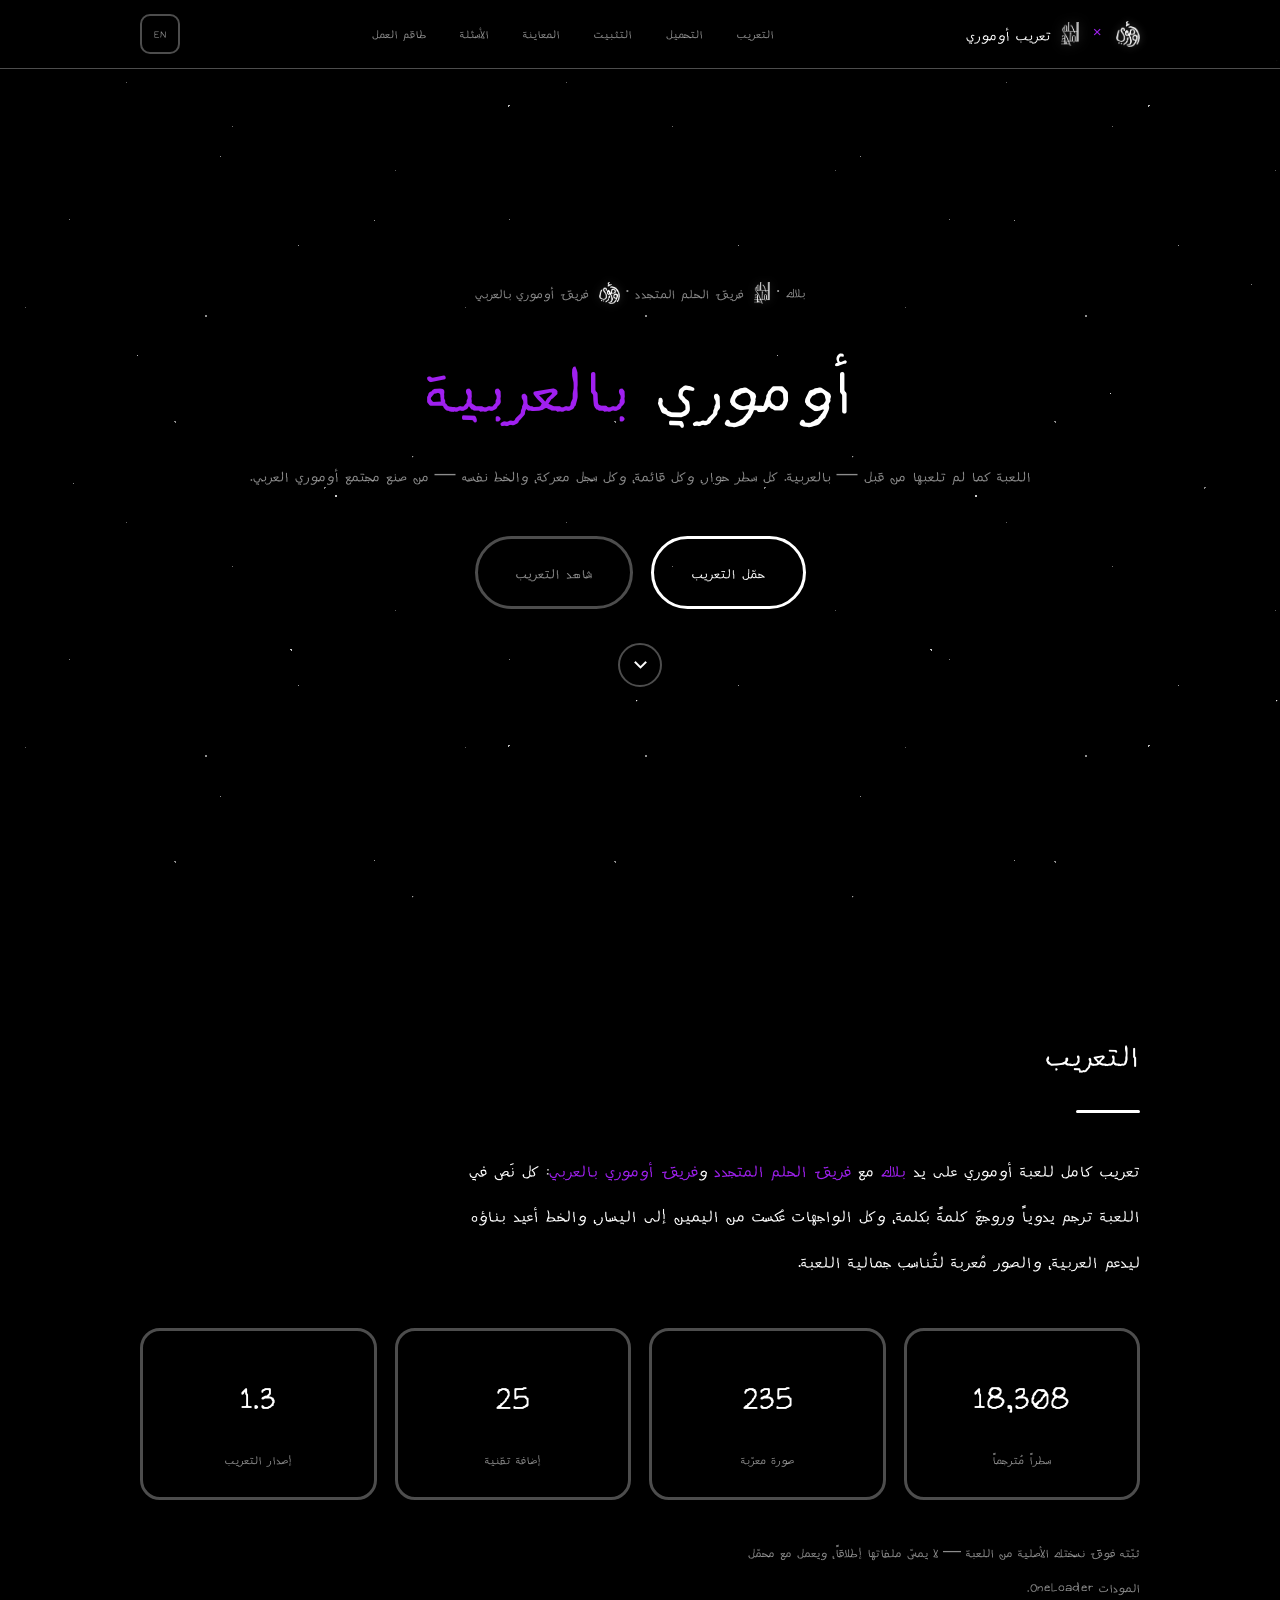
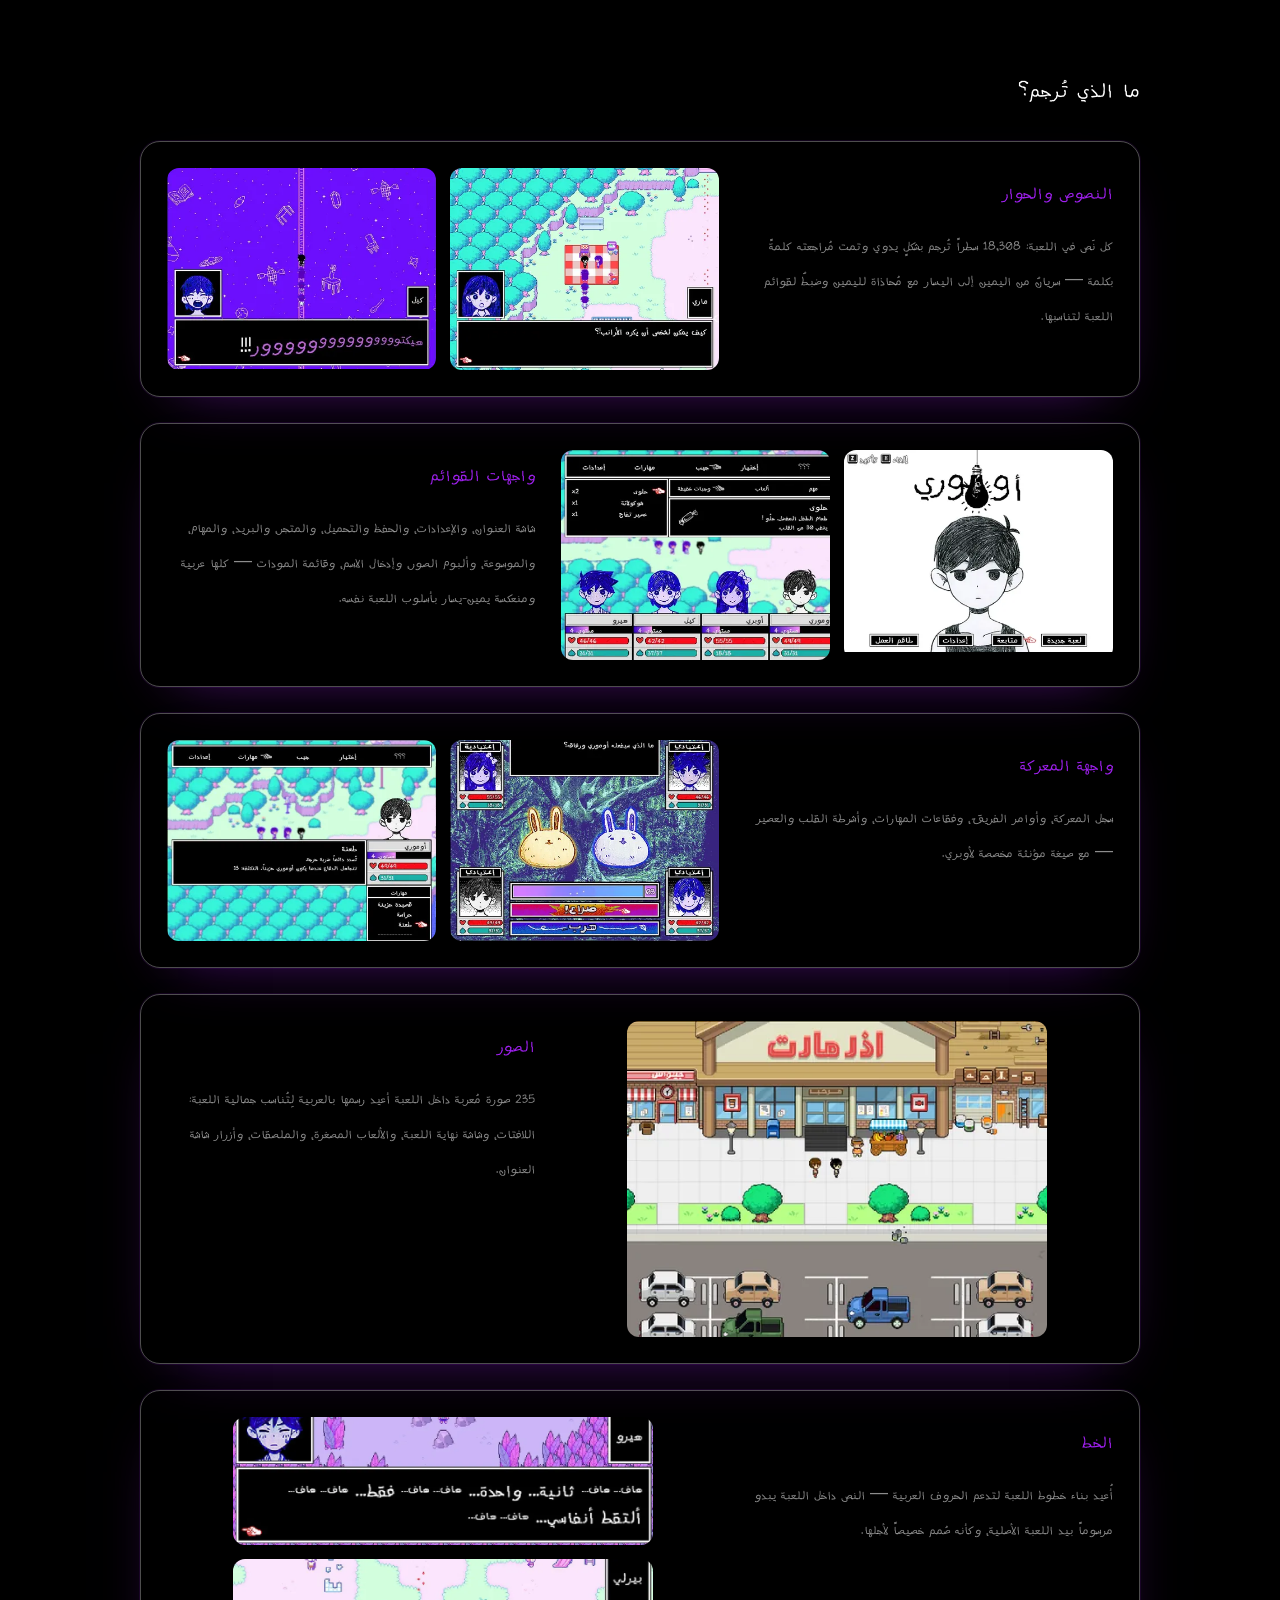
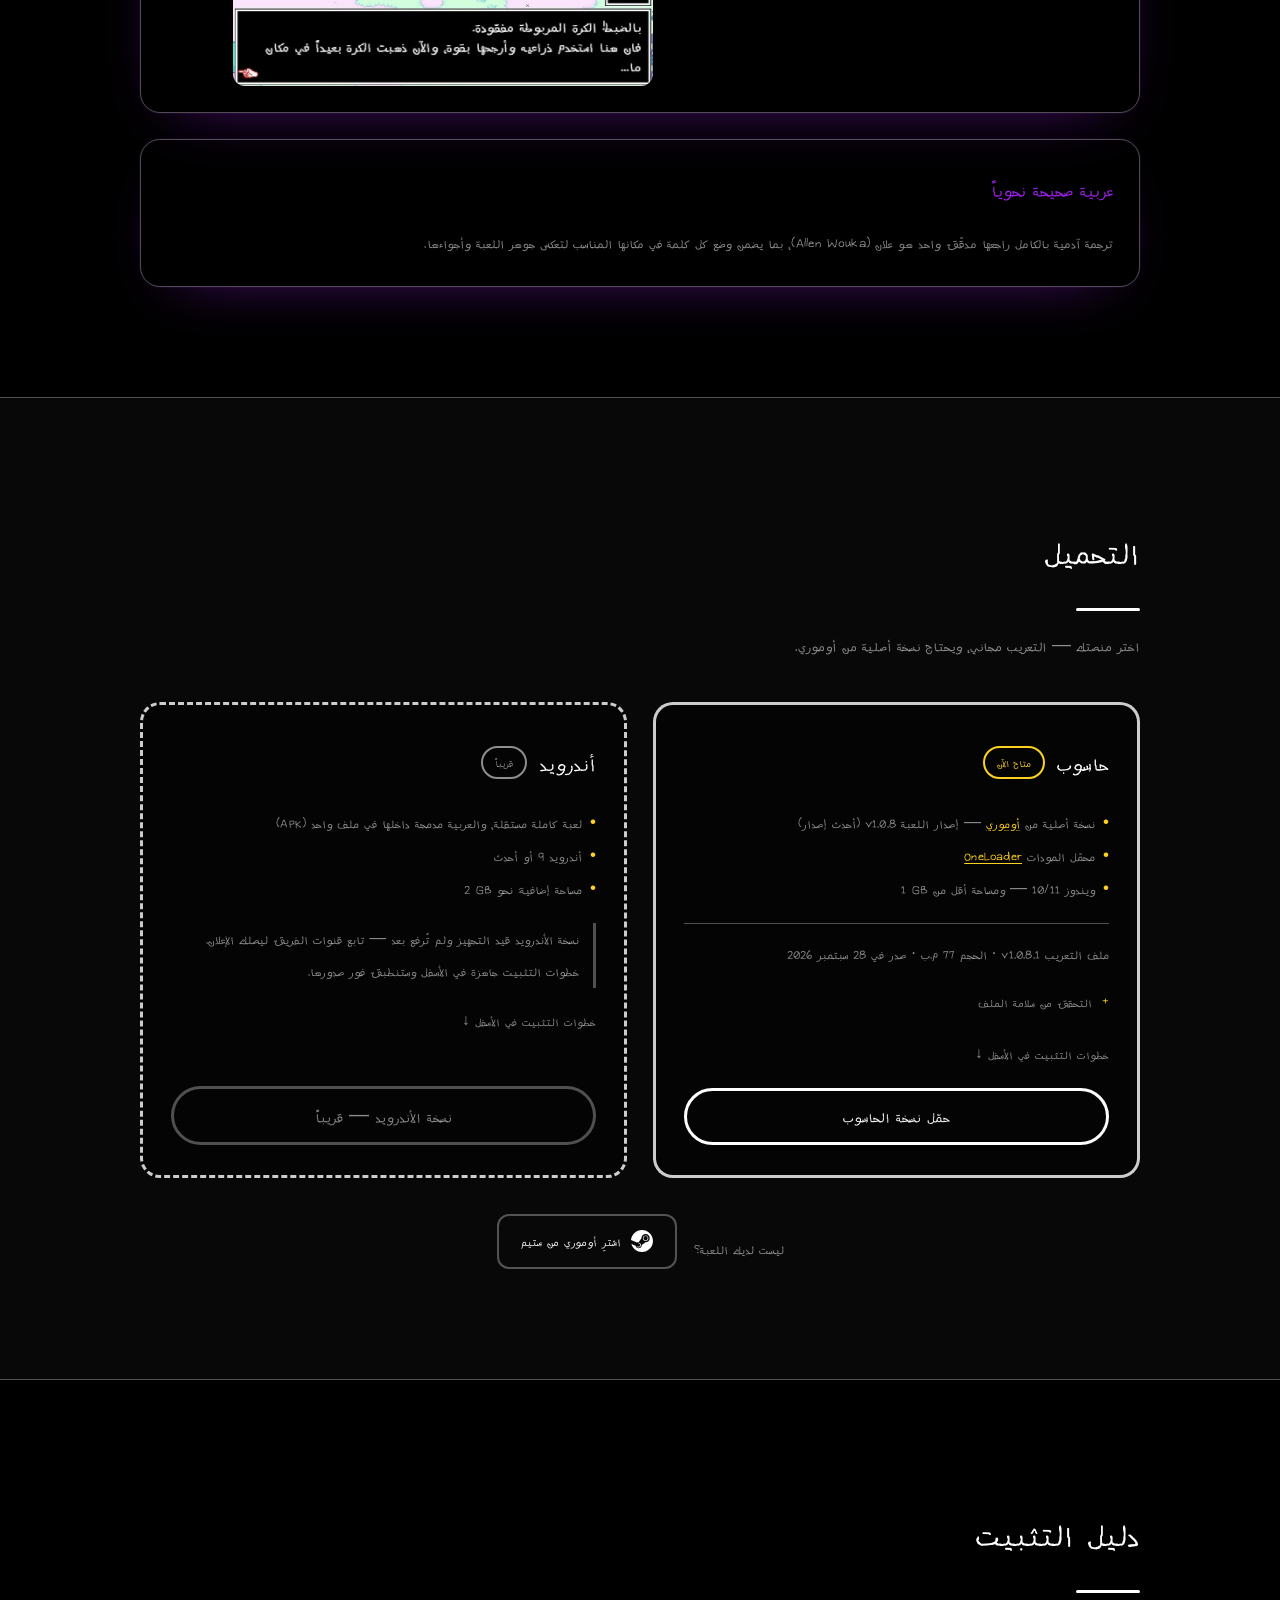
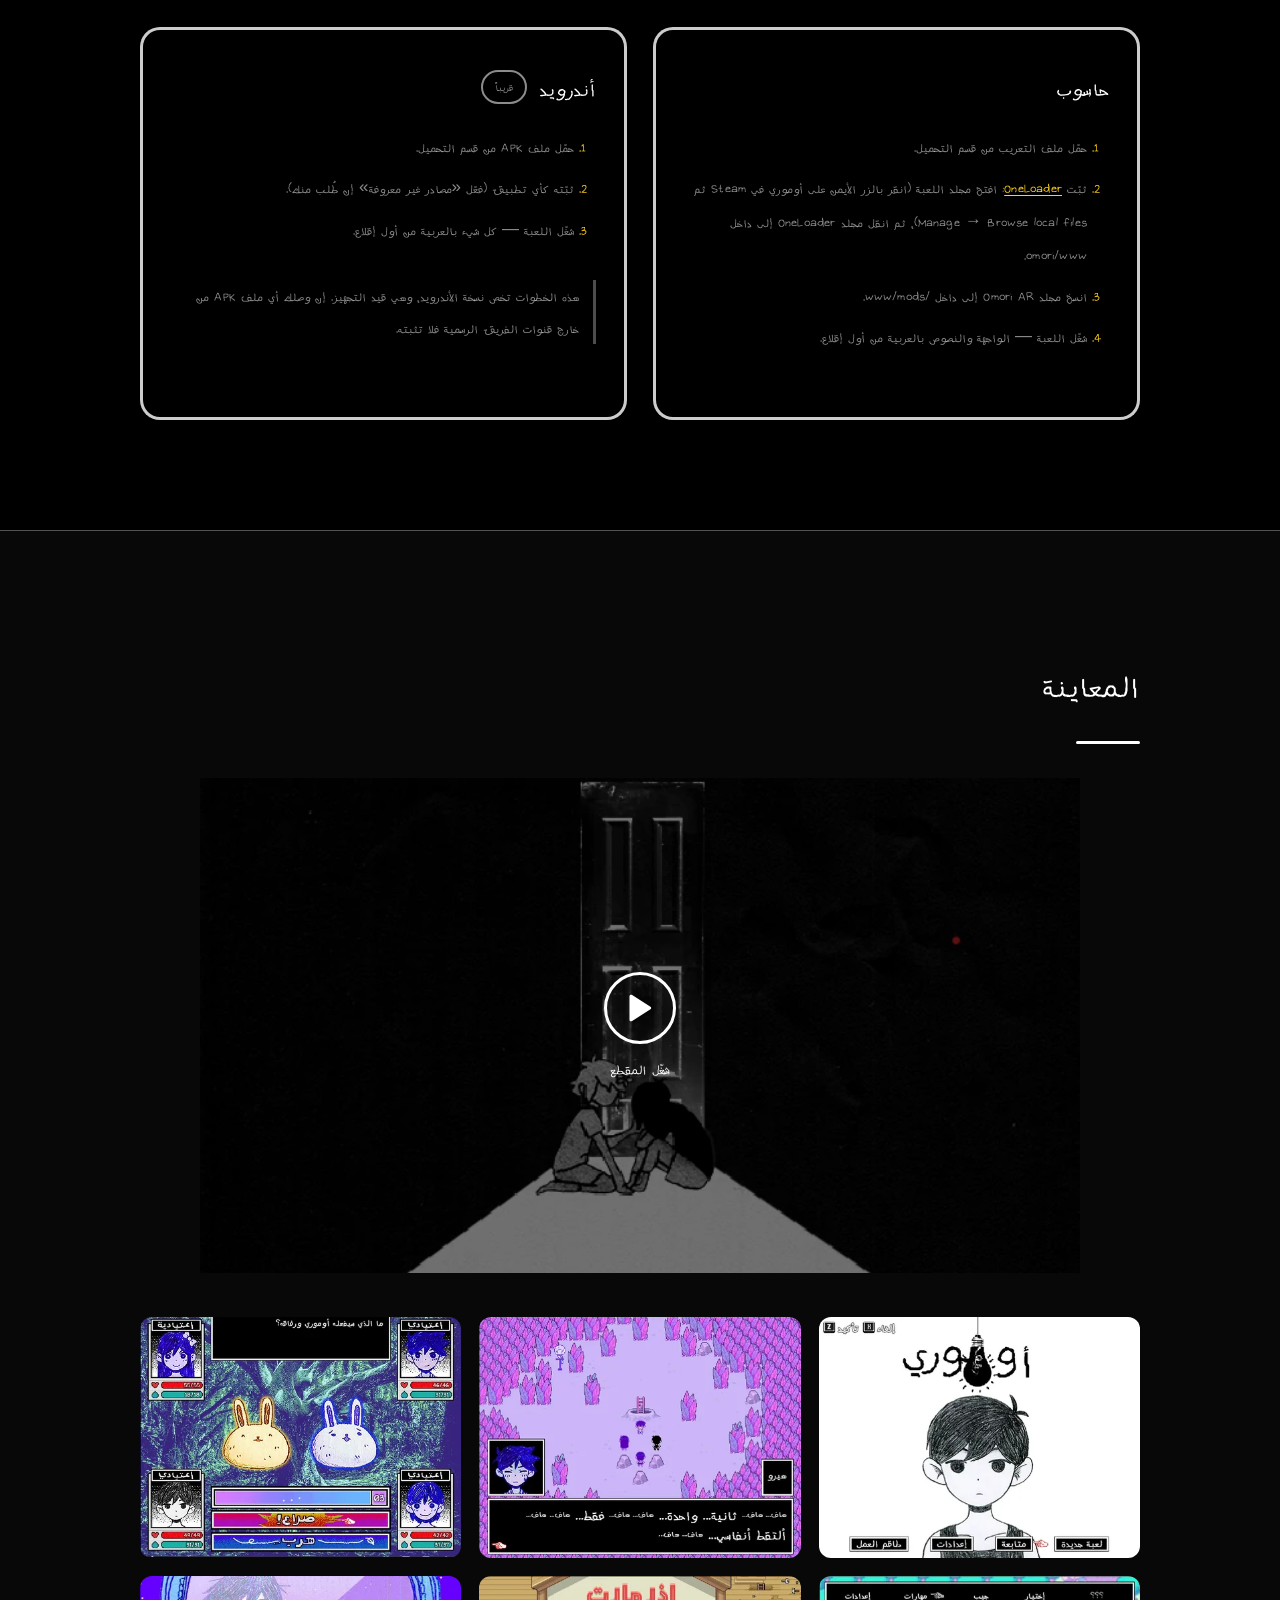
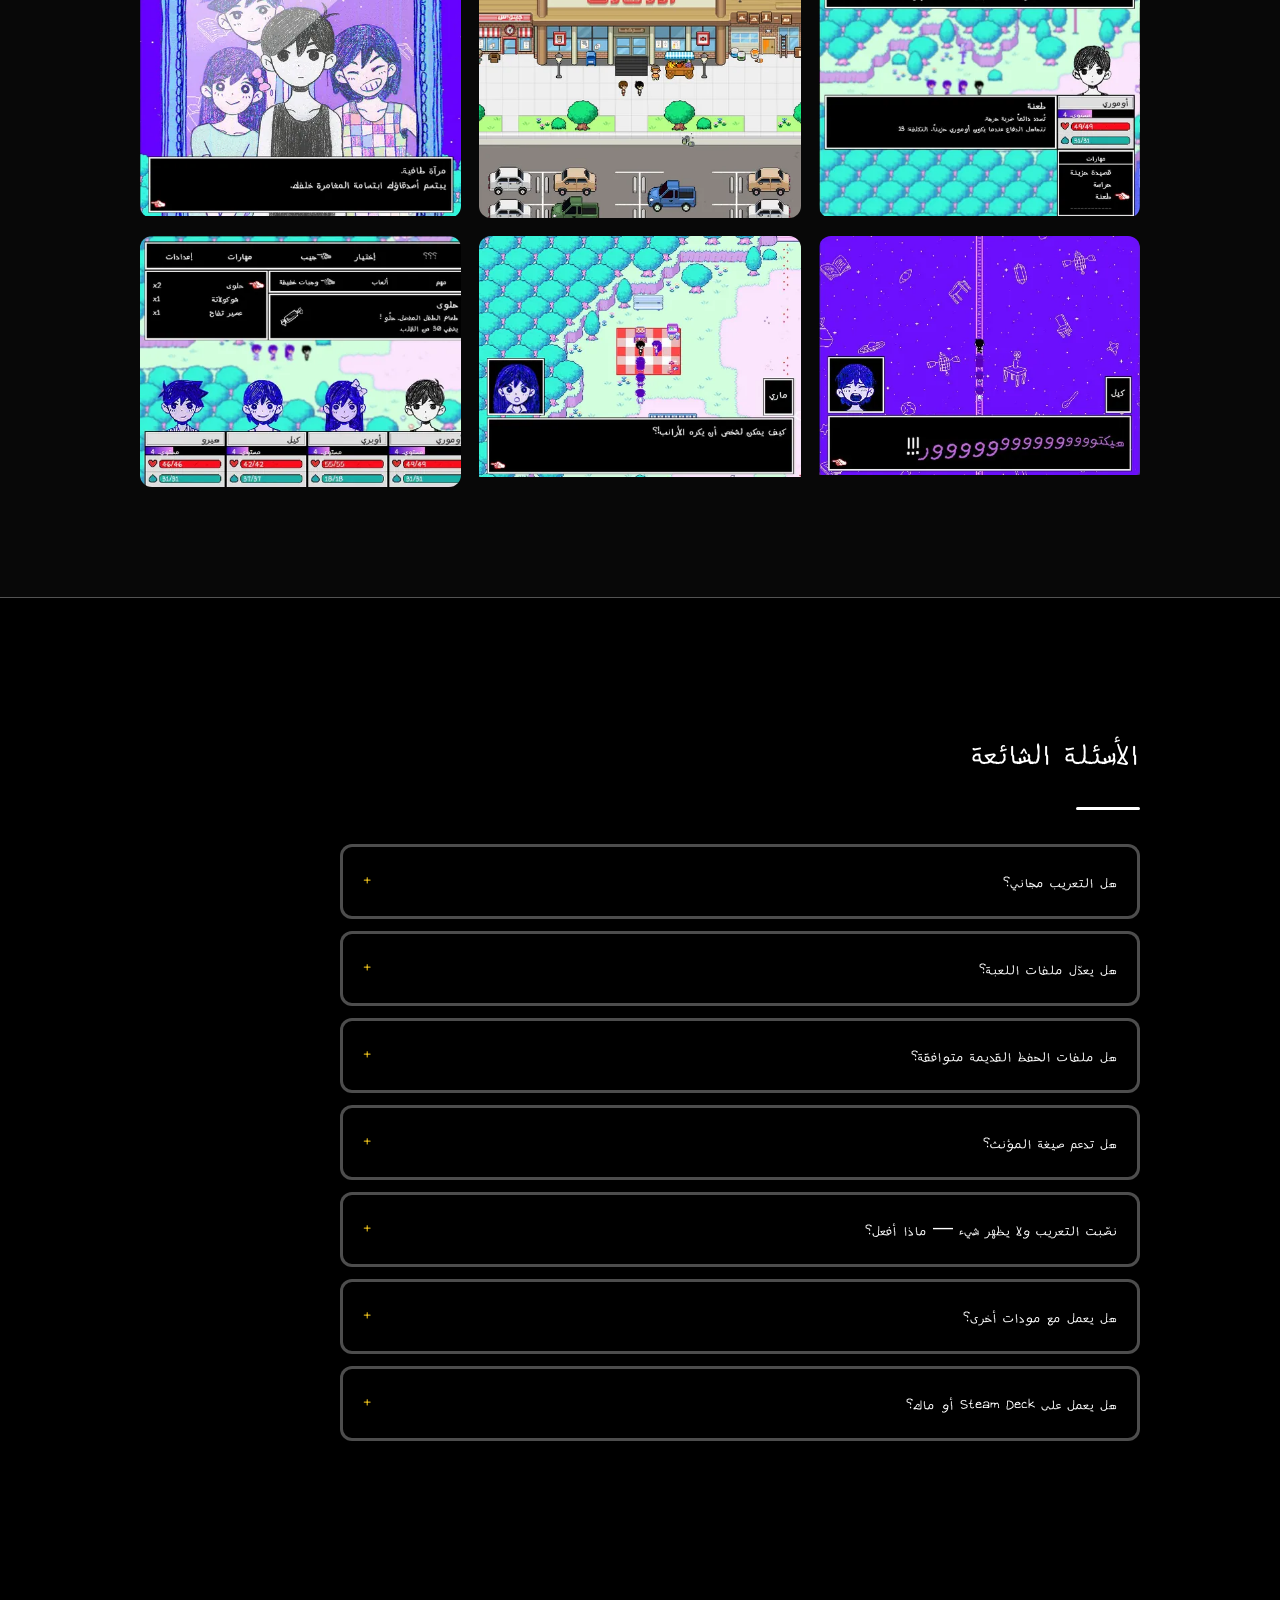
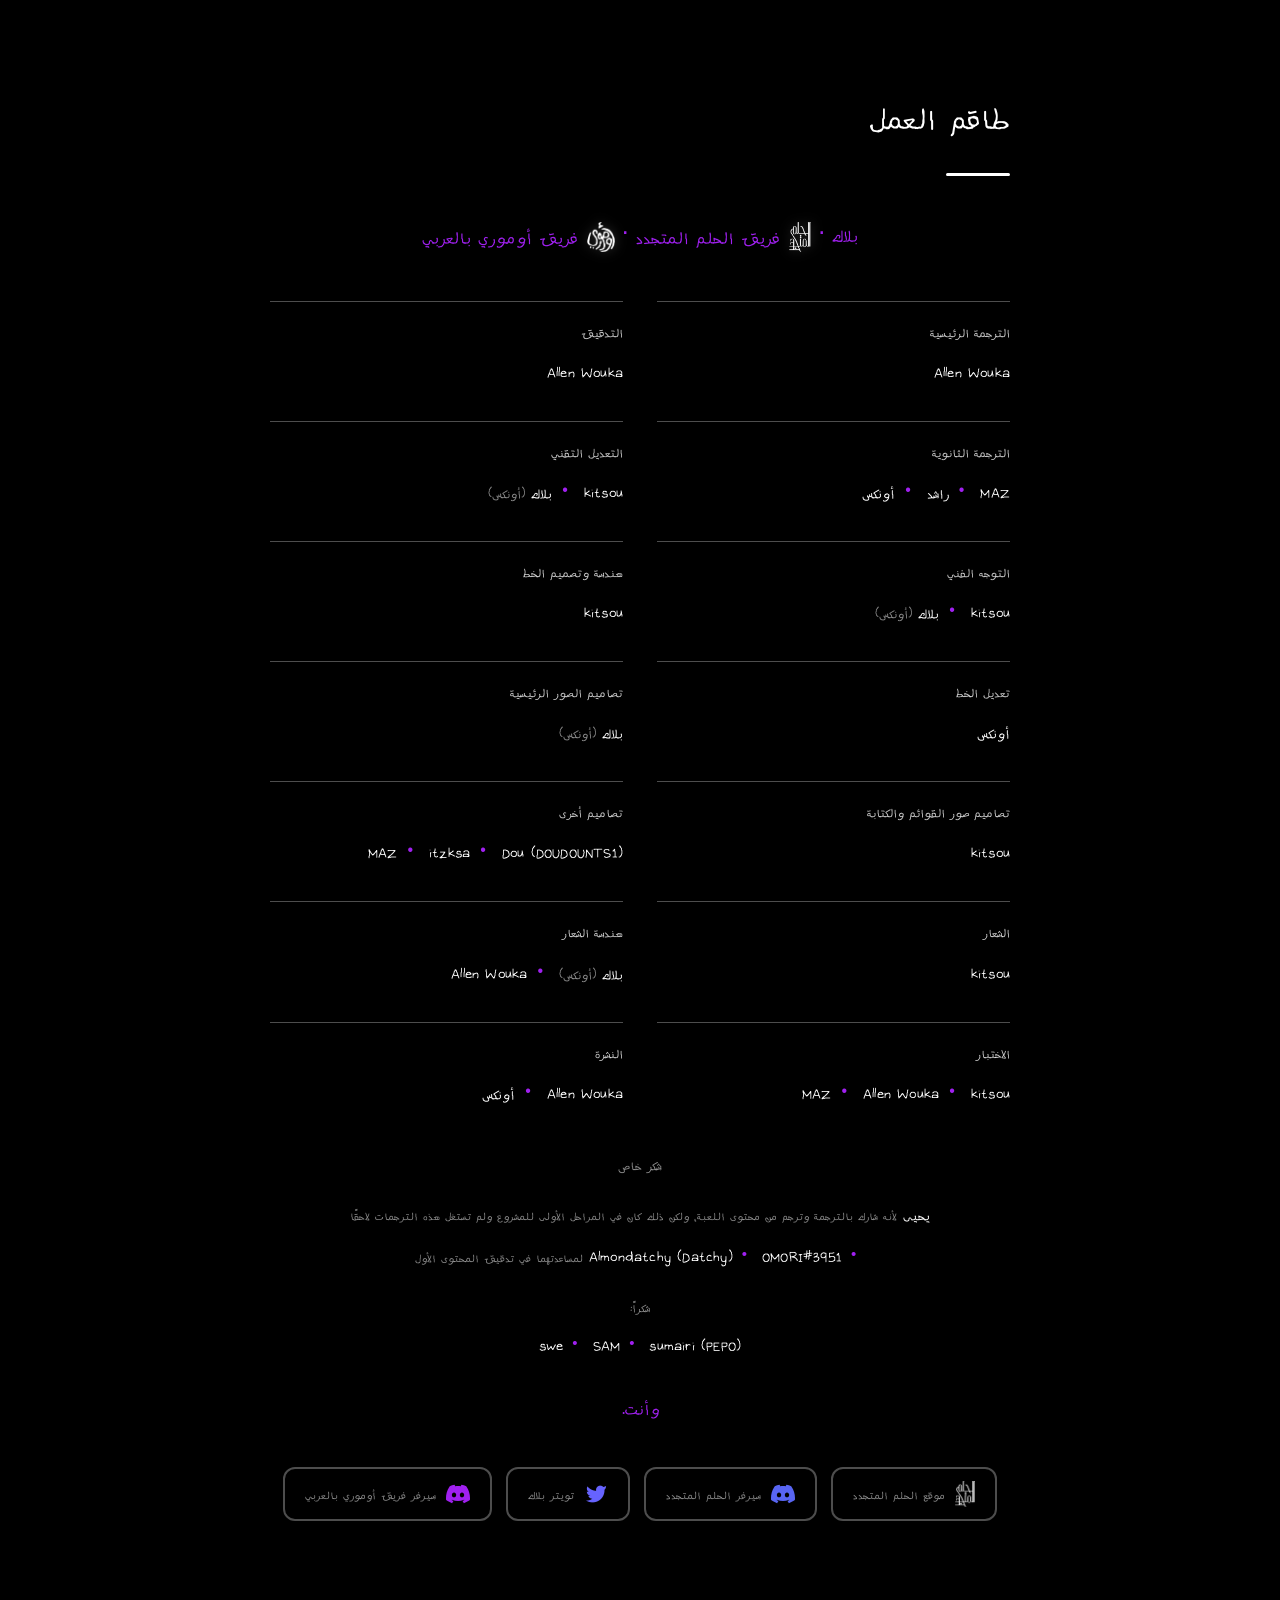
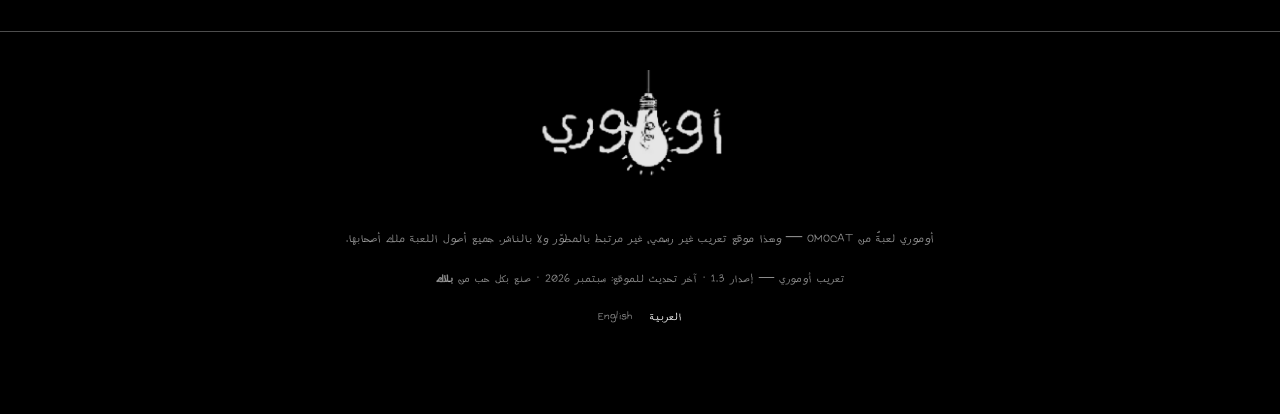
==== index.html @ e6ad6d79 "Add files via upload" ====
<!DOCTYPE html>
<html lang="ar" dir="rtl">
<head>
<meta charset="UTF-8">
<meta name="viewport" content="width=device-width, initial-scale=1">
<meta name="theme-color" content="#000000">
<title>تعريب أوموري — الترجمة العربية الكاملة</title>
<meta name="description" content="التعريب العربي الكامل للعبة أوموري — 18,308 سطر حوار، كل واجهات القوائم، و235 صورة معرّبة، بخط اللعبة نفسه. معلومات التحميل والتثبيت وطاقم العمل.">

<!-- the site is a mod: give crawlers the plain facts too -->
<script type="application/ld+json">
{
  "@context": "https://schema.org",
  "@type": "SoftwareApplication",
  "name": "تعريب أوموري",
  "alternateName": "OMORI Arabic Localization",
  "url": "https://ylblack.github.io/omoriAR-website/",
  "image": "https://ylblack.github.io/omoriAR-website/assets/img/og-image.png",
  "applicationCategory": "GameApplication",
  "operatingSystem": "Windows 10, Windows 11, Android 9+",
  "softwareVersion": "1.3",
  "inLanguage": "ar",
  "offers": { "@type": "Offer", "price": "0", "priceCurrency": "USD" },
  "author": { "@type": "Organization", "name": "فريق الحلم المتجدد" },
  "isBasedOn": {
    "@type": "VideoGame",
    "name": "OMORI",
    "author": { "@type": "Organization", "name": "OMOCAT" },
    "sameAs": "https://store.steampowered.com/app/1150690/OMORI/"
  }
}
</script>

<link rel="canonical" href="https://ylblack.github.io/omoriAR-website/">
<link rel="alternate" hreflang="ar" href="https://ylblack.github.io/omoriAR-website/">
<link rel="alternate" hreflang="en" href="https://ylblack.github.io/omoriAR-website/en/">
<link rel="alternate" hreflang="x-default" href="https://ylblack.github.io/omoriAR-website/">

<meta property="og:type" content="website">
<meta property="og:site_name" content="تعريب أوموري">
<meta property="og:url" content="https://ylblack.github.io/omoriAR-website/">
<meta property="og:locale" content="ar_AR">
<meta property="og:locale:alternate" content="en_US">
<meta property="og:title" content="تعريب أوموري — الترجمة العربية الكاملة">
<meta property="og:description" content="كل حوار اللعبة وقوائمها وصورها بالعربية، بخط أوموري نفسه. التعريب مجاني ويحتاج نسخة أصلية من اللعبة.">
<meta property="og:image" content="https://ylblack.github.io/omoriAR-website/assets/img/og-image.png">
<meta property="og:image:width" content="1200">
<meta property="og:image:height" content="630">
<meta property="og:image:alt" content="شعار فريق الحلم المتجدد وشعار أوموري بالعربية على خلفية سوداء">
<meta name="twitter:card" content="summary_large_image">
<meta name="twitter:site" content="@B_L_M3">
<meta name="twitter:title" content="تعريب أوموري — الترجمة العربية الكاملة">
<meta name="twitter:description" content="كل حوار اللعبة وقوائمها وصورها بالعربية، بخط أوموري نفسه.">
<meta name="twitter:image" content="https://ylblack.github.io/omoriAR-website/assets/img/og-image.png">

<link rel="icon" type="image/png" href="assets/img/favicon.png">
<link rel="apple-touch-icon" href="assets/img/twitter-96.png">
<link rel="preload" href="assets/fonts/OMORI_GAME2.ttf" as="font" type="font/ttf" crossorigin>
<link rel="stylesheet" href="css/main.css">
<!-- flipped before first paint, so scroll-reveal never hides the page when JS is unavailable -->
<script>document.documentElement.classList.add('js');</script>
</head>
<body>

<a class="skip-link" href="#main">تجاوز إلى المحتوى</a>

<header class="site-header">
  <div class="site-header__inner">
    <a class="brand" href="#hero" aria-label="تعريب أوموري — الصفحة الرئيسية">
      <span class="brand__collab">
        <img class="brand__title-logo" src="assets/img/omori-title-logo.png" alt="" width="24" height="26">
        <span class="brand__x latin">×</span>
        <img class="team-brand__logo" src="assets/img/etrdream-logo.png" alt="" width="22" height="30">
      </span>
      <span class="brand__name">تعريب أوموري</span>
    </a>
    <nav class="nav" id="site-nav" aria-label="التنقل الرئيسي">
      <a href="#about">التعريب</a>
      <a href="#download">التحميل</a>
      <a href="#install">التثبيت</a>
      <a href="#gallery">المعاينة</a>
      <a href="#faq">الأسئلة</a>
      <a href="#credits">طاقم العمل</a>
    </nav>
    <button class="menu-toggle" id="menu-toggle" aria-expanded="false" aria-controls="site-nav">
      <span class="menu-toggle__bar"></span>
      <span class="menu-toggle__bar"></span>
      <span class="menu-toggle__bar"></span>
      <span class="visually-hidden">القائمة</span>
    </button>
    <a class="lang-switch latin" href="en/index.html" lang="en" hreflang="en">
      <span aria-hidden="true">EN</span>
      <span class="visually-hidden">Switch to English</span>
    </a>
  </div>
  <div class="progress" id="progress" aria-hidden="true"><span class="progress__bar"></span></div>
</header>

<main id="main">

  <!-- ============ HERO ============ -->
  <section class="hero" id="hero">
    <div class="stars" aria-hidden="true">
      <div class="stars__layer" data-depth="0.35"></div>
      <div class="stars__layer" data-depth="0.65"></div>
    </div>
    <div class="hero__content reveal">
      <p class="hero__kicker">بلاك · <span class="team-brand"><img class="team-brand__logo team-brand__logo--sm" src="assets/img/etrdream-logo.png" alt="شعار فريق الحلم المتجدد" width="17" height="22" loading="lazy">فريق الحلم المتجدد</span> · <span class="team-brand"><img class="team-brand__logo team-brand__logo--sm" src="assets/img/omori-title-logo.png" alt="شعار فريق أوموري بالعربي" width="20" height="22" loading="lazy">فريق أوموري بالعربي</span></p>
      <h1 class="hero__title">أوموري <span class="hero__omori">بالعربية</span></h1>
      <p class="hero__sub">اللعبة كما لم تلعبها من قبل — بالعربية. كل سطر حوار، وكل قائمة، وكل سجل معركة، والخط نفسه — من صنع مجتمع أوموري العربي.</p>
      <div class="hero__actions">
        <a class="btn btn--primary" href="#download">حمّل التعريب</a>
        <a class="btn btn--ghost" href="#gallery">شاهد التعريب</a>
      </div>
      <a class="hero__scroll" href="#about" aria-label="انتقل إلى قسم التعريف">
        <span class="hero__scroll-arrow" aria-hidden="true"></span>
      </a>
    </div>
  </section>

  <!-- ============ ABOUT ============ -->
  <section class="section" id="about">
    <div class="container">
      <h2 class="section-title reveal">التعريب</h2>
      <div class="about reveal">
        <p class="about__lead">
          تعريب كامل للعبة أوموري على يد
          <strong>بلاك</strong> مع <strong>فريق الحلم المتجدد</strong> و<strong>فريق أوموري بالعربي</strong>:
          كل نَص في اللعبة ترجم يدوياً وروجعَ كلمةً بكلمة، وكل الواجهات عُكست من اليمين إلى اليسار،
          والخط أعيد بناؤه ليدعم العربية، والصور مُعربة لتُناسب جمالية اللعبة.
        </p>
        <ul class="stats" role="list">
          <li class="stat reveal">
            <span class="stat__num" data-count="18308" data-suffix="" data-sep=",">18,308</span>
            <span class="stat__label">سطراً مُترجماً</span>
          </li>
          <li class="stat reveal">
            <span class="stat__num" data-count="235">235</span>
            <span class="stat__label">صورة معرّبة</span>
          </li>
          <li class="stat reveal">
            <span class="stat__num" data-count="25">25</span>
            <span class="stat__label">إضافة تقنية</span>
          </li>
          <li class="stat reveal">
            <span class="stat__num" data-count="1.3" data-decimals="1">1.3</span>
            <span class="stat__label">إصدار التعريب</span>
          </li>
        </ul>
        <p class="about__note reveal">
          ثبّته فوق نسختك الأصلية من اللعبة — لا يمسّ ملفاتها إطلاقاً، ويعمل مع محمّل المودات&nbsp;<span class="latin">OneLoader</span>.
        </p>

        <h3 class="about__sub reveal" id="translated">ما الذي تُرجم؟</h3>

        <!-- illustrated features: each one is described and shown, like a real showcase -->
        <div class="feats">

          <article class="feat reveal">
            <div class="feat__text">
              <h4 class="feat__title">النصوص والحوار</h4>
              <p>كل نَص في اللعبة: 18,308 سطراً تُرجم بشكلٍ يدوي وتمت مُراجعته كلمةً بكلمة — سريانٌ من اليمين إلى اليسار مع مُحاذاة لليمين وضبطٌ لقوائم اللعبة لتناسبها.</p>
            </div>
            <div class="plate plate--pair">
              <figure class="shot">
                <img src="assets/img/screens/omori_08.webp" srcset="assets/img/screens/omori_08-480.webp 480w, assets/img/screens/omori_08.webp 960w" sizes="(max-width: 520px) 92vw, (max-width: 960px) 45vw, 300px" width="957" height="717" loading="lazy" decoding="async" alt="حوار عربي عن الأرانب: صورة ماري داخل صندوق الحوار وسطر «كيف يمكن لشخص أن يكره الأرانب؟»">
              </figure>
              <figure class="shot">
                <img src="assets/img/screens/kel_laugh.webp" srcset="assets/img/screens/kel_laugh-480.webp 480w, assets/img/screens/kel_laugh.webp 960w" sizes="(max-width: 520px) 92vw, (max-width: 960px) 45vw, 300px" width="960" height="717" loading="lazy" decoding="async" alt="حوار عربي في الفضاء الأسود: صورة كيل وهو يضحك داخل صندوق الحوار، وسطر «هيهيهيييييييييي!!» بحروف متصلة">
              </figure>
            </div>
          </article>

          <article class="feat feat--rev reveal">
            <div class="feat__text">
              <h4 class="feat__title">واجهات القوائم</h4>
              <p>شاشة العنوان، والإعدادات، والحفظ والتحميل، والمتجر، والبريد، والمهام، والموسوعة، وألبوم الصور، وإدخال الاسم، وقائمة المودات — كلها عربية ومنعكسة يمين-يسار بأسلوب اللعبة نفسه.</p>
            </div>
            <div class="plate plate--pair">
              <figure class="shot">
                <img src="assets/img/screens/omort_title.webp" srcset="assets/img/screens/omort_title-480.webp 480w, assets/img/screens/omort_title.webp 960w" sizes="(max-width: 520px) 92vw, (max-width: 960px) 45vw, 300px" width="960" height="720" loading="lazy" decoding="async" alt="شاشة عنوان أوموري بالعربية: شعار «أوموري» مرسوم بخط التعريب، وأزرار لعبة جديدة ومتابعة وإعدادات وطاقم العمل">
              </figure>
              <figure class="shot">
                <img src="assets/img/screens/screen10.webp" srcset="assets/img/screens/screen10-480.webp 480w, assets/img/screens/screen10.webp 960w" sizes="(max-width: 520px) 92vw, (max-width: 960px) 45vw, 300px" width="960" height="751" loading="lazy" decoding="async" alt="قائمة الحقيبة بالعربية: حلوى وهوكولاتة وعصير تفاح، مع وصف العنصر المحدد على اليسار">
              </figure>
            </div>
          </article>

          <article class="feat reveal">
            <div class="feat__text">
              <h4 class="feat__title">واجهة المعركة</h4>
              <p>سجل المعركة، وأوامر الفريق، وفقاعات المهارات، وأشرطة القلب والعصير — مع صيغة مؤنثة مخصصة لأوبري.</p>
            </div>
            <div class="plate plate--pair">
              <figure class="shot">
                <img src="assets/img/screens/screen3.webp" srcset="assets/img/screens/screen3-480.webp 480w, assets/img/screens/screen3.webp 960w" sizes="(max-width: 520px) 92vw, (max-width: 960px) 45vw, 300px" width="960" height="719" loading="lazy" decoding="async" alt="واجهة المعركة بالعربية: أشرطة القلب والعصير لأوبري وكيل، وشريط المهارات، وعدّاد الأعداء">
              </figure>
              <figure class="shot">
                <img src="assets/img/screens/screen4.webp" srcset="assets/img/screens/screen4-480.webp 480w, assets/img/screens/screen4.webp 960w" sizes="(max-width: 520px) 92vw, (max-width: 960px) 45vw, 300px" width="960" height="717" loading="lazy" decoding="async" alt="وصف مهارة في المعركة بالعربية: مهارة «طعنة» وتفصيل تكلفتها، مع لوحة أوموري وعدّاد القلب ٤٩/٤٩">
              </figure>
            </div>
          </article>

          <article class="feat feat--rev reveal">
            <div class="feat__text">
              <h4 class="feat__title">الصور</h4>
              <p>235 صورة مُعربة داخل اللعبة أعيد رسمها بالعربية لِتُناسب جمالية اللعبة: اللافتات، وشاشة نهاية اللعبة، والألعاب المصغرة، والملصقات، وأزرار شاشة العنوان.</p>
            </div>
            <div class="plate plate--pair">
              <figure class="shot">
                <img src="assets/img/screens/store_plaza.webp" srcset="assets/img/screens/store_plaza-480.webp 480w, assets/img/screens/store_plaza.webp 960w" sizes="(max-width: 520px) 92vw, (max-width: 960px) 45vw, 300px" width="957" height="720" loading="lazy" decoding="async" alt="ساحة المتجر بالعربية: لافتة «أذرهارت» فوق الواجهة وعربة الحلوى أمامها">
              </figure>
            </div>
          </article>

          <article class="feat reveal">
            <div class="feat__text">
              <h4 class="feat__title">الخط</h4>
              <p>أُعيد بناء خطوط اللعبة لتدعم الحروف العربية — النص داخل اللعبة يبدو مرسوماً بيد اللعبة الأصلية، وكأنه صُمم خصيصاً لأجلها.</p>
            </div>
            <div class="plate plate--wide">
              <figure class="shot">
                <img src="assets/img/screens/detail1.webp" sizes="(max-width: 520px) 92vw, (max-width: 960px) 45vw, 300px" width="960" height="293" loading="lazy" decoding="async" alt="تكبير على صندوق حوار عربي يُظهر اتصال الحروف والعلامات وحركات التشكيل بخط اللعبة">
              </figure>
              <figure class="shot">
                <img src="assets/img/screens/detail2.webp" sizes="(max-width: 520px) 92vw, (max-width: 960px) 45vw, 300px" width="960" height="291" loading="lazy" decoding="async" alt="تكبير على سطر حوار عربي من اللعبة يُظهر سُمك الخط وسطوره كما صُمّم أصلاً">
              </figure>
            </div>
          </article>

          <article class="feat feat--text reveal">
            <div class="feat__text">
              <h4 class="feat__title">عربية صحيحة نحوياً</h4>
              <p>ترجمة آدمية بالكامل راجعها مدقّق واحد هو علان <span class="latin">(Allen Wouka)</span>، بما يضمن وضع كل كلمة في مكانها المناسب لتعكس جوهر اللعبة وأجواءها.</p>
            </div>
          </article>

        </div>
      </div>
    </div>
  </section>

  <!-- ============ DOWNLOAD ============ -->
  <section class="section section--download section--alt" id="download">
    <div class="container">
      <h2 class="section-title reveal">التحميل</h2>
      <p class="download-note reveal">اختر منصتك — التعريب مجاني، ويحتاج نسخة أصلية من أوموري.</p>

      <div class="download-grid">
        <article class="dl reveal" id="dl-pc">
          <h3 class="dl__title">حاسوب <span class="dl__badge">متاح الآن</span></h3>
          <ul class="dl__reqs" role="list">
            <li>نسخة أصلية من <a class="steam-link" href="https://store.steampowered.com/app/1150690/OMORI/" target="_blank" rel="noopener">أوموري</a> — إصدار اللعبة <span class="latin">v1.0.8</span> (أحدث إصدار)</li>
            <li>محمّل المودات <a class="latin dl-link" href="https://github.com/rphsoftware/OneLoader/releases" target="_blank" rel="noopener">OneLoader</a></li>
            <li>ويندوز <span class="latin">10/11</span> — ومساحة أقل من <span class="latin">1&nbsp;GB</span></li>
          </ul>
          <p class="dl__meta">
            ملف التعريب <span class="latin" data-site="build">v1.0.8.1</span> ·
            الحجم <span data-site="size">77 م.ب</span> ·
            صدر في <span data-site="date">28 سبتمبر 2026</span>
          </p>
          <details class="dl__verify">
            <summary>التحقق من سلامة الملف</summary>
            <p class="dl__hash latin" data-site="sha">0aa8ffdda90793f43c9d9fb494b724bbaddcc1cd23f2ada778f5c392ab89d40d</p>
            <p>بعد التنزيل شغّل في مجلد الملف <span class="latin">certutil -hashfile Omori.AR.release.zip SHA256</span> وقارن الناتج بالبصمة أعلاه.</p>
          </details>
          <p class="dl__steps-hint">خطوات التثبيت في الأسفل ↓</p>
          <button class="btn btn--primary dl__btn" type="button" data-download="pc">حمّل نسخة الحاسوب</button>
        </article>

        <article class="dl dl--soon reveal" id="dl-android">
          <h3 class="dl__title">أندرويد <span class="dl__badge dl__badge--soon">قريباً</span></h3>
          <ul class="dl__reqs" role="list">
            <li>لعبة كاملة مستقلة، والعربية مدمجة داخلها في ملف واحد (<span class="latin">APK</span>)</li>
            <li>أندرويد <span class="latin">9</span> أو أحدث</li>
            <li>مساحة إضافية: نحو <span class="latin">2&nbsp;GB</span></li>
          </ul>
          <p class="dl__note" id="dl-android-note">نسخة الأندرويد قيد التجهيز ولم تُرفع بعد — تابع قنوات الفريق ليصلك الإعلان. خطوات التثبيت جاهزة في الأسفل وستنطبق فور صدورها.</p>
          <p class="dl__steps-hint">خطوات التثبيت في الأسفل ↓</p>
          <button class="btn btn--ghost dl__btn" type="button" data-download="android" aria-describedby="dl-android-note">نسخة الأندرويد — قريباً</button>
        </article>
      </div>

      <p class="dl-msg reveal" id="dl-msg" role="status" aria-live="polite" tabindex="-1" hidden></p>

      <p class="steam-cta reveal">
        ليست لديك اللعبة؟
        <a class="steam-cta__btn" href="https://store.steampowered.com/app/1150690/OMORI/" target="_blank" rel="noopener">
          <img src="assets/img/steam.svg" alt="" width="22" height="22">
          اشترِ أوموري من ستيم
        </a>
      </p>
    </div>
  </section>

  <!-- ============ INSTALL ============ -->
  <section class="section" id="install">
    <div class="container">
      <h2 class="section-title reveal">دليل التثبيت</h2>
      <div class="download-grid">
        <article class="dl reveal">
          <h3 class="dl__title">حاسوب</h3>
          <ol class="dl__steps">
            <li>حمّل ملف التعريب من قسم التحميل.</li>
            <li>ثبّت <a class="latin dl-link" href="https://github.com/rphsoftware/OneLoader/releases" target="_blank" rel="noopener">OneLoader</a>: افتح مجلد اللعبة (انقر بالزر الأيمن على أوموري في <span class="latin">Steam</span> ثم <span class="latin">Manage → Browse local files</span>)، ثم انقل مجلد <span class="latin">OneLoader</span> إلى داخل <span class="latin">omori/www</span>.</li>
            <li>انسخ مجلد <span class="latin">Omori AR</span> إلى داخل <span class="latin">www/mods/</span>.</li>
            <li>شغّل اللعبة — الواجهة والنصوص بالعربية من أول إقلاع.</li>
          </ol>
        </article>
        <article class="dl reveal">
          <h3 class="dl__title">أندرويد <span class="dl__badge dl__badge--soon">قريباً</span></h3>
          <ol class="dl__steps">
            <li>حمّل ملف <span class="latin">APK</span> من قسم التحميل.</li>
            <li>ثبّته كأي تطبيق (فعّل «مصادر غير معروفة» إن طُلب منك).</li>
            <li>شغّل اللعبة — كل شيء بالعربية من أول إقلاع.</li>
          </ol>
          <p class="dl__note">هذه الخطوات تخص نسخة الأندرويد، وهي قيد التجهيز. إن وصلك أي ملف <span class="latin">APK</span> من خارج قنوات الفريق الرسمية فلا تثبته.</p>
        </article>
      </div>
    </div>
  </section>

  <!-- ============ GALLERY ============ -->
  <section class="section section--alt" id="gallery">
    <div class="container">
      <h2 class="section-title reveal">المعاينة</h2>

      <div class="video-frame reveal">
        <video id="trailer" preload="none" playsinline poster="assets/img/video-poster.webp">
          <source src="assets/video/jan-2023-trailer.mp4" type="video/mp4">
          متصفحك لا يدعم تشغيل الفيديو.
        </video>
        <button class="video-cover" id="video-cover" type="button" aria-label="شغّل المقطع">
          <span class="video-cover__icon" aria-hidden="true">
            <svg viewBox="0 0 24 24" width="34" height="34" fill="currentColor" focusable="false"><path d="M6 3.6v16.8c0 .8.9 1.3 1.6.9l13.2-8.4a1 1 0 0 0 0-1.7L7.6 2.7C6.9 2.3 6 2.8 6 3.6z"/></svg>
          </span>
          <span class="video-cover__label">شغّل المقطع</span>
        </button>
        <button class="video-ctrl" id="video-ctrl" type="button" aria-label="إيقاف مؤقت" hidden>
          <span class="video-ctrl__icon" id="video-ctrl-icon" aria-hidden="true"></span>
        </button>
      </div>

      <div class="plates" id="gallery-grid">
        <figure class="shot shot--grid" data-tags="menus">
          <button class="shot__open" type="button" data-lightbox>
            <img src="assets/img/screens/omort_title-480.webp" srcset="assets/img/screens/omort_title-480.webp 480w, assets/img/screens/omort_title.webp 960w" sizes="(max-width: 620px) 92vw, (max-width: 960px) 45vw, 300px" width="480" height="360" loading="lazy" decoding="async" alt="شاشة عنوان أوموري بالعربية: شعار «أوموري» مرسوم بخط التعريب، وأزرار لعبة جديدة ومتابعة وإعدادات وطاقم العمل">
            <span class="visually-hidden">عرض شاشة العنوان بحجم أكبر</span>
          </button>
        </figure>
        <figure class="shot shot--grid" data-tags="dialogue">
          <button class="shot__open" type="button" data-lightbox>
            <img src="assets/img/screens/screen2-480.webp" srcset="assets/img/screens/screen2-480.webp 480w, assets/img/screens/screen2.webp 960w" sizes="(max-width: 620px) 92vw, (max-width: 960px) 45vw, 300px" width="480" height="360" loading="lazy" decoding="async" alt="حوار في أوموري بالعربية: هيرو يلهث في الفضاء الأسود وسطر «ألتقط أنفاسي… هاف» بعلامات ترقيم مطابقة للأصل">
            <span class="visually-hidden">عرض لقطة هيرو بحجم أكبر</span>
          </button>
        </figure>
        <figure class="shot shot--grid" data-tags="battle">
          <button class="shot__open" type="button" data-lightbox>
            <img src="assets/img/screens/screen3-480.webp" srcset="assets/img/screens/screen3-480.webp 480w, assets/img/screens/screen3.webp 960w" sizes="(max-width: 620px) 92vw, (max-width: 960px) 45vw, 300px" width="480" height="359" loading="lazy" decoding="async" alt="واجهة المعركة بالعربية: أشرطة القلب والعصير لأوبري وكيل، وشريط المهارات، وعدّاد الأعداء">
            <span class="visually-hidden">عرض لقطة المعركة بحجم أكبر</span>
          </button>
        </figure>
        <figure class="shot shot--grid" data-tags="battle">
          <button class="shot__open" type="button" data-lightbox>
            <img src="assets/img/screens/screen4-480.webp" srcset="assets/img/screens/screen4-480.webp 480w, assets/img/screens/screen4.webp 960w" sizes="(max-width: 620px) 92vw, (max-width: 960px) 45vw, 300px" width="480" height="358" loading="lazy" decoding="async" alt="وصف مهارة في المعركة بالعربية: مهارة «طعنة» وتفصيل تكلفتها، مع لوحة أوموري وعدّاد القلب ٤٩/٤٩">
            <span class="visually-hidden">عرض وصف المهارة بحجم أكبر</span>
          </button>
        </figure>
        <figure class="shot shot--grid" data-tags="images">
          <button class="shot__open" type="button" data-lightbox>
            <img src="assets/img/screens/store_plaza-480.webp" srcset="assets/img/screens/store_plaza-480.webp 480w, assets/img/screens/store_plaza.webp 960w" sizes="(max-width: 620px) 92vw, (max-width: 960px) 45vw, 300px" width="480" height="361" loading="lazy" decoding="async" alt="ساحة المتجر بالعربية: لافتة «أذرهارت» فوق الواجهة وعربة الحلوى وعربات الساحة">
            <span class="visually-hidden">عرض ساحة المتجر بحجم أكبر</span>
          </button>
        </figure>
        <figure class="shot shot--grid" data-tags="dialogue">
          <button class="shot__open" type="button" data-lightbox>
            <img src="assets/img/screens/screen6-480.webp" srcset="assets/img/screens/screen6-480.webp 480w, assets/img/screens/screen6.webp 960w" sizes="(max-width: 620px) 92vw, (max-width: 960px) 45vw, 300px" width="480" height="359" loading="lazy" decoding="async" alt="حوار جماعي بالعربية مع صور الشخصيات: كيل وأوبري وهيرو">
            <span class="visually-hidden">عرض الحوار الجماعي بحجم أكبر</span>
          </button>
        </figure>
        <figure class="shot shot--grid" data-tags="dialogue">
          <button class="shot__open" type="button" data-lightbox>
            <img src="assets/img/screens/kel_laugh-480.webp" srcset="assets/img/screens/kel_laugh-480.webp 480w, assets/img/screens/kel_laugh.webp 960w" sizes="(max-width: 620px) 92vw, (max-width: 960px) 45vw, 300px" width="480" height="358" loading="lazy" decoding="async" alt="حوار عربي في الفضاء الأسود: صورة كيل وهو يضحك داخل صندوق الحوار، وسطر «هيهيهيييييييييي!!» بحروف متصلة">
            <span class="visually-hidden">عرض مشهد كيل بحجم أكبر</span>
          </button>
        </figure>
        <figure class="shot shot--grid" data-tags="dialogue">
          <button class="shot__open" type="button" data-lightbox>
            <img src="assets/img/screens/screen9-480.webp" srcset="assets/img/screens/screen9-480.webp 480w, assets/img/screens/screen9.webp 960w" sizes="(max-width: 620px) 92vw, (max-width: 960px) 45vw, 300px" width="480" height="360" loading="lazy" decoding="async" alt="مشهد عربي فيه صورة ماري داخل صندوق الحوار وسطر حوار أسفل الشاشة">
            <span class="visually-hidden">عرض لقطة ماري بحجم أكبر</span>
          </button>
        </figure>
        <figure class="shot shot--grid" data-tags="menus">
          <button class="shot__open" type="button" data-lightbox>
            <img src="assets/img/screens/screen10-480.webp" srcset="assets/img/screens/screen10-480.webp 480w, assets/img/screens/screen10.webp 960w" sizes="(max-width: 620px) 92vw, (max-width: 960px) 45vw, 300px" width="480" height="375" loading="lazy" decoding="async" alt="قائمة الحقيبة بالعربية: حلوى وهوكولاتة وعصير تفاح، مع وصف العنصر المحدد">
            <span class="visually-hidden">عرض قائمة الحقيبة بحجم أكبر</span>
          </button>
        </figure>
      </div>

      <!-- Adding screenshots: run tools/optimize-screens.py, then add a <figure> here
           (or list the file in EXTRA_SCREENS at the top of js/main.js). -->
    </div>
  </section>

  <!-- ============ FAQ ============ -->
  <section class="section" id="faq">
    <div class="container">
      <h2 class="section-title reveal">الأسئلة الشائعة</h2>
      <div class="faq reveal">
        <details class="faq__item">
          <summary>هل التعريب مجاني؟</summary>
          <p>نعم — مثل كل تعريبات المعجبين. تحتاج فقط نسخة أصلية من أوموري.</p>
        </details>
        <details class="faq__item">
          <summary>هل يعدّل ملفات اللعبة؟</summary>
          <p>لا — يُثبَّت كمودّ جانبي فوق نسختك، ولإزالته احذف مجلد <span class="latin">Omori AR</span> فقط، وستعود اللعبة كما كانت تماماً.</p>
        </details>
        <details class="faq__item">
          <summary>هل ملفات الحفظ القديمة متوافقة؟</summary>
          <p>نعم — لكن اسم الشخصية التي سمّيتها بنفسك سيظهر بالإنجليزية، لأنه محفوظ داخل ملف الحفظ نفسه. أما في لعبة جديدة فيظهر الاسم بالعربية كما هو متوقّع.</p>
        </details>
        <details class="faq__item">
          <summary>هل تدعم صيغة المؤنث؟</summary>
          <p>نعم — لسجل المعركة وحالات المشاعر نسخةٌ مؤنثة، وتظهر حتى عندما تقود أوبري المجموعة.</p>
        </details>
        <details class="faq__item">
          <summary>نصّبت التعريب ولا يظهر شيء — ماذا أفعل؟</summary>
          <p>تأكّد أولاً أن مجلد <span class="latin">Omori AR</span> داخل <span class="latin">www/mods/</span>، وأن <span class="latin">OneLoader</span> مثبّت كما في خطوات التثبيت أعلاه، ثم أغلق اللعبة تماماً وأعد فتحها. فإن لم يظهر شيء، شغّل اللعبة من <span class="latin">Steam</span> مباشرة، وعطّل أي مودّ آخر مؤقتاً لاستبعاد التعارض.</p>
        </details>
        <details class="faq__item">
          <summary>هل يعمل مع مودات أخرى؟</summary>
          <p>غالباً نعم — التعريب قائم على <span class="latin">OneLoader</span> ولا يستبدل ملفات اللعبة، لكن المودات التي تعدّل الحوار أو الخط نفسه قد تتعارض في بعض الشاشات.</p>
        </details>
        <details class="faq__item">
          <summary>هل يعمل على Steam Deck أو ماك؟</summary>
          <p>تعريب الحاسوب مخصّص لويندوز. على <span class="latin">Steam Deck</span> يمكن تجربته عبر <span class="latin">Proton</span> باتّباع الخطوات نفسها داخل مجلد اللعبة، لكنه غير مدعوم رسمياً.</p>
        </details>
      </div>
    </div>
  </section>

  <!-- ============ CREDITS ============ -->
  <section class="section section--credits" id="credits">
    <div class="container container--narrow">
      <h2 class="section-title reveal">طاقم العمل</h2>

      <p class="cr-teams reveal">
          بلاك ·
          <span class="team-brand">
            <img class="team-brand__logo" src="assets/img/etrdream-logo.png" alt="شعار فريق الحلم المتجدد" width="22" height="30" loading="lazy">
            فريق الحلم المتجدد
          </span> ·
          <span class="team-brand">
            <img class="team-brand__logo" src="assets/img/omori-title-logo.png" alt="شعار فريق أوموري بالعربي" width="30" height="30" loading="lazy">
            فريق أوموري بالعربي
          </span>
        </p>

      <div class="creds reveal">
        <div class="creds__group">
          <h3 class="creds__role">الترجمة الرئيسية</h3>
          <ul class="creds__names" role="list">
            <li><span class="latin">Allen Wouka</span></li>
          </ul>
        </div>
        <div class="creds__group">
          <h3 class="creds__role">التدقيق</h3>
          <ul class="creds__names" role="list">
            <li><span class="latin">Allen Wouka</span></li>
          </ul>
        </div>
        <div class="creds__group">
          <h3 class="creds__role">الترجمة الثانوية</h3>
          <ul class="creds__names" role="list">
            <li><span class="latin">MAZ</span></li>
            <li>راشد</li>
            <li>أونكس</li>
          </ul>
        </div>
        <div class="creds__group">
          <h3 class="creds__role">التعديل التقني</h3>
          <ul class="creds__names" role="list">
            <li><span class="latin">kitsou</span></li>
            <li>بلاك <span class="cred-alias">(أونكس)</span></li>
          </ul>
        </div>
        <div class="creds__group">
          <h3 class="creds__role">التوجه الفني</h3>
          <ul class="creds__names" role="list">
            <li><span class="latin">kitsou</span></li>
            <li>بلاك <span class="cred-alias">(أونكس)</span></li>
          </ul>
        </div>
        <div class="creds__group">
          <h3 class="creds__role">هندسة وتصميم الخط</h3>
          <ul class="creds__names" role="list">
            <li><span class="latin">kitsou</span></li>
          </ul>
        </div>
        <div class="creds__group">
          <h3 class="creds__role">تعديل الخط</h3>
          <ul class="creds__names" role="list">
            <li>أونكس</li>
          </ul>
        </div>
        <div class="creds__group">
          <h3 class="creds__role">تصاميم الصور الرئيسية</h3>
          <ul class="creds__names" role="list">
            <li>بلاك <span class="cred-alias">(أونكس)</span></li>
          </ul>
        </div>
        <div class="creds__group">
          <h3 class="creds__role">تصاميم صور القوائم والكتابة</h3>
          <ul class="creds__names" role="list">
            <li><span class="latin">kitsou</span></li>
          </ul>
        </div>
        <div class="creds__group">
          <h3 class="creds__role">تصاميم أخرى</h3>
          <ul class="creds__names" role="list">
            <li><span class="latin">Dou (DOUDOUNTS1)</span></li>
            <li><span class="latin">itzksa</span></li>
            <li><span class="latin">MAZ</span></li>
          </ul>
        </div>
        <div class="creds__group">
          <h3 class="creds__role">الشعار</h3>
          <ul class="creds__names" role="list">
            <li><span class="latin">kitsou</span></li>
          </ul>
        </div>
        <div class="creds__group">
          <h3 class="creds__role">هندسة الشعار</h3>
          <ul class="creds__names" role="list">
            <li>بلاك <span class="cred-alias">(أونكس)</span></li>
            <li><span class="latin">Allen Wouka</span></li>
          </ul>
        </div>
        <div class="creds__group">
          <h3 class="creds__role">الاختبار</h3>
          <ul class="creds__names" role="list">
            <li><span class="latin">kitsou</span></li>
            <li><span class="latin">Allen Wouka</span></li>
            <li><span class="latin">MAZ</span></li>
          </ul>
        </div>
        <div class="creds__group">
          <h3 class="creds__role">النشرة</h3>
          <ul class="creds__names" role="list">
            <li><span class="latin">Allen Wouka</span></li>
            <li>أونكس</li>
          </ul>
        </div>
      </div>

      <div class="thanks reveal">
        <h3 class="thanks__title">شكر خاص</h3>
        <ul class="thanks__list" role="list">
          <li>يحيى <small class="thanks__note">لأنه شارك بالترجمة وترجم من محتوى اللعبة، ولكن ذلك كان في المراحل الأولى للمشروع ولم تستغل هذه الترجمات لاحقًا</small></li>
          <li><span class="latin">OMORI#3951</span></li>
          <li><span class="latin">Almondatchy (Datchy)</span> <small class="thanks__note">لمساعدتهما في تدقيق المحتوى الأول</small></li>
          <li class="thanks__lead">شكراً:</li>
          <li><span class="latin">sumairi (PEPO)</span></li>
          <li><span class="latin">SAM</span></li>
          <li><span class="latin">swe</span></li>
        </ul>
        <p class="thanks__you">وأنت.</p>
      </div>

      <div class="community reveal">
        <a class="community__link" href="https://etrdream.com/" target="_blank" rel="noopener">
          <img src="assets/img/etrdream-logo.png" alt="" width="22" height="30" loading="lazy">
          <span>موقع الحلم المتجدد</span>
        </a>
        <a class="community__link" href="https://discord.gg/EsHku5wJed" target="_blank" rel="noopener">
          <img src="assets/img/discord.svg" alt="" width="26" height="26" loading="lazy">
          <span>سيرفر الحلم المتجدد</span>
        </a>
        <a class="community__link" href="https://x.com/B_L_M3" target="_blank" rel="noopener">
          <img src="assets/img/twitter-96.png" alt="" width="26" height="26" loading="lazy">
          <span>تويتر بلاك</span>
        </a>
        <a class="community__link" href="https://discord.gg/Z29SEsXAfU" target="_blank" rel="noopener">
          <img src="assets/img/discord-purple.svg" alt="" width="26" height="26" loading="lazy">
          <span>سيرفر فريق أوموري بالعربي</span>
        </a>
      </div>
    </div>
  </section>

</main>

<footer class="site-footer">
  <div class="container">
    <span class="site-footer__markwrap">
      <img class="site-footer__mark" src="assets/img/omori-ar-wordmark-clean.png" alt="أوموري بالعربي" width="947" height="473" loading="lazy">
    </span>
    <p>أوموري لعبةٌ من <span class="latin">OMOCAT</span> — وهذا موقع تعريب غير رسمي، غير مرتبط بالمطوّر ولا بالناشر. جميع أصول اللعبة ملك أصحابها.</p>
    <p class="site-footer__small">
      <span class="site-footer__line">تعريب أوموري — إصدار <span class="latin" data-site="version">1.3</span></span>
      <span class="site-footer__line">آخر تحديث للموقع: <span data-site="updated">سبتمبر 2026</span></span>
      <span class="site-footer__line">صنع بكل حب من <strong>بلاك</strong></span>
    </p>
    <p class="site-footer__langs">
      <a href="index.html" hreflang="ar" aria-current="true">العربية</a>
      <a class="latin" href="en/index.html" hreflang="en" lang="en">English</a>
    </p>
  </div>
</footer>

<button class="to-top" id="to-top" type="button" hidden>
  <span aria-hidden="true">↑</span>
  <span class="visually-hidden">العودة إلى أعلى الصفحة</span>
</button>

<script src="js/main.js" defer></script>
</body>
</html>
---- css/main.css ----
/* =========================================================
   تعريب أوموري — main.css
   Design tokens derived from the game's actual UI:
   - pure black #000 canvas (in-game window background)
   - white rounded-outline boxes (dialog/menus, 3px border)
   - emotion colors: ANGRY #ff003c, SAD #1f6dff, HAPPY #ffd11f
   - OMORI_GAME2.ttf — the localization's real Arabic font
   - the mod's real RTL hand cursor (cursor_menu.png)

   Typography rule: OMORI GAME carries the whole site — headings,
   buttons, credits and long-form reading text alike.
   Never letter-space Arabic: it breaks cursive joining.
   ========================================================= */

:root {
  --black: #000;
  --white: #fff;
  --dim: rgba(255, 255, 255, .55);      /* body-dim text — 6.2:1 on black */
  --faint: rgba(255, 255, 255, .3);     /* hairlines and decorative edges only */
  --line: rgba(255, 255, 255, .8);

  --angry: #ff003c;
  --sad: #1f6dff;
  --happy: #ffd11f;
  --omori: #a020f0; /* the 100% purple from the game's completion screen */

  --border: 3px;
  --radius: 12px;
  --radius-lg: 20px;

  --font: "OMORI GAME", "OMORI_GAME2", "Segoe UI", Tahoma, sans-serif;
  --font-body: "OMORI GAME", "OMORI_GAME2", "Segoe UI", Tahoma, sans-serif;

  --max-w: 1080px;
  --gutter: clamp(18px, 4vw, 40px);
  --header-h: 64px;
}

/* ---------- base ---------- */

* { box-sizing: border-box; }

@font-face {
  font-family: "OMORI GAME";
  src: url("../assets/fonts/OMORI_GAME2.ttf") format("truetype");
  font-display: swap;
}

html { scroll-behavior: smooth; }

body {
  margin: 0;
  background: var(--black);
  color: var(--white);
  font-family: var(--font-body);
  font-size: 19px;
  line-height: 1.95;
  overflow-x: hidden;
}

/* one typeface everywhere: the game's own font carries the whole site,
   Arabic and Latin alike */
:is(body, h1, h2, h3, h4, .hero__kicker, .btn, .nav a, .stat__num, .about__lead, .cr-teams,
    .creds__names, .thanks__title, .thanks__you, .dl__title, .dl__badge,
    .faq__item summary, .lang-switch, .lightbox__cap, .video-cover__label,
    .community__link, .steam-cta__btn, .brand__name, .lightbox__counter) {
  font-family: var(--font);
}

.faq__item p, .about__note, .thanks__note, .cred-alias, .dl__reqs li, .dl__steps li,
.dl__meta, .dl__note, .dl__verify p, .download-note,
.site-footer p, .section--download .download-note, .feat__note {
  font-family: var(--font);
}

/* LTR runs inside Arabic text: isolated, never letter-spaced in Arabic contexts */
.latin {
  direction: ltr;
  unicode-bidi: isolate;
  font-family: var(--font);
  letter-spacing: .2px;
}

::selection { background: var(--happy); color: var(--black); }

body.is-locked { overflow: hidden; }

.visually-hidden {
  position: absolute;
  width: 1px; height: 1px;
  margin: -1px; padding: 0;
  overflow: hidden;
  clip: rect(0 0 0 0);
  white-space: nowrap;
  border: 0;
}

.skip-link {
  /* fixed + logical offset: hidden off the inline-start edge without ever
     widening the document (a physical right:-9999px leaks scroll in LTR) */
  position: fixed;
  inset-inline-start: -9999px;
  top: 8px;
  background: var(--white);
  color: var(--black);
  padding: 8px 18px;
  border-radius: var(--radius);
  z-index: 100;
}
.skip-link:focus { inset-inline-start: 8px; }

/* the game's real hand cursor on anything clickable */
a, button, summary,
.btn, .video-cover, .shot__open {
  cursor: url("../assets/img/cursor_menu.png") 6 7, pointer;
}
/* the header strip keeps the normal mouse arrow */
.site-header a,
.site-header button {
  cursor: default;
}

/* ---------- star layers (title-screen night sky) ---------- */

/* stars live inside the hero only — the title-screen moment */
.stars {
  position: absolute;
  inset: 0;
  z-index: 0;
  pointer-events: none;
  overflow: hidden;
  border-radius: inherit;
}
.stars__layer {
  position: absolute;
  inset: -80px;
  background-image:
    radial-gradient(1.5px 1.5px at 12% 22%, rgba(255,255,255,.9) 50%, transparent 51%),
    radial-gradient(1px 1px at 34% 68%, rgba(255,255,255,.7) 50%, transparent 51%),
    radial-gradient(2px 2px at 58% 14%, rgba(255,255,255,.8) 50%, transparent 51%),
    radial-gradient(1px 1px at 71% 47%, rgba(255,255,255,.6) 50%, transparent 51%),
    radial-gradient(1.5px 1.5px at 86% 74%, rgba(255,255,255,.85) 50%, transparent 51%),
    radial-gradient(1px 1px at 24% 88%, rgba(255,255,255,.5) 50%, transparent 51%),
    radial-gradient(1px 1px at 47% 37%, rgba(255,255,255,.55) 50%, transparent 51%),
    radial-gradient(2px 2px at 92% 29%, rgba(255,255,255,.75) 50%, transparent 51%),
    radial-gradient(1px 1px at 8% 57%, rgba(255,255,255,.5) 50%, transparent 51%),
    radial-gradient(1.5px 1.5px at 65% 90%, rgba(255,255,255,.8) 50%, transparent 51%);
  background-size: 640px 640px;
  animation: twinkle 4.2s ease-in-out infinite alternate;
}
.stars__layer[data-depth="0.65"] {
  background-size: 440px 440px;
  animation-delay: -2.1s;
  opacity: .7;
}
@keyframes twinkle {
  from { opacity: .45; }
  to   { opacity: 1; }
}

/* ---------- header ---------- */

.site-header {
  position: fixed;
  top: 0; right: 0; left: 0;
  z-index: 50;
  background: rgba(0, 0, 0, .82);
  backdrop-filter: blur(4px);
  border-bottom: 1px solid var(--faint);
}
.site-header__inner {
  max-width: var(--max-w);
  margin-inline: auto;
  padding: 12px var(--gutter);
  display: flex;
  align-items: center;
  justify-content: space-between;
  gap: 16px;
}

.brand {
  display: inline-flex;
  align-items: center;
  gap: 10px;
  text-decoration: none;
  color: var(--white);
  white-space: nowrap;
}
.brand__name { font-size: 21px; }

/* header brand lockup: [OMORI logo] × [eternal-dream logo] */
.brand__collab {
  display: inline-flex;
  align-items: center;
  gap: 8px;
}
.brand__title-logo {
  height: 26px;
  width: auto;
  opacity: .95;
  filter: drop-shadow(0 0 5px rgba(255, 255, 255, .25));
}
.brand .team-brand__logo { height: 24px; }
.brand__x {
  color: var(--omori);
  margin: 0 6px;
  font-size: .8em;
}

.lang-switch {
  display: inline-flex;
  align-items: center;
  justify-content: center;
  border: 2px solid var(--faint);
  border-radius: 10px;
  padding: 3px 12px;
  font-size: 15px;
  color: var(--dim);
  text-decoration: none;
  transition: border-color .15s, color .15s;
}
.lang-switch:hover { border-color: var(--white); color: var(--white); }

.nav {
  display: flex;
  gap: clamp(12px, 2.4vw, 30px);
  /* centered between the brand and the language switch */
  margin-inline: auto;
}
.nav a {
  color: var(--dim);
  text-decoration: none;
  font-size: 17px;
  padding: 4px 2px;
  border-bottom: var(--border) solid transparent;
  transition: color .15s, border-color .15s;
}
.nav a:hover { color: var(--white); }
.nav a.is-active,
.nav a[aria-current="true"] {
  color: var(--white);
  border-bottom-color: var(--happy);
}

.menu-toggle {
  display: none;
  background: none;
  border: var(--border) solid var(--line);
  border-radius: var(--radius);
  padding: 8px 10px;
  flex-direction: column;
  gap: 5px;
  /* the bars stay centred, so the X animation still lines up */
  align-items: center;
  justify-content: center;
}
.menu-toggle__bar {
  display: block;
  width: 22px;
  height: 2px;
  background: var(--white);
  transition: transform .2s, opacity .2s;
}
.menu-toggle[aria-expanded="true"] .menu-toggle__bar:nth-child(1) { transform: translateY(7px) rotate(45deg); }
.menu-toggle[aria-expanded="true"] .menu-toggle__bar:nth-child(2) { opacity: 0; }
.menu-toggle[aria-expanded="true"] .menu-toggle__bar:nth-child(3) { transform: translateY(-7px) rotate(-45deg); }

/* reading progress — sits on the header's bottom edge */
.progress {
  position: absolute;
  inset-inline: 0;
  bottom: -1px;
  height: 2px;
  overflow: hidden;
}
.progress__bar {
  display: block;
  height: 100%;
  background: var(--omori); /* progress in OMORI purple, like the completion screen */
  transform: scaleX(0);
}
[dir="rtl"] .progress__bar { transform-origin: right; }
[dir="ltr"] .progress__bar { transform-origin: left; }

/* ---------- layout ---------- */

main { position: relative; z-index: 1; }

.section {
  padding: clamp(56px, 9vw, 110px) 0;
  position: relative;
  scroll-margin-top: calc(var(--header-h) + 12px);
}
.section--alt {
  background: rgba(255, 255, 255, .03);
  border-block: 1px solid var(--faint);
}

.container {
  max-width: var(--max-w);
  margin-inline: auto;
  padding-inline: var(--gutter);
}
.container--narrow { max-width: 820px; }

.section-title {
  font-size: clamp(28px, 4.6vw, 44px);
  font-weight: normal;
  margin: 0 0 34px;
}
/* the game underlines key words with a hand-drawn white stroke —
   the stroke sits under the title, growing from the reading start */
.section-title::after {
  content: "";
  display: block;
  width: 64px;
  height: var(--border);
  background: var(--white);
  border-radius: 2px;
  margin-top: 14px;
}
[dir="rtl"] .section-title::after { transform-origin: right; }
[dir="ltr"] .section-title::after { transform-origin: left; }

/* ---------- buttons — the game's white rounded outline box ---------- */

.btn {
  display: inline-block;
  padding: 14px 38px;
  border: var(--border) solid var(--white);
  border-radius: 999px;
  background: transparent;
  color: var(--white);
  font-family: var(--font);
  font-size: 20px;
  text-decoration: none;
  text-align: center;
  transition: background .15s, color .15s, transform .15s;
}
.btn:hover {
  background: var(--white);
  color: var(--black);
  transform: translateY(-2px);
}
.btn:active { transform: translateY(0); }
.btn--ghost { border-color: var(--faint); color: var(--dim); }
.btn--ghost:hover {
  background: transparent;
  border-color: var(--white);
  color: var(--white);
}
.btn:focus-visible,
a:focus-visible,
button:focus-visible,
summary:focus-visible {
  outline: 3px solid var(--happy);
  outline-offset: 3px;
}

/* ---------- hero ---------- */

.hero {
  position: relative;
  min-height: 100svh;
  display: grid;
  place-items: center;
  text-align: center;
  padding: 120px var(--gutter) 60px;
}
.hero__content { position: relative; z-index: 1; max-width: 820px; }

.hero__kicker {
  color: var(--dim);
  font-size: clamp(15px, 2vw, 19px);
  margin: 0 0 10px;
}

.hero__title {
  font-size: clamp(44px, 9vw, 96px);
  font-weight: normal;
  margin: 0;
  line-height: 1.25;
  animation: hero-in 1s ease-out both;
}
/* Arabic: colour only. Letter-spacing would tear the cursive apart. */
.hero__omori { color: var(--omori); }

.hero__sub {
  color: var(--dim);
  font-size: clamp(17px, 2.3vw, 21px);
  margin: 14px 0 40px;
}

.hero__actions {
  display: flex;
  gap: 18px;
  justify-content: center;
  flex-wrap: wrap;
}

.hero__scroll {
  display: grid;
  place-items: center;
  width: 44px;
  height: 44px;
  margin: 34px auto 0;
  border: 2px solid var(--faint);
  border-radius: 50%;
  transition: border-color .2s;
}
.hero__scroll:hover { border-color: var(--white); }
.hero__scroll-arrow {
  width: 9px;
  height: 9px;
  border-right: 2px solid var(--white);
  border-bottom: 2px solid var(--white);
  rotate: 45deg;
  translate: 0 -3px;
  animation: nudge 2.4s ease-in-out infinite;
}
@keyframes nudge {
  0%, 100% { translate: 0 -3px; }
  50%      { translate: 0 2px; }
}

@keyframes hero-in {
  from { opacity: 0; transform: translateY(14px); }
  to   { opacity: 1; transform: none; }
}

/* ---------- about / stats ---------- */

.about__lead {
  font-size: clamp(20px, 2.4vw, 24px);
  max-width: 70ch;
  margin: 0 0 44px;
  line-height: 1.9;
}
.about__lead strong { color: var(--omori); font-weight: normal; }

.stats {
  list-style: none;
  display: grid;
  grid-template-columns: repeat(4, 1fr);
  gap: 18px;
  padding: 0;
  margin: 0 0 34px;
}
.stat {
  border: var(--border) solid var(--faint);
  border-radius: var(--radius-lg);
  padding: 20px 12px;
  text-align: center;
  transition: border-color .2s;
}
.stat:hover { border-color: var(--white); }
.stat__num {
  display: block;
  font-size: clamp(30px, 4.4vw, 46px);
  color: var(--white);
  font-variant-numeric: tabular-nums;
}
.stat__label { color: var(--dim); font-size: 16.5px; font-family: var(--font-body); }

.about__note { color: var(--dim); max-width: 62ch; font-size: 18px; }

.about__sub {
  font-weight: normal;
  font-size: clamp(22px, 3.4vw, 30px);
  margin: 54px 0 24px;
  color: var(--white);
}

/* ---------- illustrated feature blocks ---------- */

.feats {
  display: grid;
  gap: 26px;
}
/* every showcase card gets a quiet outline and a soft purple halo so the blocks
   read apart on the black page */
.feat {
  display: grid;
  grid-template-columns: minmax(0, 4fr) minmax(0, 6fr);
  gap: 26px;
  align-items: start;
  border: 1px solid var(--faint);
  border-radius: var(--radius-lg);
  padding: clamp(18px, 2.4vw, 26px);
  box-shadow: 0 0 0 1px rgba(160, 32, 240, .10), 0 22px 62px -38px rgba(160, 32, 240, .60);
  transition: border-color .25s ease, box-shadow .25s ease;
}
.feat:hover {
  border-color: rgba(160, 32, 240, .55);
  box-shadow: 0 0 0 1px rgba(160, 32, 240, .26), 0 24px 74px -32px rgba(160, 32, 240, .85);
}
/* every other block flips sides so the page has a rhythm — the screenshots keep
   the wider column on both sides, so the flip mirrors the block instead of
   shrinking the pictures */
.feat--rev { grid-template-columns: minmax(0, 6fr) minmax(0, 4fr); }
.feat--rev .feat__text { order: 2; }
/* a block with no screenshots */
.feat--text { grid-template-columns: 1fr; }

.feat__title {
  margin: 0 0 12px;
  font-weight: normal;
  font-size: 24px;
  color: var(--omori);
}
.feat__text p {
  margin: 0 0 14px;
  color: var(--dim);
  font-size: 18px;
}
.feat__text p:last-child { margin-bottom: 0; }
.feat__note {
  border-inline-start: 3px solid var(--happy);
  padding-inline-start: 14px;
  font-size: 16.5px;
}

/* a group of screenshots inside a feature block: two per row is the most we show */
.plate {
  display: grid;
  gap: 14px;
  grid-template-columns: repeat(2, minmax(0, 1fr));
}
/* a lone screenshot takes the whole row instead of leaving half of it empty, but
   it keeps a comfortable size instead of stretching across the plate */
.plate > .shot:only-child {
  grid-column: 1 / -1;
  width: min(100%, 420px);
  justify-self: center;
}
/* the font close-ups are very wide, very short strips: across the whole column
   they read as banners, so they are capped and centred instead */
.plate--wide {
  grid-template-columns: minmax(0, 1fr);
  justify-items: center;
}
.plate--wide .shot { width: min(100%, 420px); }

.shot {
  margin: 0;
  overflow: hidden;
  border-radius: var(--radius);
  /* screenshots ease in as they scroll into view. The hidden state is applied by
     the script itself (.is-pending), so if scripting is off the pictures simply
     show — nothing can ever get stuck invisible. */
  transition: opacity .55s ease, transform .55s ease;
}
.shot.is-pending { opacity: 0; transform: translateY(12px); }
.shot img {
  display: block;
  width: 100%;
  height: auto;
}


/* ---------- download ---------- */

.section--download .download-note {
  color: var(--dim);
  margin: -18px 0 38px;
}

.download-grid {
  display: grid;
  grid-template-columns: 1fr 1fr;
  gap: 26px;
}

.dl {
  border: var(--border) solid var(--line);
  border-radius: var(--radius-lg);
  padding: 30px 28px;
  background: rgba(0, 0, 0, .5);
  display: flex;
  flex-direction: column;
}
.dl--soon { border-style: dashed; }
.dl__title {
  margin: 0 0 16px;
  font-weight: normal;
  font-size: 28px;
  display: flex;
  align-items: center;
  gap: 12px;
  flex-wrap: wrap;
}
.dl__badge {
  font-size: 14px;
  border: 2px solid var(--happy);
  color: var(--happy);
  border-radius: 999px;
  padding: 1px 12px;
}
.dl__badge--soon { border-color: var(--dim); color: var(--dim); }
.dl__reqs {
  list-style: none;
  padding: 0;
  margin: 0 0 18px;
  color: var(--dim);
  font-size: 17px;
}
.dl__reqs li::before {
  content: "•";
  color: var(--happy);
  margin-inline-end: 8px;
}
.dl__steps {
  margin: 0 0 26px;
  padding-inline-start: 22px;
  color: var(--dim);
  font-size: 17px;
}
.dl__steps li { margin-bottom: 8px; }
.dl__steps li::marker { color: var(--happy); }
.dl__btn { margin-top: auto; }
.dl__steps-hint { color: var(--dim); font-size: 15.5px; margin: 0 0 18px; }

.dl__meta {
  color: var(--dim);
  font-size: 16.5px;
  margin: 0 0 14px;
  padding-top: 14px;
  border-top: 1px solid var(--faint);
}
.dl__note {
  color: var(--dim);
  font-size: 16.5px;
  margin: 0 0 18px;
  border-inline-start: 3px solid var(--faint);
  padding-inline-start: 14px;
}
.dl__verify { margin: 0 0 18px; }
.dl__verify summary {
  color: var(--dim);
  font-size: 16px;
  font-family: var(--font);
  list-style: none;
  display: flex;
  align-items: center;
  gap: 10px;
}
.dl__verify summary::-webkit-details-marker { display: none; }
.dl__verify summary::before {
  content: "+";
  color: var(--happy);
  font-size: 19px;
}
.dl__verify[open] summary::before { content: "−"; }
.dl__verify p { color: var(--dim); font-size: 15.5px; margin: 10px 0 0; }
.dl__hash {
  font-size: 12.5px;
  word-break: break-all;
  color: var(--dim);
  background: rgba(255, 255, 255, .05);
  border-radius: 8px;
  padding: 8px 10px;
}

.dl-msg {
  margin: 26px 0 0;
  padding: 14px 20px;
  border: var(--border) dashed var(--happy);
  border-radius: var(--radius);
  color: var(--happy);
}
.dl-msg[hidden] { display: none; }

/* ---------- gallery / video ---------- */

.video-frame {
  position: relative;
  max-width: 880px;
  margin: 0 auto 44px;
  border: 0;
  border-radius: 0;
  overflow: hidden;
  background: var(--black);
  aspect-ratio: 16 / 9;
}
.video-frame video {
  width: 100%;
  height: 100%;
  display: block;
  object-fit: cover;
}

.video-cover {
  position: absolute;
  inset: 0;
  width: 100%;
  border: 0;
  background: rgba(0, 0, 0, .55);
  color: var(--white);
  font-family: var(--font);
  display: flex;
  flex-direction: column;
  align-items: center;
  justify-content: center;
  gap: 14px;
  transition: background .2s;
}
.video-cover:hover { background: rgba(0, 0, 0, .35); }
.video-cover[hidden] { display: none; }

/* the play glyph is an inline SVG, so it never mirrors in RTL */
.video-cover__icon {
  display: grid;
  place-items: center;
  width: 72px;
  height: 72px;
  border: 3px solid var(--white);
  border-radius: 50%;
  padding-inline-start: 5px;
}
.video-cover__icon svg { display: block; }
.video-cover__label { font-size: 19px; }

/* pause/play control shown while the video runs */
.video-ctrl {
  position: absolute;
  bottom: 14px;
  inset-inline-start: 14px;
  width: 46px;
  height: 46px;
  border: 2px solid var(--white);
  border-radius: 12px;
  background: rgba(0, 0, 0, .6);
  color: var(--white);
  display: grid;
  place-items: center;
  transition: background .15s;
}
.video-ctrl:hover { background: rgba(0, 0, 0, .85); }
.video-ctrl[hidden] { display: none; }
.video-ctrl__icon { display: grid; place-items: center; }

/* ---------- gallery: screenshot grid ---------- */

/* the same grid serves both the gallery and the feature plates —
   two images per row is the maximum we show */
.plates {
  display: grid;
  grid-template-columns: repeat(3, minmax(0, 1fr));
  gap: 18px;
}
.plates .shot { display: flex; flex-direction: column; }
.shot--grid[hidden] { display: none; }

.shot__open {
  display: block;
  width: 100%;
  padding: 0;
  border: 0;
  background: none;
  overflow: hidden;
}
.shot__open img { transition: transform .35s ease; }
.shot__open:hover img { transform: scale(1.04); }

/* ---------- FAQ (native details, no JS needed) ---------- */

.faq { max-width: 800px; }
.faq__item {
  border: var(--border) solid var(--faint);
  border-radius: var(--radius);
  background: rgba(0, 0, 0, .35);
  margin-bottom: 12px;
  transition: border-color .2s;
}
.faq__item:hover { border-color: var(--line); }
.faq__item[open] { border-color: var(--white); }
.faq__item summary {
  list-style: none;
  display: flex;
  align-items: center;
  justify-content: space-between;
  gap: 18px;
  padding: 15px 20px;
  font-size: 20px;
}
.faq__item summary::-webkit-details-marker { display: none; }
.faq__item summary::after {
  content: "+";
  color: var(--happy);
  font-size: 24px;
  line-height: 1;
}
.faq__item[open] summary::after { content: "−"; }
.faq__item p {
  margin: 0;
  padding: 0 20px 18px;
  color: var(--dim);
  font-size: 18px;
}

/* ---------- credits — mirrors the game's own credits screen ---------- */

.cr-teams {
  text-align: center;
  font-size: clamp(19px, 3vw, 25px);
  color: var(--omori);
  margin: 0 0 40px;
}

/* a team name with its logo inline */
.team-brand {
  display: inline-flex;
  align-items: center;
  gap: 10px;
  vertical-align: middle;
}
.team-brand__logo {
  height: 30px;
  width: auto;
  object-fit: contain;
  filter: drop-shadow(0 0 6px rgba(255, 255, 255, .25));
}
/* smaller variant for the hero kicker line */
.team-brand__logo--sm {
  height: 22px;
  vertical-align: -6px;
  filter: drop-shadow(0 0 4px rgba(255, 255, 255, .2));
}
/* OneLoader / Steam links inside requirement and step lists */
.dl-link {
  color: var(--happy);
  text-decoration: underline;
  text-underline-offset: 3px;
}
.dl-link:hover { color: #fff; }

/* roles as groups: free-flowing columns, no enclosing box — each role is
   a dim label over its names, separated by purple • dots like the game's
   credits roll */
.creds {
  display: grid;
  grid-template-columns: repeat(auto-fit, minmax(230px, 1fr));
  gap: 30px 34px;
}
.creds__group {
  border-top: 1px solid var(--faint);
  padding-top: 12px;
  transition: border-color .2s;
}
.creds__group:hover { border-color: var(--dim); }
.creds .creds__role { /* beats the :is() heading-font rule (0,1,1) */
  margin: 0 0 4px;
  font-weight: normal;
  font-size: 18px;
  color: var(--line);
  font-family: var(--font-body);
}
.creds__names {
  list-style: none;
  padding: 0;
  margin: 0;
  font-size: 20px;
  line-height: 1.9;
}
/* names keep together on one line — "بلاك (أونكس)" never splits across lines */
.creds__names li { display: inline; white-space: nowrap; }
.creds__names li + li::before {
  content: "•";
  color: var(--omori);
  margin: 0 10px;
  font-size: .8em;
  vertical-align: 2px;
}
.cred-alias { color: var(--dim); font-size: .88em; }

/* special thanks — a flowing roll call separated by •, long notes stay
   readable inline in small body type */
.thanks { margin: 34px 0 0; text-align: center; }
.thanks__title {
  margin: 0 0 10px;
  font-weight: normal;
  font-size: 19px;
  color: var(--dim);
}
.thanks__list {
  list-style: none;
  padding: 0;
  margin: 0 auto;
  max-width: 72ch;
  font-size: 20px;   /* same tier as the credit names above */
  line-height: 2.1;
}
.thanks__list li { display: inline; }
/* a Latin name such as "sumairi (PEPO)" stays whole — the note beside it still wraps */
.thanks__list li > .latin { white-space: nowrap; }
/* "thanks:" reads as a label on its own line, never as one of the names —
   two classes so it beats the `.thanks__list li { display: inline }` above */
.thanks__list .thanks__lead {
  display: block;
  margin-top: 12px;
  color: var(--dim);
  font-size: .85em;
}
/* no • touches the label, on either side of it */
.thanks__list .thanks__lead::before,
.thanks__list .thanks__lead + li::before { content: none; }
.thanks__list li + li::before {
  content: "•";
  color: var(--omori);
  margin: 0 9px;
  font-size: .75em;
  vertical-align: 2px;
}
.thanks__note {
  color: var(--dim);
  font-size: 15.5px;
}
.thanks__you { margin: 18px 0 0; font-size: 24px; color: var(--omori); }

/* ---------- community links (under "special thanks") ---------- */

.community {
  display: flex;
  flex-wrap: wrap;
  justify-content: center;
  gap: 14px;
  margin-top: 36px;
}
.community__link {
  display: inline-flex;
  align-items: center;
  gap: 10px;
  padding: 10px 20px;
  border: 2px solid var(--faint);
  border-radius: var(--radius);
  color: var(--dim);
  text-decoration: none;
  font-size: 15.5px;
  transition: border-color .2s, color .2s, transform .2s;
}
.community__link:hover {
  border-color: var(--omori);
  color: var(--white);
  transform: translateY(-2px);
}
.community__link img {
  height: 24px;
  width: auto;
  display: block;
}
.community__link img[src*="etrdream"] { height: 26px; }

/* ---------- Steam CTA (under the download cards) ---------- */

.steam-cta {
  text-align: center;
  margin: 36px 0 0;
  color: var(--dim);
  font-size: 17px;
}
.steam-cta__btn {
  display: inline-flex;
  align-items: center;
  gap: 10px;
  margin-inline-start: 12px;
  padding: 10px 22px;
  border: 2px solid var(--faint);
  border-radius: var(--radius);
  color: var(--white);
  text-decoration: none;
  font-size: 16px;
  transition: border-color .2s, transform .2s, box-shadow .2s;
}
.steam-cta__btn:hover {
  border-color: var(--white);
  transform: translateY(-2px);
  box-shadow: 0 6px 18px rgba(255, 255, 255, .08);
}
.steam-cta__btn img { display: block; }

/* inline steam link on the OMORI word in requirements */
.steam-link {
  color: var(--happy);
  text-decoration: underline;
  text-underline-offset: 3px;
  text-decoration-color: rgba(255, 209, 31, .4);
}
.steam-link:hover { color: var(--white); text-decoration-color: currentColor; }

/* ---------- footer ---------- */

.site-footer {
  position: relative;
  z-index: 1;
  border-top: 1px solid var(--faint);
  /* the last line clears the floating "back to top" button */
  padding: 38px var(--gutter) 76px;
  text-align: center;
  color: var(--dim);
  font-size: 16.5px;
}
.site-footer p { margin: 8px 0; }
/* the footer wordmark is shown exactly as it is — no glow, no rays */
.site-footer__markwrap {
  display: inline-block;
  line-height: 0;
  margin-bottom: 16px;
}
.site-footer__mark {
  display: block;
  width: clamp(170px, 20vw, 230px);
  height: auto;
  opacity: .9;
}
.site-footer__small { font-size: 15.5px; }
.site-footer__line + .site-footer__line::before {
  content: " · ";
  color: var(--faint);
}
.site-footer__langs {
  display: flex;
  gap: 18px;
  justify-content: center;
  margin-top: 18px;
  font-size: 15.5px;
}
.site-footer__langs a { color: var(--dim); text-decoration: none; }
.site-footer__langs a:hover,
.site-footer__langs a[aria-current="true"] { color: var(--white); }

/* ---------- back to top ---------- */

.to-top {
  position: fixed;
  inset-inline-start: 22px;
  bottom: 22px;
  z-index: 60;
  width: 48px;
  height: 48px;
  border: 2px solid var(--white);
  border-radius: 14px;
  background: rgba(0, 0, 0, .75);
  color: var(--white);
  font-size: 20px;
  display: grid;
  place-items: center;
  transition: background .18s, transform .18s;
}
.to-top:hover { background: var(--white); color: var(--black); transform: translateY(-2px); }
.to-top[hidden] { display: none; }

/* ---------- game-feel animations (all subtle, all optional) ---------- */

/* hero title: a slow blink like the title screen's OMORI */
@keyframes omori-blink {
  0%, 88%, 100% { opacity: 1; }
  90%, 94% { opacity: .35; }
}
.hero__title { animation: hero-in 1s ease-out both, omori-blink 7s ease-in-out 2.5s infinite; }

/* the primary download button breathes very slightly */
@keyframes btn-breathe {
  0%, 100% { box-shadow: 0 0 0 0 rgba(255, 255, 255, 0); }
  50% { box-shadow: 0 0 18px 2px rgba(255, 255, 255, .18); }
}
.btn--primary { animation: btn-breathe 3.2s ease-in-out infinite; }
.btn--primary:hover { animation: none; }

/* section titles: the white stroke slides in */
section .section-title::after { animation: stroke-in .8s ease both; }
@keyframes stroke-in {
  from { transform: scaleX(0); }
  to { transform: scaleX(1); }
}

/* screenshots breathe a little on hover */
.shot { transition: border-color .2s, box-shadow .25s ease; }
.shot:hover { box-shadow: 0 10px 26px rgba(0, 0, 0, .55); }

/* ---------- lightbox ---------- */

.lightbox {
  position: fixed;
  inset: 0;
  z-index: 90;
  background: rgba(0, 0, 0, .94);
  display: none;
  padding: clamp(52px, 8vh, 80px) clamp(16px, 6vw, 96px);
}
.lightbox.is-open { display: grid; place-items: center; }
.lightbox__frame {
  margin: 0;
  display: grid;
  gap: 14px;
  justify-items: center;
  max-height: 100%;
}
.lightbox__img {
  max-width: min(1200px, 92vw);
  max-height: 72vh;
  width: auto;
  height: auto;
  border: var(--border) solid var(--line);
  border-radius: var(--radius-lg);
  background: var(--black);
}
.lightbox__cap {
  color: var(--white);
  font-size: 19px;
  text-align: center;
  margin: 0;
}
.lightbox__counter {
  position: fixed;
  bottom: 18px;
  inset-inline: 0;
  margin: 0;
  text-align: center;
  color: var(--dim);
  font-size: 15px;
}
.lightbox__close,
.lightbox__nav {
  position: fixed;
  border: 2px solid var(--white);
  border-radius: 14px;
  background: rgba(0, 0, 0, .6);
  color: var(--white);
  display: grid;
  place-items: center;
  transition: background .15s, transform .15s;
}
.lightbox__close:hover,
.lightbox__nav:hover { background: rgba(255, 255, 255, .16); }
.lightbox__close {
  top: 16px;
  inset-inline-start: 16px;
  width: 46px;
  height: 46px;
}
.lightbox__nav {
  top: 50%;
  translate: 0 -50%;
  width: 52px;
  height: 52px;
}
.lightbox__nav--prev { inset-inline-start: 14px; }
.lightbox__nav--next { inset-inline-end: 14px; }
.lightbox__nav[hidden] { display: none; }
/* in RTL the arrows flip so "previous" still points towards the reading start */
[dir="rtl"] .lightbox__nav svg { transform: scaleX(-1); }
.lightbox__close svg { display: block; }

/* ---------- reveal on scroll (only when JS is available) ---------- */

.js .reveal {
  opacity: 0;
  transform: translateY(16px);
  transition: opacity .6s ease, transform .6s ease;
}
.js .reveal.is-in {
  opacity: 1;
  transform: none;
}

/* ---------- responsive ---------- */

@media (max-width: 960px) {
  .stats { grid-template-columns: repeat(2, 1fr); }
  .plates { grid-template-columns: repeat(2, minmax(0, 1fr)); }
  .feat { grid-template-columns: 1fr; }
  .feat--rev .feat__text { order: 0; }
}

@media (max-width: 760px) {
  .nav {
    position: fixed;
    top: var(--header-h);
    right: 0; left: 0;
    flex-direction: column;
    gap: 0;
    background: #000;
    border-bottom: 1px solid var(--faint);
    padding: 8px var(--gutter) 16px;
    display: none;
    margin-inline: 0;
  }
  .nav.is-open { display: flex; }
  .nav a {
    padding: 12px 4px;
    border-bottom: none;
    font-size: 19px;
  }
  /* phones: both header controls get a comfortable 44px touch target */
  .menu-toggle { display: flex; min-width: 44px; min-height: 44px; }
  .lang-switch { position: relative; z-index: 60; min-height: 44px; }

  .download-grid { grid-template-columns: 1fr; }

  .creds { grid-template-columns: 1fr; }
  .thanks__list { font-size: 18px; }
}

@media (max-width: 520px) {
  .stats { grid-template-columns: repeat(2, 1fr); gap: 12px; }
  .hero__actions .btn { width: 100%; }
  .plates { grid-template-columns: 1fr; }
  .plate { grid-template-columns: 1fr; }
  .brand__name { display: none; }
  .feat { padding: 18px 16px; }
  .lightbox { padding: 56px 12px; }
  .lightbox__nav { width: 44px; height: 44px; }
  .to-top { inset-inline-start: 14px; bottom: 14px; }
}

/* ---------- reduced motion ---------- */

@media (prefers-reduced-motion: reduce) {
  html { scroll-behavior: auto; }
  .stars__layer { animation: none; opacity: .6; }
  .hero__title, .btn--primary, .hero__scroll-arrow { animation: none; }
  .js .reveal { opacity: 1; transform: none; transition: none; }
  .shot.is-pending { opacity: 1; transform: none; transition: none; }
  .btn:hover, .stat:hover, .community__link:hover, .to-top:hover { transform: none; }
  .shot__open:hover img { transform: none; }
  * { transition-duration: .01ms !important; animation-duration: .01ms !important; }
}
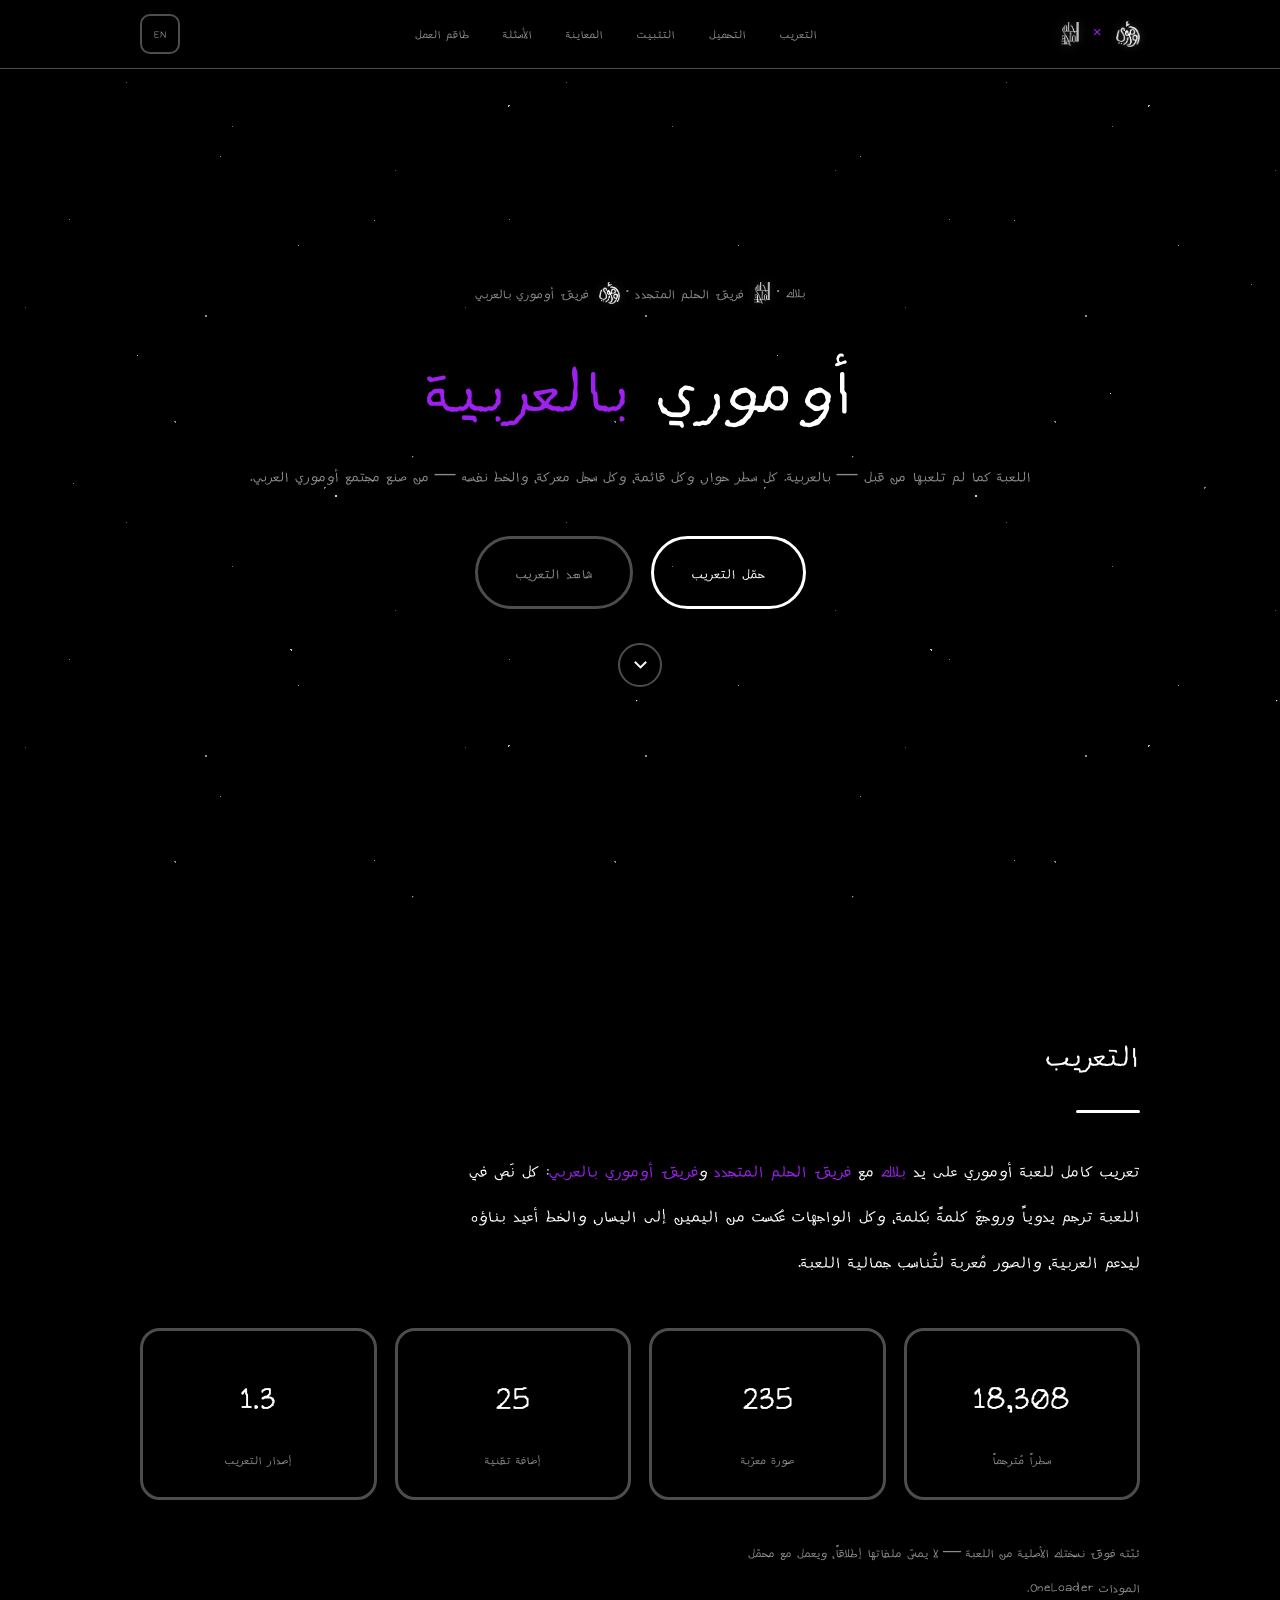
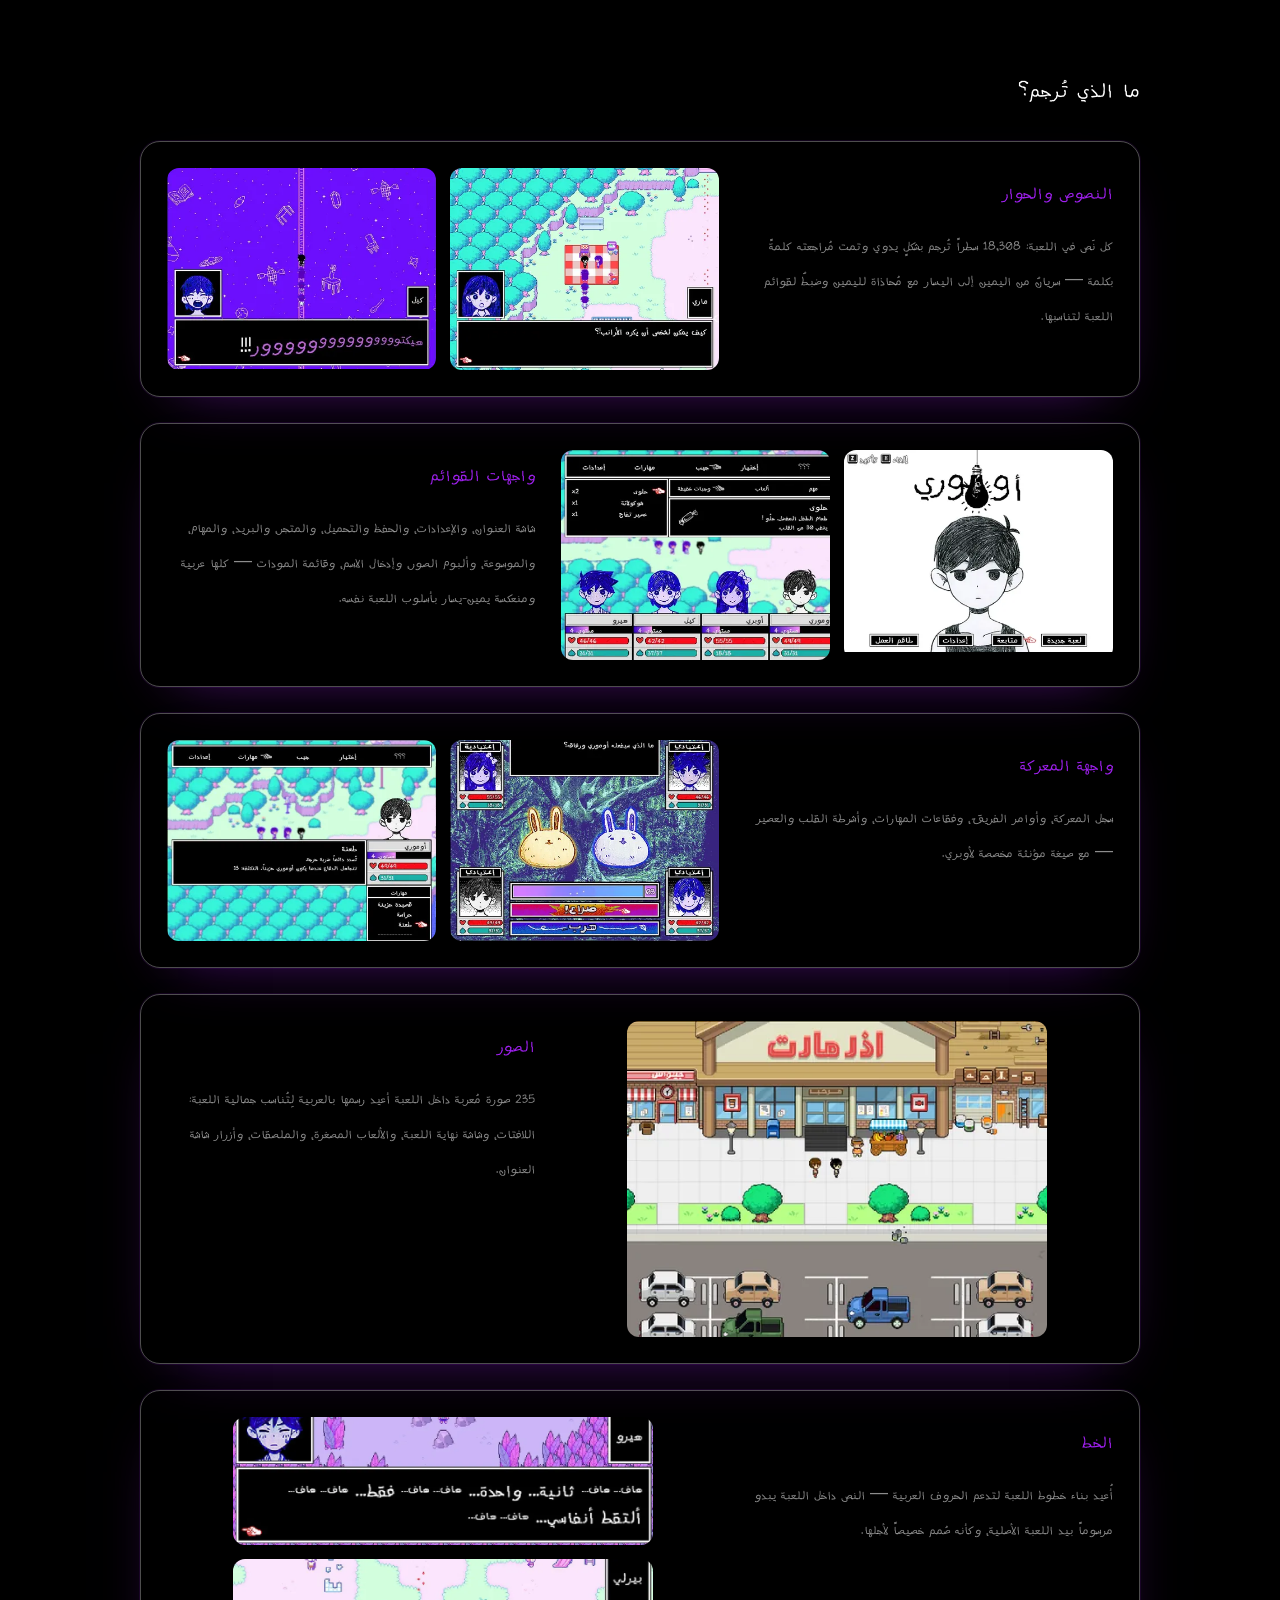
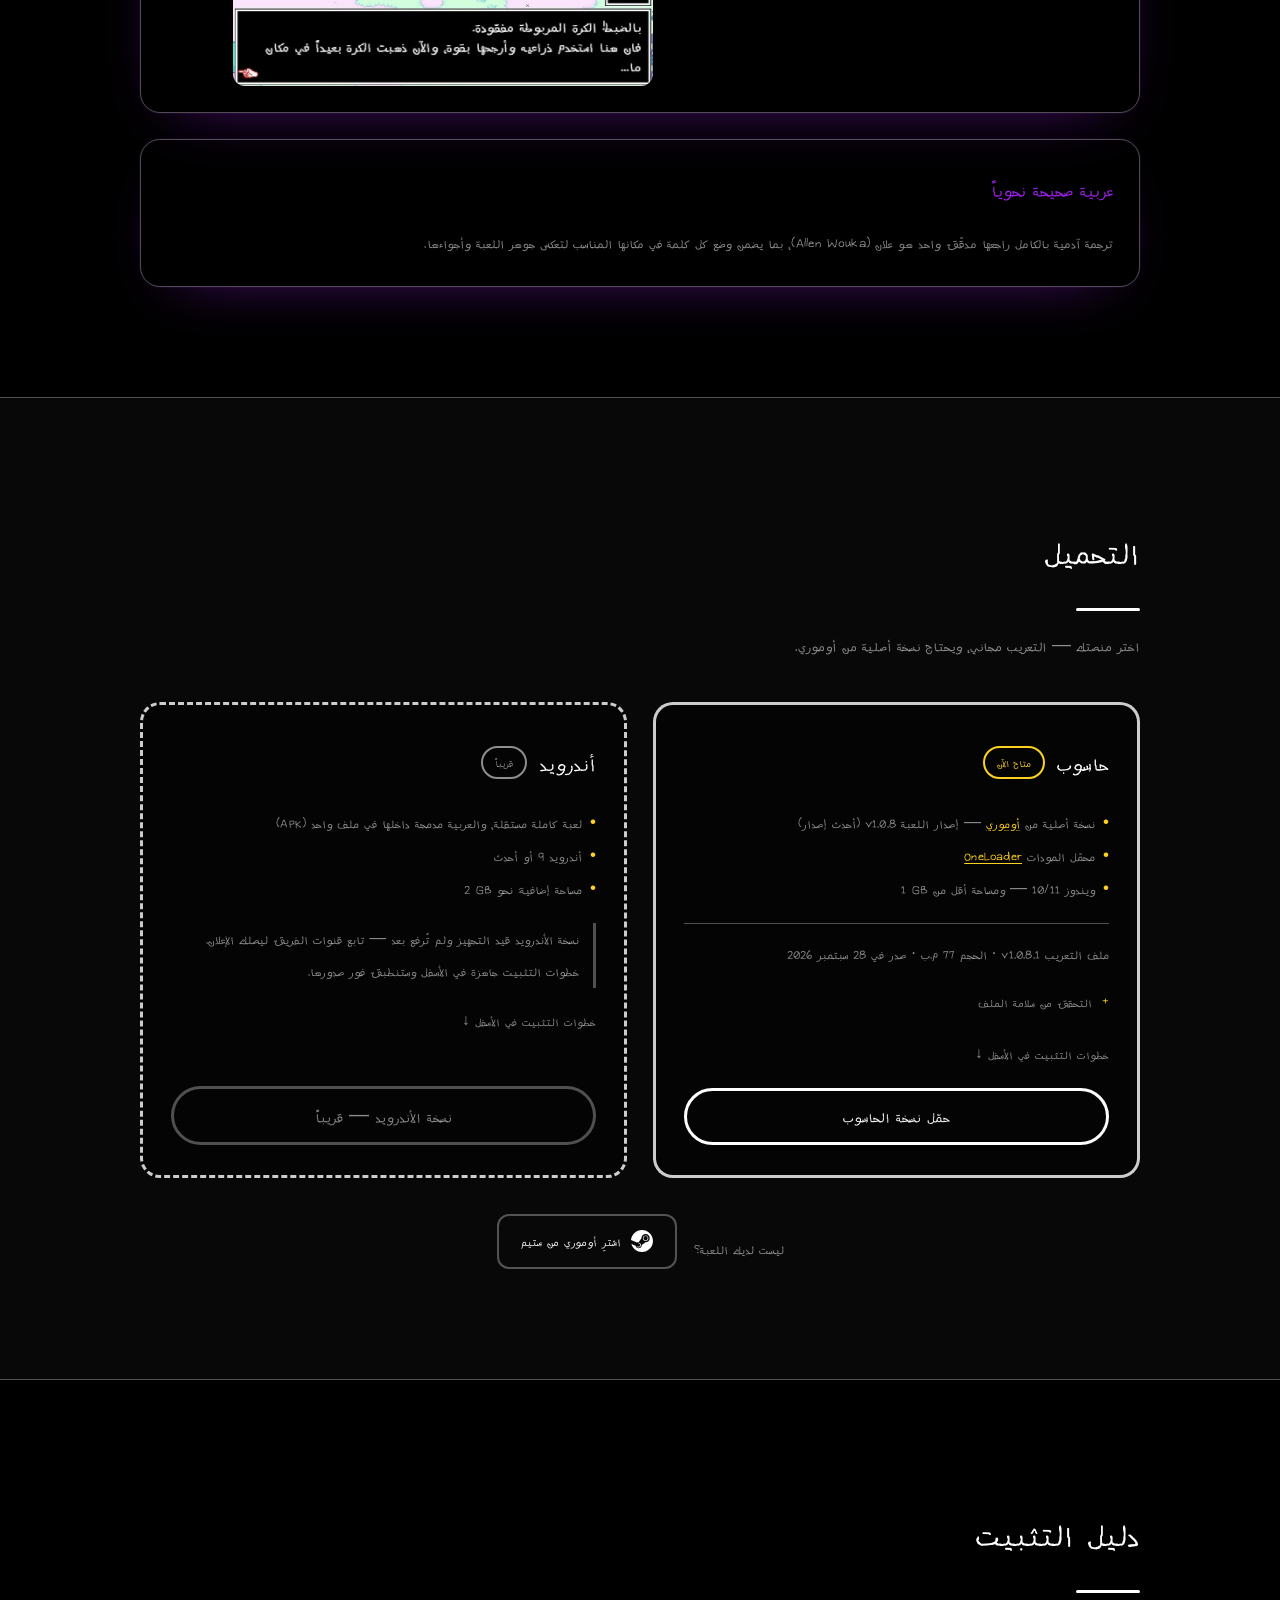
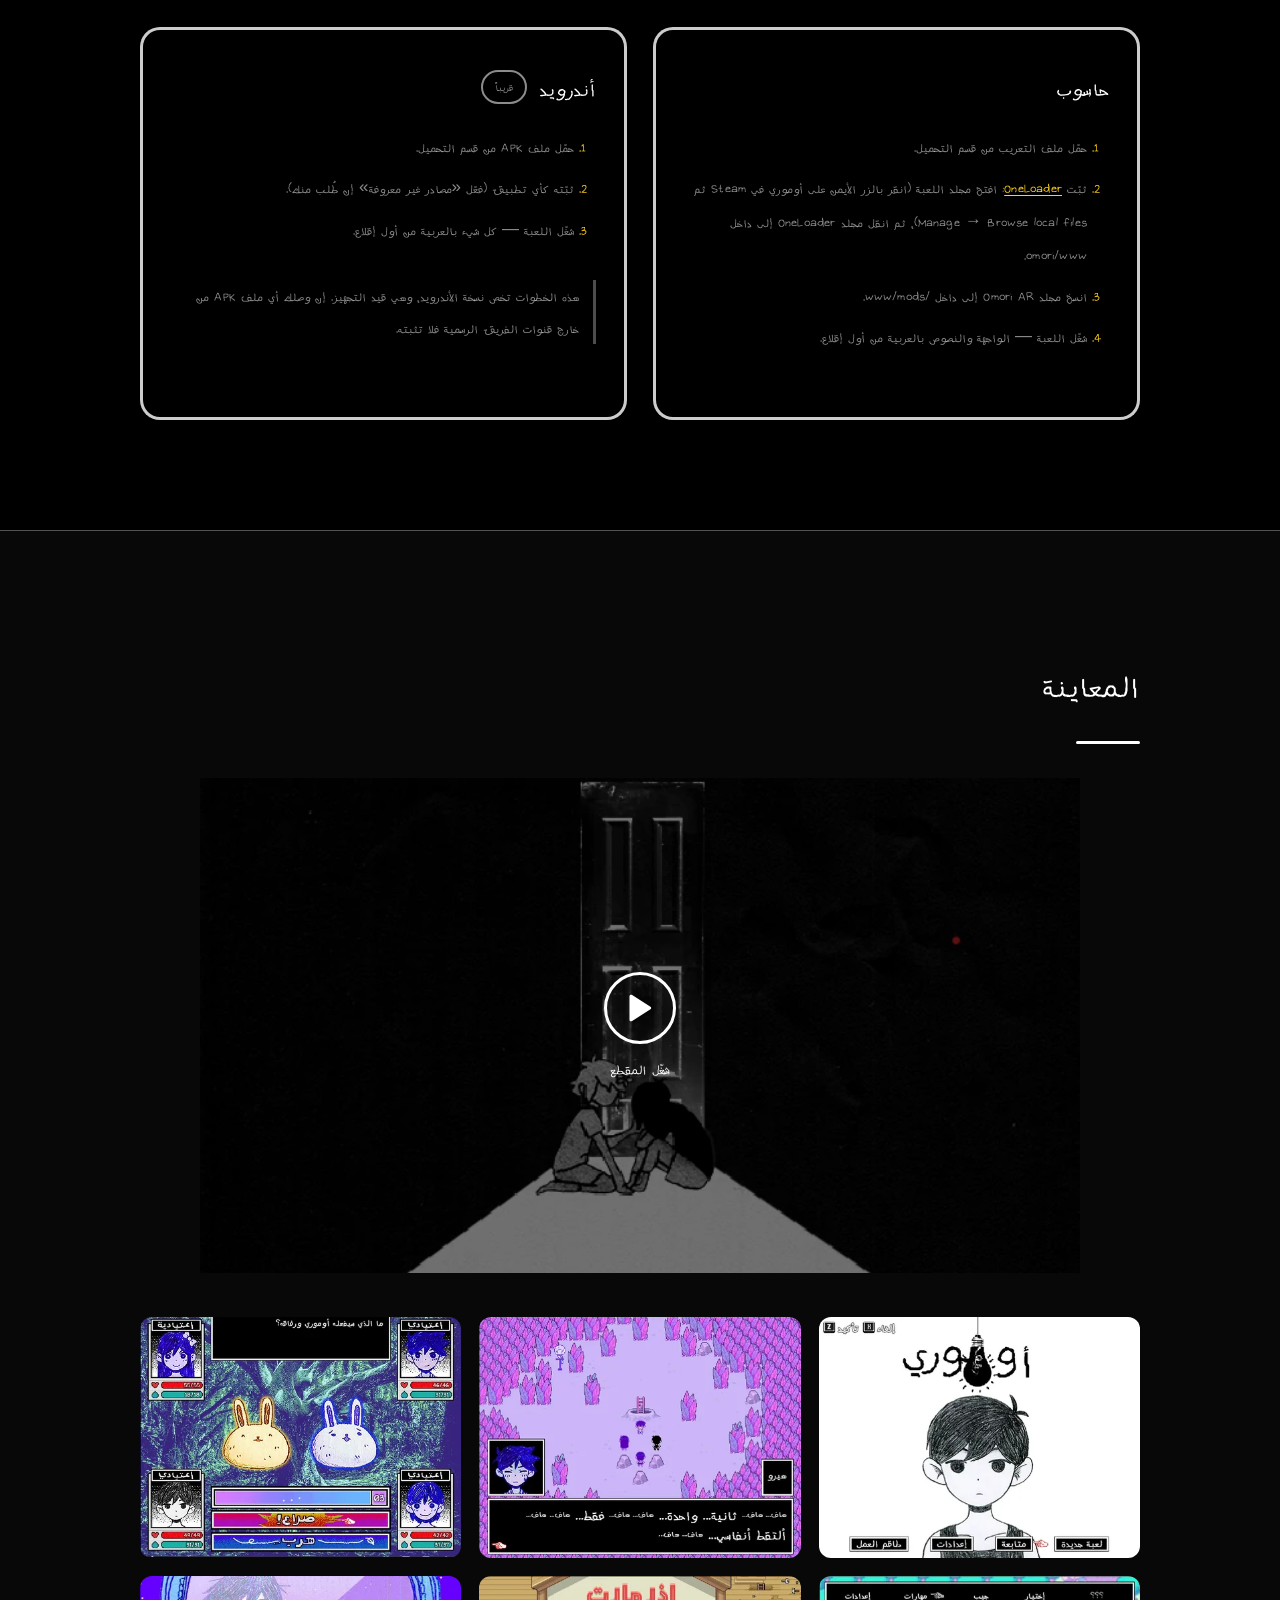
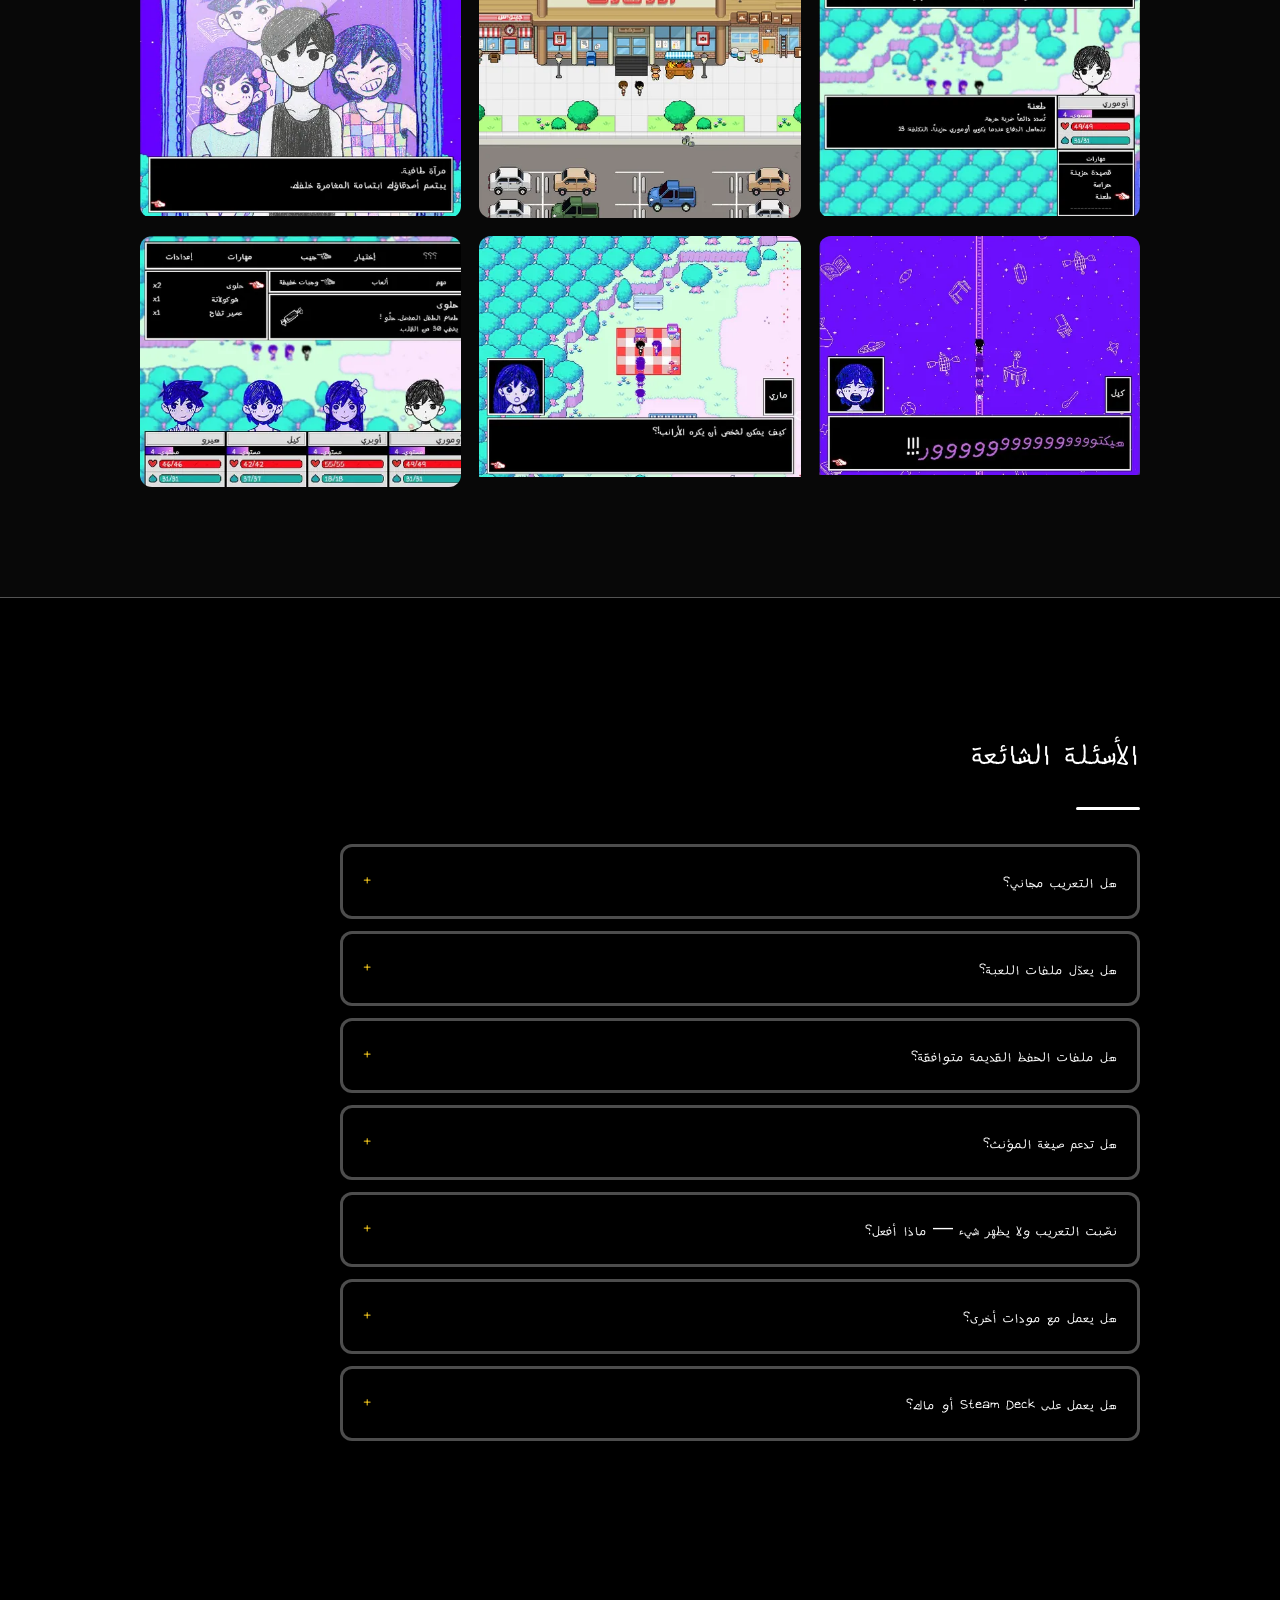
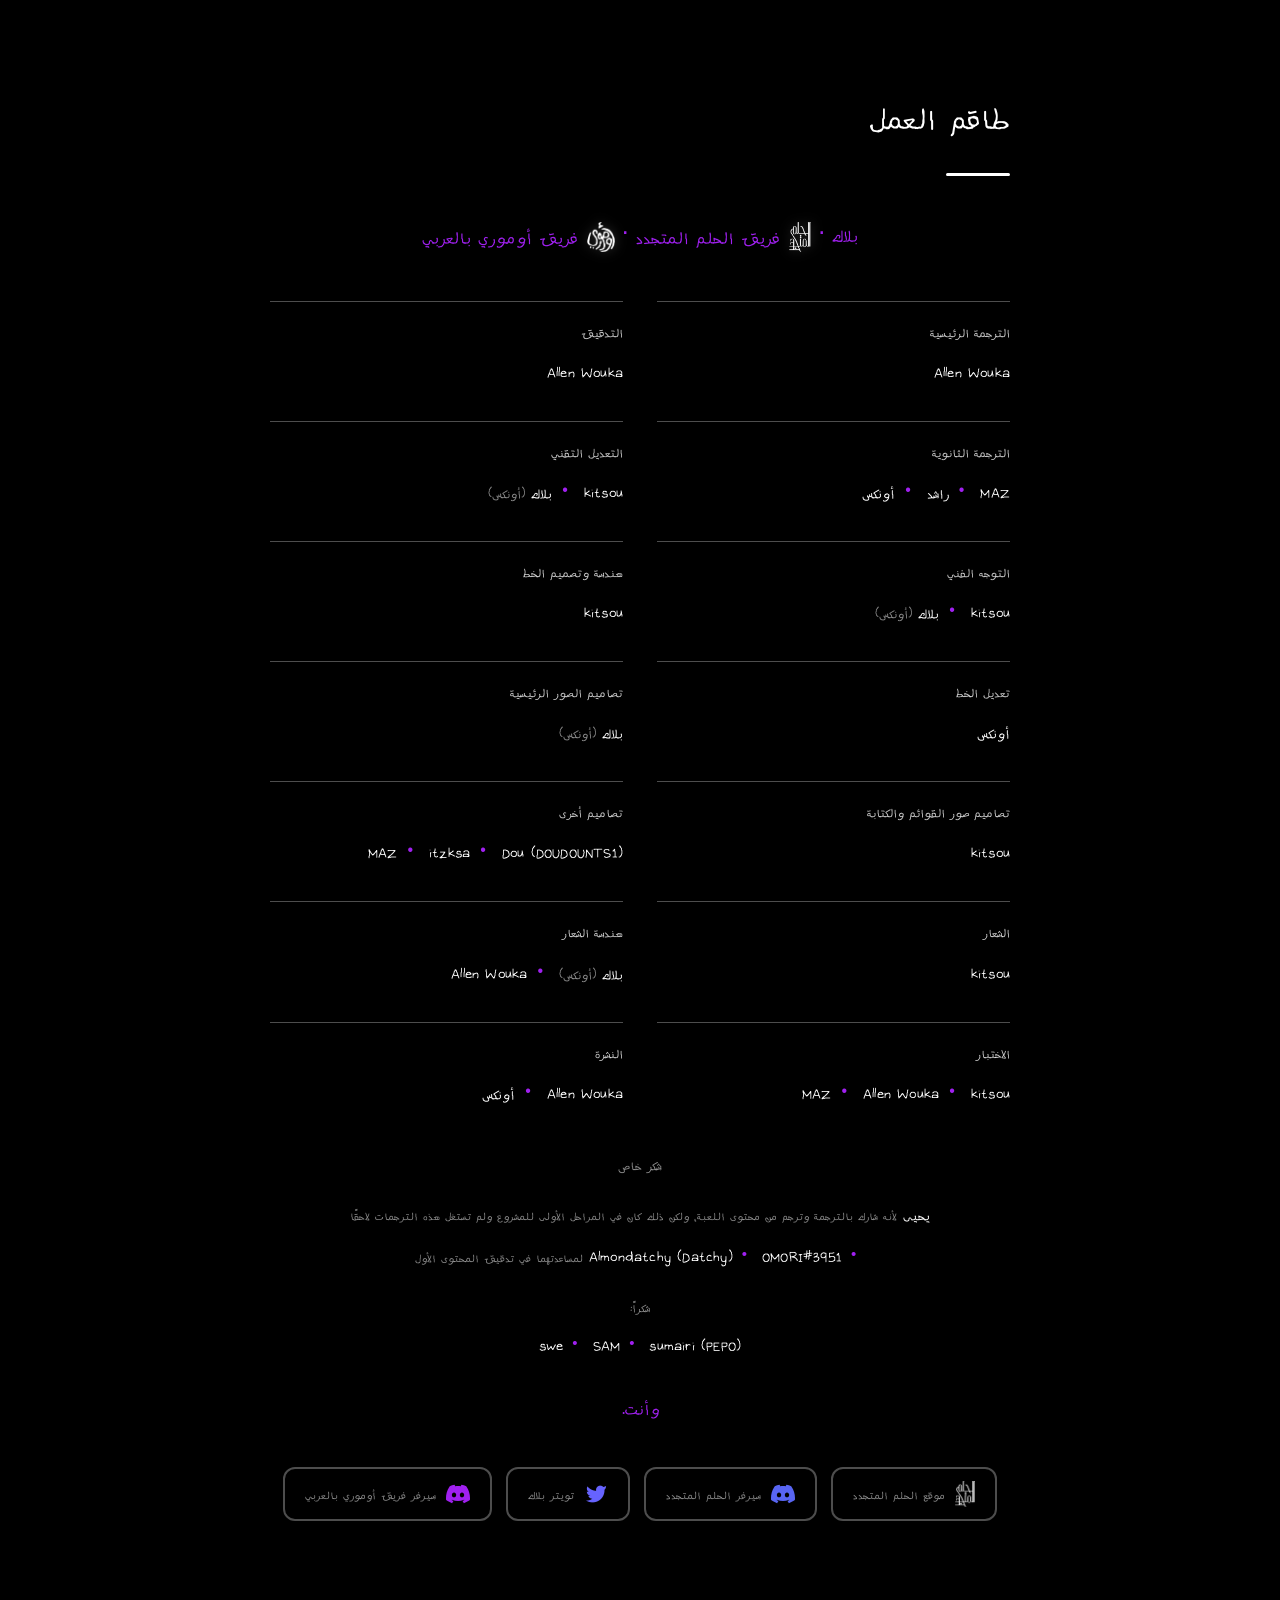
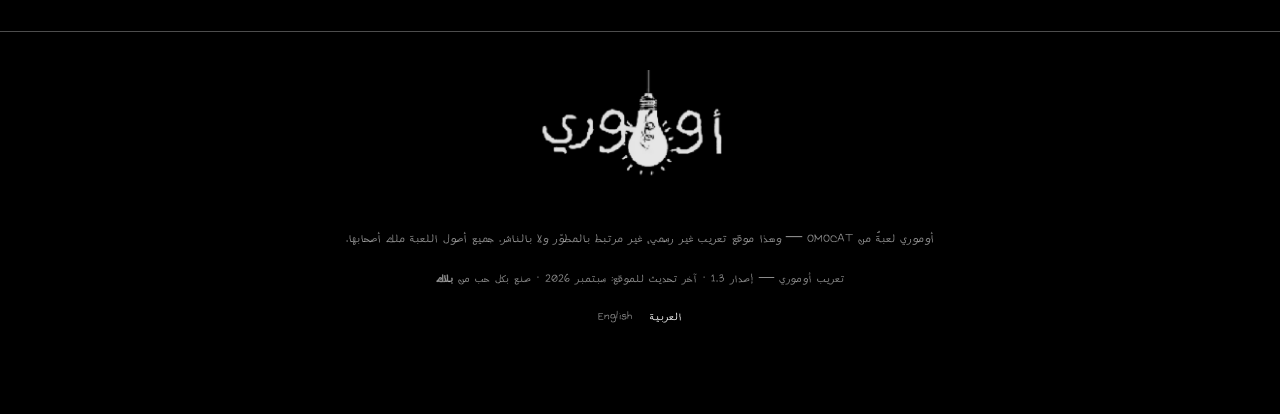
==== commit 8b2fa221: "Remove brand name from index.html Removed the brand name from the header section." ====
--- a/index.html
+++ b/index.html
@@ -72,7 +72,7 @@
         <span class="brand__x latin">×</span>
         <img class="team-brand__logo" src="assets/img/etrdream-logo.png" alt="" width="22" height="30">
       </span>
-      <span class="brand__name">تعريب أوموري</span>
+      <span class="brand__name"></span>
     </a>
     <nav class="nav" id="site-nav" aria-label="التنقل الرئيسي">
       <a href="#about">التعريب</a>
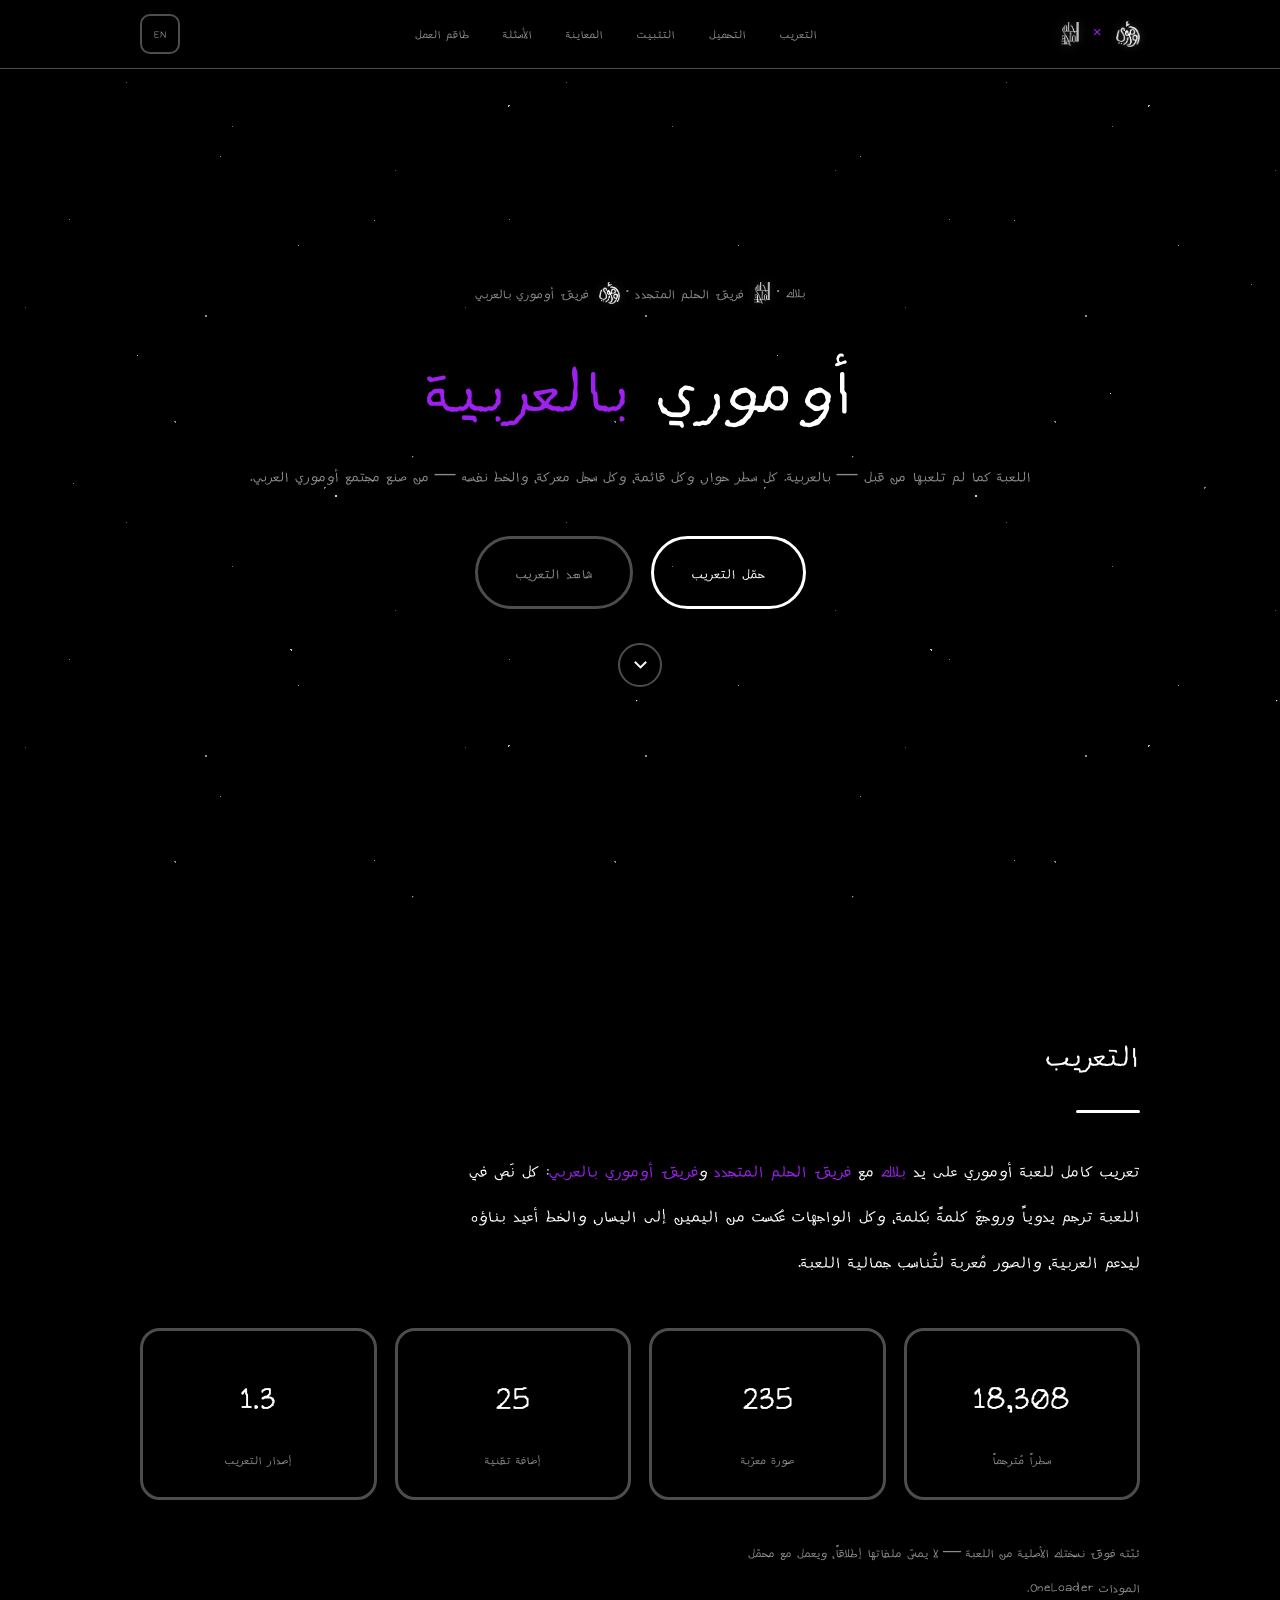
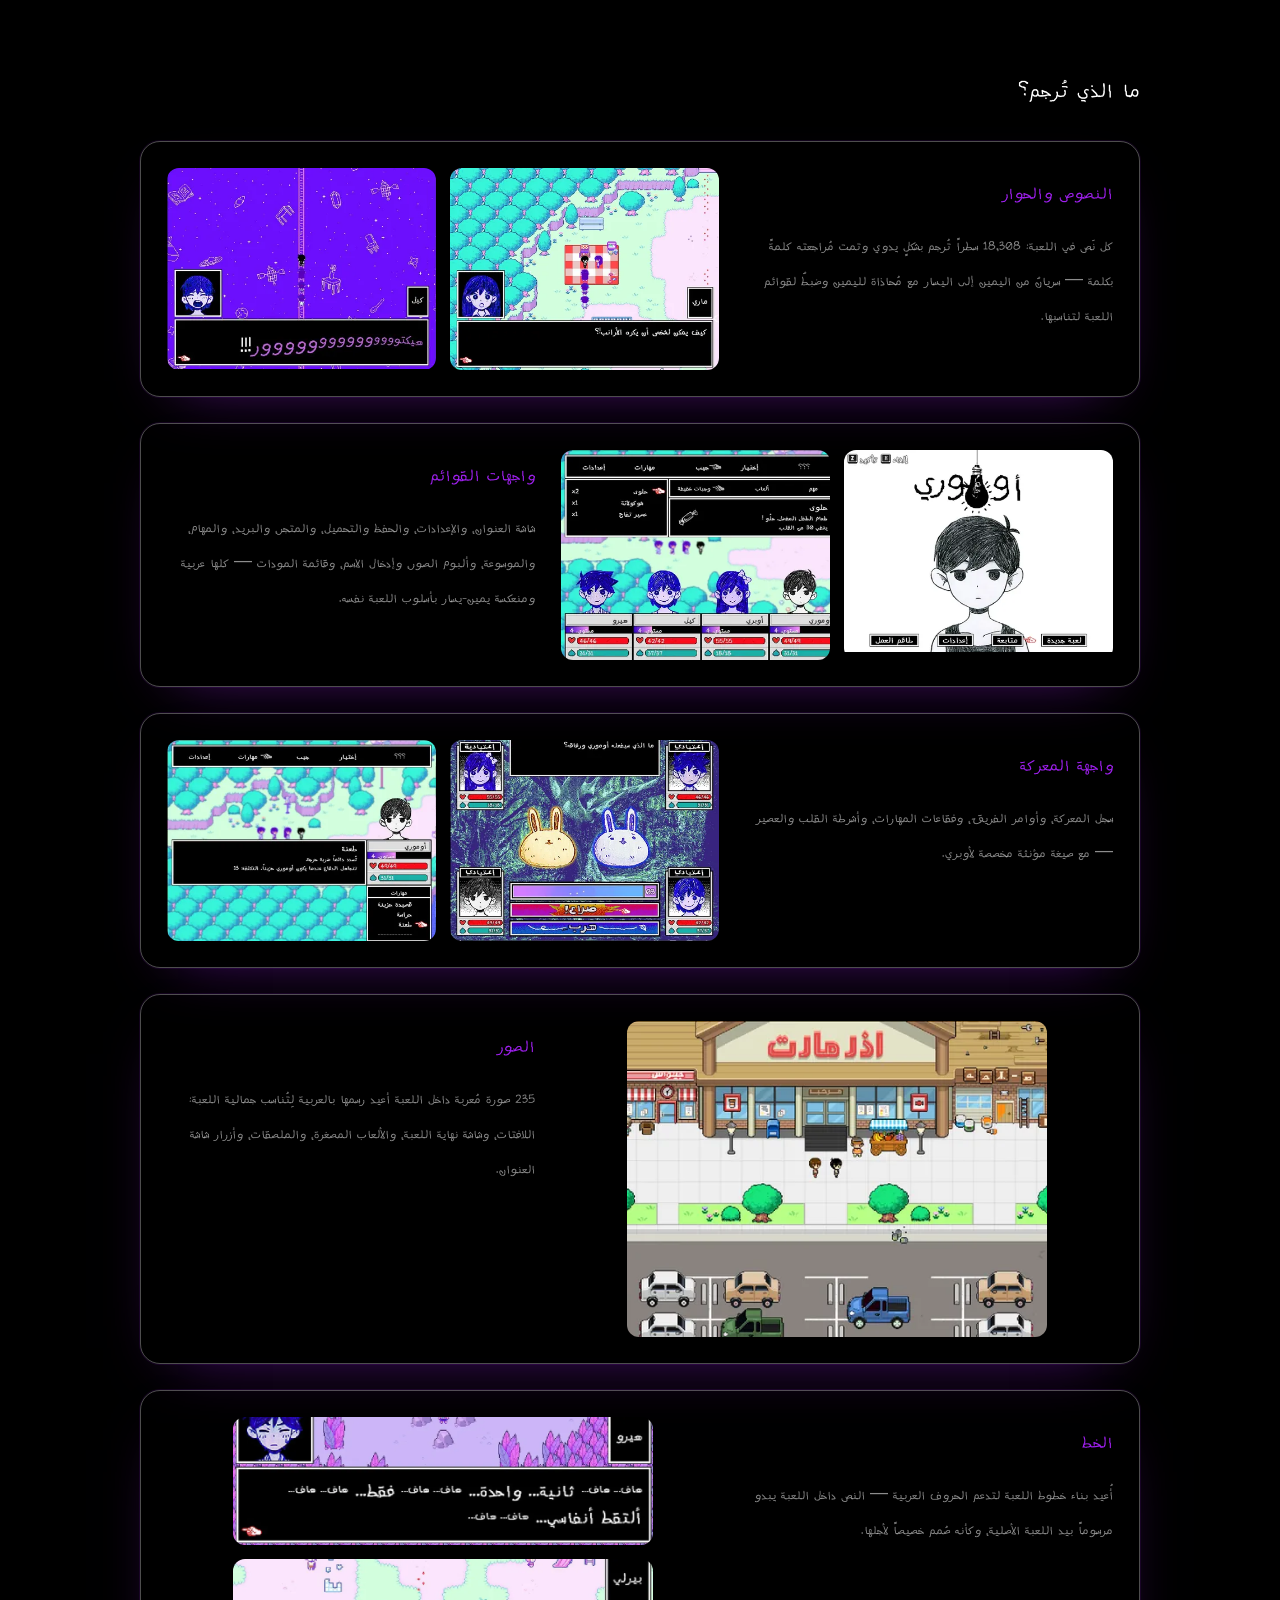
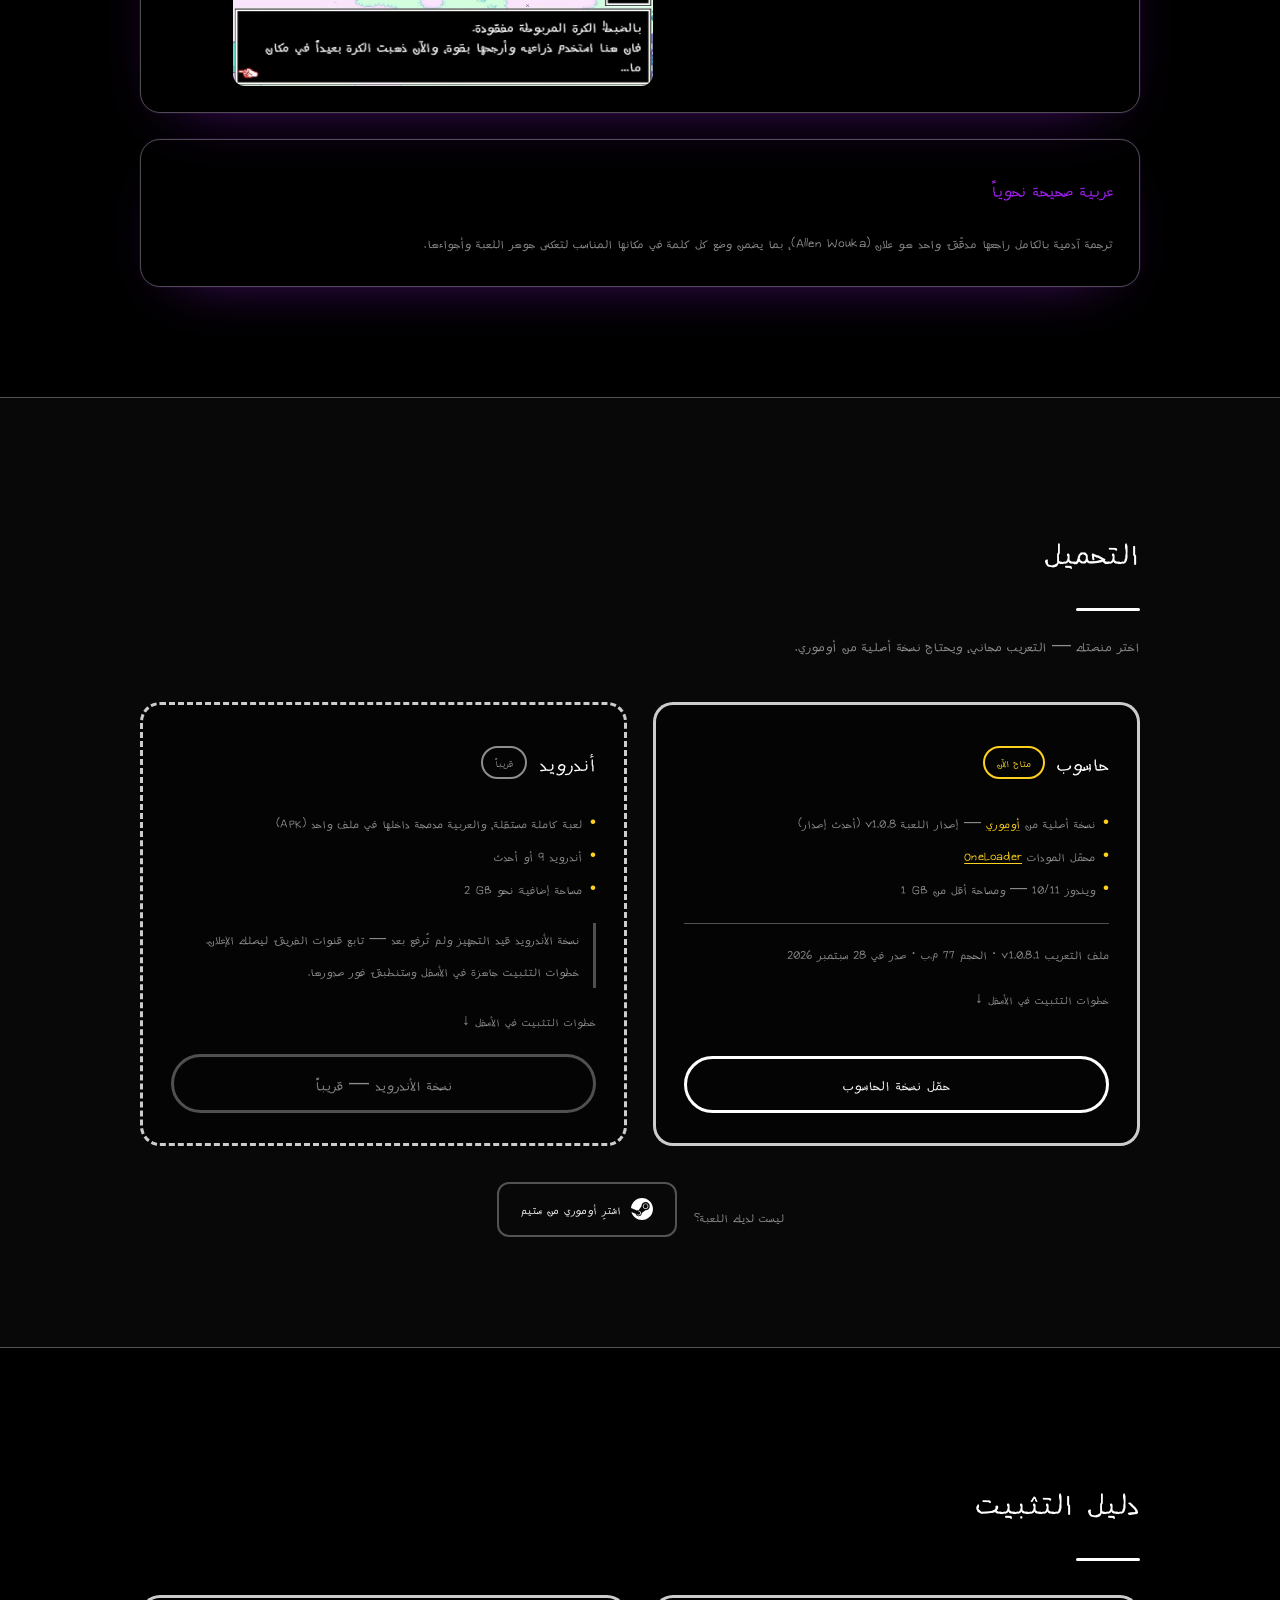
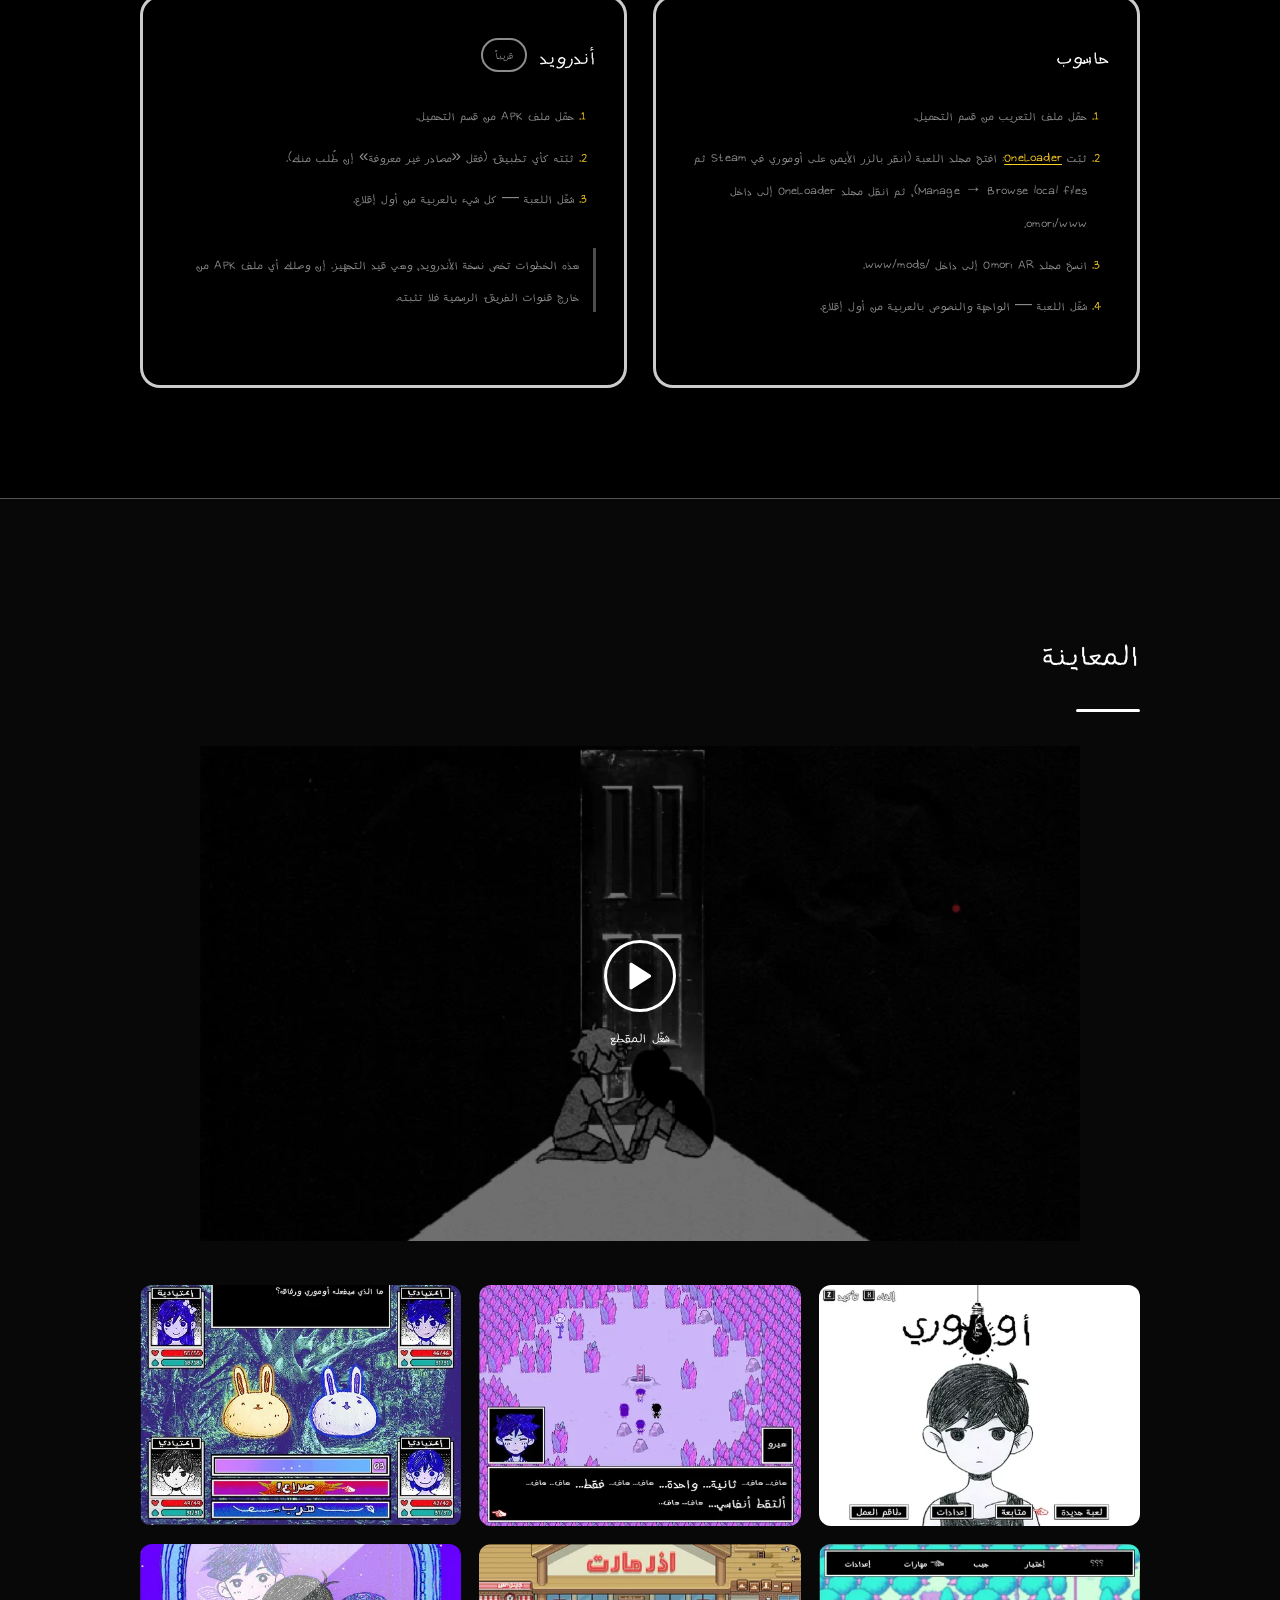
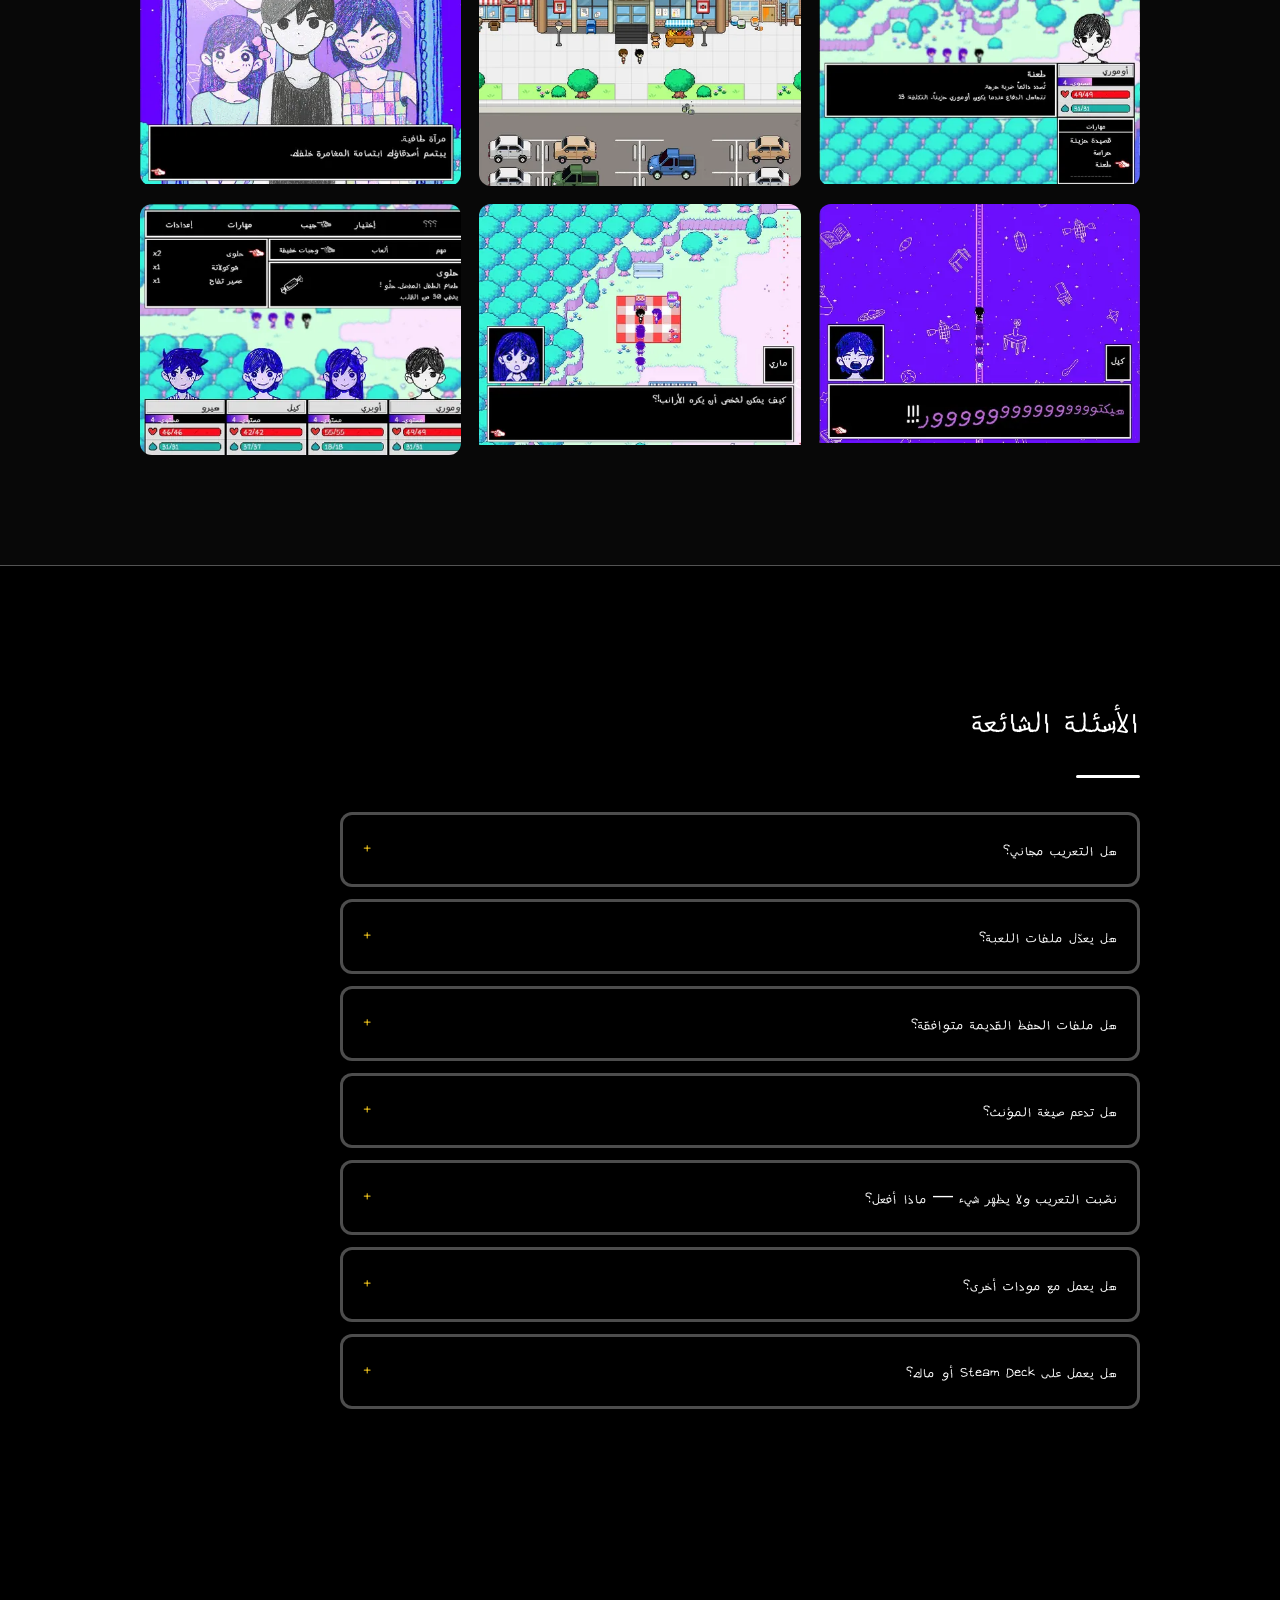
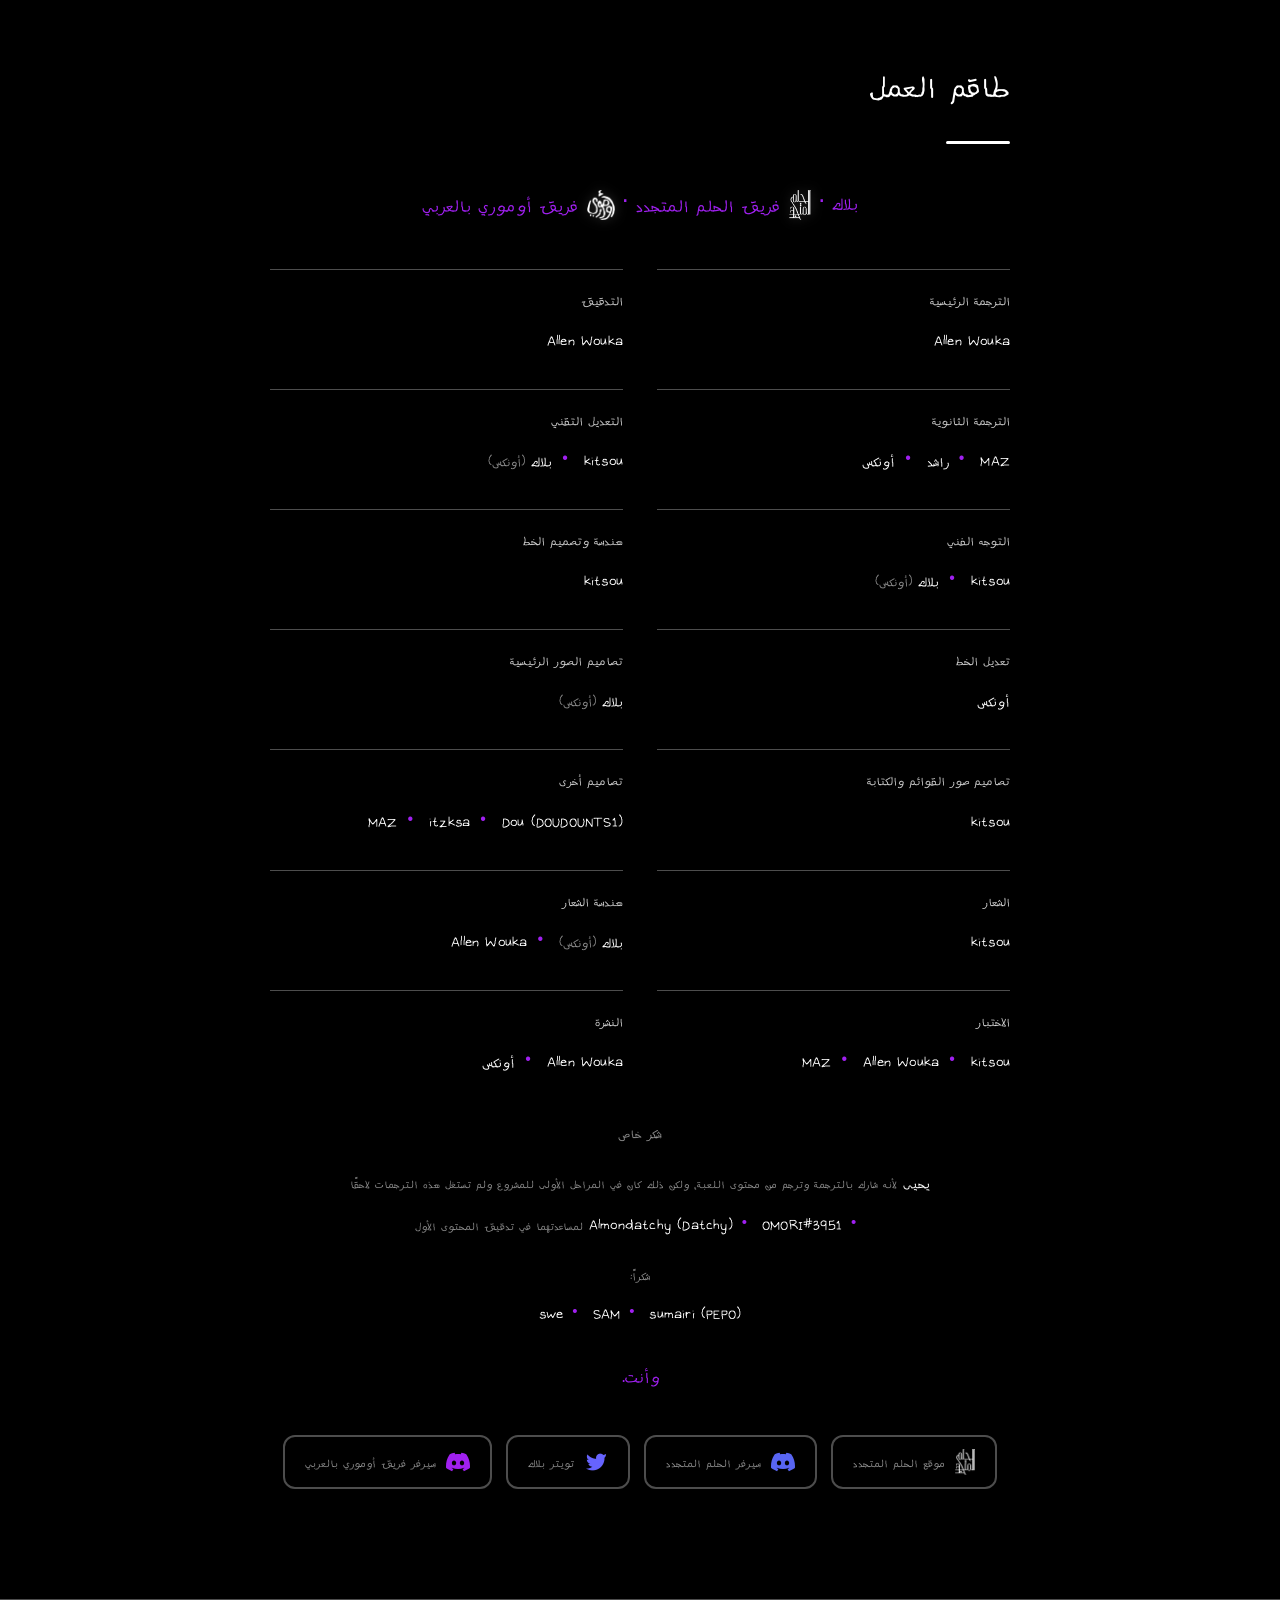
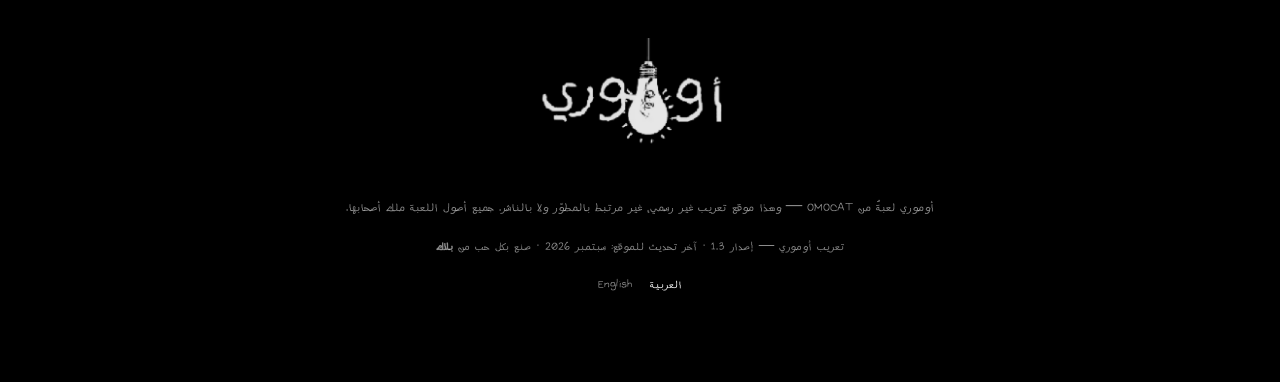
==== commit f0f61891: "Remove file verification details section Removed file integrity verification details from the HTML." ====
--- a/index.html
+++ b/index.html
@@ -259,11 +259,6 @@
             الحجم <span data-site="size">77 م.ب</span> ·
             صدر في <span data-site="date">28 سبتمبر 2026</span>
           </p>
-          <details class="dl__verify">
-            <summary>التحقق من سلامة الملف</summary>
-            <p class="dl__hash latin" data-site="sha">0aa8ffdda90793f43c9d9fb494b724bbaddcc1cd23f2ada778f5c392ab89d40d</p>
-            <p>بعد التنزيل شغّل في مجلد الملف <span class="latin">certutil -hashfile Omori.AR.release.zip SHA256</span> وقارن الناتج بالبصمة أعلاه.</p>
-          </details>
           <p class="dl__steps-hint">خطوات التثبيت في الأسفل ↓</p>
           <button class="btn btn--primary dl__btn" type="button" data-download="pc">حمّل نسخة الحاسوب</button>
         </article>
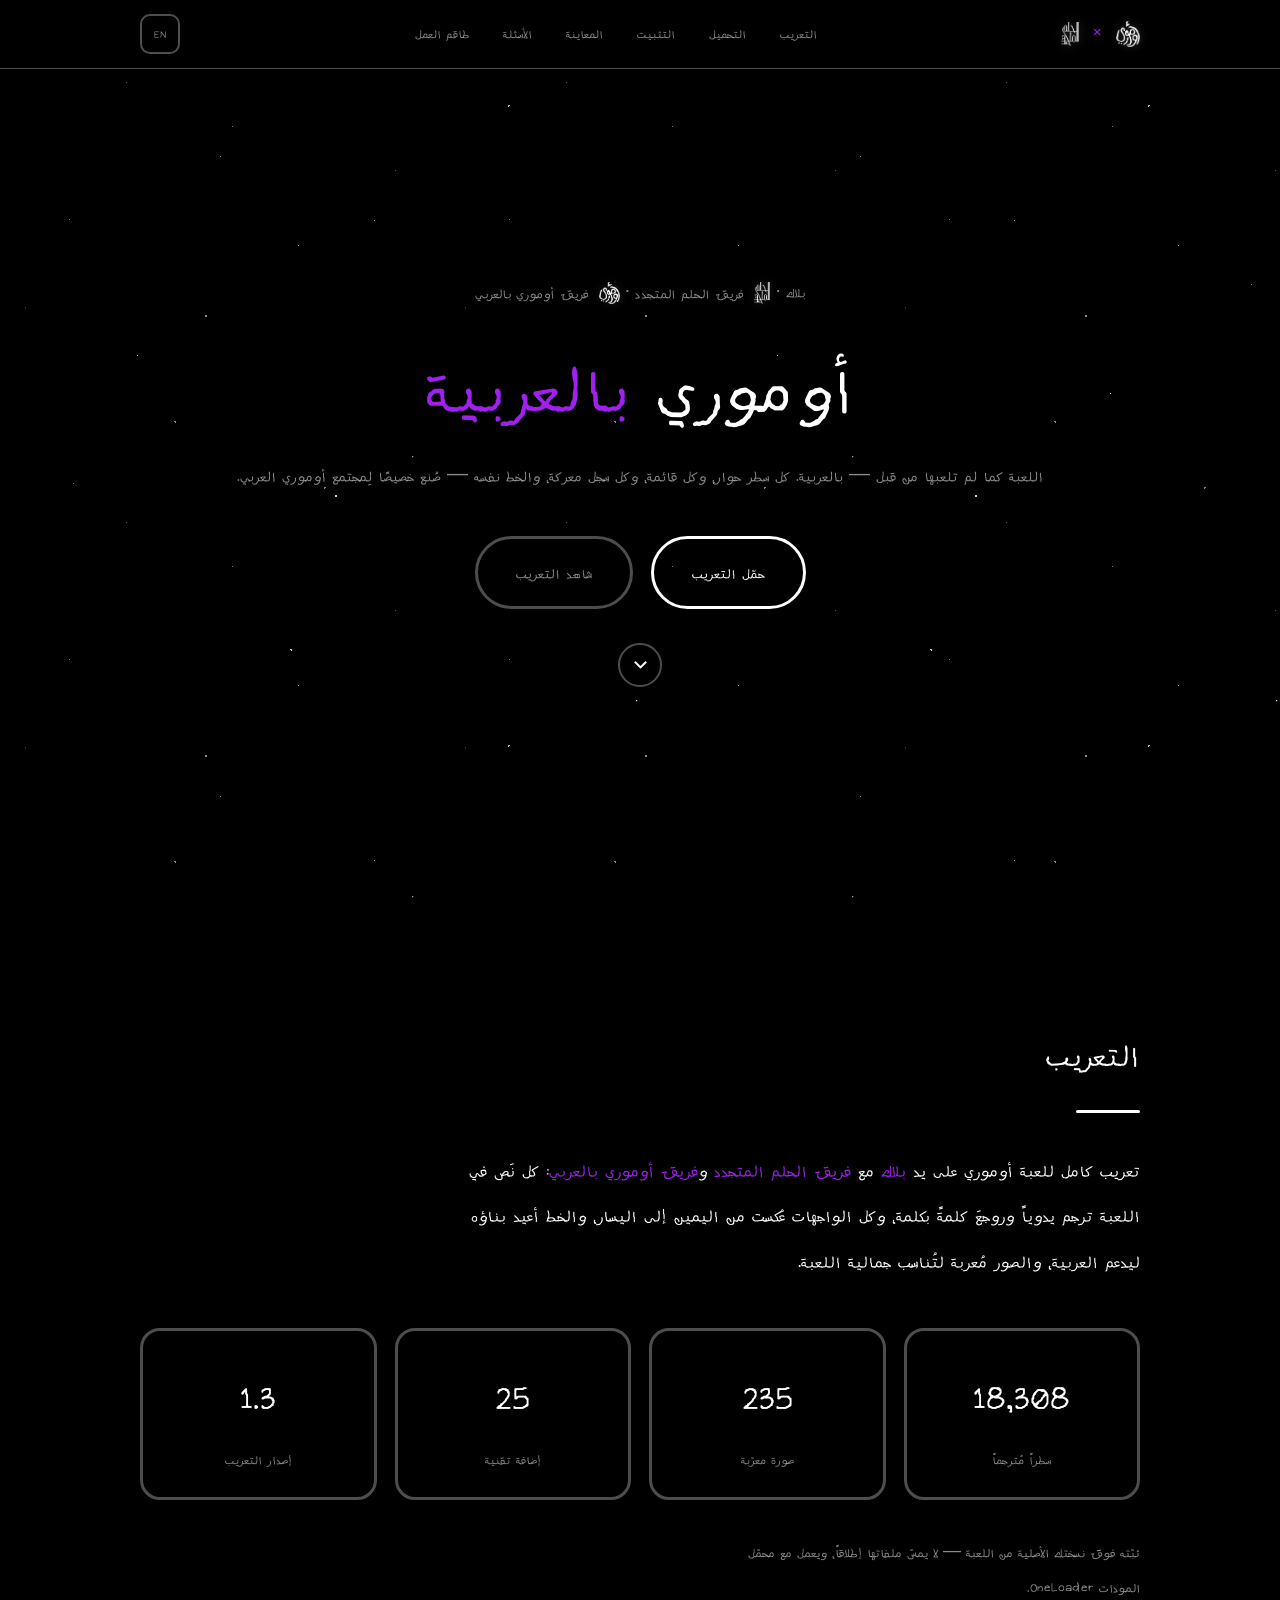
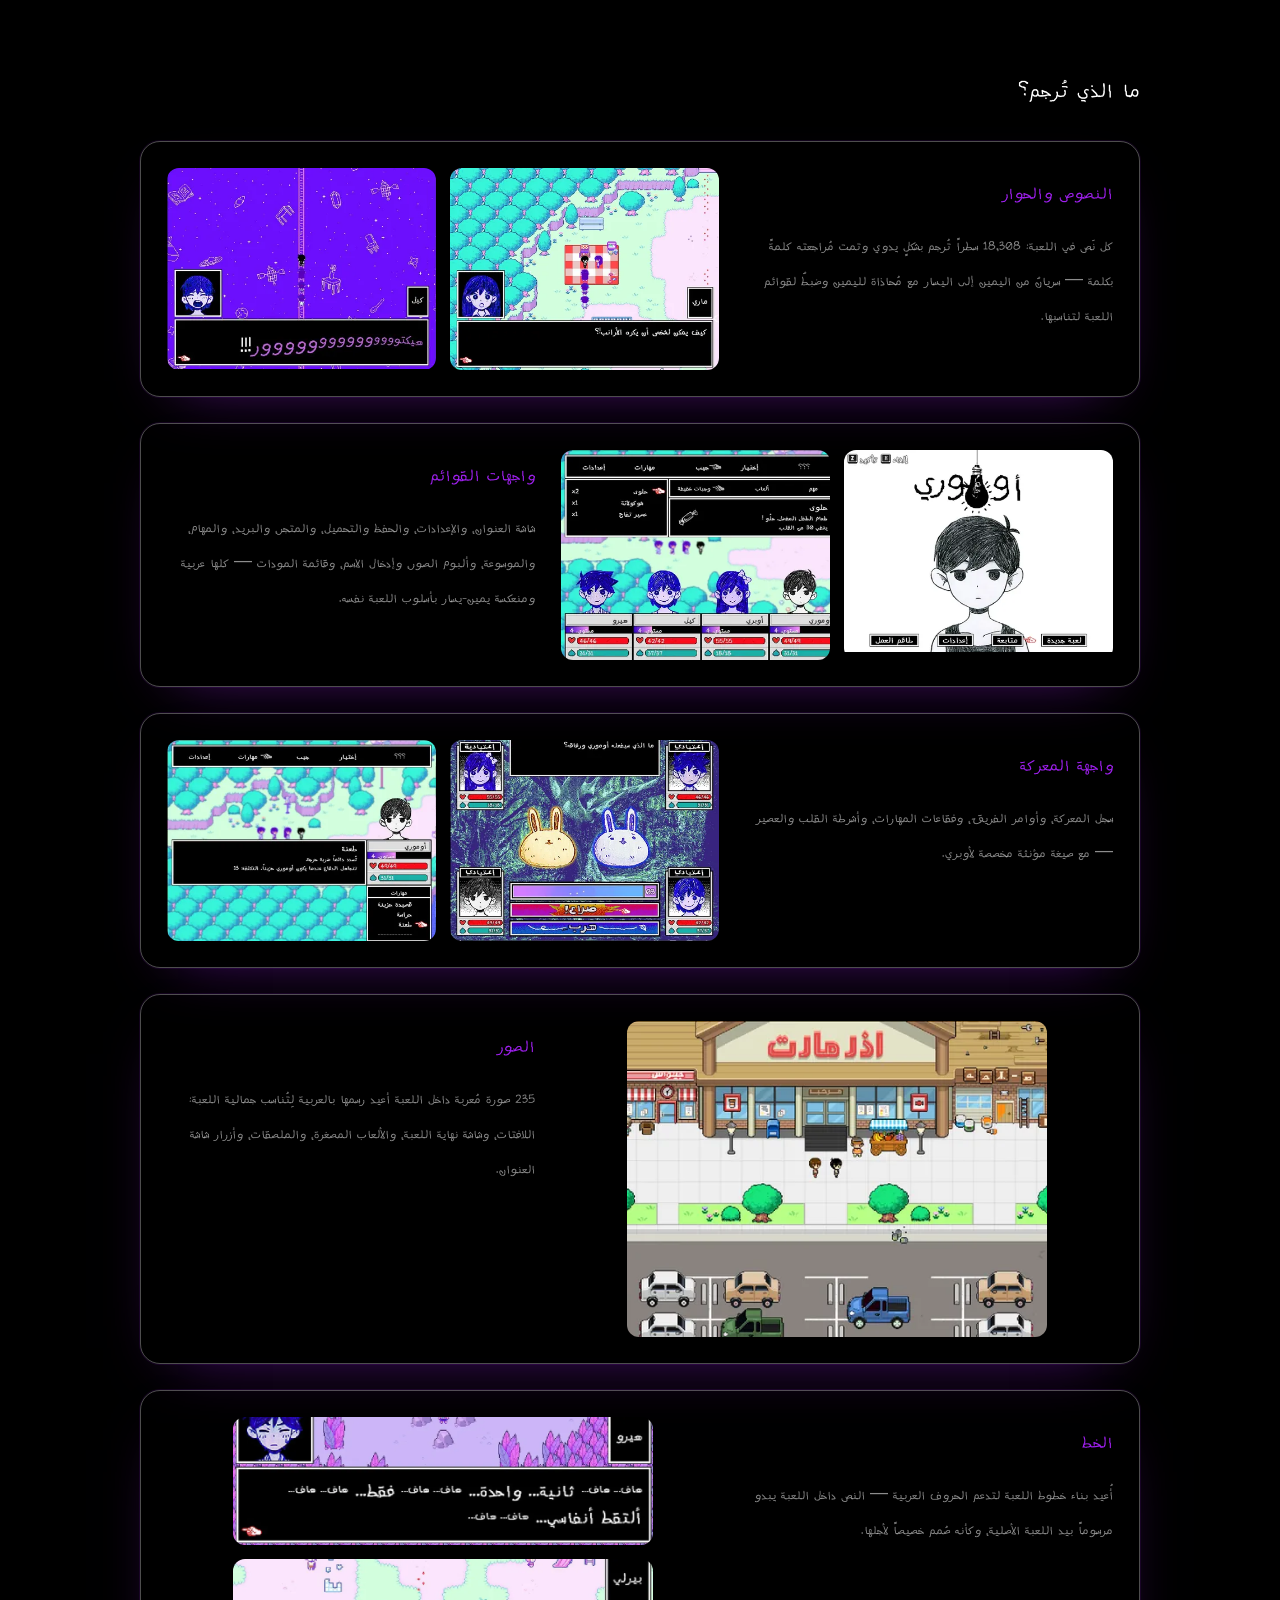
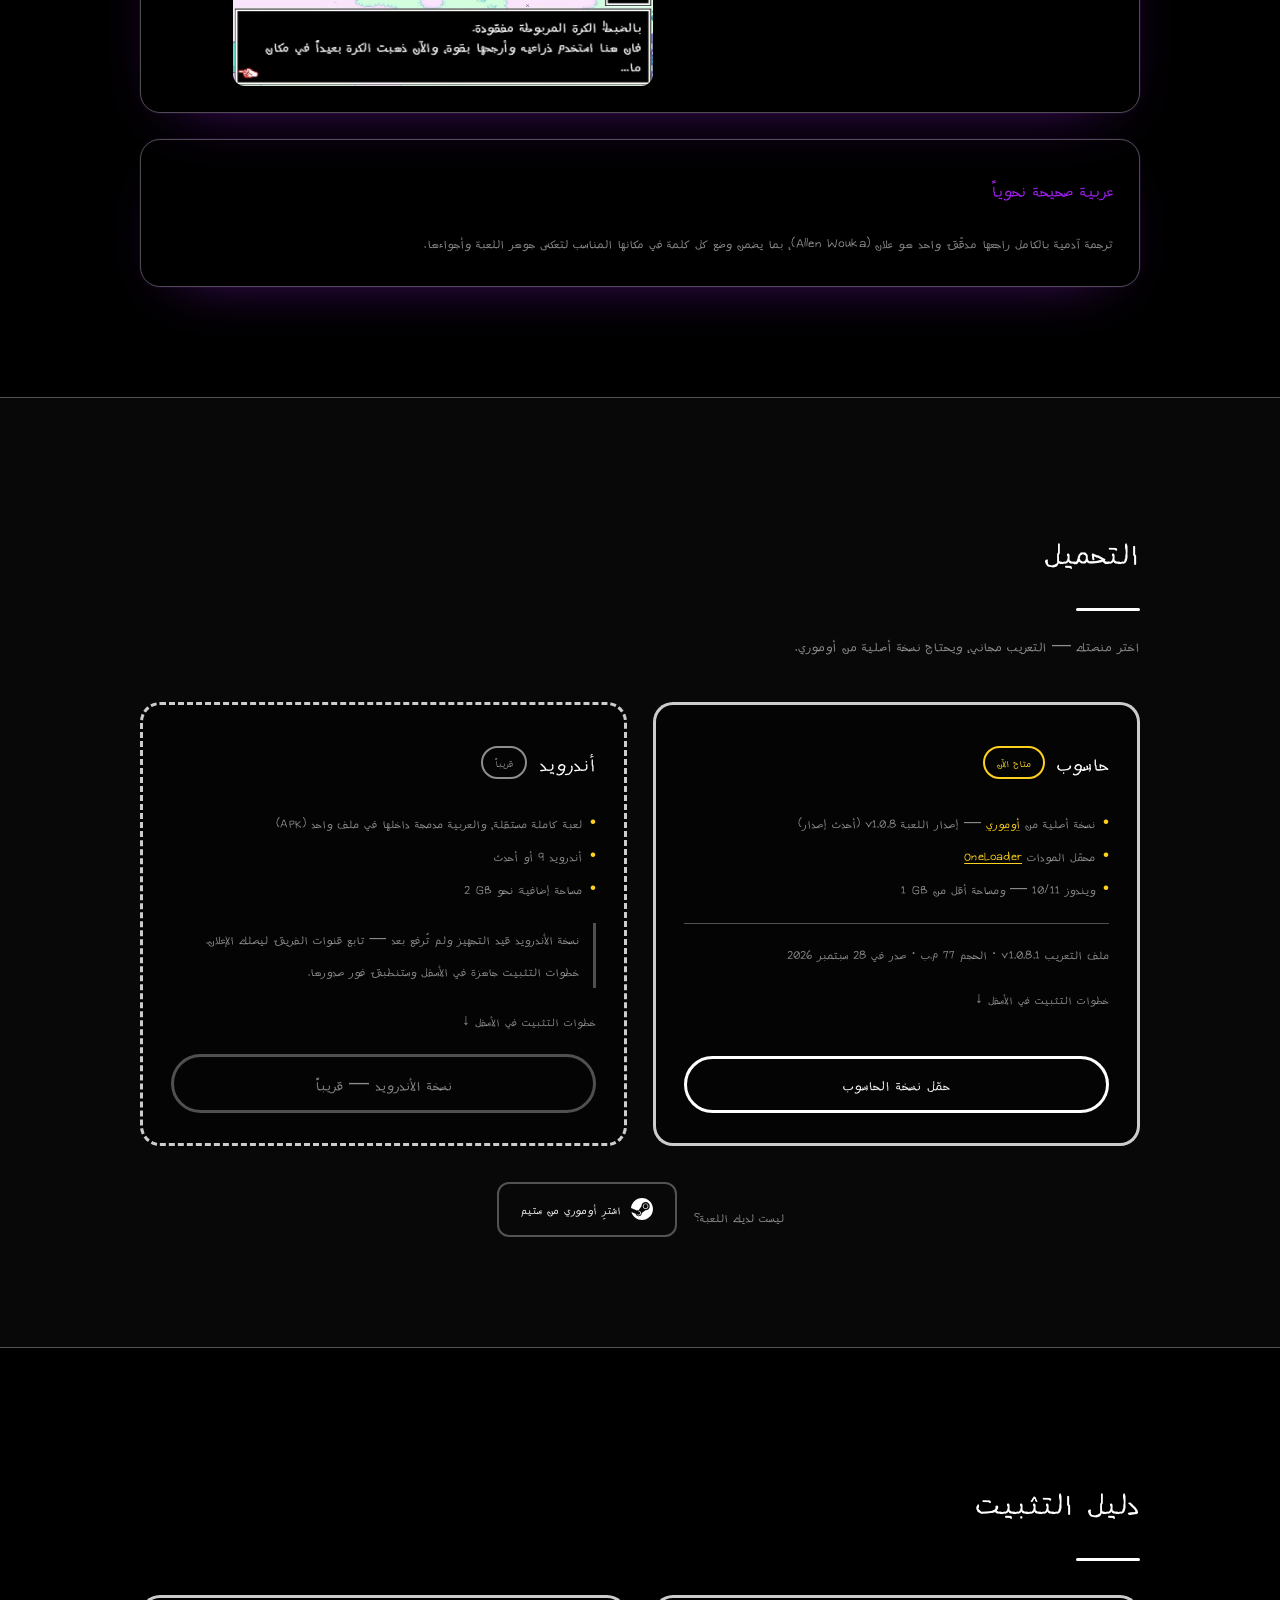
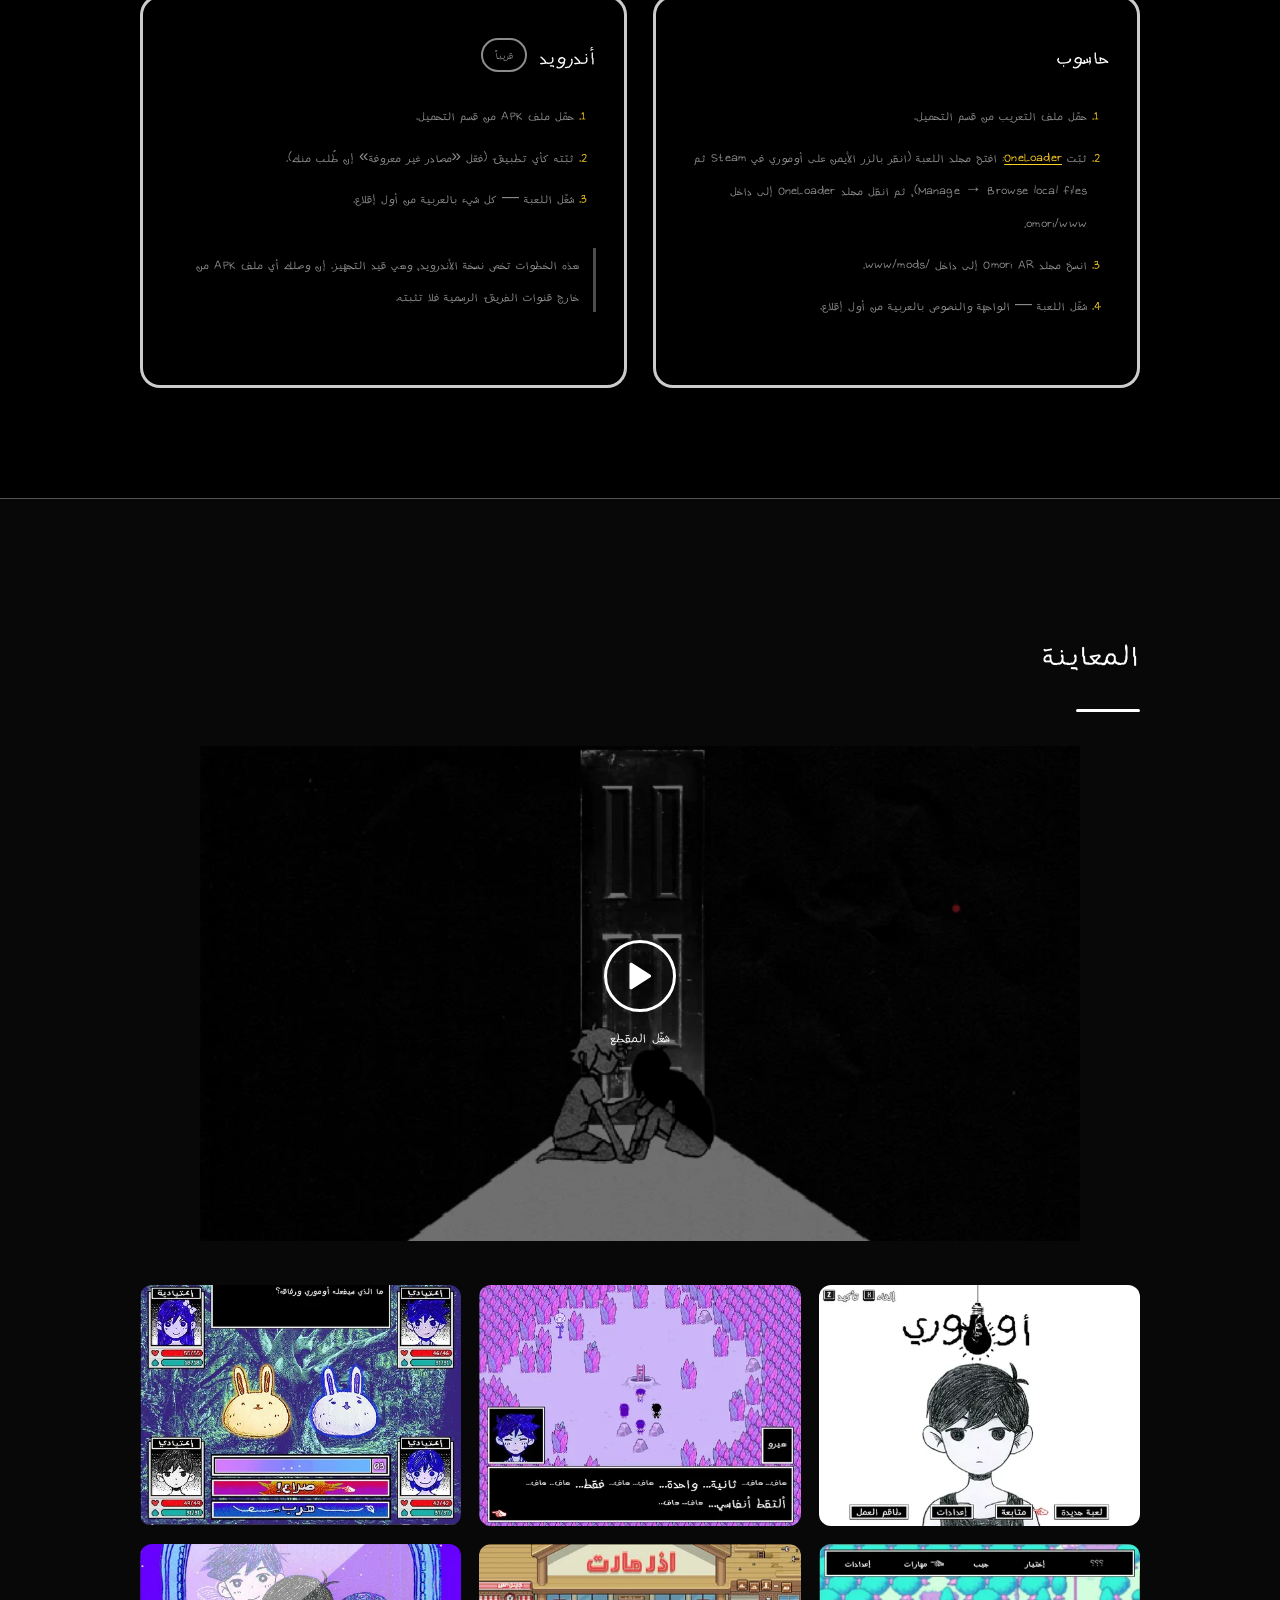
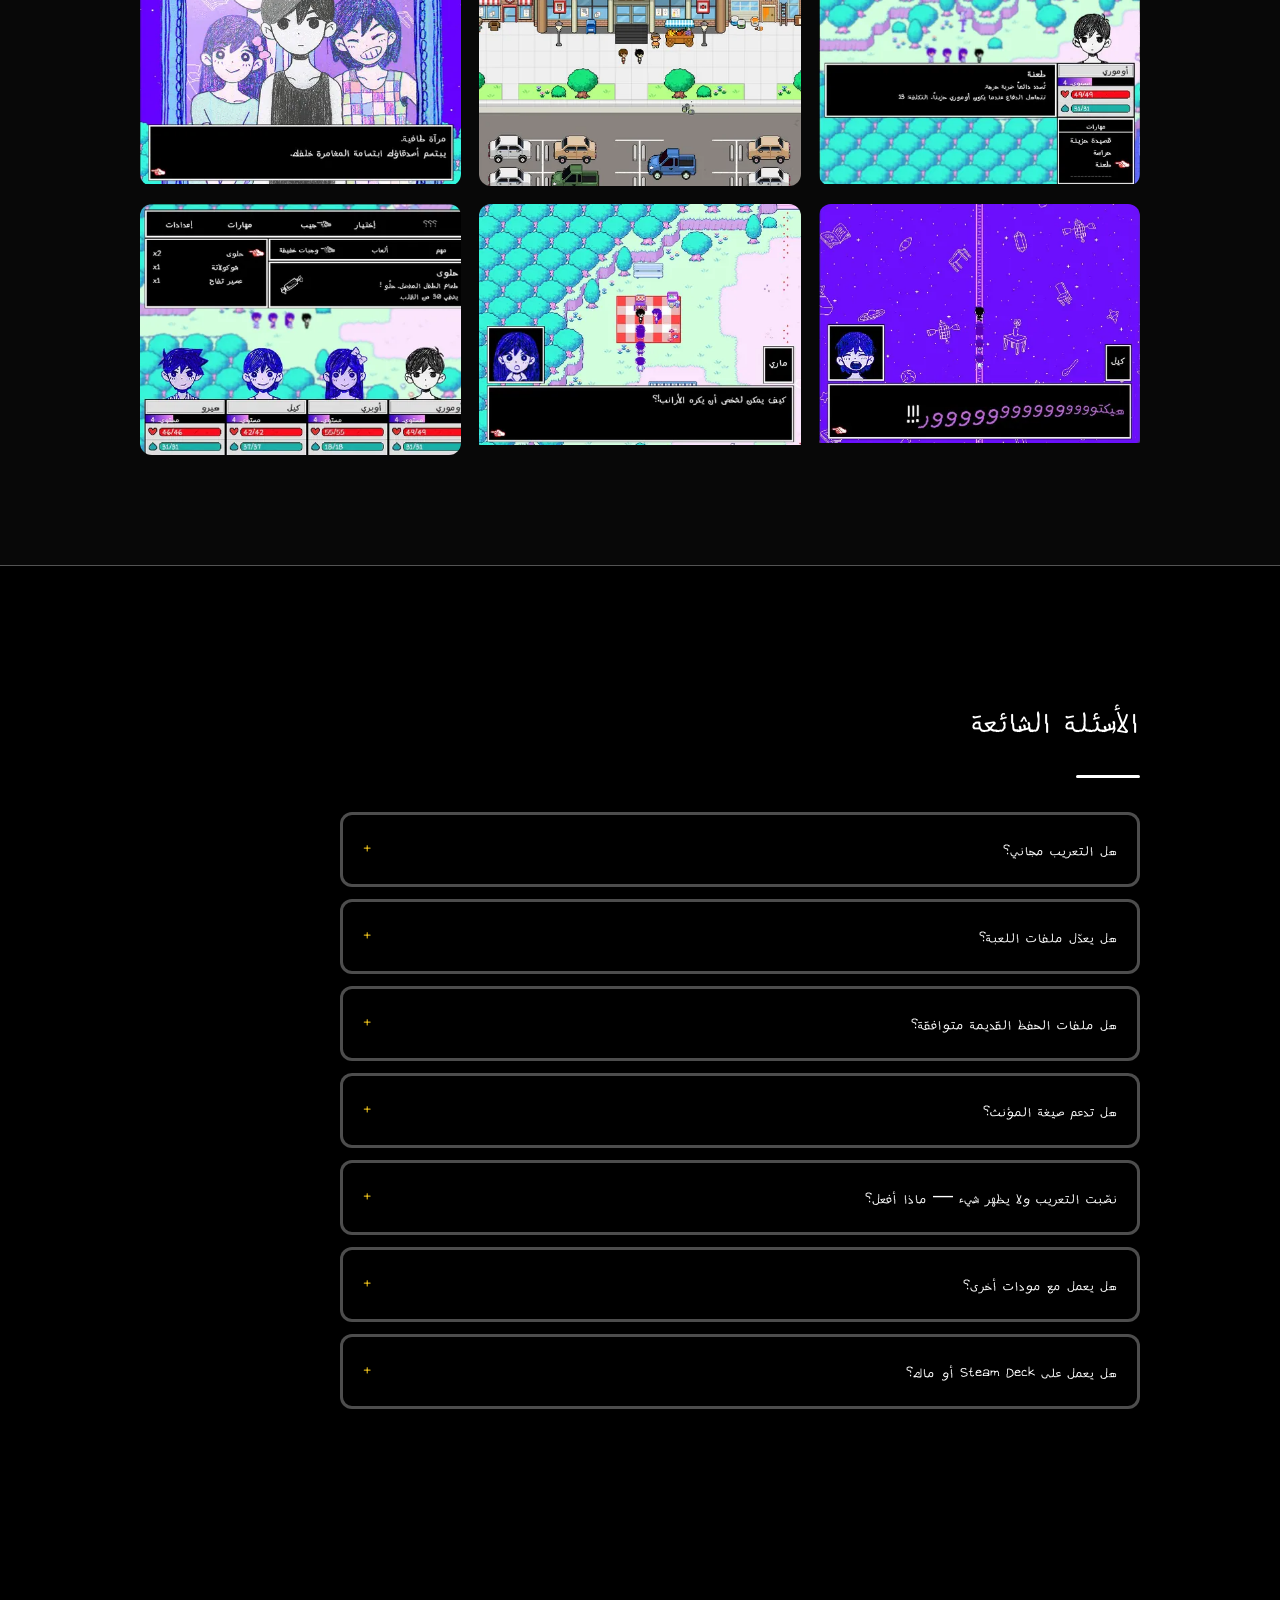
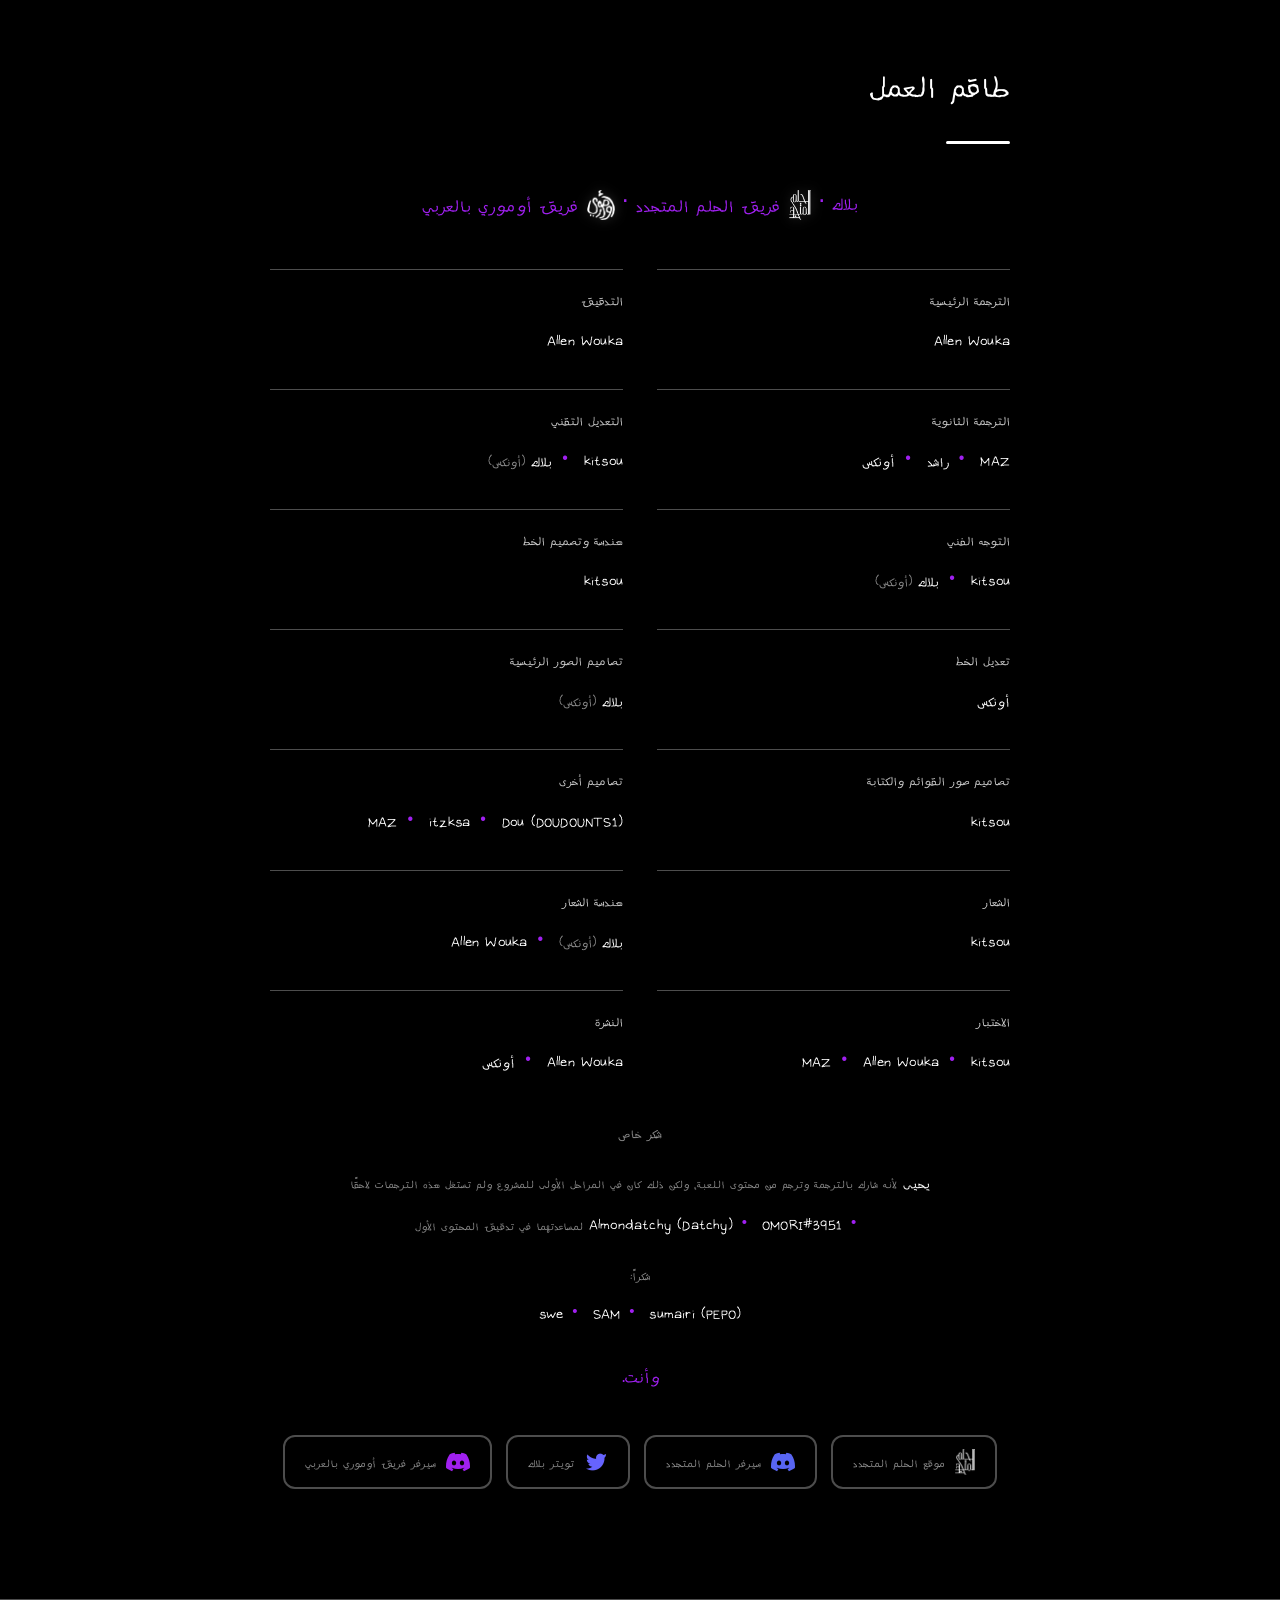
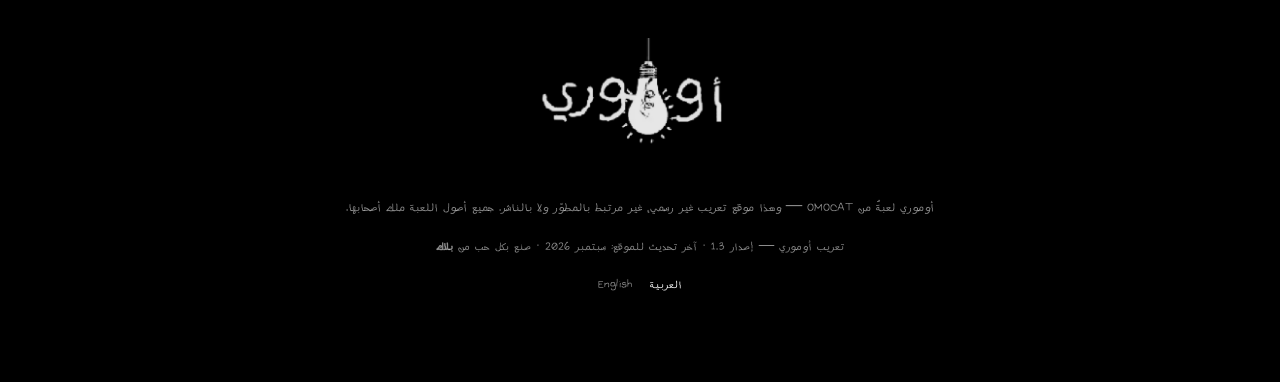
==== commit 93af60dd: "text edited" ====
--- a/index.html
+++ b/index.html
@@ -107,7 +107,7 @@
     <div class="hero__content reveal">
       <p class="hero__kicker">بلاك · <span class="team-brand"><img class="team-brand__logo team-brand__logo--sm" src="assets/img/etrdream-logo.png" alt="شعار فريق الحلم المتجدد" width="17" height="22" loading="lazy">فريق الحلم المتجدد</span> · <span class="team-brand"><img class="team-brand__logo team-brand__logo--sm" src="assets/img/omori-title-logo.png" alt="شعار فريق أوموري بالعربي" width="20" height="22" loading="lazy">فريق أوموري بالعربي</span></p>
       <h1 class="hero__title">أوموري <span class="hero__omori">بالعربية</span></h1>
-      <p class="hero__sub">اللعبة كما لم تلعبها من قبل — بالعربية. كل سطر حوار، وكل قائمة، وكل سجل معركة، والخط نفسه — من صنع مجتمع أوموري العربي.</p>
+      <p class="hero__sub">اللعبة كما لم تلعبها من قبل — بالعربية. كل سطر حوار، وكل قائمة، وكل سجل معركة، والخط نفسه — صُنع خصيصًا لِمجتمع أوموري العربي.</p>
       <div class="hero__actions">
         <a class="btn btn--primary" href="#download">حمّل التعريب</a>
         <a class="btn btn--ghost" href="#gallery">شاهد التعريب</a>
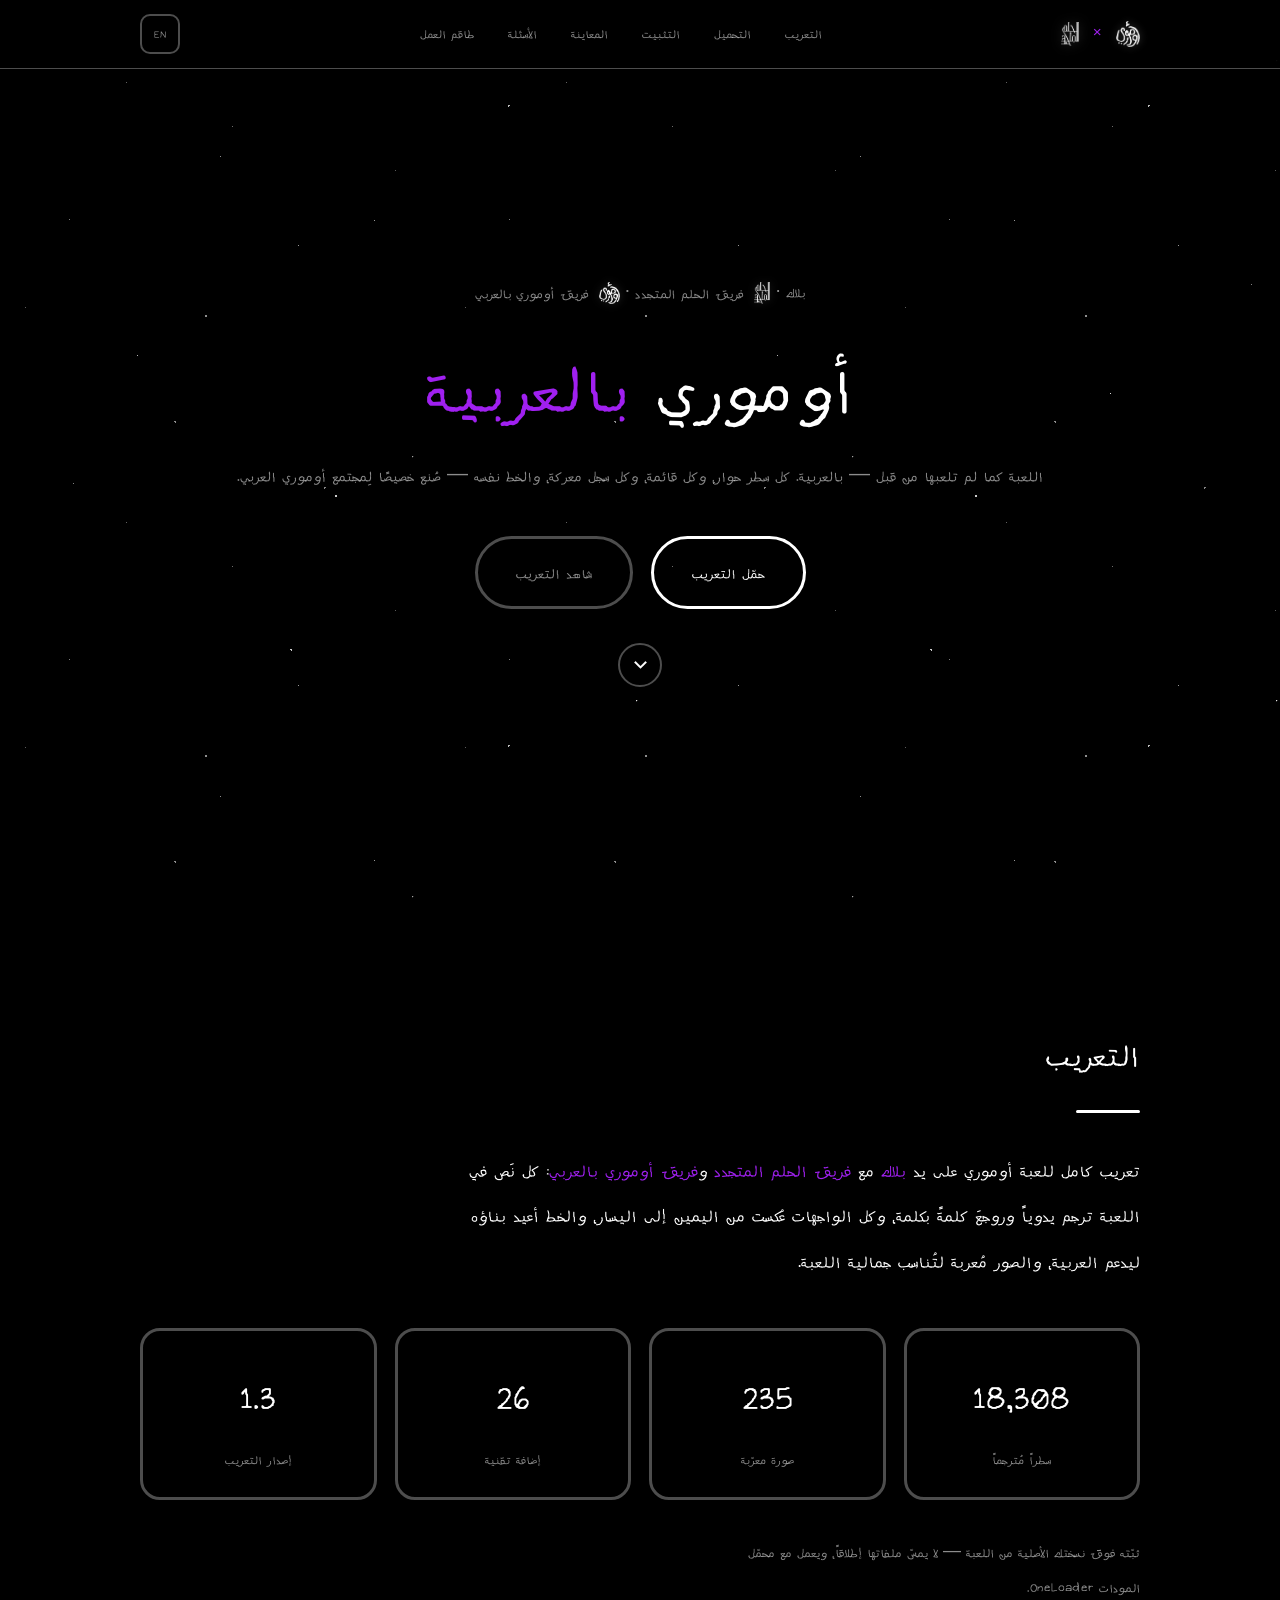
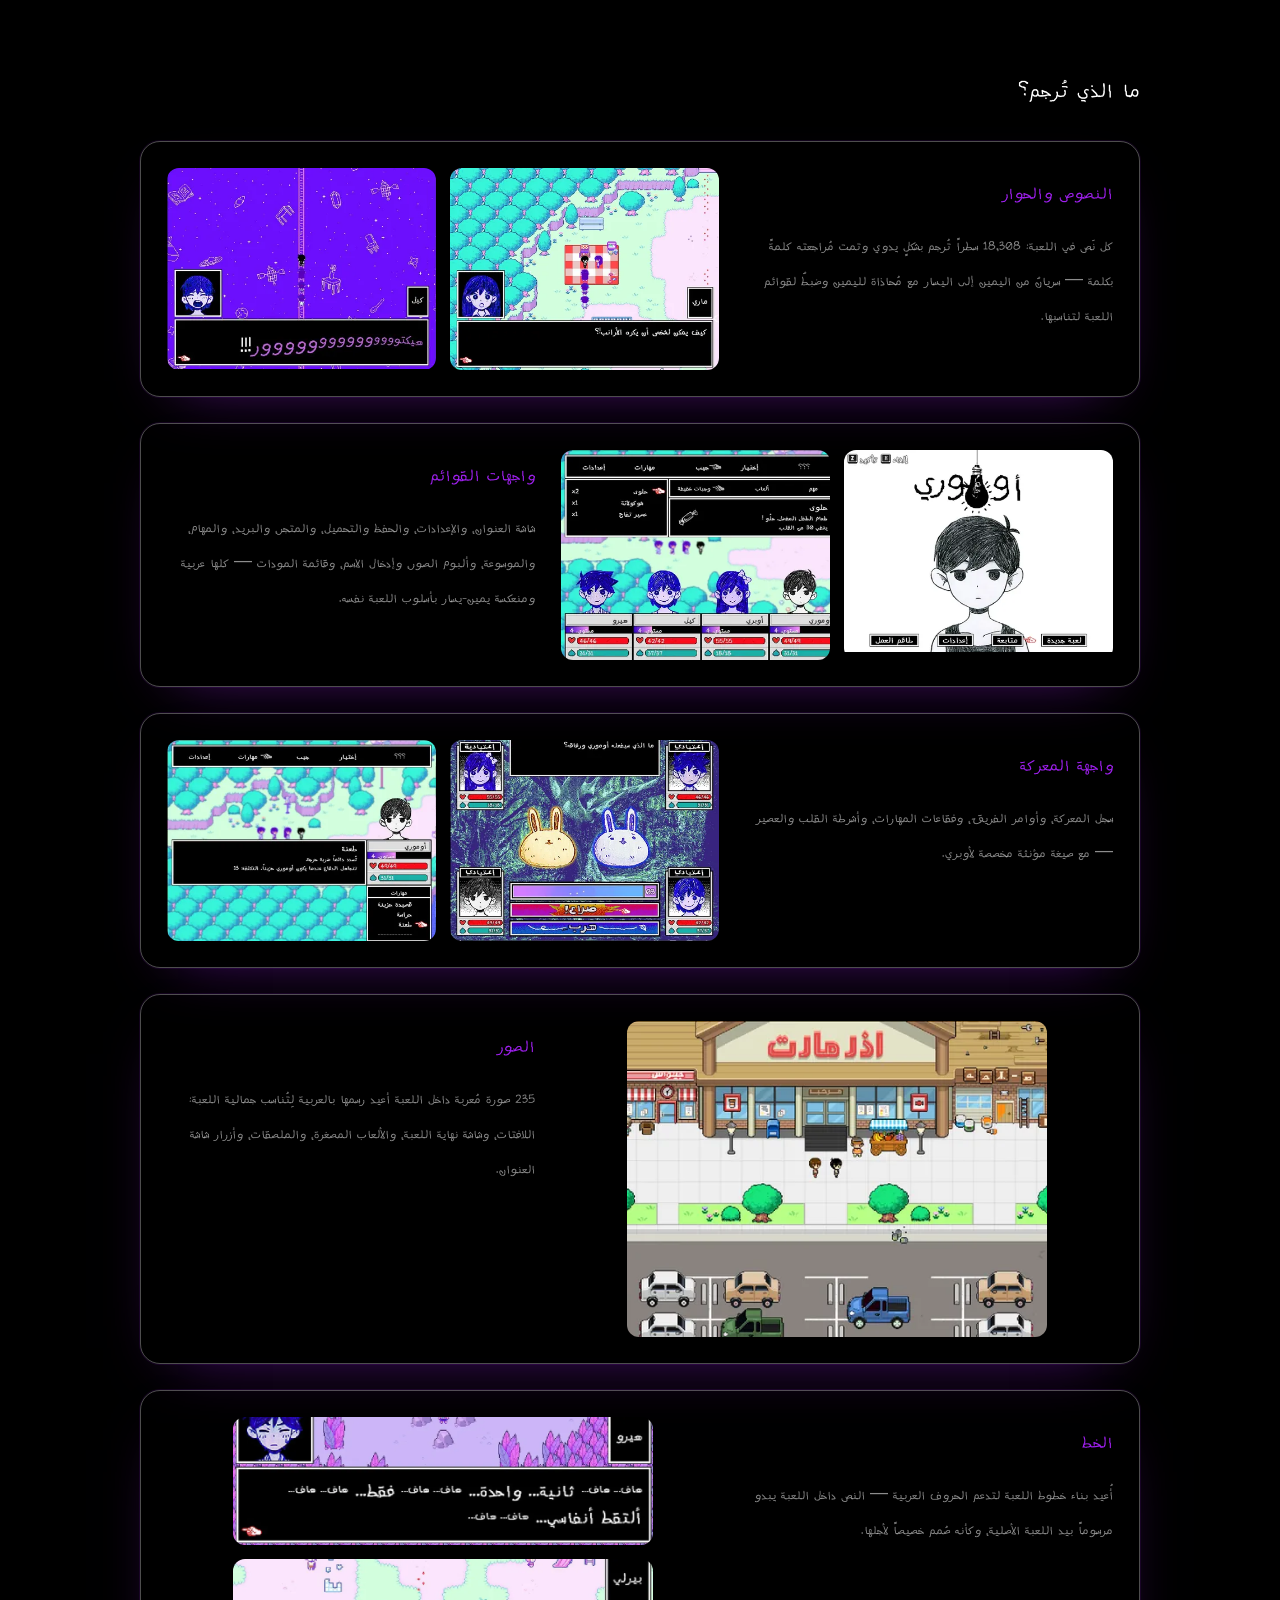
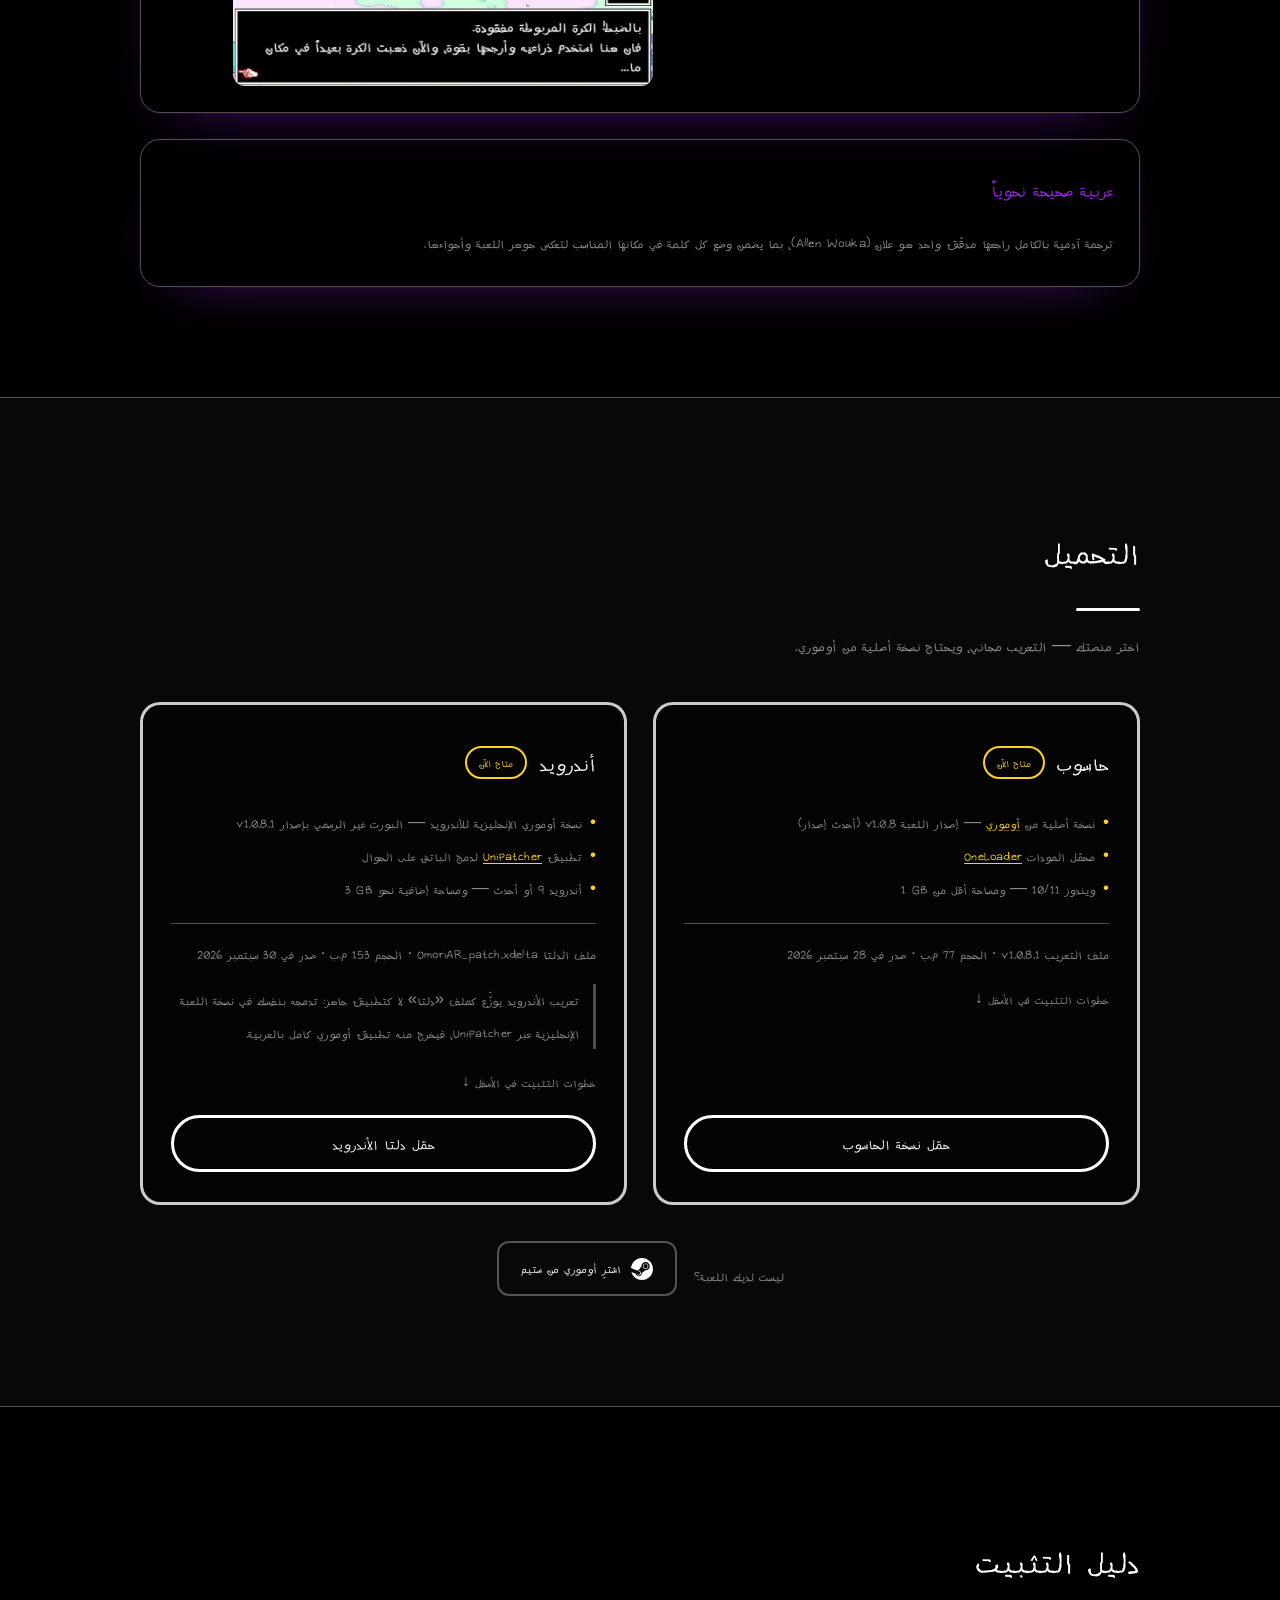
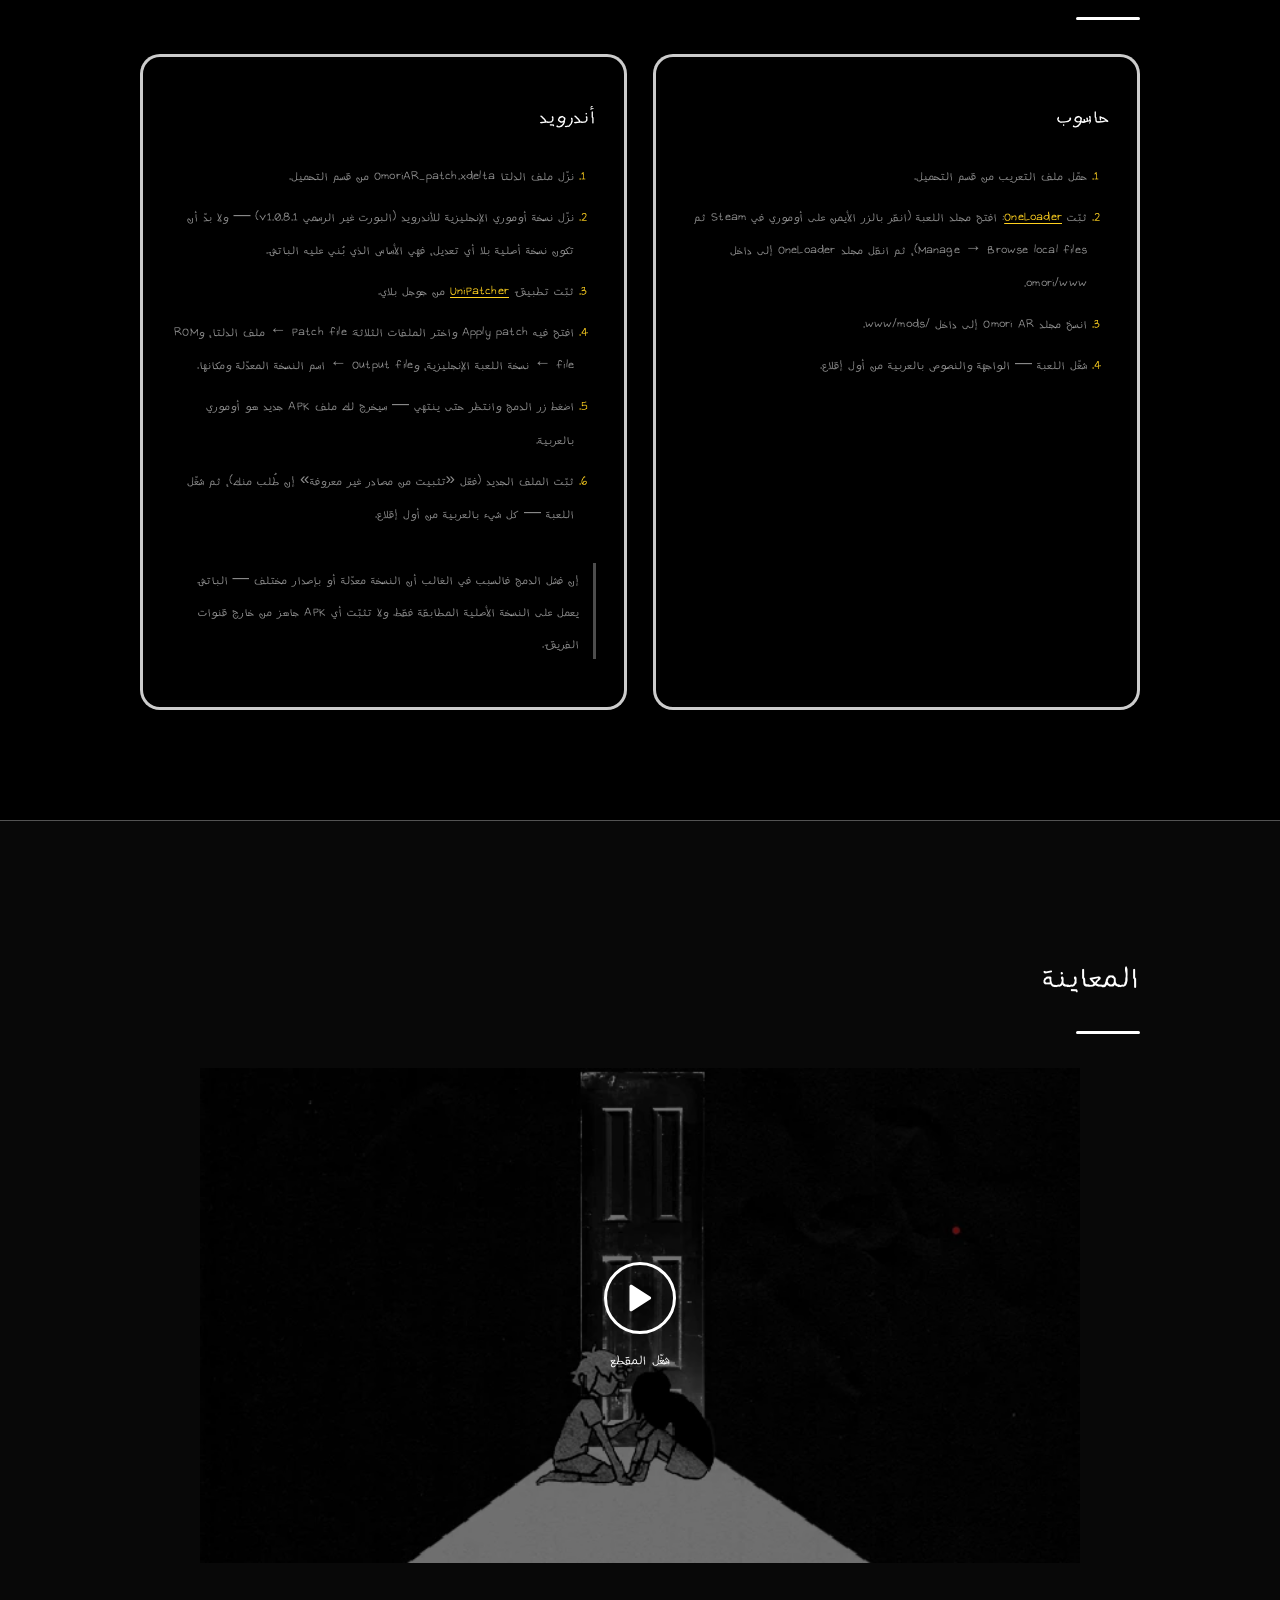
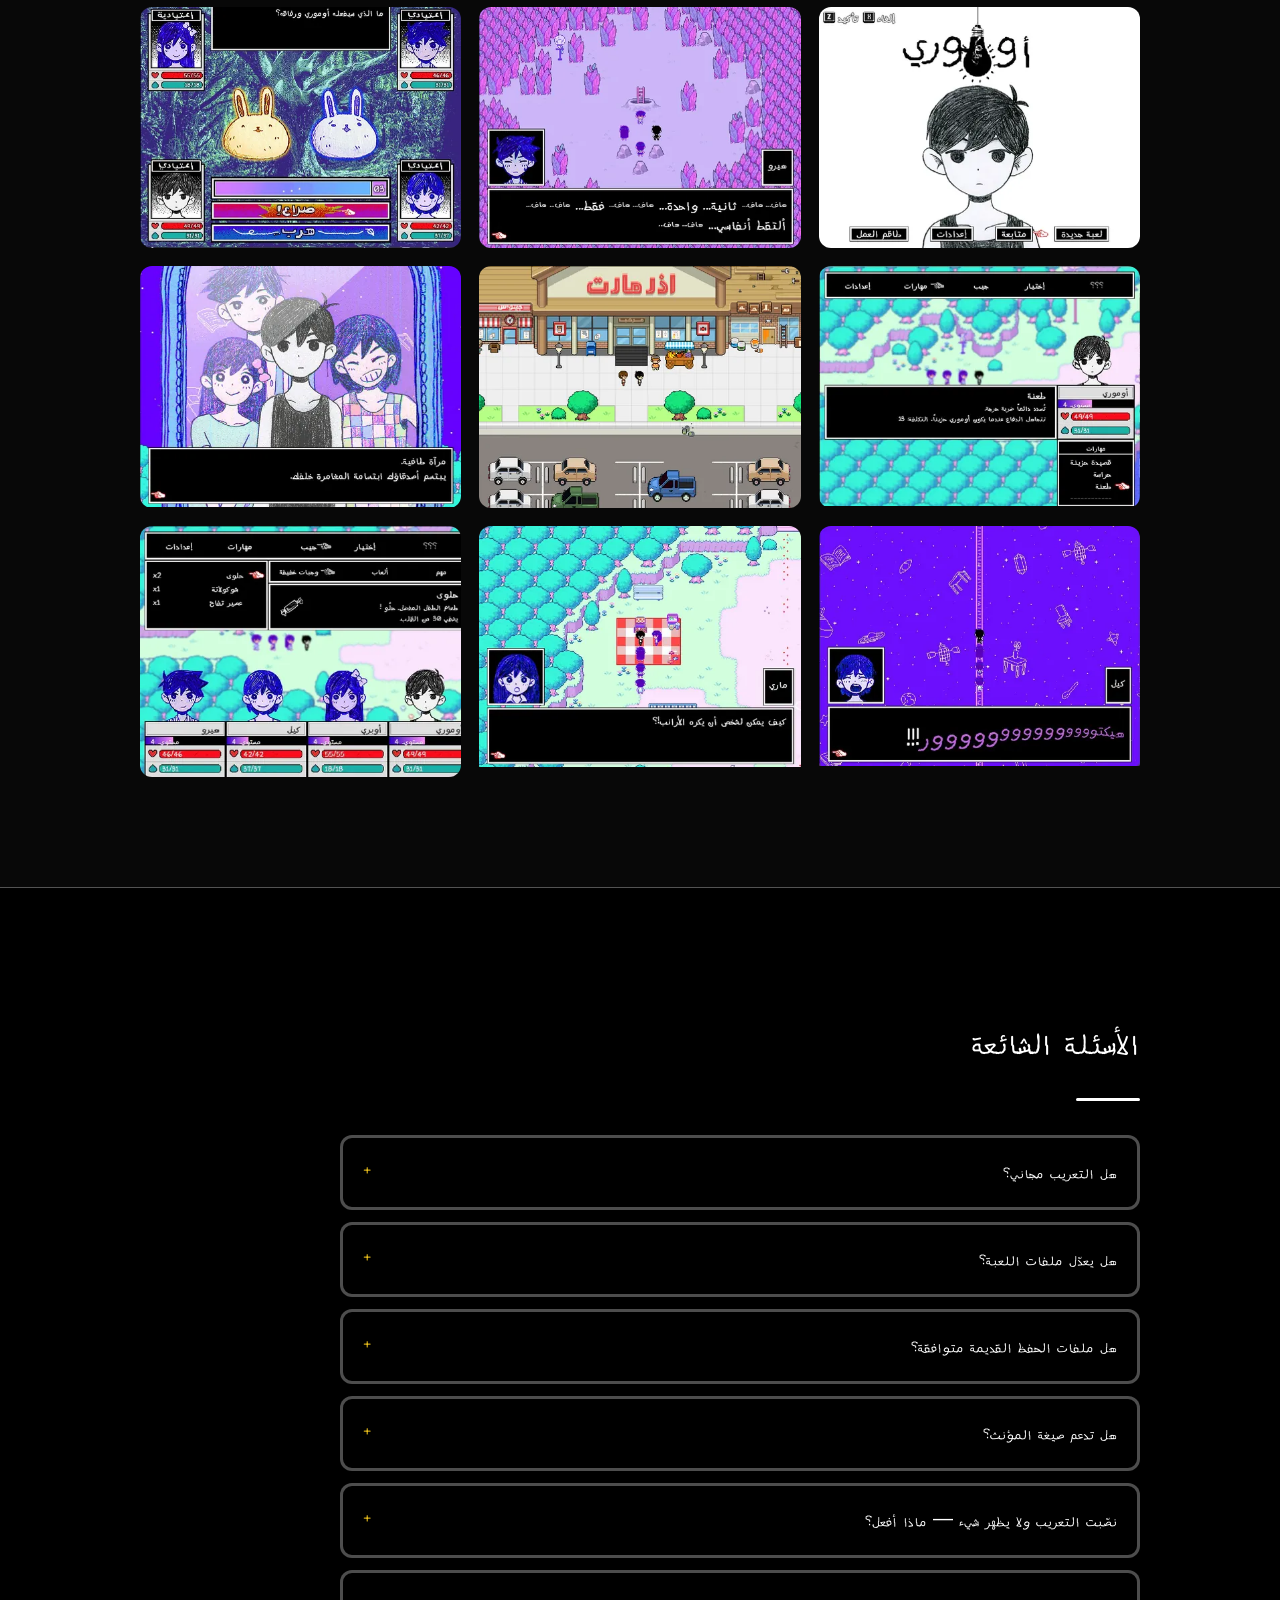
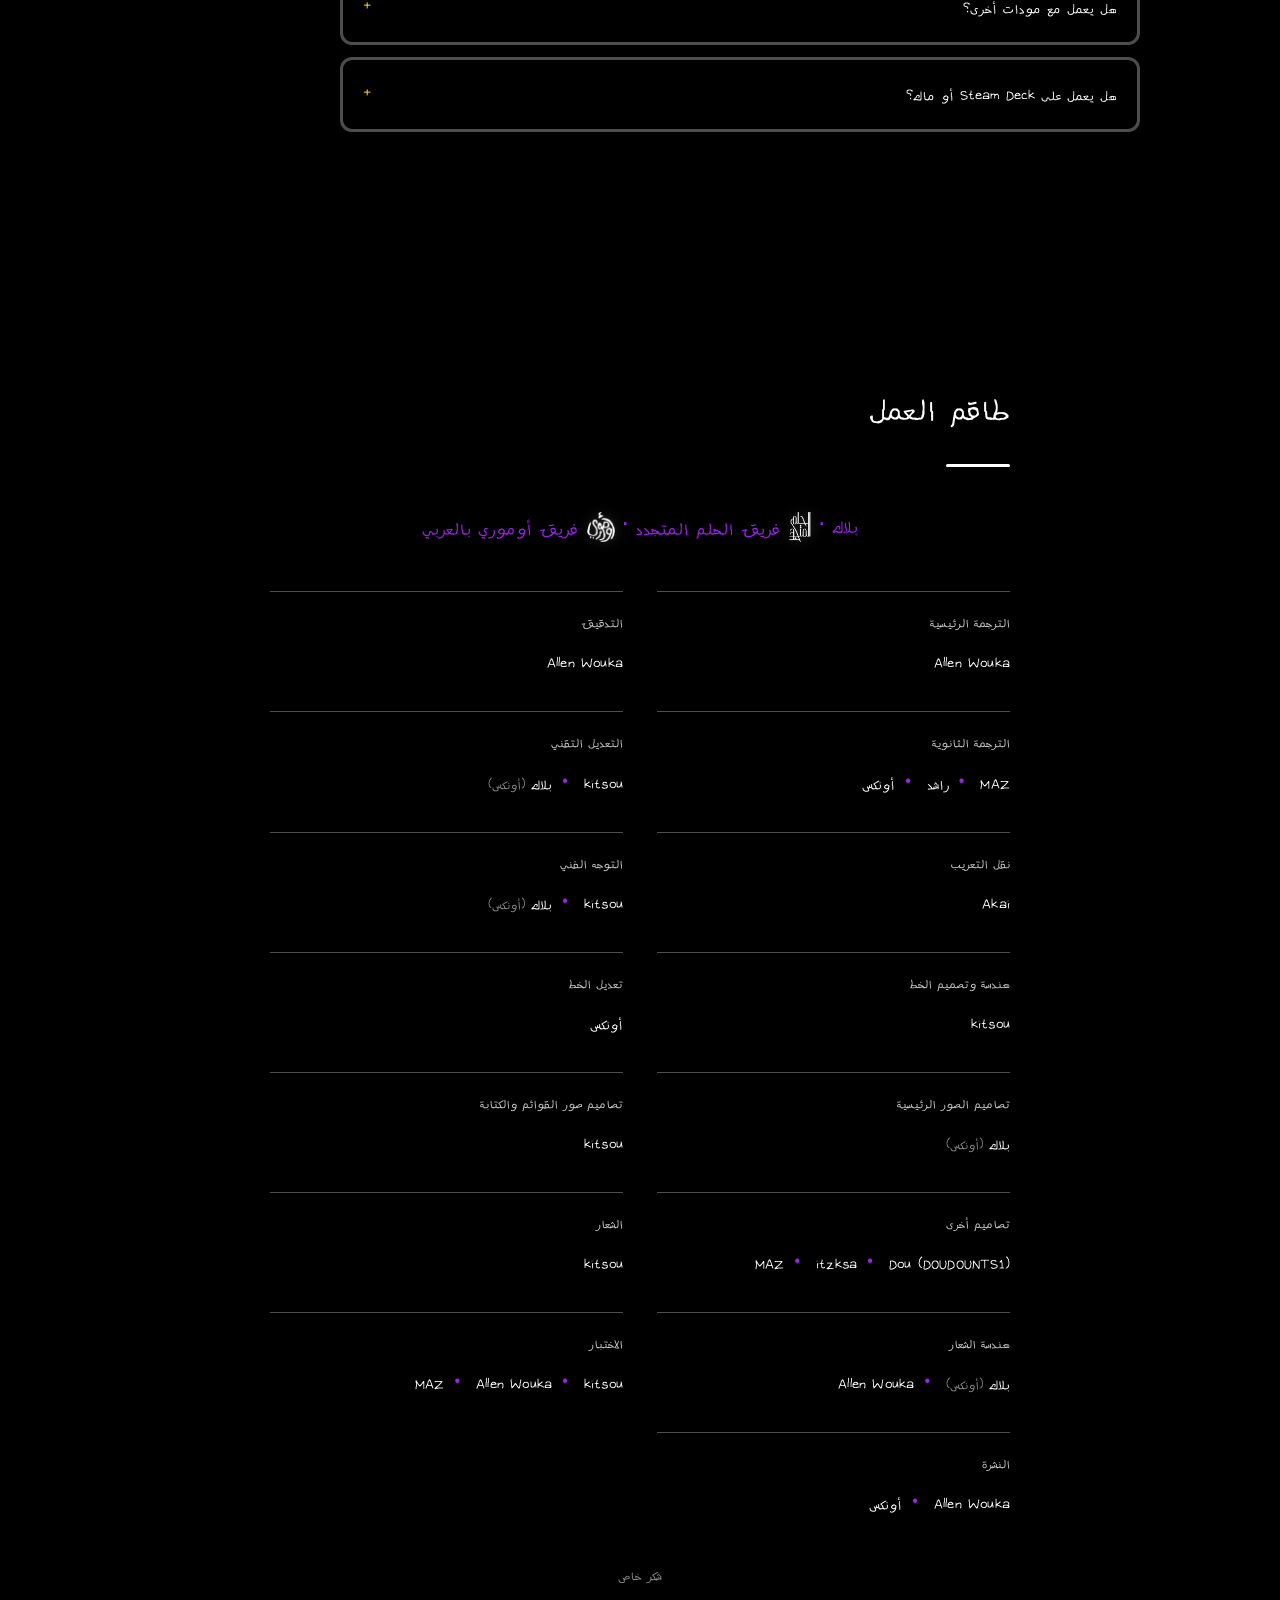
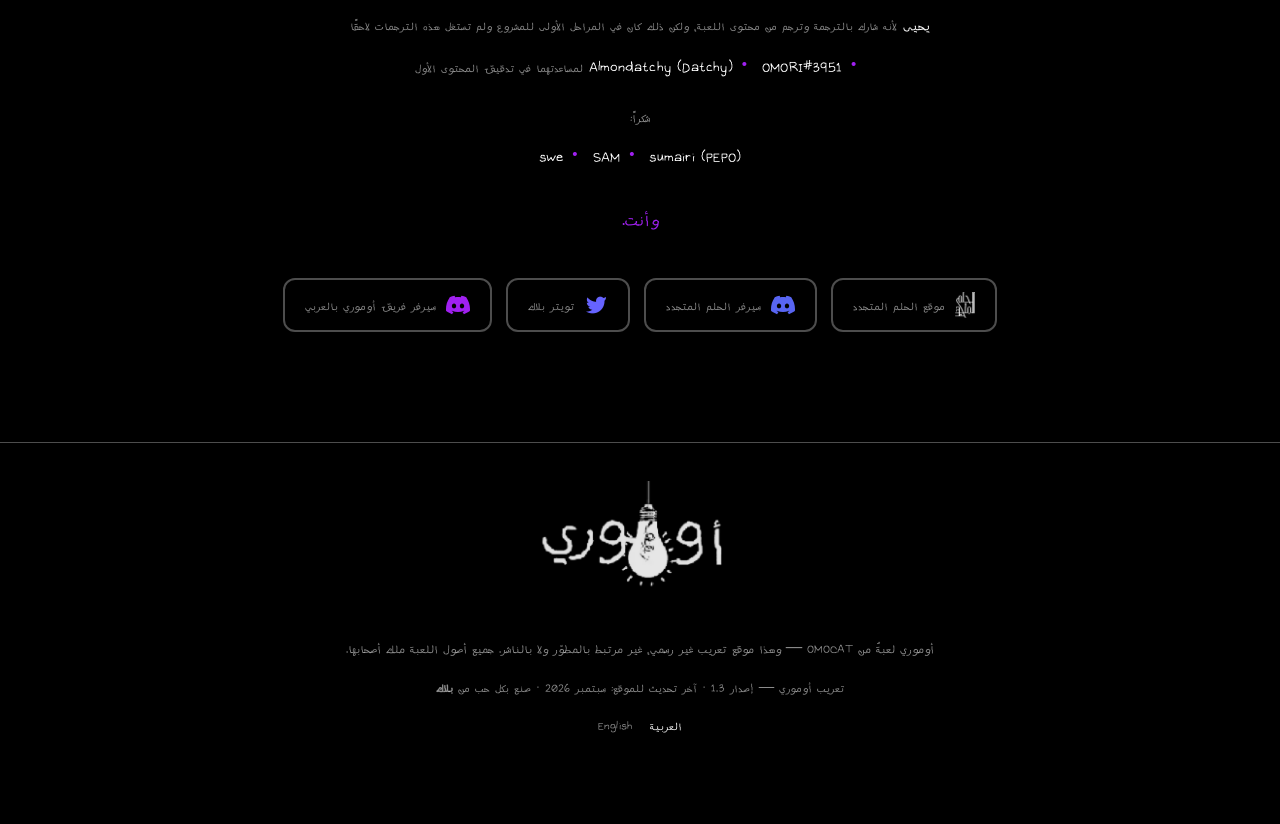
==== commit bae198b7: "Add files via upload" ====
--- a/index.html
+++ b/index.html
@@ -72,7 +72,6 @@
         <span class="brand__x latin">×</span>
         <img class="team-brand__logo" src="assets/img/etrdream-logo.png" alt="" width="22" height="30">
       </span>
-      <span class="brand__name"></span>
     </a>
     <nav class="nav" id="site-nav" aria-label="التنقل الرئيسي">
       <a href="#about">التعريب</a>
@@ -139,7 +138,7 @@
             <span class="stat__label">صورة معرّبة</span>
           </li>
           <li class="stat reveal">
-            <span class="stat__num" data-count="25">25</span>
+            <span class="stat__num" data-count="26">26</span>
             <span class="stat__label">إضافة تقنية</span>
           </li>
           <li class="stat reveal">
@@ -256,23 +255,28 @@
           </ul>
           <p class="dl__meta">
             ملف التعريب <span class="latin" data-site="build">v1.0.8.1</span> ·
-            الحجم <span data-site="size">77 م.ب</span> ·
-            صدر في <span data-site="date">28 سبتمبر 2026</span>
+            الحجم <span data-site="size-pc">77 م.ب</span> ·
+            صدر في <span data-site="date-pc">28 سبتمبر 2026</span>
           </p>
           <p class="dl__steps-hint">خطوات التثبيت في الأسفل ↓</p>
           <button class="btn btn--primary dl__btn" type="button" data-download="pc">حمّل نسخة الحاسوب</button>
         </article>
 
-        <article class="dl dl--soon reveal" id="dl-android">
-          <h3 class="dl__title">أندرويد <span class="dl__badge dl__badge--soon">قريباً</span></h3>
+        <article class="dl reveal" id="dl-android">
+          <h3 class="dl__title">أندرويد <span class="dl__badge">متاح الآن</span></h3>
           <ul class="dl__reqs" role="list">
-            <li>لعبة كاملة مستقلة، والعربية مدمجة داخلها في ملف واحد (<span class="latin">APK</span>)</li>
-            <li>أندرويد <span class="latin">9</span> أو أحدث</li>
-            <li>مساحة إضافية: نحو <span class="latin">2&nbsp;GB</span></li>
-          </ul>
-          <p class="dl__note" id="dl-android-note">نسخة الأندرويد قيد التجهيز ولم تُرفع بعد — تابع قنوات الفريق ليصلك الإعلان. خطوات التثبيت جاهزة في الأسفل وستنطبق فور صدورها.</p>
+            <li>نسخة أوموري الإنجليزية للأندرويد — البورت غير الرسمي بإصدار <span class="latin">v1.0.8.1</span></li>
+            <li>تطبيق <a class="latin dl-link" href="https://play.google.com/store/apps/details?id=org.emunix.unipatcher" target="_blank" rel="noopener">UniPatcher</a> لدمج الباتش على الجوال</li>
+            <li>أندرويد <span class="latin">9</span> أو أحدث — ومساحة إضافية نحو <span class="latin">3&nbsp;GB</span></li>
+          </ul>
+          <p class="dl__meta">
+            ملف الدلتا <span class="latin">OmoriAR_patch.xdelta</span> ·
+            الحجم <span data-site="size-android">153 م.ب</span> ·
+            صدر في <span data-site="date-android">30 سبتمبر 2026</span>
+          </p>
+          <p class="dl__note" id="dl-android-note">تعريب الأندرويد يوزَّع كملف «دلتا» لا كتطبيق جاهز: تدمجه بنفسك في نسخة اللعبة الإنجليزية عبر <span class="latin">UniPatcher</span>، فيخرج منه تطبيق أوموري كامل بالعربية.</p>
           <p class="dl__steps-hint">خطوات التثبيت في الأسفل ↓</p>
-          <button class="btn btn--ghost dl__btn" type="button" data-download="android" aria-describedby="dl-android-note">نسخة الأندرويد — قريباً</button>
+          <button class="btn btn--primary dl__btn" type="button" data-download="android" aria-describedby="dl-android-note">حمّل دلتا الأندرويد</button>
         </article>
       </div>
 
@@ -303,13 +307,16 @@
           </ol>
         </article>
         <article class="dl reveal">
-          <h3 class="dl__title">أندرويد <span class="dl__badge dl__badge--soon">قريباً</span></h3>
+          <h3 class="dl__title">أندرويد</h3>
           <ol class="dl__steps">
-            <li>حمّل ملف <span class="latin">APK</span> من قسم التحميل.</li>
-            <li>ثبّته كأي تطبيق (فعّل «مصادر غير معروفة» إن طُلب منك).</li>
-            <li>شغّل اللعبة — كل شيء بالعربية من أول إقلاع.</li>
+            <li>نزّل ملف الدلتا <span class="latin">OmoriAR_patch.xdelta</span> من قسم التحميل.</li>
+            <li>نزّل نسخة أوموري الإنجليزية للأندرويد (البورت غير الرسمي <span class="latin">v1.0.8.1</span>) — ولا بدّ أن تكون نسخة أصلية بلا أي تعديل، فهي الأساس الذي بُني عليه الباتش.</li>
+            <li>ثبّت تطبيق <a class="latin dl-link" href="https://play.google.com/store/apps/details?id=org.emunix.unipatcher" target="_blank" rel="noopener">UniPatcher</a> من جوجل بلاي.</li>
+            <li>افتح فيه <span class="latin">Apply patch</span> واختر الملفات الثلاثة: <span class="latin">Patch file</span> ← ملف الدلتا، و<span class="latin">ROM file</span> ← نسخة اللعبة الإنجليزية، و<span class="latin">Output file</span> ← اسم النسخة المعدّلة ومكانها.</li>
+            <li>اضغط زر الدمج وانتظر حتى ينتهي — سيخرج لك ملف <span class="latin">APK</span> جديد هو أوموري بالعربية.</li>
+            <li>ثبّت الملف الجديد (فعّل «تثبيت من مصادر غير معروفة» إن طُلب منك)، ثم شغّل اللعبة — كل شيء بالعربية من أول إقلاع.</li>
           </ol>
-          <p class="dl__note">هذه الخطوات تخص نسخة الأندرويد، وهي قيد التجهيز. إن وصلك أي ملف <span class="latin">APK</span> من خارج قنوات الفريق الرسمية فلا تثبته.</p>
+          <p class="dl__note">إن فشل الدمج فالسبب في الغالب أن النسخة معدّلة أو بإصدار مختلف — الباتش يعمل على النسخة الأصلية المطابقة فقط. ولا تثبّت أي <span class="latin">APK</span> جاهز من خارج قنوات الفريق.</p>
         </article>
       </div>
     </div>
@@ -481,6 +488,12 @@
           </ul>
         </div>
         <div class="creds__group">
+          <h3 class="creds__role">نقل التعريب</h3>
+          <ul class="creds__names" role="list">
+            <li><span class="latin">Akai</span></li>
+          </ul>
+        </div>
+        <div class="creds__group">
           <h3 class="creds__role">التوجه الفني</h3>
           <ul class="creds__names" role="list">
             <li><span class="latin">kitsou</span></li>
--- a/css/main.css
+++ b/css/main.css
@@ -63,13 +63,13 @@
 :is(body, h1, h2, h3, h4, .hero__kicker, .btn, .nav a, .stat__num, .about__lead, .cr-teams,
     .creds__names, .thanks__title, .thanks__you, .dl__title, .dl__badge,
     .faq__item summary, .lang-switch, .lightbox__cap, .video-cover__label,
-    .community__link, .steam-cta__btn, .brand__name, .lightbox__counter) {
+    .community__link, .steam-cta__btn, .lightbox__counter) {
   font-family: var(--font);
 }
 
 .faq__item p, .about__note, .thanks__note, .cred-alias, .dl__reqs li, .dl__steps li,
-.dl__meta, .dl__note, .dl__verify p, .download-note,
-.site-footer p, .section--download .download-note, .feat__note {
+.dl__meta, .dl__note, .download-note,
+.site-footer p, .section--download .download-note {
   font-family: var(--font);
 }
 
@@ -186,7 +186,6 @@
   color: var(--white);
   white-space: nowrap;
 }
-.brand__name { font-size: 21px; }
 
 /* header brand lockup: [OMORI logo] × [eternal-dream logo] */
 .brand__collab {
@@ -514,11 +513,6 @@
   font-size: 18px;
 }
 .feat__text p:last-child { margin-bottom: 0; }
-.feat__note {
-  border-inline-start: 3px solid var(--happy);
-  padding-inline-start: 14px;
-  font-size: 16.5px;
-}
 
 /* a group of screenshots inside a feature block: two per row is the most we show */
 .plate {
@@ -579,7 +573,6 @@
   display: flex;
   flex-direction: column;
 }
-.dl--soon { border-style: dashed; }
 .dl__title {
   margin: 0 0 16px;
   font-weight: normal;
@@ -596,7 +589,6 @@
   border-radius: 999px;
   padding: 1px 12px;
 }
-.dl__badge--soon { border-color: var(--dim); color: var(--dim); }
 .dl__reqs {
   list-style: none;
   padding: 0;
@@ -634,33 +626,6 @@
   border-inline-start: 3px solid var(--faint);
   padding-inline-start: 14px;
 }
-.dl__verify { margin: 0 0 18px; }
-.dl__verify summary {
-  color: var(--dim);
-  font-size: 16px;
-  font-family: var(--font);
-  list-style: none;
-  display: flex;
-  align-items: center;
-  gap: 10px;
-}
-.dl__verify summary::-webkit-details-marker { display: none; }
-.dl__verify summary::before {
-  content: "+";
-  color: var(--happy);
-  font-size: 19px;
-}
-.dl__verify[open] summary::before { content: "−"; }
-.dl__verify p { color: var(--dim); font-size: 15.5px; margin: 10px 0 0; }
-.dl__hash {
-  font-size: 12.5px;
-  word-break: break-all;
-  color: var(--dim);
-  background: rgba(255, 255, 255, .05);
-  border-radius: 8px;
-  padding: 8px 10px;
-}
-
 .dl-msg {
   margin: 26px 0 0;
   padding: 14px 20px;
@@ -1206,7 +1171,6 @@
   .hero__actions .btn { width: 100%; }
   .plates { grid-template-columns: 1fr; }
   .plate { grid-template-columns: 1fr; }
-  .brand__name { display: none; }
   .feat { padding: 18px 16px; }
   .lightbox { padding: 56px 12px; }
   .lightbox__nav { width: 44px; height: 44px; }
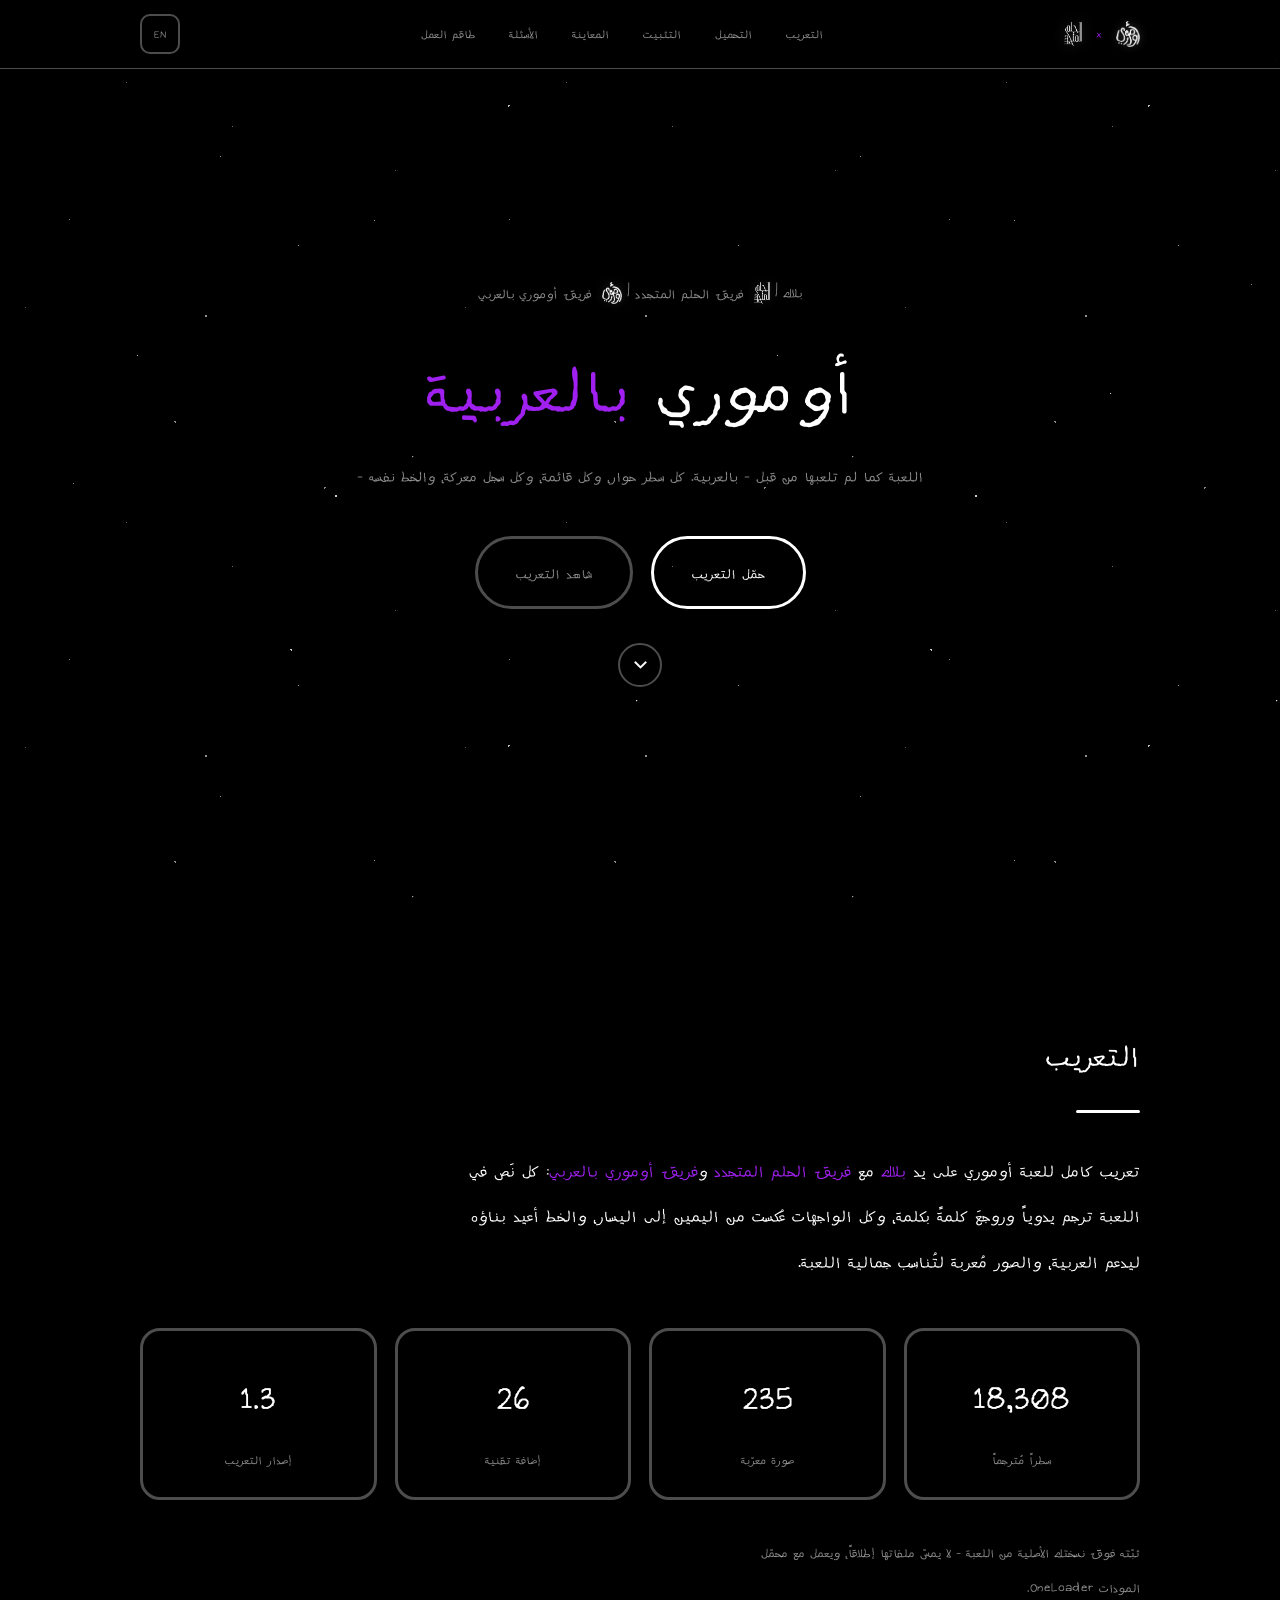
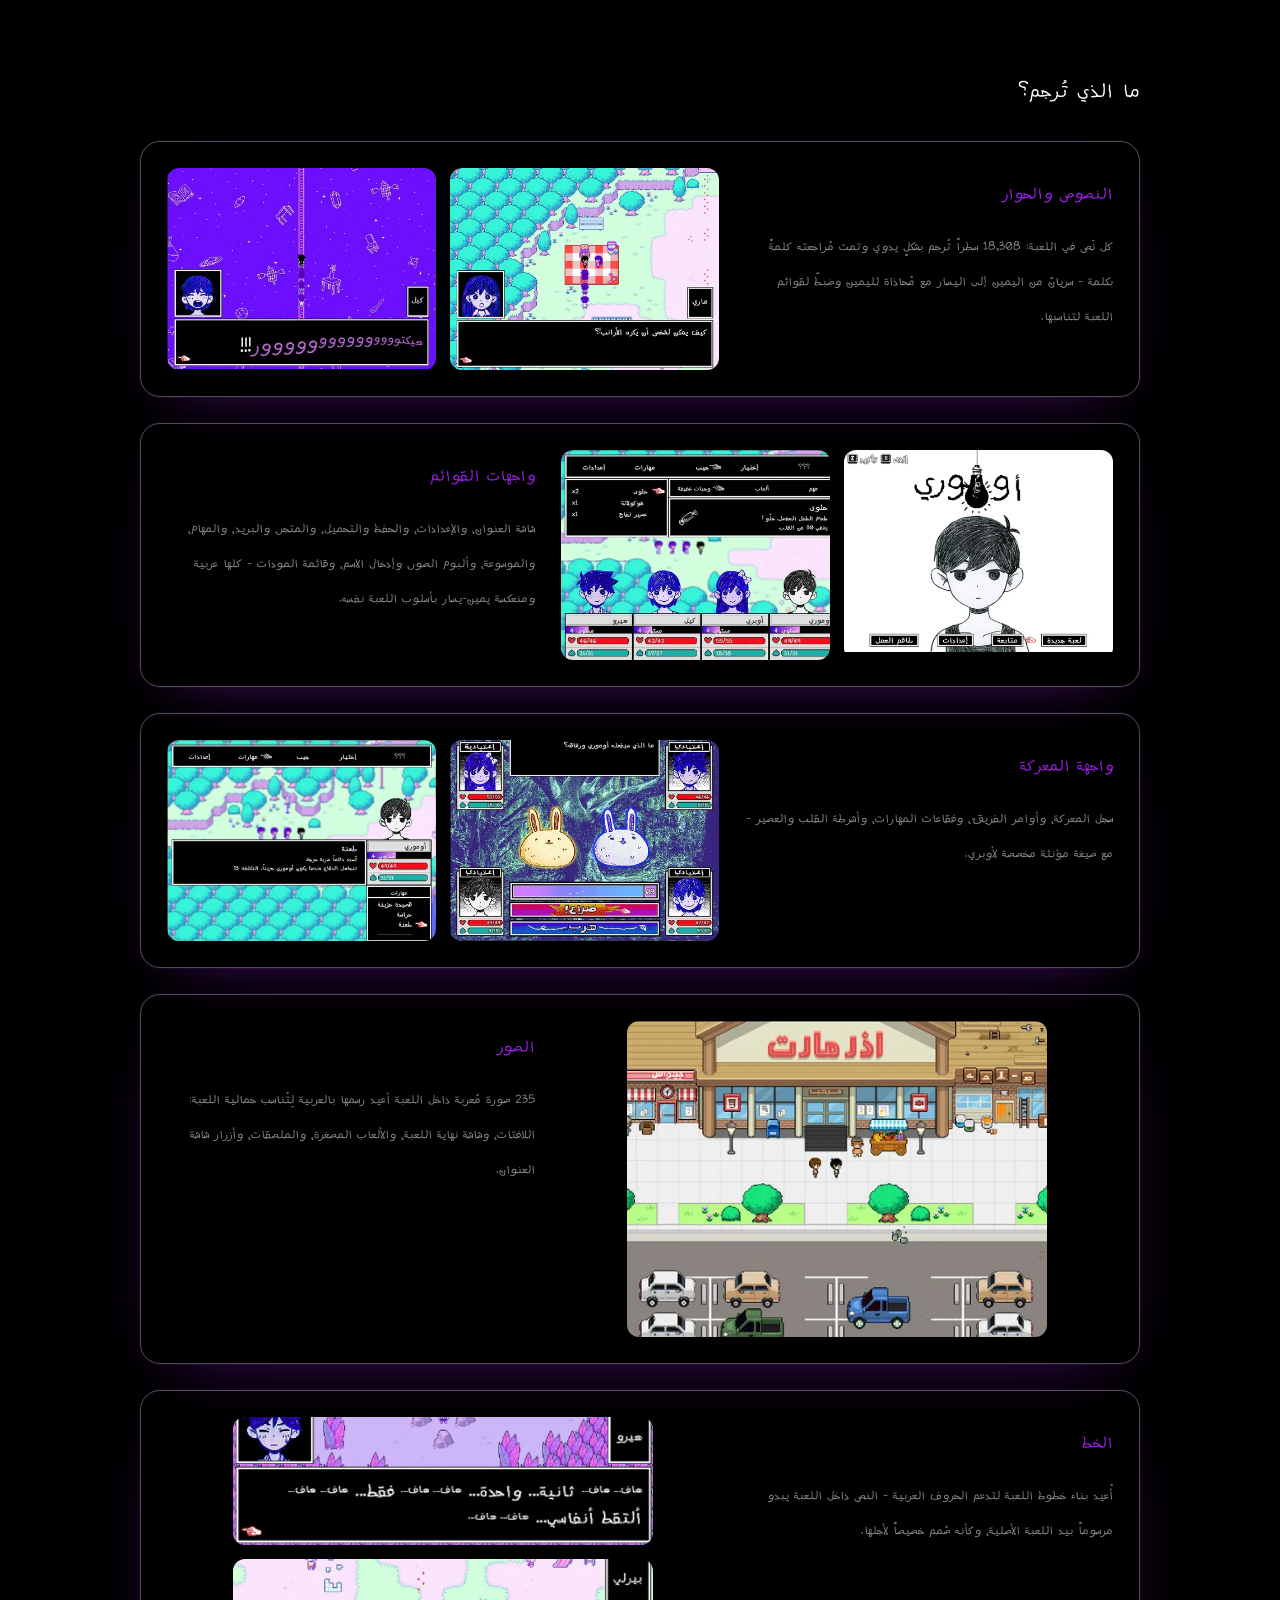
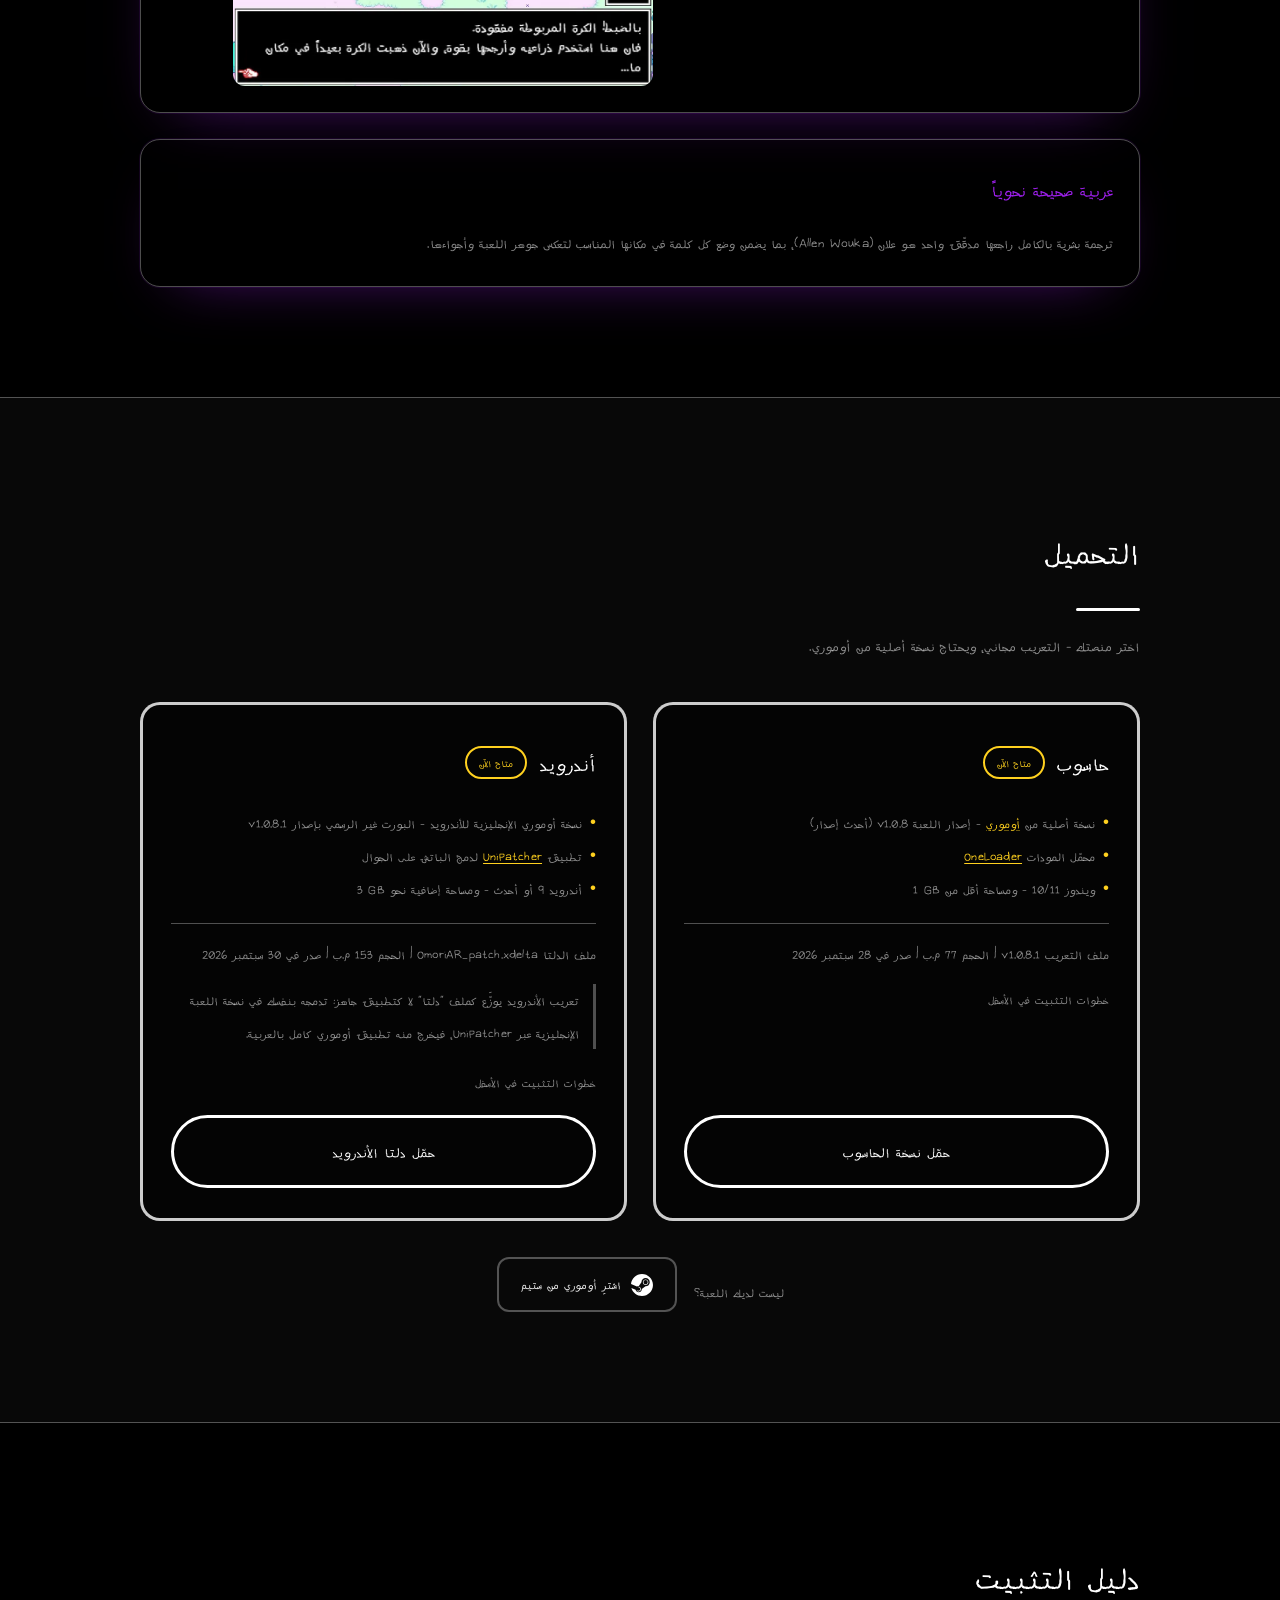
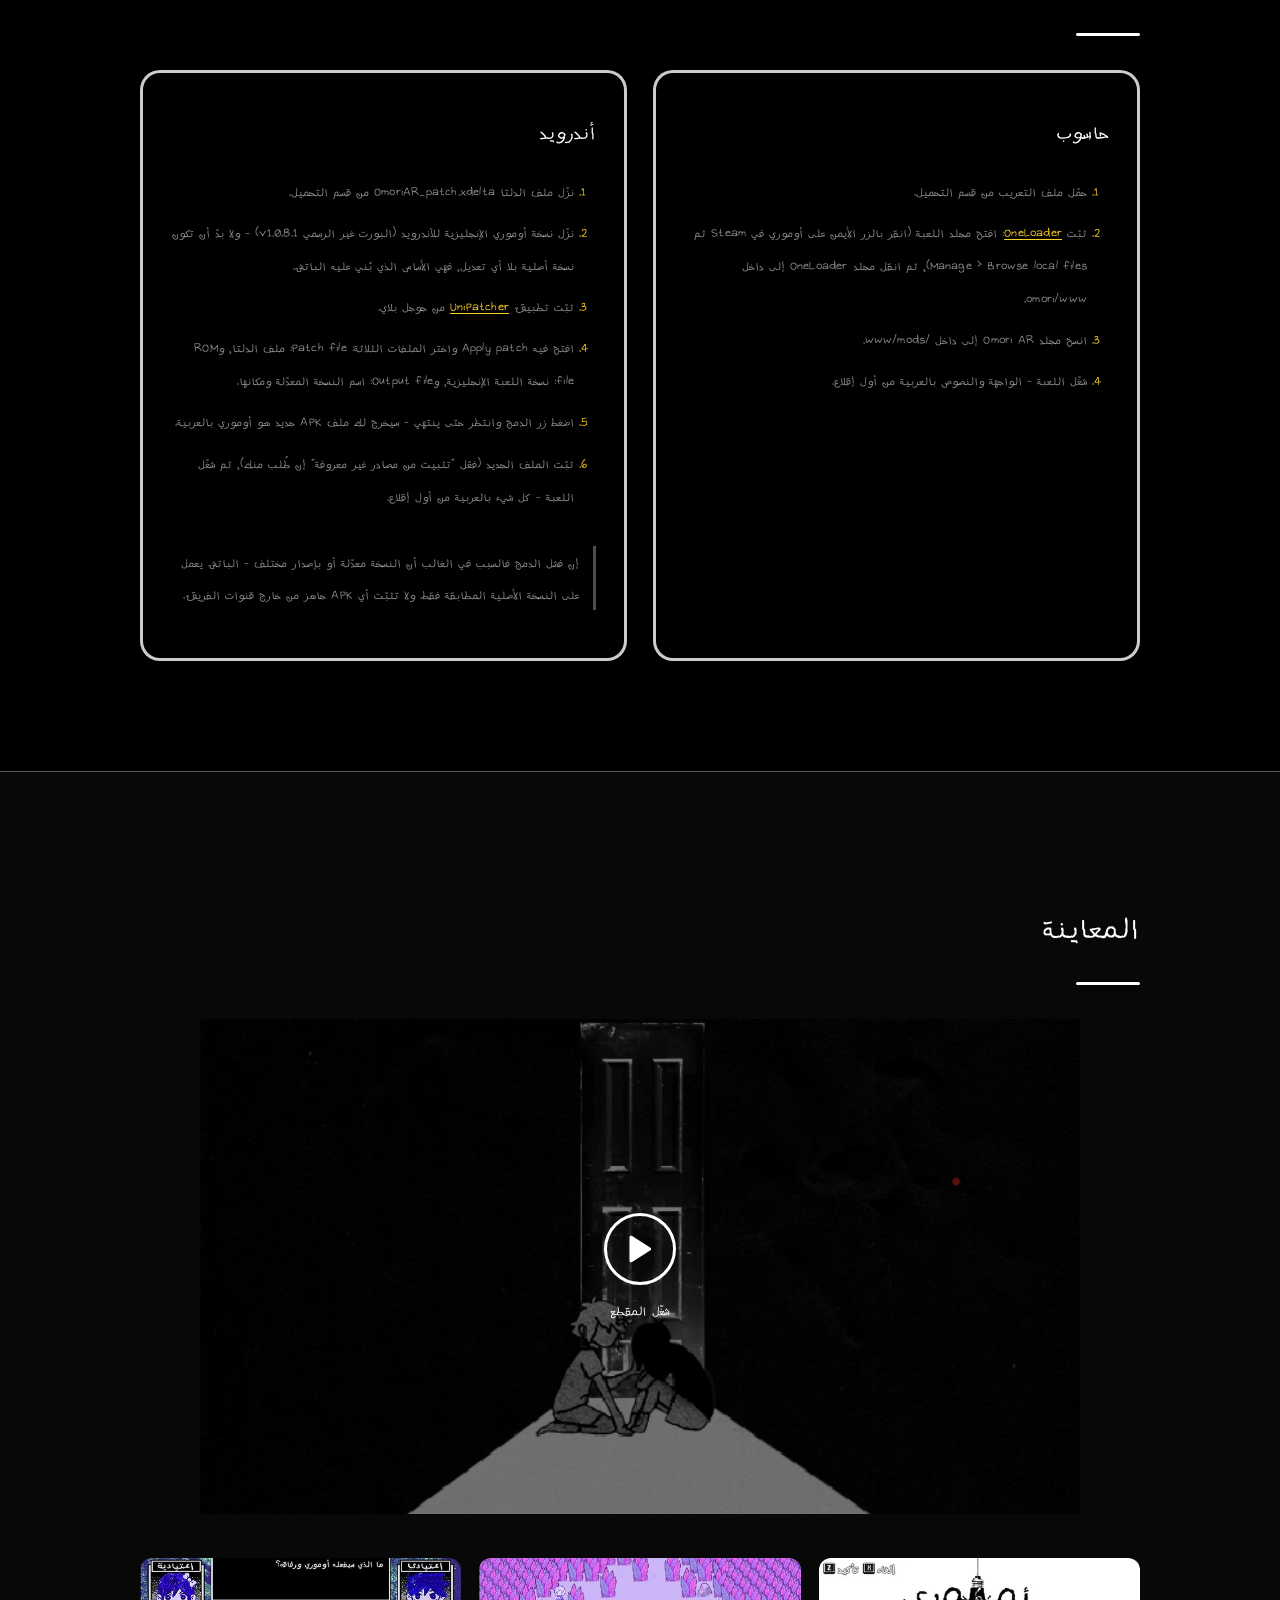
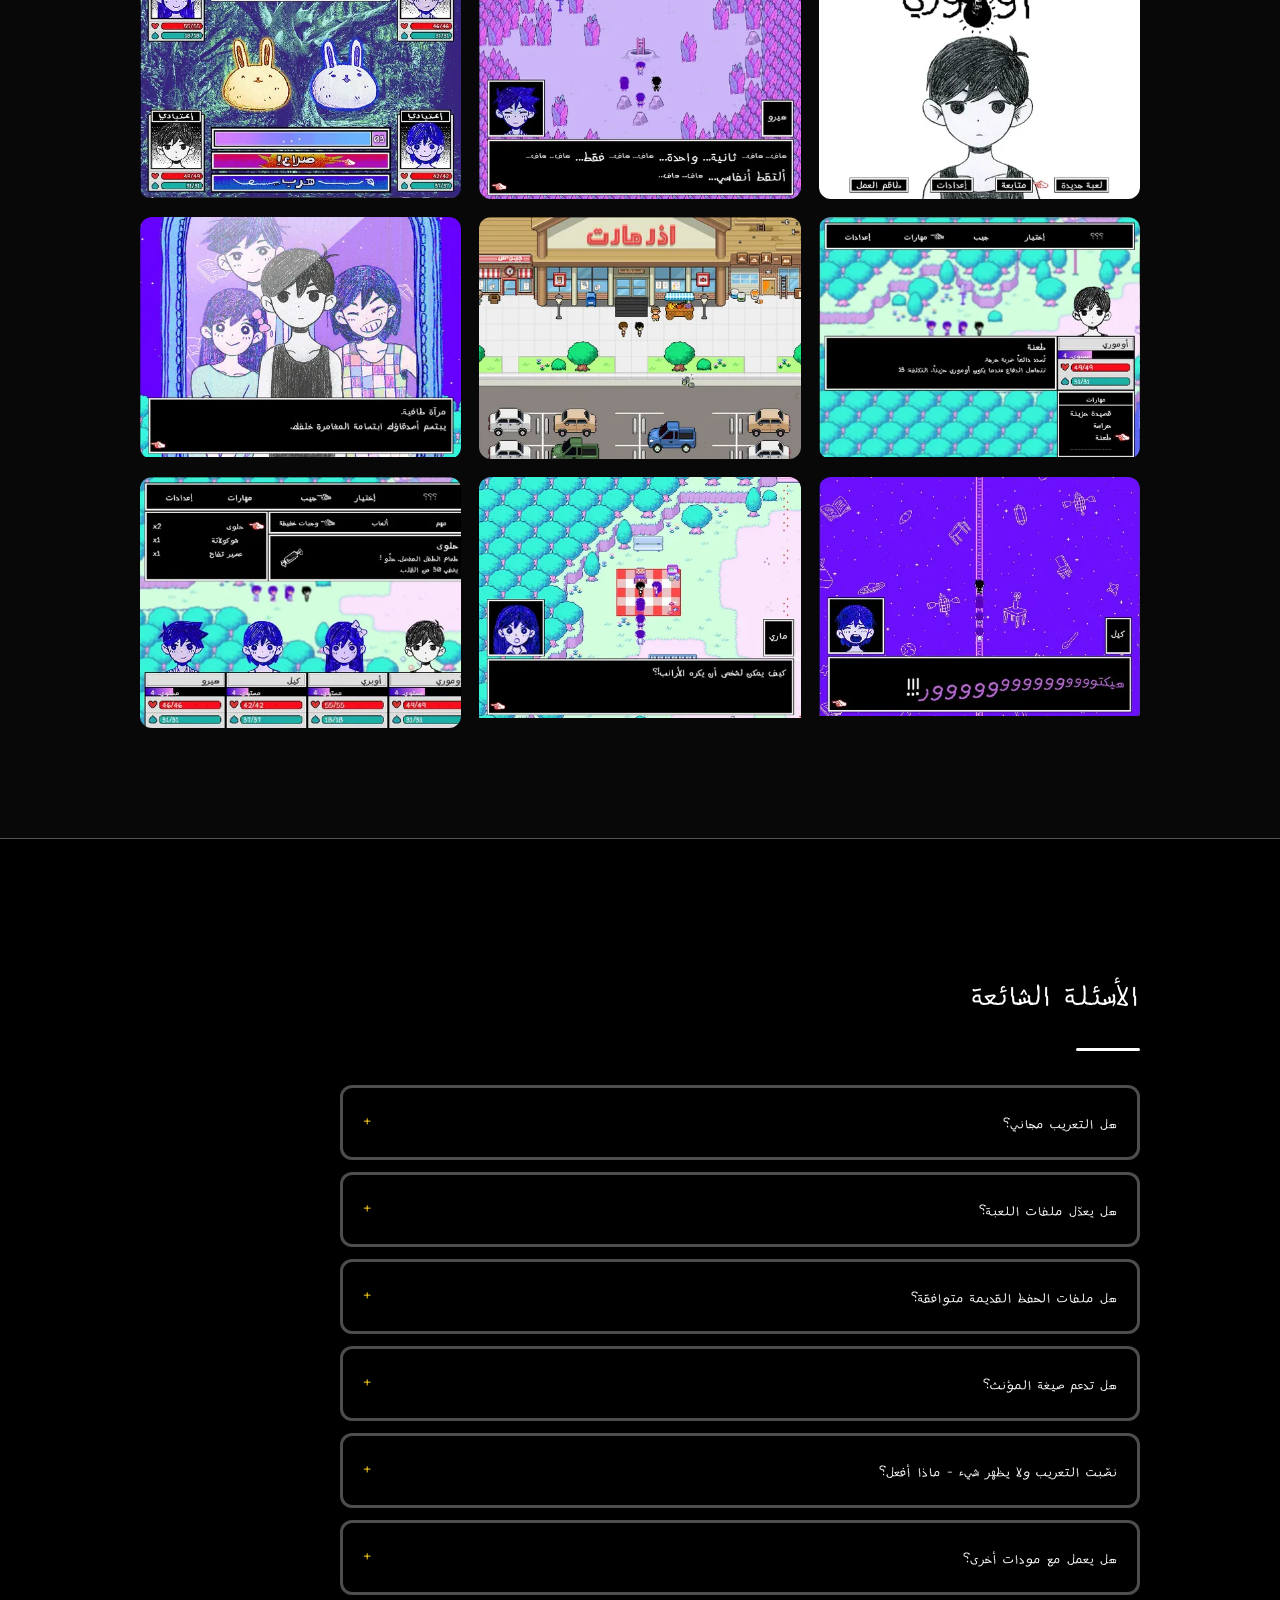
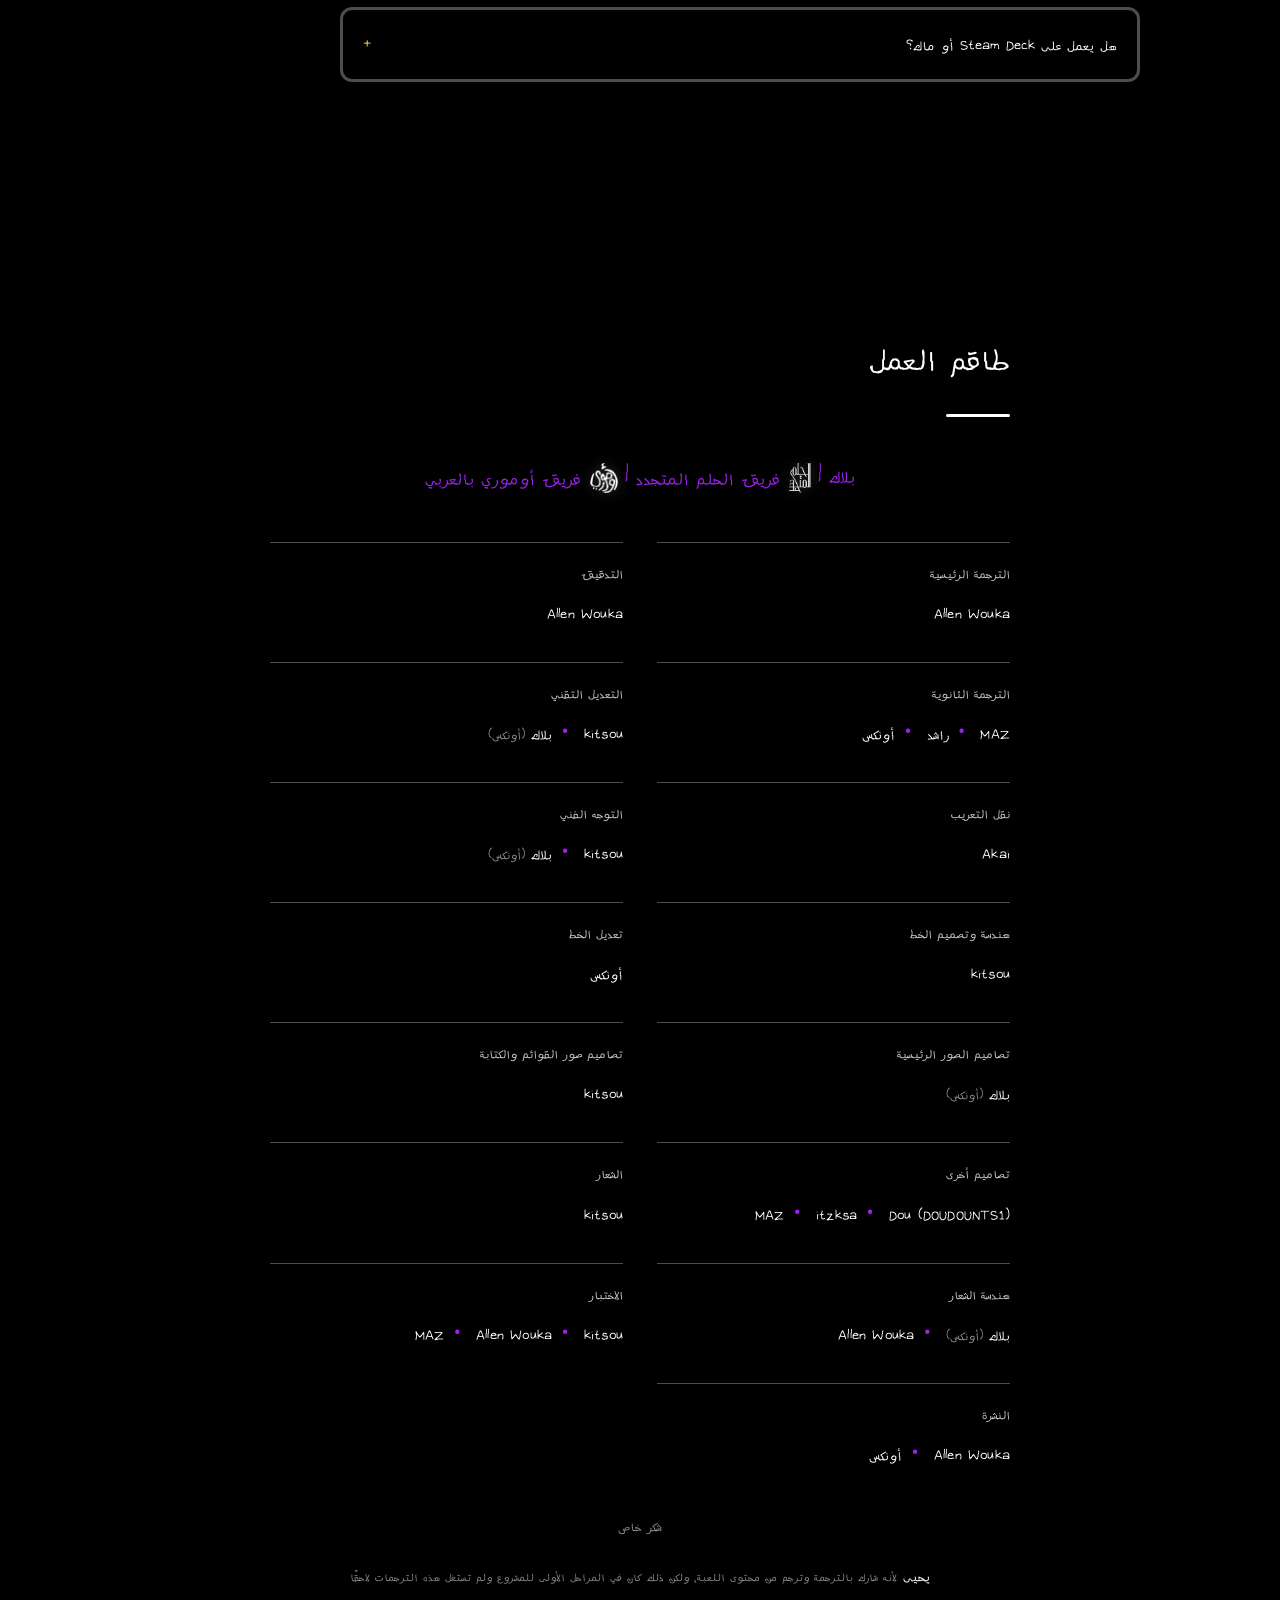
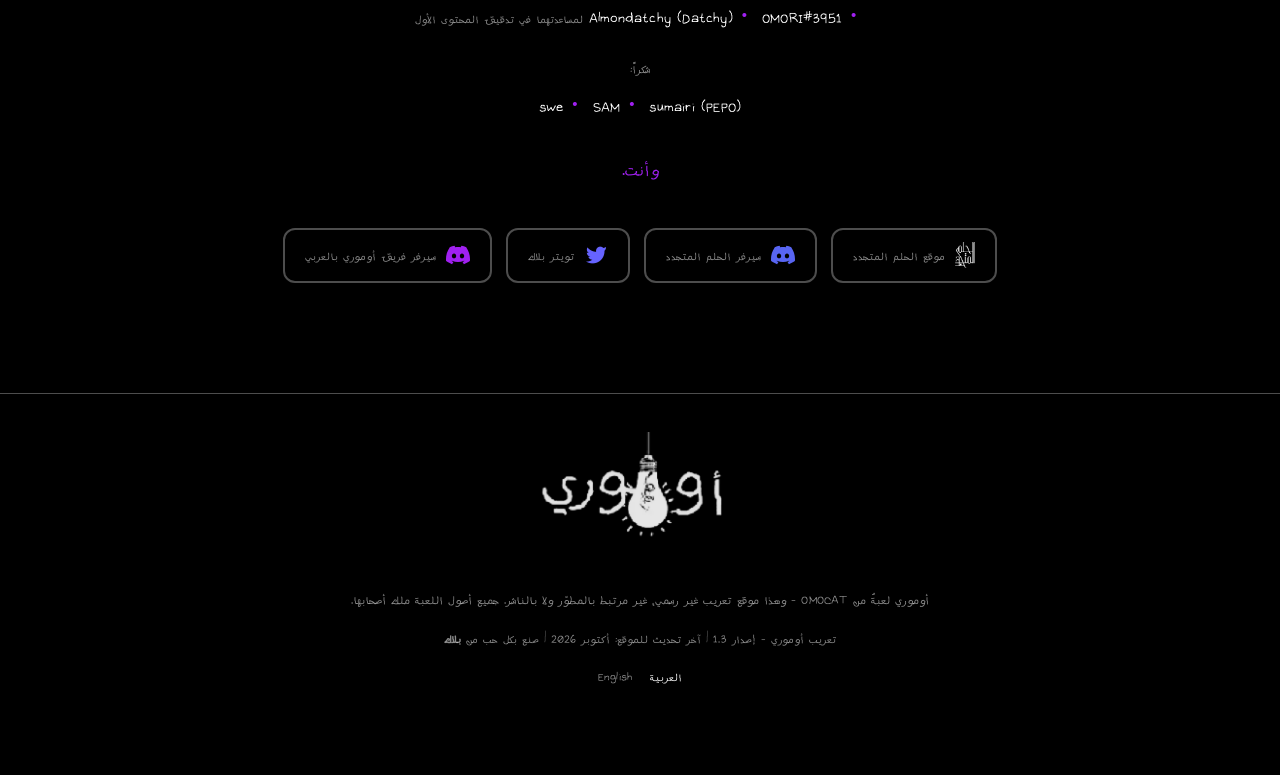
==== commit f7df5351: "Add files via upload" ====
--- a/index.html
+++ b/index.html
@@ -11,39 +11,88 @@
 <script type="application/ld+json">
 {
   "@context": "https://schema.org",
-  "@type": "SoftwareApplication",
-  "name": "تعريب أوموري",
-  "alternateName": "OMORI Arabic Localization",
-  "url": "https://ylblack.github.io/omoriAR-website/",
-  "image": "https://ylblack.github.io/omoriAR-website/assets/img/og-image.png",
-  "applicationCategory": "GameApplication",
-  "operatingSystem": "Windows 10, Windows 11, Android 9+",
-  "softwareVersion": "1.3",
-  "inLanguage": "ar",
-  "offers": { "@type": "Offer", "price": "0", "priceCurrency": "USD" },
-  "author": { "@type": "Organization", "name": "فريق الحلم المتجدد" },
-  "isBasedOn": {
-    "@type": "VideoGame",
-    "name": "OMORI",
-    "author": { "@type": "Organization", "name": "OMOCAT" },
-    "sameAs": "https://store.steampowered.com/app/1150690/OMORI/"
-  }
+  "@graph": [
+    {
+      "@type": "SoftwareApplication",
+      "@id": "https://omoriar.netlify.app/#windows",
+      "url": "https://omoriar.netlify.app/",
+      "name": "تعريب أوموري",
+      "alternateName": "OMORI Arabic Localization",
+      "image": "https://omoriar.netlify.app/assets/img/og-image.png",
+      "applicationCategory": "GameApplication",
+      "softwareVersion": "1.3",
+      "inLanguage": "ar",
+      "offers": {
+        "@type": "Offer",
+        "price": "0",
+        "priceCurrency": "USD"
+      },
+      "author": {
+        "@type": "Organization",
+        "name": "فريق الحلم المتجدد"
+      },
+      "isBasedOn": {
+        "@type": "VideoGame",
+        "name": "OMORI",
+        "author": {
+          "@type": "Organization",
+          "name": "OMOCAT"
+        },
+        "sameAs": "https://store.steampowered.com/app/1150690/OMORI/"
+      },
+      "operatingSystem": "Windows 10, Windows 11",
+      "downloadUrl": "https://github.com/YLBlack/omoriAR-website/releases/download/v1.0.8.1/Omori.AR.release.zip",
+      "fileSize": "77MB"
+    },
+    {
+      "@type": "SoftwareApplication",
+      "@id": "https://omoriar.netlify.app/#android",
+      "url": "https://omoriar.netlify.app/",
+      "name": "تعريب أوموري",
+      "alternateName": "OMORI Arabic Localization",
+      "image": "https://omoriar.netlify.app/assets/img/og-image.png",
+      "applicationCategory": "GameApplication",
+      "softwareVersion": "1.3",
+      "inLanguage": "ar",
+      "offers": {
+        "@type": "Offer",
+        "price": "0",
+        "priceCurrency": "USD"
+      },
+      "author": {
+        "@type": "Organization",
+        "name": "فريق الحلم المتجدد"
+      },
+      "isBasedOn": {
+        "@type": "VideoGame",
+        "name": "OMORI",
+        "author": {
+          "@type": "Organization",
+          "name": "OMOCAT"
+        },
+        "sameAs": "https://store.steampowered.com/app/1150690/OMORI/"
+      },
+      "operatingSystem": "Android 9+",
+      "downloadUrl": "https://github.com/YLBlack/omoriAR-website/releases/download/v1.0.8.1/OmoriAR_patch.xdelta",
+      "fileSize": "153MB"
+    }
+  ]
 }
 </script>
 
-<link rel="canonical" href="https://ylblack.github.io/omoriAR-website/">
-<link rel="alternate" hreflang="ar" href="https://ylblack.github.io/omoriAR-website/">
-<link rel="alternate" hreflang="en" href="https://ylblack.github.io/omoriAR-website/en/">
-<link rel="alternate" hreflang="x-default" href="https://ylblack.github.io/omoriAR-website/">
+<link rel="canonical" href="https://omoriar.netlify.app/">
+<link rel="alternate" hreflang="ar" href="https://omoriar.netlify.app/">
+<link rel="alternate" hreflang="en" href="https://omoriar.netlify.app/en/">
+<link rel="alternate" hreflang="x-default" href="https://omoriar.netlify.app/">
 
 <meta property="og:type" content="website">
 <meta property="og:site_name" content="تعريب أوموري">
-<meta property="og:url" content="https://ylblack.github.io/omoriAR-website/">
+<meta property="og:url" content="https://omoriar.netlify.app/">
 <meta property="og:locale" content="ar_AR">
 <meta property="og:locale:alternate" content="en_US">
 <meta property="og:title" content="تعريب أوموري — الترجمة العربية الكاملة">
 <meta property="og:description" content="كل حوار اللعبة وقوائمها وصورها بالعربية، بخط أوموري نفسه. التعريب مجاني ويحتاج نسخة أصلية من اللعبة.">
-<meta property="og:image" content="https://ylblack.github.io/omoriAR-website/assets/img/og-image.png">
+<meta property="og:image" content="https://omoriar.netlify.app/assets/img/og-image.png">
 <meta property="og:image:width" content="1200">
 <meta property="og:image:height" content="630">
 <meta property="og:image:alt" content="شعار فريق الحلم المتجدد وشعار أوموري بالعربية على خلفية سوداء">
@@ -51,11 +100,11 @@
 <meta name="twitter:site" content="@B_L_M3">
 <meta name="twitter:title" content="تعريب أوموري — الترجمة العربية الكاملة">
 <meta name="twitter:description" content="كل حوار اللعبة وقوائمها وصورها بالعربية، بخط أوموري نفسه.">
-<meta name="twitter:image" content="https://ylblack.github.io/omoriAR-website/assets/img/og-image.png">
+<meta name="twitter:image" content="https://omoriar.netlify.app/assets/img/og-image.png">
 
 <link rel="icon" type="image/png" href="assets/img/favicon.png">
-<link rel="apple-touch-icon" href="assets/img/twitter-96.png">
-<link rel="preload" href="assets/fonts/OMORI_GAME2.ttf" as="font" type="font/ttf" crossorigin>
+<link rel="apple-touch-icon" href="assets/img/apple-touch-icon.png">
+<link rel="preload" href="assets/fonts/OMORI_GAME2.woff2" as="font" type="font/woff2" crossorigin>
 <link rel="stylesheet" href="css/main.css">
 <!-- flipped before first paint, so scroll-reveal never hides the page when JS is unavailable -->
 <script>document.documentElement.classList.add('js');</script>
@@ -66,10 +115,10 @@
 
 <header class="site-header">
   <div class="site-header__inner">
-    <a class="brand" href="#hero" aria-label="تعريب أوموري — الصفحة الرئيسية">
+    <a class="brand" href="#hero" aria-label="تعريب أوموري – الصفحة الرئيسية">
       <span class="brand__collab">
         <img class="brand__title-logo" src="assets/img/omori-title-logo.png" alt="" width="24" height="26">
-        <span class="brand__x latin">×</span>
+        <span class="brand__x latin">x</span>
         <img class="team-brand__logo" src="assets/img/etrdream-logo.png" alt="" width="22" height="30">
       </span>
     </a>
@@ -87,7 +136,7 @@
       <span class="menu-toggle__bar"></span>
       <span class="visually-hidden">القائمة</span>
     </button>
-    <a class="lang-switch latin" href="en/index.html" lang="en" hreflang="en">
+    <a class="lang-switch latin" href="en/" lang="en" hreflang="en">
       <span aria-hidden="true">EN</span>
       <span class="visually-hidden">Switch to English</span>
     </a>
@@ -102,11 +151,12 @@
     <div class="stars" aria-hidden="true">
       <div class="stars__layer" data-depth="0.35"></div>
       <div class="stars__layer" data-depth="0.65"></div>
+      <span class="stars__spark" style="top:24%;inset-inline-start:18%;animation-delay:2s;animation-duration:11s"></span><span class="stars__spark" style="top:16%;inset-inline-start:71%;animation-delay:6s;animation-duration:14s"></span><span class="stars__spark" style="top:58%;inset-inline-start:44%;animation-delay:9s;animation-duration:12s"></span>
     </div>
     <div class="hero__content reveal">
-      <p class="hero__kicker">بلاك · <span class="team-brand"><img class="team-brand__logo team-brand__logo--sm" src="assets/img/etrdream-logo.png" alt="شعار فريق الحلم المتجدد" width="17" height="22" loading="lazy">فريق الحلم المتجدد</span> · <span class="team-brand"><img class="team-brand__logo team-brand__logo--sm" src="assets/img/omori-title-logo.png" alt="شعار فريق أوموري بالعربي" width="20" height="22" loading="lazy">فريق أوموري بالعربي</span></p>
+      <p class="hero__kicker">بلاك | <span class="team-brand"><img class="team-brand__logo team-brand__logo--sm" src="assets/img/etrdream-logo.png" alt="شعار فريق الحلم المتجدد" width="17" height="22" loading="lazy">فريق الحلم المتجدد</span> | <span class="team-brand"><img class="team-brand__logo team-brand__logo--sm" src="assets/img/omori-title-logo.png" alt="شعار فريق أوموري بالعربي" width="20" height="22" loading="lazy">فريق أوموري بالعربي</span></p>
       <h1 class="hero__title">أوموري <span class="hero__omori">بالعربية</span></h1>
-      <p class="hero__sub">اللعبة كما لم تلعبها من قبل — بالعربية. كل سطر حوار، وكل قائمة، وكل سجل معركة، والخط نفسه — صُنع خصيصًا لِمجتمع أوموري العربي.</p>
+      <p class="hero__sub">اللعبة كما لم تلعبها من قبل – بالعربية. كل سطر حوار، وكل قائمة، وكل سجل معركة، والخط نفسه – صُنع خصيصًا لِمجتمع أوموري العربي.</p>
       <div class="hero__actions">
         <a class="btn btn--primary" href="#download">حمّل التعريب</a>
         <a class="btn btn--ghost" href="#gallery">شاهد التعريب</a>
@@ -147,7 +197,7 @@
           </li>
         </ul>
         <p class="about__note reveal">
-          ثبّته فوق نسختك الأصلية من اللعبة — لا يمسّ ملفاتها إطلاقاً، ويعمل مع محمّل المودات&nbsp;<span class="latin">OneLoader</span>.
+          ثبّته فوق نسختك الأصلية من اللعبة – لا يمسّ ملفاتها إطلاقاً، ويعمل مع محمّل المودات&nbsp;<span class="latin">OneLoader</span>.
         </p>
 
         <h3 class="about__sub reveal" id="translated">ما الذي تُرجم؟</h3>
@@ -158,14 +208,14 @@
           <article class="feat reveal">
             <div class="feat__text">
               <h4 class="feat__title">النصوص والحوار</h4>
-              <p>كل نَص في اللعبة: 18,308 سطراً تُرجم بشكلٍ يدوي وتمت مُراجعته كلمةً بكلمة — سريانٌ من اليمين إلى اليسار مع مُحاذاة لليمين وضبطٌ لقوائم اللعبة لتناسبها.</p>
+              <p>كل نَص في اللعبة: 18,308 سطراً تُرجم بشكلٍ يدوي وتمت مُراجعته كلمةً بكلمة – سريانٌ من اليمين إلى اليسار مع مُحاذاة لليمين وضبطٌ لقوائم اللعبة لتناسبها.</p>
             </div>
             <div class="plate plate--pair">
               <figure class="shot">
-                <img src="assets/img/screens/omori_08.webp" srcset="assets/img/screens/omori_08-480.webp 480w, assets/img/screens/omori_08.webp 960w" sizes="(max-width: 520px) 92vw, (max-width: 960px) 45vw, 300px" width="957" height="717" loading="lazy" decoding="async" alt="حوار عربي عن الأرانب: صورة ماري داخل صندوق الحوار وسطر «كيف يمكن لشخص أن يكره الأرانب؟»">
-              </figure>
-              <figure class="shot">
-                <img src="assets/img/screens/kel_laugh.webp" srcset="assets/img/screens/kel_laugh-480.webp 480w, assets/img/screens/kel_laugh.webp 960w" sizes="(max-width: 520px) 92vw, (max-width: 960px) 45vw, 300px" width="960" height="717" loading="lazy" decoding="async" alt="حوار عربي في الفضاء الأسود: صورة كيل وهو يضحك داخل صندوق الحوار، وسطر «هيهيهيييييييييي!!» بحروف متصلة">
+                <img src="assets/img/screens/omori_08.webp" srcset="assets/img/screens/omori_08-480.webp 480w, assets/img/screens/omori_08.webp 960w" sizes="(max-width: 520px) 92vw, (max-width: 960px) 45vw, 300px" width="957" height="717" loading="lazy" decoding="async" alt="حوار عربي عن الأرانب: صورة ماري داخل صندوق الحوار وسطر “كيف يمكن لشخص أن يكره الأرانب؟”">
+              </figure>
+              <figure class="shot">
+                <img src="assets/img/screens/kel_laugh.webp" srcset="assets/img/screens/kel_laugh-480.webp 480w, assets/img/screens/kel_laugh.webp 960w" sizes="(max-width: 520px) 92vw, (max-width: 960px) 45vw, 300px" width="960" height="717" loading="lazy" decoding="async" alt="حوار عربي في الفضاء الأسود: صورة كيل وهو يضحك داخل صندوق الحوار، وسطر “هيهيهيييييييييي!!” بحروف متصلة">
               </figure>
             </div>
           </article>
@@ -173,11 +223,11 @@
           <article class="feat feat--rev reveal">
             <div class="feat__text">
               <h4 class="feat__title">واجهات القوائم</h4>
-              <p>شاشة العنوان، والإعدادات، والحفظ والتحميل، والمتجر، والبريد، والمهام، والموسوعة، وألبوم الصور، وإدخال الاسم، وقائمة المودات — كلها عربية ومنعكسة يمين-يسار بأسلوب اللعبة نفسه.</p>
+              <p>شاشة العنوان، والإعدادات، والحفظ والتحميل، والمتجر، والبريد، والمهام، والموسوعة، وألبوم الصور، وإدخال الاسم، وقائمة المودات – كلها عربية ومنعكسة يمين-يسار بأسلوب اللعبة نفسه.</p>
             </div>
             <div class="plate plate--pair">
               <figure class="shot">
-                <img src="assets/img/screens/omort_title.webp" srcset="assets/img/screens/omort_title-480.webp 480w, assets/img/screens/omort_title.webp 960w" sizes="(max-width: 520px) 92vw, (max-width: 960px) 45vw, 300px" width="960" height="720" loading="lazy" decoding="async" alt="شاشة عنوان أوموري بالعربية: شعار «أوموري» مرسوم بخط التعريب، وأزرار لعبة جديدة ومتابعة وإعدادات وطاقم العمل">
+                <img src="assets/img/screens/omort_title.webp" srcset="assets/img/screens/omort_title-480.webp 480w, assets/img/screens/omort_title.webp 960w" sizes="(max-width: 520px) 92vw, (max-width: 960px) 45vw, 300px" width="960" height="720" loading="lazy" decoding="async" alt="شاشة عنوان أوموري بالعربية: شعار “أوموري” مرسوم بخط التعريب، وأزرار لعبة جديدة ومتابعة وإعدادات وطاقم العمل">
               </figure>
               <figure class="shot">
                 <img src="assets/img/screens/screen10.webp" srcset="assets/img/screens/screen10-480.webp 480w, assets/img/screens/screen10.webp 960w" sizes="(max-width: 520px) 92vw, (max-width: 960px) 45vw, 300px" width="960" height="751" loading="lazy" decoding="async" alt="قائمة الحقيبة بالعربية: حلوى وهوكولاتة وعصير تفاح، مع وصف العنصر المحدد على اليسار">
@@ -188,14 +238,14 @@
           <article class="feat reveal">
             <div class="feat__text">
               <h4 class="feat__title">واجهة المعركة</h4>
-              <p>سجل المعركة، وأوامر الفريق، وفقاعات المهارات، وأشرطة القلب والعصير — مع صيغة مؤنثة مخصصة لأوبري.</p>
+              <p>سجل المعركة، وأوامر الفريق، وفقاعات المهارات، وأشرطة القلب والعصير – مع صيغة مؤنثة مخصصة لأوبري.</p>
             </div>
             <div class="plate plate--pair">
               <figure class="shot">
                 <img src="assets/img/screens/screen3.webp" srcset="assets/img/screens/screen3-480.webp 480w, assets/img/screens/screen3.webp 960w" sizes="(max-width: 520px) 92vw, (max-width: 960px) 45vw, 300px" width="960" height="719" loading="lazy" decoding="async" alt="واجهة المعركة بالعربية: أشرطة القلب والعصير لأوبري وكيل، وشريط المهارات، وعدّاد الأعداء">
               </figure>
               <figure class="shot">
-                <img src="assets/img/screens/screen4.webp" srcset="assets/img/screens/screen4-480.webp 480w, assets/img/screens/screen4.webp 960w" sizes="(max-width: 520px) 92vw, (max-width: 960px) 45vw, 300px" width="960" height="717" loading="lazy" decoding="async" alt="وصف مهارة في المعركة بالعربية: مهارة «طعنة» وتفصيل تكلفتها، مع لوحة أوموري وعدّاد القلب ٤٩/٤٩">
+                <img src="assets/img/screens/screen4.webp" srcset="assets/img/screens/screen4-480.webp 480w, assets/img/screens/screen4.webp 960w" sizes="(max-width: 520px) 92vw, (max-width: 960px) 45vw, 300px" width="960" height="717" loading="lazy" decoding="async" alt="وصف مهارة في المعركة بالعربية: مهارة “طعنة” وتفصيل تكلفتها، مع لوحة أوموري وعدّاد القلب ٤٩/٤٩">
               </figure>
             </div>
           </article>
@@ -207,7 +257,7 @@
             </div>
             <div class="plate plate--pair">
               <figure class="shot">
-                <img src="assets/img/screens/store_plaza.webp" srcset="assets/img/screens/store_plaza-480.webp 480w, assets/img/screens/store_plaza.webp 960w" sizes="(max-width: 520px) 92vw, (max-width: 960px) 45vw, 300px" width="957" height="720" loading="lazy" decoding="async" alt="ساحة المتجر بالعربية: لافتة «أذرهارت» فوق الواجهة وعربة الحلوى أمامها">
+                <img src="assets/img/screens/store_plaza.webp" srcset="assets/img/screens/store_plaza-480.webp 480w, assets/img/screens/store_plaza.webp 960w" sizes="(max-width: 520px) 92vw, (max-width: 960px) 45vw, 300px" width="957" height="720" loading="lazy" decoding="async" alt="ساحة المتجر بالعربية: لافتة “أذرهارت” فوق الواجهة وعربة الحلوى أمامها">
               </figure>
             </div>
           </article>
@@ -215,7 +265,7 @@
           <article class="feat reveal">
             <div class="feat__text">
               <h4 class="feat__title">الخط</h4>
-              <p>أُعيد بناء خطوط اللعبة لتدعم الحروف العربية — النص داخل اللعبة يبدو مرسوماً بيد اللعبة الأصلية، وكأنه صُمم خصيصاً لأجلها.</p>
+              <p>أُعيد بناء خطوط اللعبة لتدعم الحروف العربية – النص داخل اللعبة يبدو مرسوماً بيد اللعبة الأصلية، وكأنه صُمم خصيصاً لأجلها.</p>
             </div>
             <div class="plate plate--wide">
               <figure class="shot">
@@ -230,7 +280,7 @@
           <article class="feat feat--text reveal">
             <div class="feat__text">
               <h4 class="feat__title">عربية صحيحة نحوياً</h4>
-              <p>ترجمة آدمية بالكامل راجعها مدقّق واحد هو علان <span class="latin">(Allen Wouka)</span>، بما يضمن وضع كل كلمة في مكانها المناسب لتعكس جوهر اللعبة وأجواءها.</p>
+              <p>ترجمة بشرية بالكامل راجعها مدقّق واحد هو علان <span class="latin">(Allen Wouka)</span>، بما يضمن وضع كل كلمة في مكانها المناسب لتعكس جوهر اللعبة وأجواءها.</p>
             </div>
           </article>
 
@@ -243,40 +293,40 @@
   <section class="section section--download section--alt" id="download">
     <div class="container">
       <h2 class="section-title reveal">التحميل</h2>
-      <p class="download-note reveal">اختر منصتك — التعريب مجاني، ويحتاج نسخة أصلية من أوموري.</p>
+      <p class="download-note reveal">اختر منصتك – التعريب مجاني، ويحتاج نسخة أصلية من أوموري.</p>
 
       <div class="download-grid">
         <article class="dl reveal" id="dl-pc">
           <h3 class="dl__title">حاسوب <span class="dl__badge">متاح الآن</span></h3>
           <ul class="dl__reqs" role="list">
-            <li>نسخة أصلية من <a class="steam-link" href="https://store.steampowered.com/app/1150690/OMORI/" target="_blank" rel="noopener">أوموري</a> — إصدار اللعبة <span class="latin">v1.0.8</span> (أحدث إصدار)</li>
+            <li>نسخة أصلية من <a class="steam-link" href="https://store.steampowered.com/app/1150690/OMORI/" target="_blank" rel="noopener">أوموري</a> – إصدار اللعبة <span class="latin">v1.0.8</span> (أحدث إصدار)</li>
             <li>محمّل المودات <a class="latin dl-link" href="https://github.com/rphsoftware/OneLoader/releases" target="_blank" rel="noopener">OneLoader</a></li>
-            <li>ويندوز <span class="latin">10/11</span> — ومساحة أقل من <span class="latin">1&nbsp;GB</span></li>
+            <li>ويندوز <span class="latin">10/11</span> – ومساحة أقل من <span class="latin">1&nbsp;GB</span></li>
           </ul>
           <p class="dl__meta">
-            ملف التعريب <span class="latin" data-site="build">v1.0.8.1</span> ·
-            الحجم <span data-site="size-pc">77 م.ب</span> ·
+            ملف التعريب <span class="latin" data-site="build">v1.0.8.1</span> |
+            الحجم <span data-site="size-pc">77 م.ب</span> |
             صدر في <span data-site="date-pc">28 سبتمبر 2026</span>
           </p>
-          <p class="dl__steps-hint">خطوات التثبيت في الأسفل ↓</p>
-          <button class="btn btn--primary dl__btn" type="button" data-download="pc">حمّل نسخة الحاسوب</button>
+          <p class="dl__steps-hint">خطوات التثبيت في الأسفل</p>
+          <a class="btn btn--primary dl__btn" href="https://github.com/YLBlack/omoriAR-website/releases/download/v1.0.8.1/Omori.AR.release.zip" target="_blank" rel="noopener" data-download="pc">حمّل نسخة الحاسوب</a>
         </article>
 
         <article class="dl reveal" id="dl-android">
           <h3 class="dl__title">أندرويد <span class="dl__badge">متاح الآن</span></h3>
           <ul class="dl__reqs" role="list">
-            <li>نسخة أوموري الإنجليزية للأندرويد — البورت غير الرسمي بإصدار <span class="latin">v1.0.8.1</span></li>
+            <li>نسخة أوموري الإنجليزية للأندرويد – البورت غير الرسمي بإصدار <span class="latin">v1.0.8.1</span></li>
             <li>تطبيق <a class="latin dl-link" href="https://play.google.com/store/apps/details?id=org.emunix.unipatcher" target="_blank" rel="noopener">UniPatcher</a> لدمج الباتش على الجوال</li>
-            <li>أندرويد <span class="latin">9</span> أو أحدث — ومساحة إضافية نحو <span class="latin">3&nbsp;GB</span></li>
+            <li>أندرويد <span class="latin">9</span> أو أحدث – ومساحة إضافية نحو <span class="latin">3&nbsp;GB</span></li>
           </ul>
           <p class="dl__meta">
-            ملف الدلتا <span class="latin">OmoriAR_patch.xdelta</span> ·
-            الحجم <span data-site="size-android">153 م.ب</span> ·
+            ملف الدلتا <span class="latin">OmoriAR_patch.xdelta</span> |
+            الحجم <span data-site="size-android">153 م.ب</span> |
             صدر في <span data-site="date-android">30 سبتمبر 2026</span>
           </p>
-          <p class="dl__note" id="dl-android-note">تعريب الأندرويد يوزَّع كملف «دلتا» لا كتطبيق جاهز: تدمجه بنفسك في نسخة اللعبة الإنجليزية عبر <span class="latin">UniPatcher</span>، فيخرج منه تطبيق أوموري كامل بالعربية.</p>
-          <p class="dl__steps-hint">خطوات التثبيت في الأسفل ↓</p>
-          <button class="btn btn--primary dl__btn" type="button" data-download="android" aria-describedby="dl-android-note">حمّل دلتا الأندرويد</button>
+          <p class="dl__note" id="dl-android-note">تعريب الأندرويد يوزَّع كملف “دلتا” لا كتطبيق جاهز: تدمجه بنفسك في نسخة اللعبة الإنجليزية عبر <span class="latin">UniPatcher</span>، فيخرج منه تطبيق أوموري كامل بالعربية.</p>
+          <p class="dl__steps-hint">خطوات التثبيت في الأسفل</p>
+          <a class="btn btn--primary dl__btn" href="https://github.com/YLBlack/omoriAR-website/releases/download/v1.0.8.1/OmoriAR_patch.xdelta" target="_blank" rel="noopener" data-download="android" aria-describedby="dl-android-note">حمّل دلتا الأندرويد</a>
         </article>
       </div>
 
@@ -301,22 +351,22 @@
           <h3 class="dl__title">حاسوب</h3>
           <ol class="dl__steps">
             <li>حمّل ملف التعريب من قسم التحميل.</li>
-            <li>ثبّت <a class="latin dl-link" href="https://github.com/rphsoftware/OneLoader/releases" target="_blank" rel="noopener">OneLoader</a>: افتح مجلد اللعبة (انقر بالزر الأيمن على أوموري في <span class="latin">Steam</span> ثم <span class="latin">Manage → Browse local files</span>)، ثم انقل مجلد <span class="latin">OneLoader</span> إلى داخل <span class="latin">omori/www</span>.</li>
+            <li>ثبّت <a class="latin dl-link" href="https://github.com/rphsoftware/OneLoader/releases" target="_blank" rel="noopener">OneLoader</a>: افتح مجلد اللعبة (انقر بالزر الأيمن على أوموري في <span class="latin">Steam</span> ثم <span class="latin">Manage &gt; Browse local files</span>)، ثم انقل مجلد <span class="latin">OneLoader</span> إلى داخل <span class="latin">omori/www</span>.</li>
             <li>انسخ مجلد <span class="latin">Omori AR</span> إلى داخل <span class="latin">www/mods/</span>.</li>
-            <li>شغّل اللعبة — الواجهة والنصوص بالعربية من أول إقلاع.</li>
+            <li>شغّل اللعبة – الواجهة والنصوص بالعربية من أول إقلاع.</li>
           </ol>
         </article>
         <article class="dl reveal">
           <h3 class="dl__title">أندرويد</h3>
           <ol class="dl__steps">
             <li>نزّل ملف الدلتا <span class="latin">OmoriAR_patch.xdelta</span> من قسم التحميل.</li>
-            <li>نزّل نسخة أوموري الإنجليزية للأندرويد (البورت غير الرسمي <span class="latin">v1.0.8.1</span>) — ولا بدّ أن تكون نسخة أصلية بلا أي تعديل، فهي الأساس الذي بُني عليه الباتش.</li>
+            <li>نزّل نسخة أوموري الإنجليزية للأندرويد (البورت غير الرسمي <span class="latin">v1.0.8.1</span>) – ولا بدّ أن تكون نسخة أصلية بلا أي تعديل، فهي الأساس الذي بُني عليه الباتش.</li>
             <li>ثبّت تطبيق <a class="latin dl-link" href="https://play.google.com/store/apps/details?id=org.emunix.unipatcher" target="_blank" rel="noopener">UniPatcher</a> من جوجل بلاي.</li>
-            <li>افتح فيه <span class="latin">Apply patch</span> واختر الملفات الثلاثة: <span class="latin">Patch file</span> ← ملف الدلتا، و<span class="latin">ROM file</span> ← نسخة اللعبة الإنجليزية، و<span class="latin">Output file</span> ← اسم النسخة المعدّلة ومكانها.</li>
-            <li>اضغط زر الدمج وانتظر حتى ينتهي — سيخرج لك ملف <span class="latin">APK</span> جديد هو أوموري بالعربية.</li>
-            <li>ثبّت الملف الجديد (فعّل «تثبيت من مصادر غير معروفة» إن طُلب منك)، ثم شغّل اللعبة — كل شيء بالعربية من أول إقلاع.</li>
+            <li>افتح فيه <span class="latin">Apply patch</span> واختر الملفات الثلاثة: <span class="latin">Patch file</span>: ملف الدلتا، و<span class="latin">ROM file</span>: نسخة اللعبة الإنجليزية، و<span class="latin">Output file</span>: اسم النسخة المعدّلة ومكانها.</li>
+            <li>اضغط زر الدمج وانتظر حتى ينتهي – سيخرج لك ملف <span class="latin">APK</span> جديد هو أوموري بالعربية.</li>
+            <li>ثبّت الملف الجديد (فعّل “تثبيت من مصادر غير معروفة” إن طُلب منك)، ثم شغّل اللعبة – كل شيء بالعربية من أول إقلاع.</li>
           </ol>
-          <p class="dl__note">إن فشل الدمج فالسبب في الغالب أن النسخة معدّلة أو بإصدار مختلف — الباتش يعمل على النسخة الأصلية المطابقة فقط. ولا تثبّت أي <span class="latin">APK</span> جاهز من خارج قنوات الفريق.</p>
+          <p class="dl__note">إن فشل الدمج فالسبب في الغالب أن النسخة معدّلة أو بإصدار مختلف – الباتش يعمل على النسخة الأصلية المطابقة فقط. ولا تثبّت أي <span class="latin">APK</span> جاهز من خارج قنوات الفريق.</p>
         </article>
       </div>
     </div>
@@ -346,13 +396,13 @@
       <div class="plates" id="gallery-grid">
         <figure class="shot shot--grid" data-tags="menus">
           <button class="shot__open" type="button" data-lightbox>
-            <img src="assets/img/screens/omort_title-480.webp" srcset="assets/img/screens/omort_title-480.webp 480w, assets/img/screens/omort_title.webp 960w" sizes="(max-width: 620px) 92vw, (max-width: 960px) 45vw, 300px" width="480" height="360" loading="lazy" decoding="async" alt="شاشة عنوان أوموري بالعربية: شعار «أوموري» مرسوم بخط التعريب، وأزرار لعبة جديدة ومتابعة وإعدادات وطاقم العمل">
+            <img src="assets/img/screens/omort_title-480.webp" srcset="assets/img/screens/omort_title-480.webp 480w, assets/img/screens/omort_title.webp 960w" sizes="(max-width: 620px) 92vw, (max-width: 960px) 45vw, 300px" width="480" height="360" loading="lazy" decoding="async" alt="شاشة عنوان أوموري بالعربية: شعار “أوموري” مرسوم بخط التعريب، وأزرار لعبة جديدة ومتابعة وإعدادات وطاقم العمل">
             <span class="visually-hidden">عرض شاشة العنوان بحجم أكبر</span>
           </button>
         </figure>
         <figure class="shot shot--grid" data-tags="dialogue">
           <button class="shot__open" type="button" data-lightbox>
-            <img src="assets/img/screens/screen2-480.webp" srcset="assets/img/screens/screen2-480.webp 480w, assets/img/screens/screen2.webp 960w" sizes="(max-width: 620px) 92vw, (max-width: 960px) 45vw, 300px" width="480" height="360" loading="lazy" decoding="async" alt="حوار في أوموري بالعربية: هيرو يلهث في الفضاء الأسود وسطر «ألتقط أنفاسي… هاف» بعلامات ترقيم مطابقة للأصل">
+            <img src="assets/img/screens/screen2-480.webp" srcset="assets/img/screens/screen2-480.webp 480w, assets/img/screens/screen2.webp 960w" sizes="(max-width: 620px) 92vw, (max-width: 960px) 45vw, 300px" width="480" height="360" loading="lazy" decoding="async" alt="حوار في أوموري بالعربية: هيرو يلهث في الفضاء الأسود وسطر “ألتقط أنفاسي... هاف” بعلامات ترقيم مطابقة للأصل">
             <span class="visually-hidden">عرض لقطة هيرو بحجم أكبر</span>
           </button>
         </figure>
@@ -364,13 +414,13 @@
         </figure>
         <figure class="shot shot--grid" data-tags="battle">
           <button class="shot__open" type="button" data-lightbox>
-            <img src="assets/img/screens/screen4-480.webp" srcset="assets/img/screens/screen4-480.webp 480w, assets/img/screens/screen4.webp 960w" sizes="(max-width: 620px) 92vw, (max-width: 960px) 45vw, 300px" width="480" height="358" loading="lazy" decoding="async" alt="وصف مهارة في المعركة بالعربية: مهارة «طعنة» وتفصيل تكلفتها، مع لوحة أوموري وعدّاد القلب ٤٩/٤٩">
+            <img src="assets/img/screens/screen4-480.webp" srcset="assets/img/screens/screen4-480.webp 480w, assets/img/screens/screen4.webp 960w" sizes="(max-width: 620px) 92vw, (max-width: 960px) 45vw, 300px" width="480" height="358" loading="lazy" decoding="async" alt="وصف مهارة في المعركة بالعربية: مهارة “طعنة” وتفصيل تكلفتها، مع لوحة أوموري وعدّاد القلب ٤٩/٤٩">
             <span class="visually-hidden">عرض وصف المهارة بحجم أكبر</span>
           </button>
         </figure>
         <figure class="shot shot--grid" data-tags="images">
           <button class="shot__open" type="button" data-lightbox>
-            <img src="assets/img/screens/store_plaza-480.webp" srcset="assets/img/screens/store_plaza-480.webp 480w, assets/img/screens/store_plaza.webp 960w" sizes="(max-width: 620px) 92vw, (max-width: 960px) 45vw, 300px" width="480" height="361" loading="lazy" decoding="async" alt="ساحة المتجر بالعربية: لافتة «أذرهارت» فوق الواجهة وعربة الحلوى وعربات الساحة">
+            <img src="assets/img/screens/store_plaza-480.webp" srcset="assets/img/screens/store_plaza-480.webp 480w, assets/img/screens/store_plaza.webp 960w" sizes="(max-width: 620px) 92vw, (max-width: 960px) 45vw, 300px" width="480" height="361" loading="lazy" decoding="async" alt="ساحة المتجر بالعربية: لافتة “أذرهارت” فوق الواجهة وعربة الحلوى وعربات الساحة">
             <span class="visually-hidden">عرض ساحة المتجر بحجم أكبر</span>
           </button>
         </figure>
@@ -382,7 +432,7 @@
         </figure>
         <figure class="shot shot--grid" data-tags="dialogue">
           <button class="shot__open" type="button" data-lightbox>
-            <img src="assets/img/screens/kel_laugh-480.webp" srcset="assets/img/screens/kel_laugh-480.webp 480w, assets/img/screens/kel_laugh.webp 960w" sizes="(max-width: 620px) 92vw, (max-width: 960px) 45vw, 300px" width="480" height="358" loading="lazy" decoding="async" alt="حوار عربي في الفضاء الأسود: صورة كيل وهو يضحك داخل صندوق الحوار، وسطر «هيهيهيييييييييي!!» بحروف متصلة">
+            <img src="assets/img/screens/kel_laugh-480.webp" srcset="assets/img/screens/kel_laugh-480.webp 480w, assets/img/screens/kel_laugh.webp 960w" sizes="(max-width: 620px) 92vw, (max-width: 960px) 45vw, 300px" width="480" height="358" loading="lazy" decoding="async" alt="حوار عربي في الفضاء الأسود: صورة كيل وهو يضحك داخل صندوق الحوار، وسطر “هيهيهيييييييييي!!” بحروف متصلة">
             <span class="visually-hidden">عرض مشهد كيل بحجم أكبر</span>
           </button>
         </figure>
@@ -412,27 +462,27 @@
       <div class="faq reveal">
         <details class="faq__item">
           <summary>هل التعريب مجاني؟</summary>
-          <p>نعم — مثل كل تعريبات المعجبين. تحتاج فقط نسخة أصلية من أوموري.</p>
+          <p>نعم – مثل كل تعريبات المعجبين. تحتاج فقط نسخة أصلية من أوموري.</p>
         </details>
         <details class="faq__item">
           <summary>هل يعدّل ملفات اللعبة؟</summary>
-          <p>لا — يُثبَّت كمودّ جانبي فوق نسختك، ولإزالته احذف مجلد <span class="latin">Omori AR</span> فقط، وستعود اللعبة كما كانت تماماً.</p>
+          <p>لا – يُثبَّت كمودّ جانبي فوق نسختك، ولإزالته احذف مجلد <span class="latin">Omori AR</span> فقط، وستعود اللعبة كما كانت تماماً.</p>
         </details>
         <details class="faq__item">
           <summary>هل ملفات الحفظ القديمة متوافقة؟</summary>
-          <p>نعم — لكن اسم الشخصية التي سمّيتها بنفسك سيظهر بالإنجليزية، لأنه محفوظ داخل ملف الحفظ نفسه. أما في لعبة جديدة فيظهر الاسم بالعربية كما هو متوقّع.</p>
+          <p>نعم – لكن اسم الشخصية التي سمّيتها بنفسك سيظهر بالإنجليزية، لأنه محفوظ داخل ملف الحفظ نفسه. أما في لعبة جديدة فيظهر الاسم بالعربية كما هو متوقّع.</p>
         </details>
         <details class="faq__item">
           <summary>هل تدعم صيغة المؤنث؟</summary>
-          <p>نعم — لسجل المعركة وحالات المشاعر نسخةٌ مؤنثة، وتظهر حتى عندما تقود أوبري المجموعة.</p>
+          <p>نعم – لسجل المعركة وحالات المشاعر نسخةٌ مؤنثة، وتظهر حتى عندما تقود أوبري المجموعة.</p>
         </details>
         <details class="faq__item">
-          <summary>نصّبت التعريب ولا يظهر شيء — ماذا أفعل؟</summary>
+          <summary>نصّبت التعريب ولا يظهر شيء – ماذا أفعل؟</summary>
           <p>تأكّد أولاً أن مجلد <span class="latin">Omori AR</span> داخل <span class="latin">www/mods/</span>، وأن <span class="latin">OneLoader</span> مثبّت كما في خطوات التثبيت أعلاه، ثم أغلق اللعبة تماماً وأعد فتحها. فإن لم يظهر شيء، شغّل اللعبة من <span class="latin">Steam</span> مباشرة، وعطّل أي مودّ آخر مؤقتاً لاستبعاد التعارض.</p>
         </details>
         <details class="faq__item">
           <summary>هل يعمل مع مودات أخرى؟</summary>
-          <p>غالباً نعم — التعريب قائم على <span class="latin">OneLoader</span> ولا يستبدل ملفات اللعبة، لكن المودات التي تعدّل الحوار أو الخط نفسه قد تتعارض في بعض الشاشات.</p>
+          <p>غالباً نعم – التعريب قائم على <span class="latin">OneLoader</span> ولا يستبدل ملفات اللعبة، لكن المودات التي تعدّل الحوار أو الخط نفسه قد تتعارض في بعض الشاشات.</p>
         </details>
         <details class="faq__item">
           <summary>هل يعمل على Steam Deck أو ماك؟</summary>
@@ -448,11 +498,11 @@
       <h2 class="section-title reveal">طاقم العمل</h2>
 
       <p class="cr-teams reveal">
-          بلاك ·
+          بلاك |
           <span class="team-brand">
             <img class="team-brand__logo" src="assets/img/etrdream-logo.png" alt="شعار فريق الحلم المتجدد" width="22" height="30" loading="lazy">
             فريق الحلم المتجدد
-          </span> ·
+          </span> |
           <span class="team-brand">
             <img class="team-brand__logo" src="assets/img/omori-title-logo.png" alt="شعار فريق أوموري بالعربي" width="30" height="30" loading="lazy">
             فريق أوموري بالعربي
@@ -604,21 +654,21 @@
     <span class="site-footer__markwrap">
       <img class="site-footer__mark" src="assets/img/omori-ar-wordmark-clean.png" alt="أوموري بالعربي" width="947" height="473" loading="lazy">
     </span>
-    <p>أوموري لعبةٌ من <span class="latin">OMOCAT</span> — وهذا موقع تعريب غير رسمي، غير مرتبط بالمطوّر ولا بالناشر. جميع أصول اللعبة ملك أصحابها.</p>
+    <p>أوموري لعبةٌ من <span class="latin">OMOCAT</span> – وهذا موقع تعريب غير رسمي، غير مرتبط بالمطوّر ولا بالناشر. جميع أصول اللعبة ملك أصحابها.</p>
     <p class="site-footer__small">
-      <span class="site-footer__line">تعريب أوموري — إصدار <span class="latin" data-site="version">1.3</span></span>
-      <span class="site-footer__line">آخر تحديث للموقع: <span data-site="updated">سبتمبر 2026</span></span>
+      <span class="site-footer__line">تعريب أوموري – إصدار <span class="latin" data-site="version">1.3</span></span>
+      <span class="site-footer__line">آخر تحديث للموقع: <span data-site="updated">أكتوبر 2026</span></span>
       <span class="site-footer__line">صنع بكل حب من <strong>بلاك</strong></span>
     </p>
     <p class="site-footer__langs">
-      <a href="index.html" hreflang="ar" aria-current="true">العربية</a>
-      <a class="latin" href="en/index.html" hreflang="en" lang="en">English</a>
+      <a href="./" hreflang="ar" aria-current="true">العربية</a>
+      <a class="latin" href="en/" hreflang="en" lang="en">English</a>
     </p>
   </div>
 </footer>
 
 <button class="to-top" id="to-top" type="button" hidden>
-  <span aria-hidden="true">↑</span>
+  <svg aria-hidden="true" width="20" height="20" viewBox="0 0 20 20" fill="none" stroke="currentColor" stroke-width="2.6" stroke-linecap="square"><path d="M10 17V4M4 10l6-6 6 6"/></svg>
   <span class="visually-hidden">العودة إلى أعلى الصفحة</span>
 </button>
 
--- a/css/main.css
+++ b/css/main.css
@@ -42,7 +42,7 @@
 
 @font-face {
   font-family: "OMORI GAME";
-  src: url("../assets/fonts/OMORI_GAME2.ttf") format("truetype");
+  src: url("../assets/fonts/OMORI_GAME2.woff2") format("woff2");
   font-display: swap;
 }
 
@@ -755,7 +755,7 @@
   font-size: 24px;
   line-height: 1;
 }
-.faq__item[open] summary::after { content: "−"; }
+.faq__item[open] summary::after { content: "–"; }
 .faq__item p {
   margin: 0;
   padding: 0 20px 18px;
@@ -979,7 +979,7 @@
 }
 .site-footer__small { font-size: 15.5px; }
 .site-footer__line + .site-footer__line::before {
-  content: " · ";
+  content: " | ";
   color: var(--faint);
 }
 .site-footer__langs {
@@ -1189,3 +1189,38 @@
   .shot__open:hover img { transform: none; }
   * { transition-duration: .01ms !important; animation-duration: .01ms !important; }
 }
+
+
+/* ---------- v1.4 additions ---------- */
+
+/* a rare bright star that flashes in the hero sky */
+.stars__spark {
+  position: absolute;
+  width: 4px; height: 4px;
+  border-radius: 50%;
+  background: #fff;
+  box-shadow: 0 0 8px 2px rgba(255, 255, 255, .7);
+  opacity: 0;
+  animation: spark 11s ease-in-out infinite;
+}
+@keyframes spark {
+  0%, 90%, 100% { opacity: 0; transform: scale(.4); }
+  94% { opacity: 1; transform: scale(1.5); }
+  97% { opacity: .4; transform: scale(1); }
+}
+
+/* lightbox: the next/previous picture slides in from the side it was swiped from */
+.lightbox { overscroll-behavior: contain; }
+.lightbox__frame.slide { animation: lb-slide .22s ease-out; }
+@keyframes lb-slide {
+  from { opacity: 0; transform: translateX(var(--dx, 0)); }
+  to { opacity: 1; transform: none; }
+}
+
+/* download button right after a click */
+.dl__btn.is-busy { pointer-events: none; opacity: .85; }
+
+@media (prefers-reduced-motion: reduce) {
+  .stars__spark { display: none; }
+  .lightbox__frame.slide { animation: none; }
+}
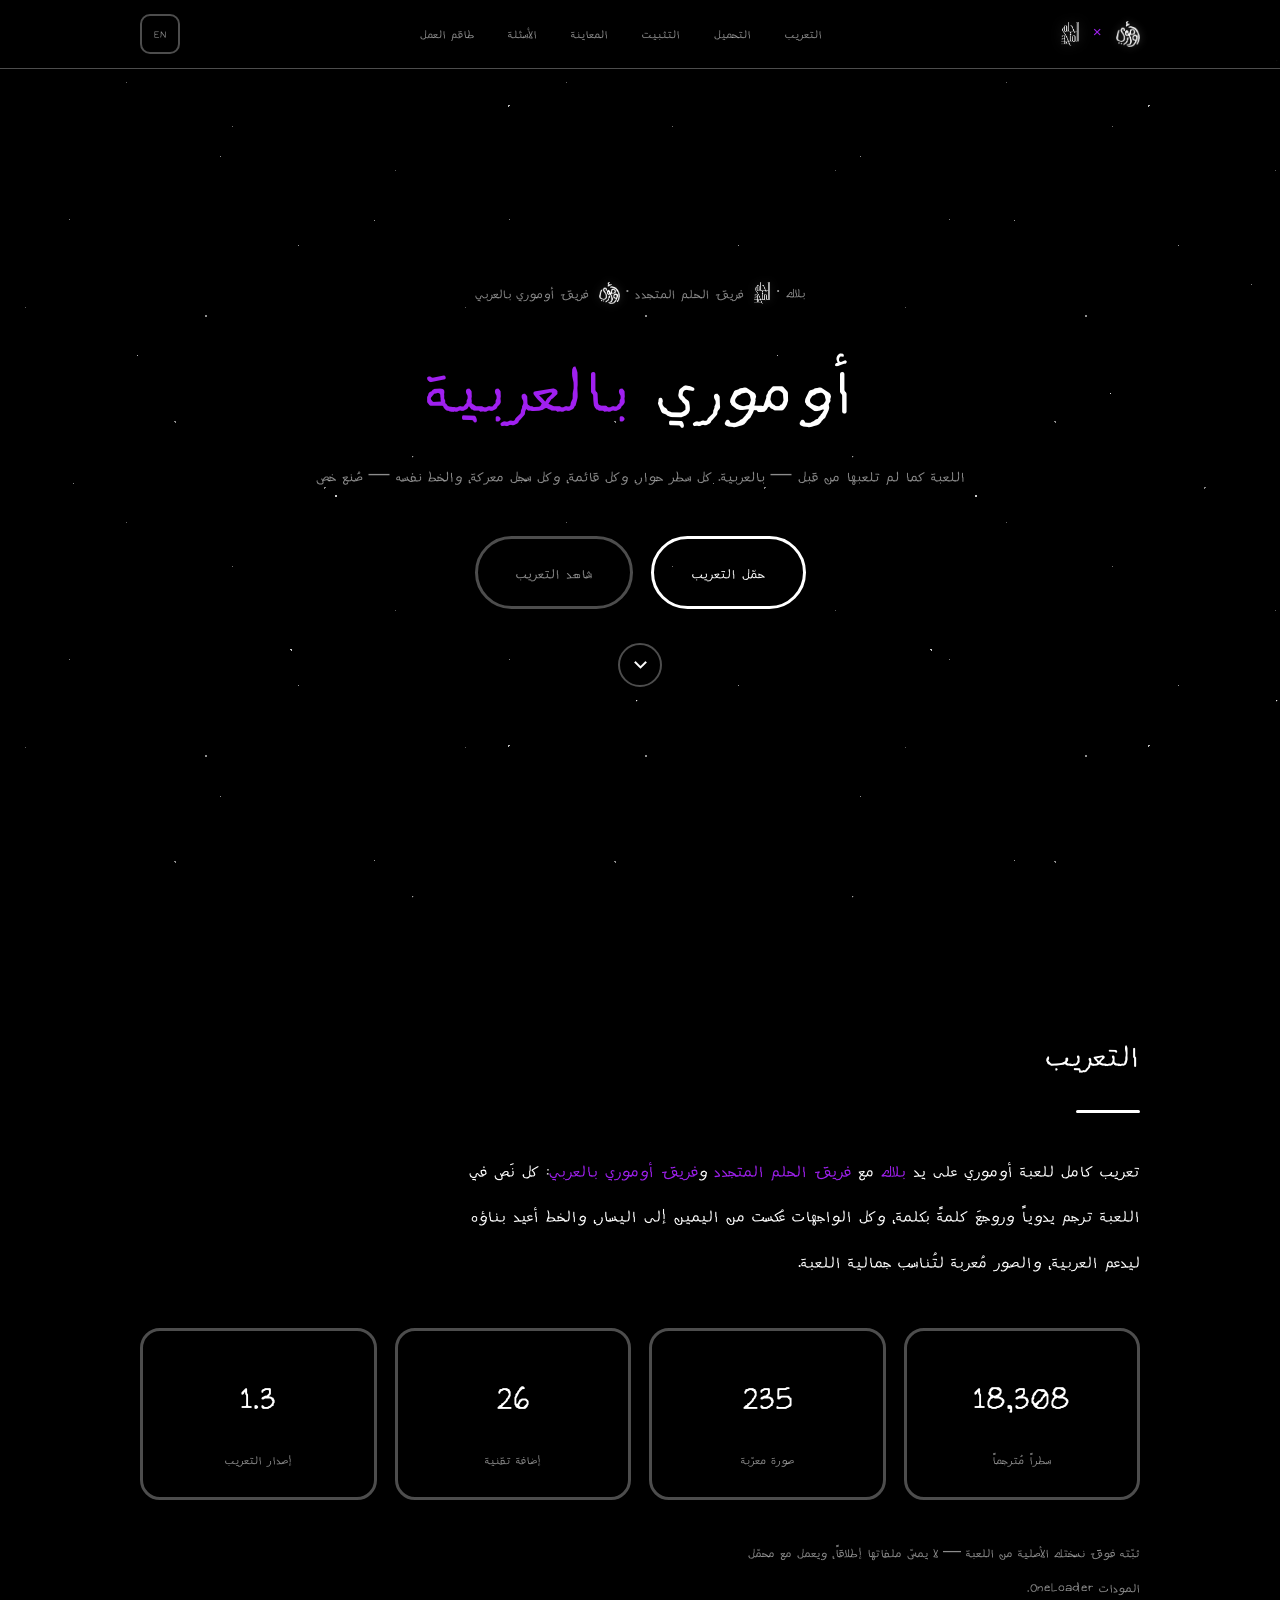
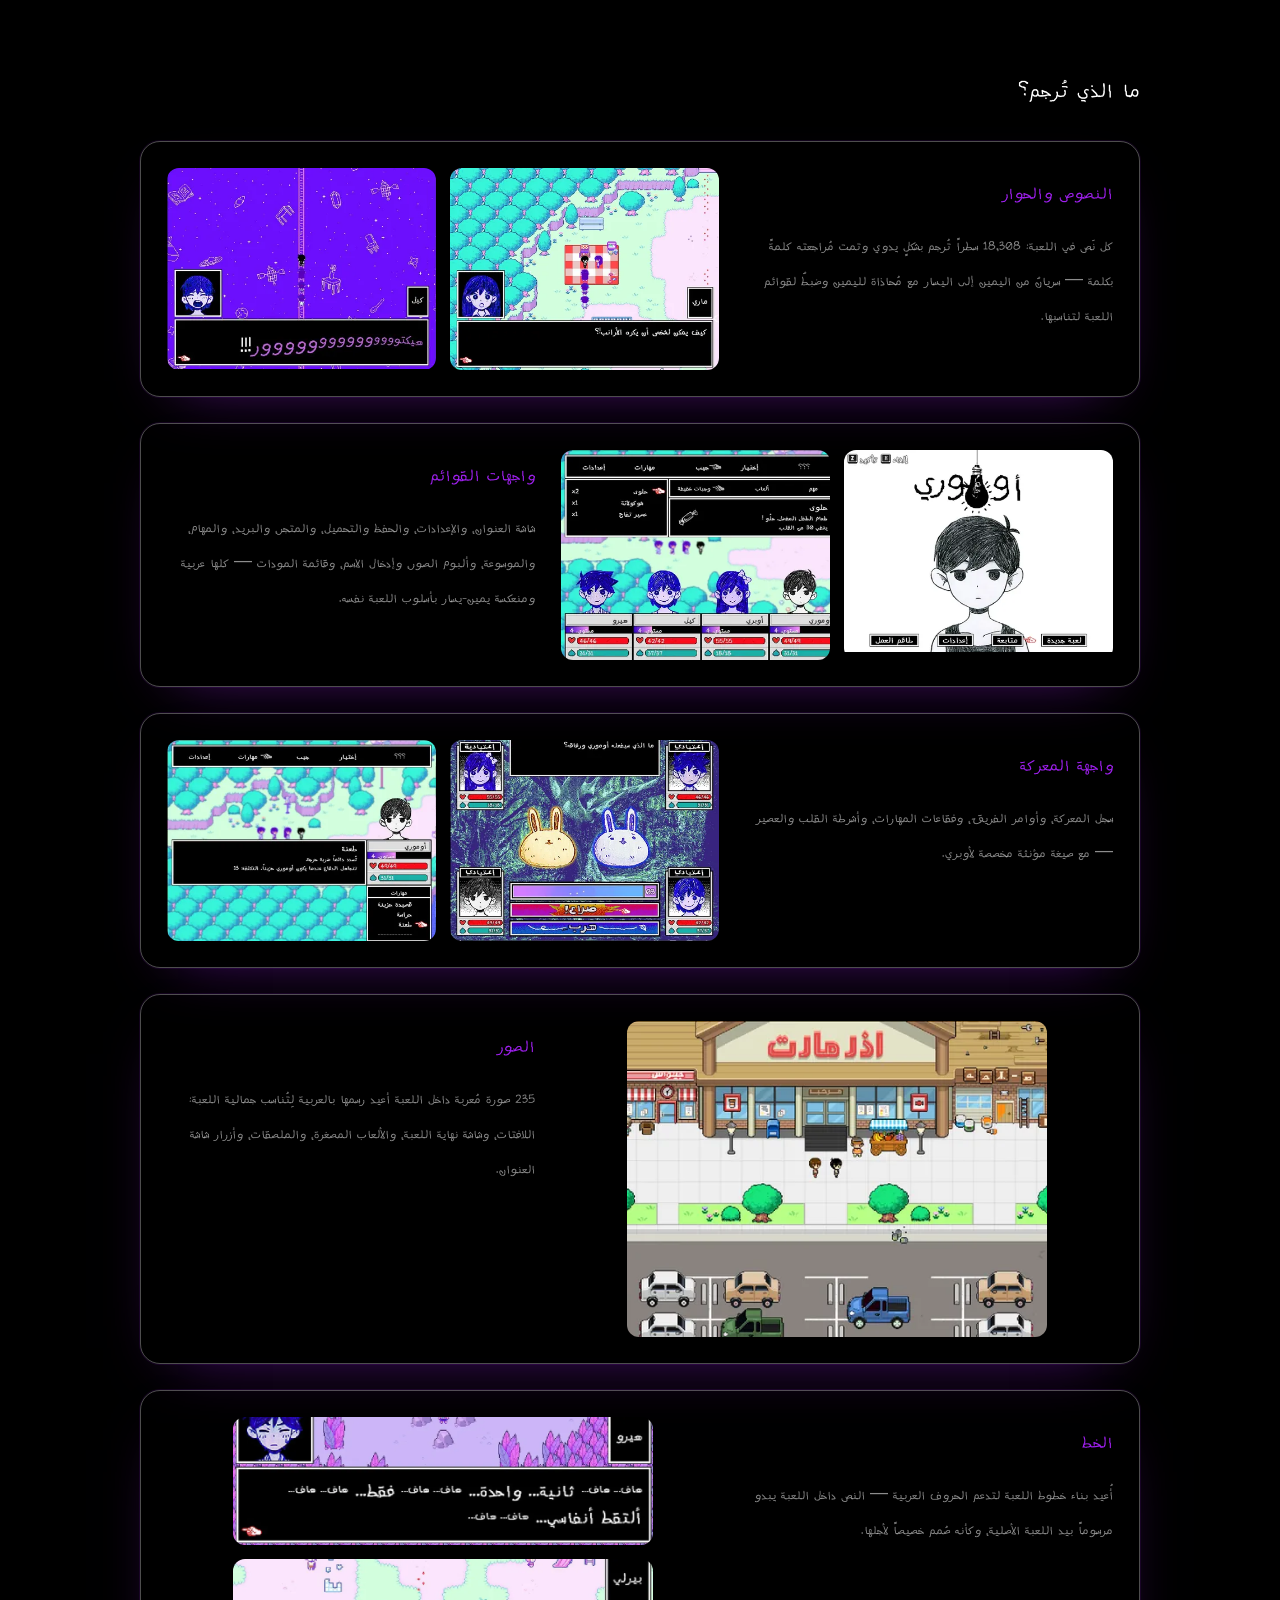
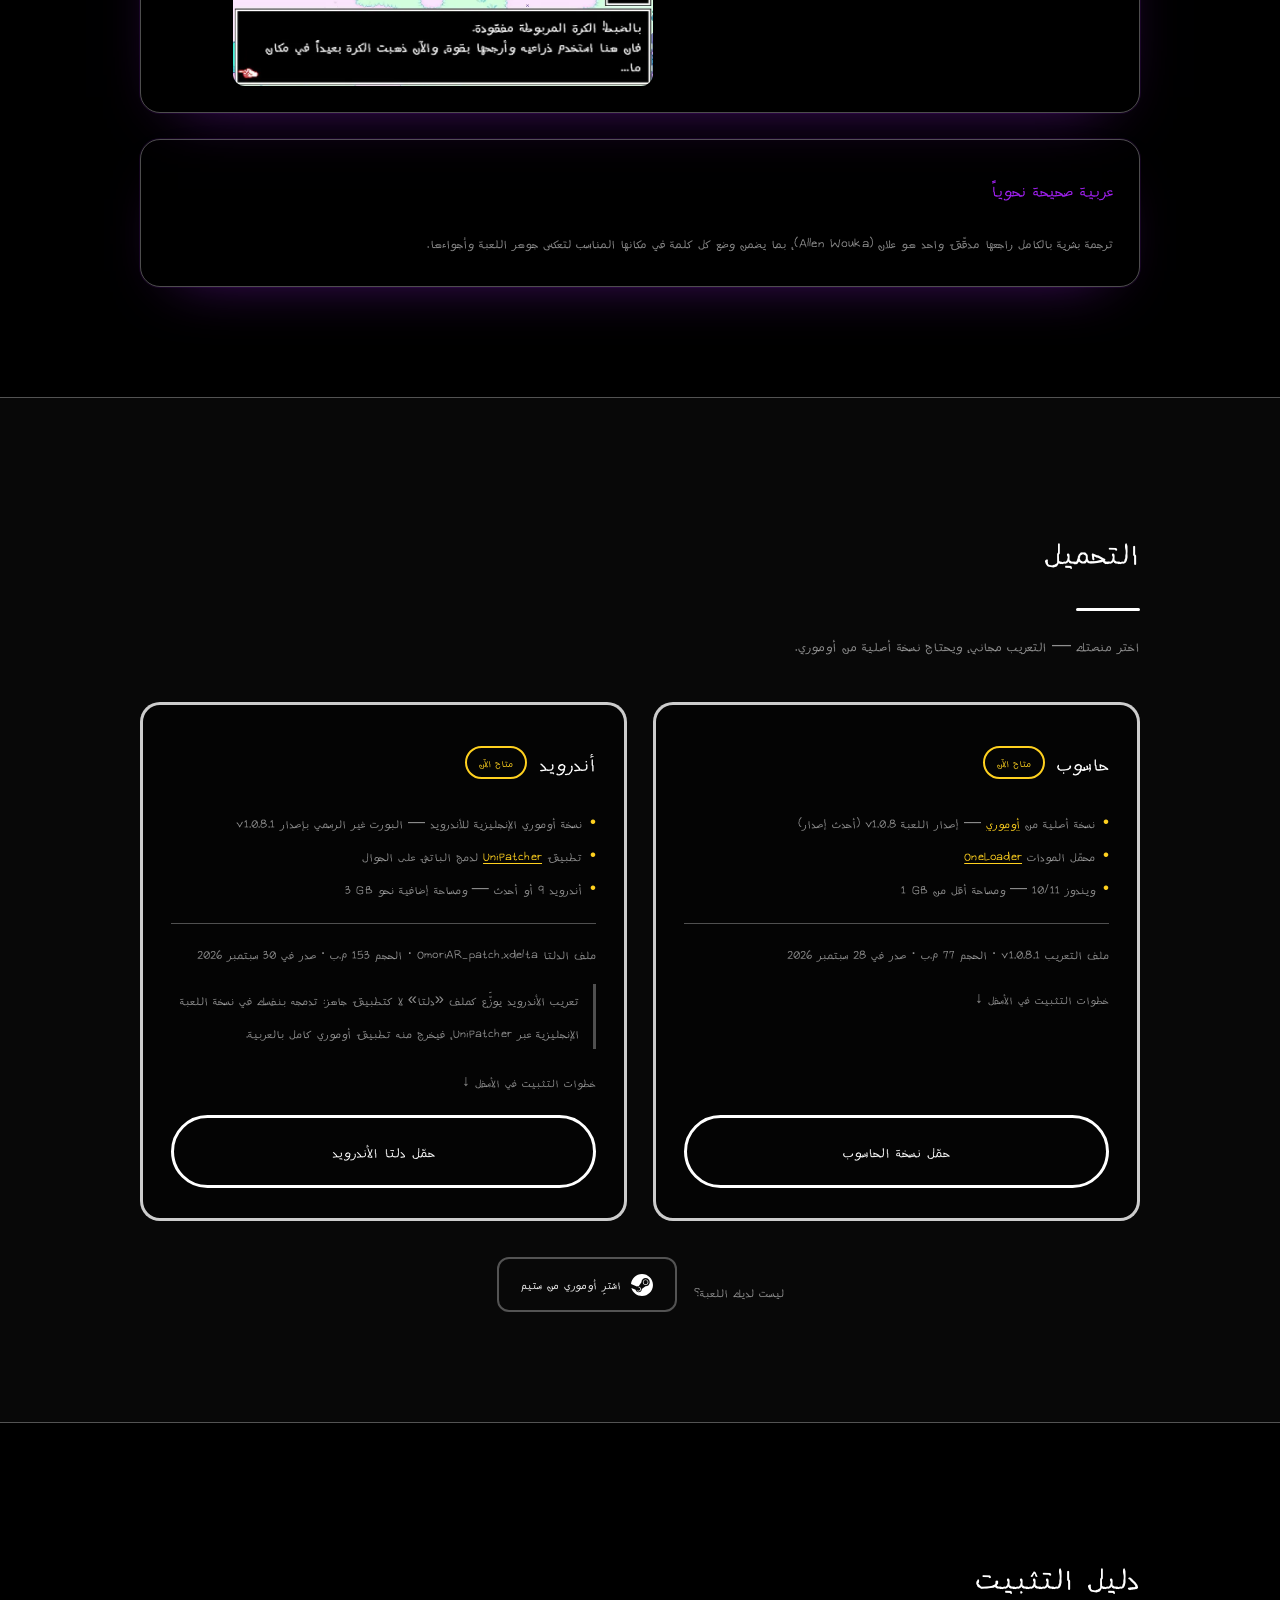
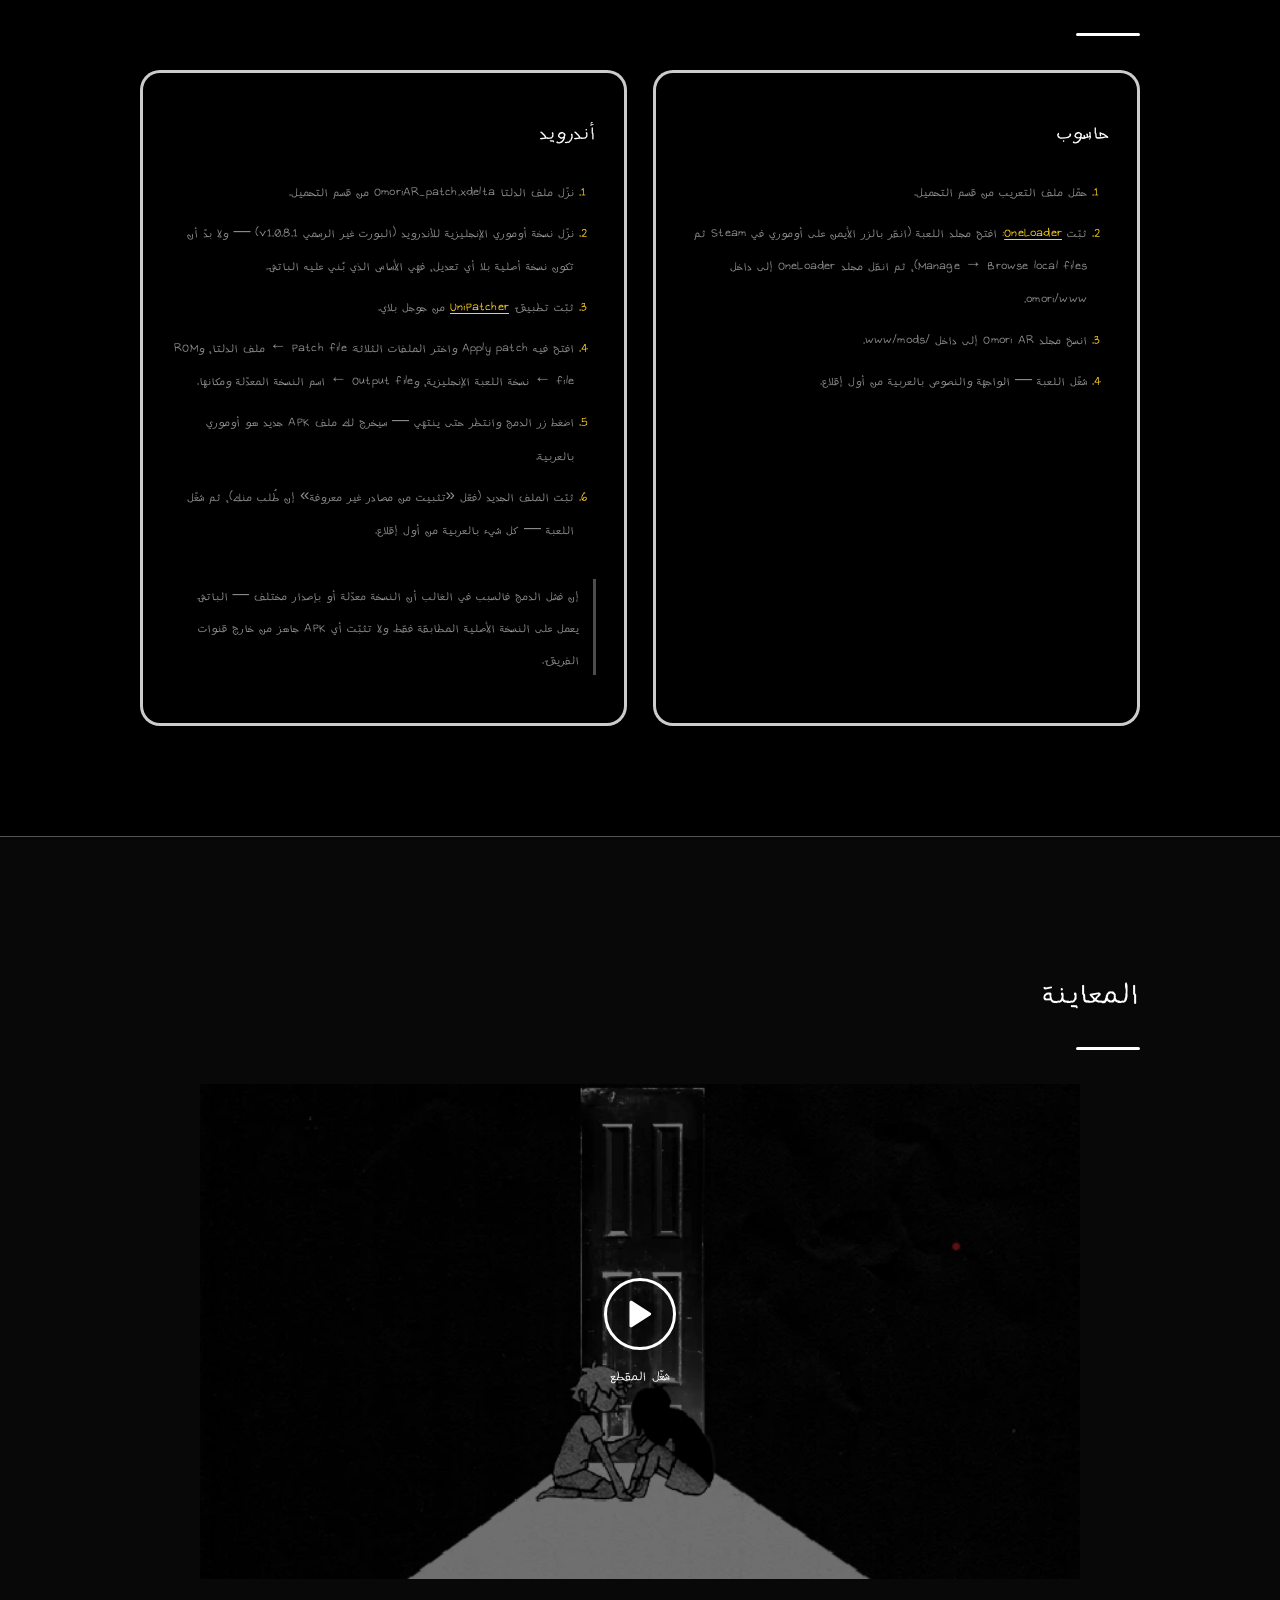
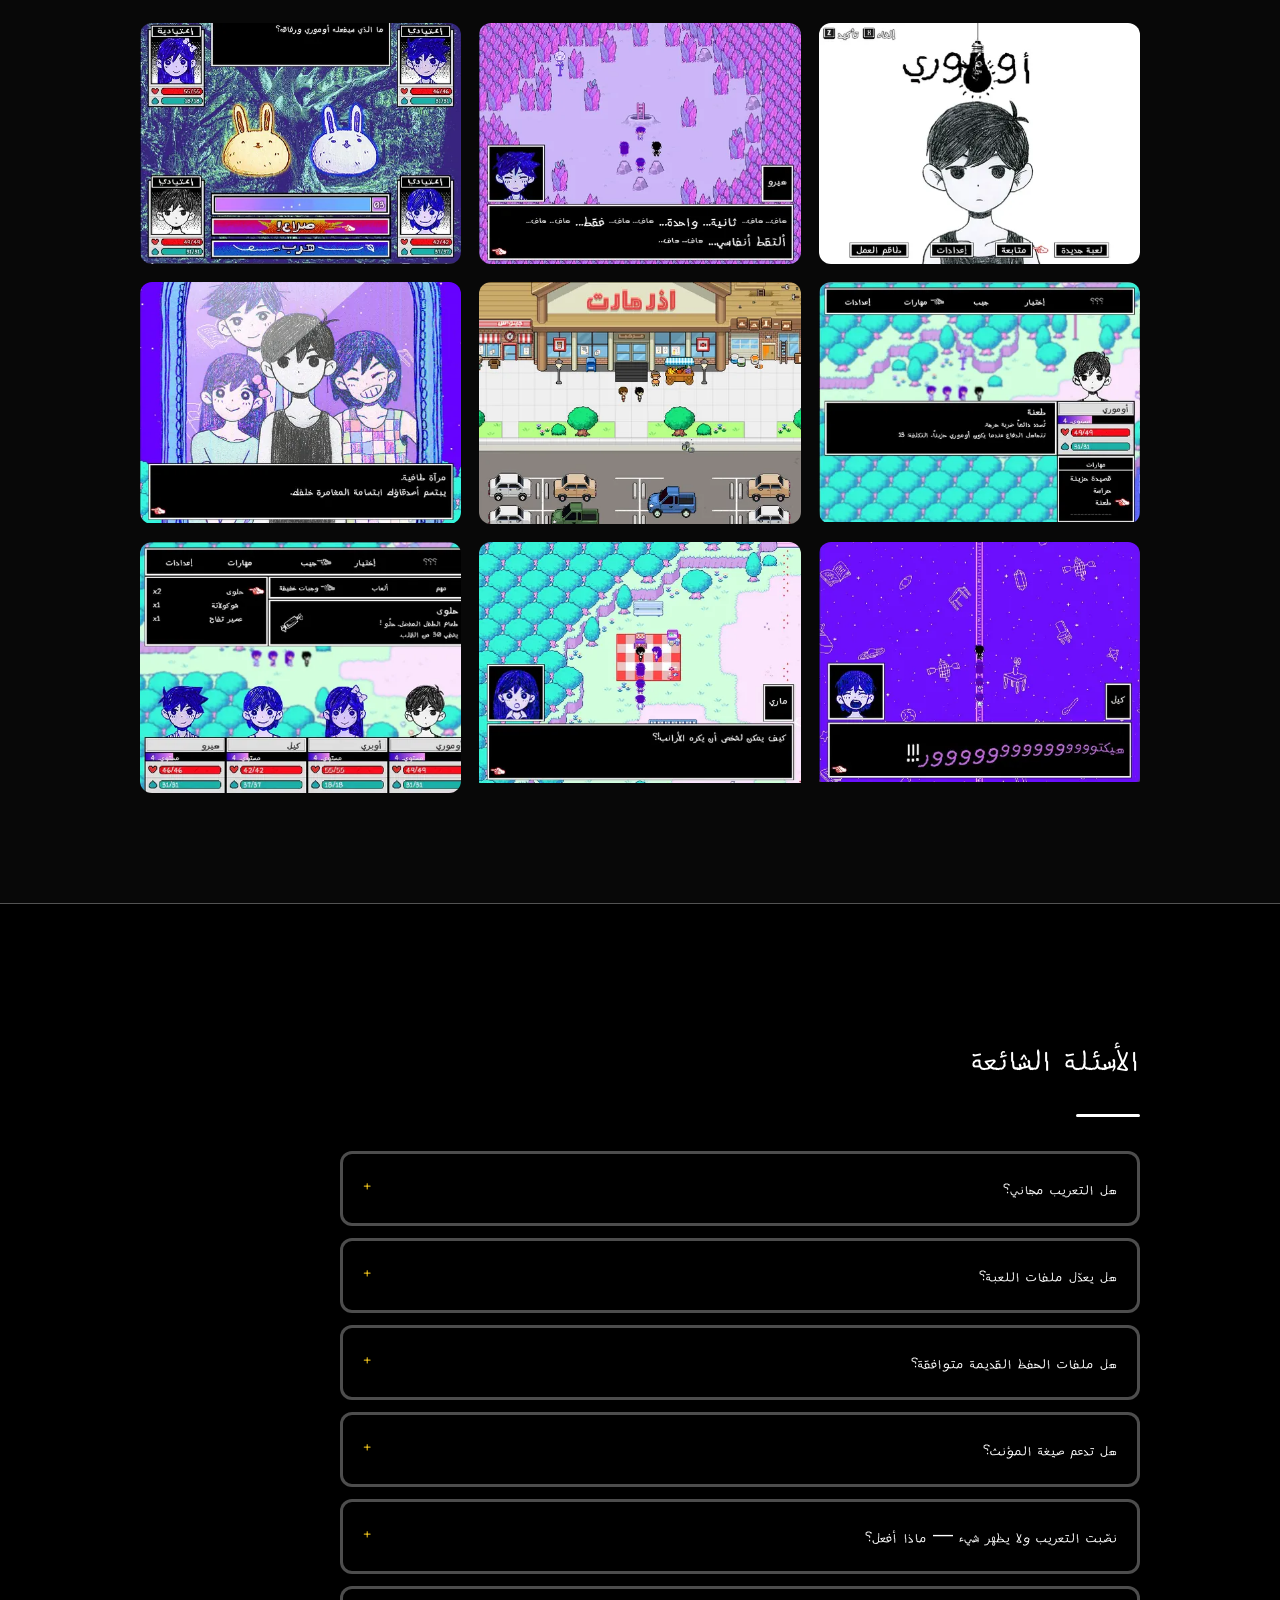
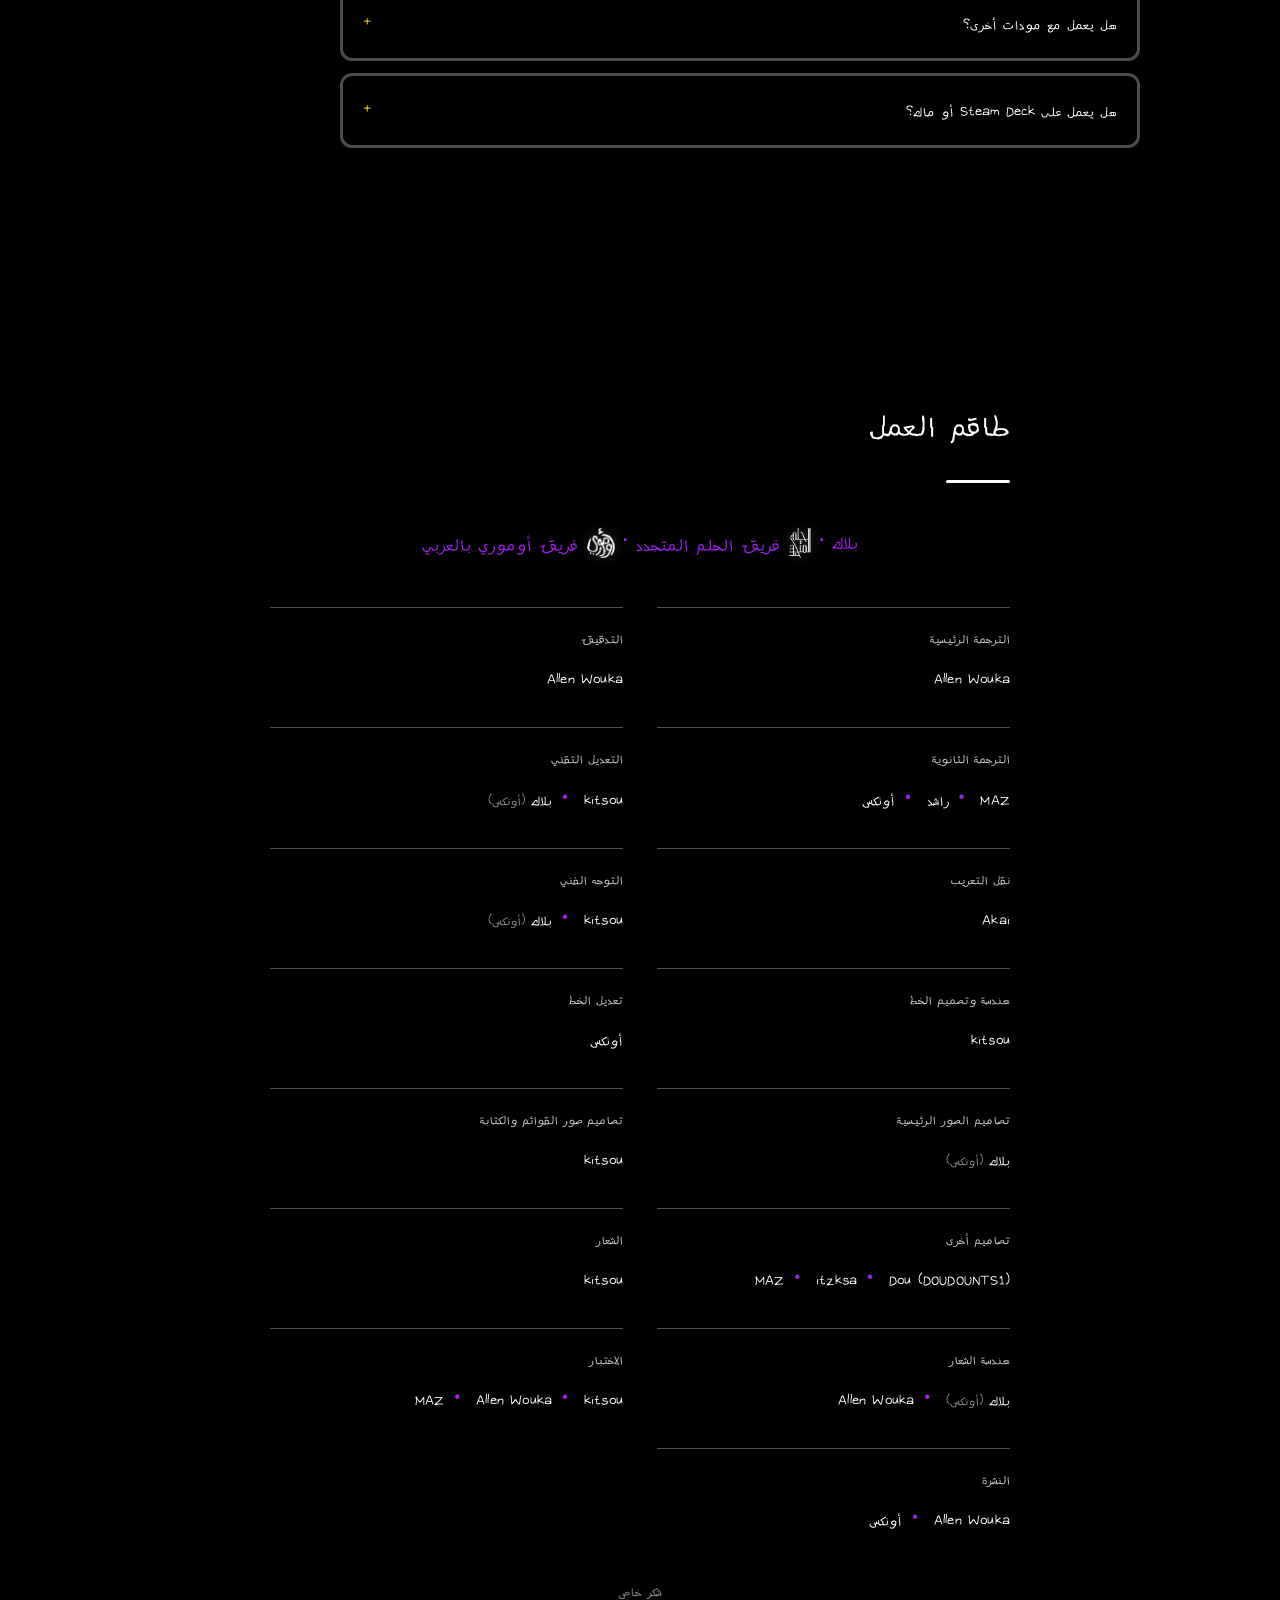
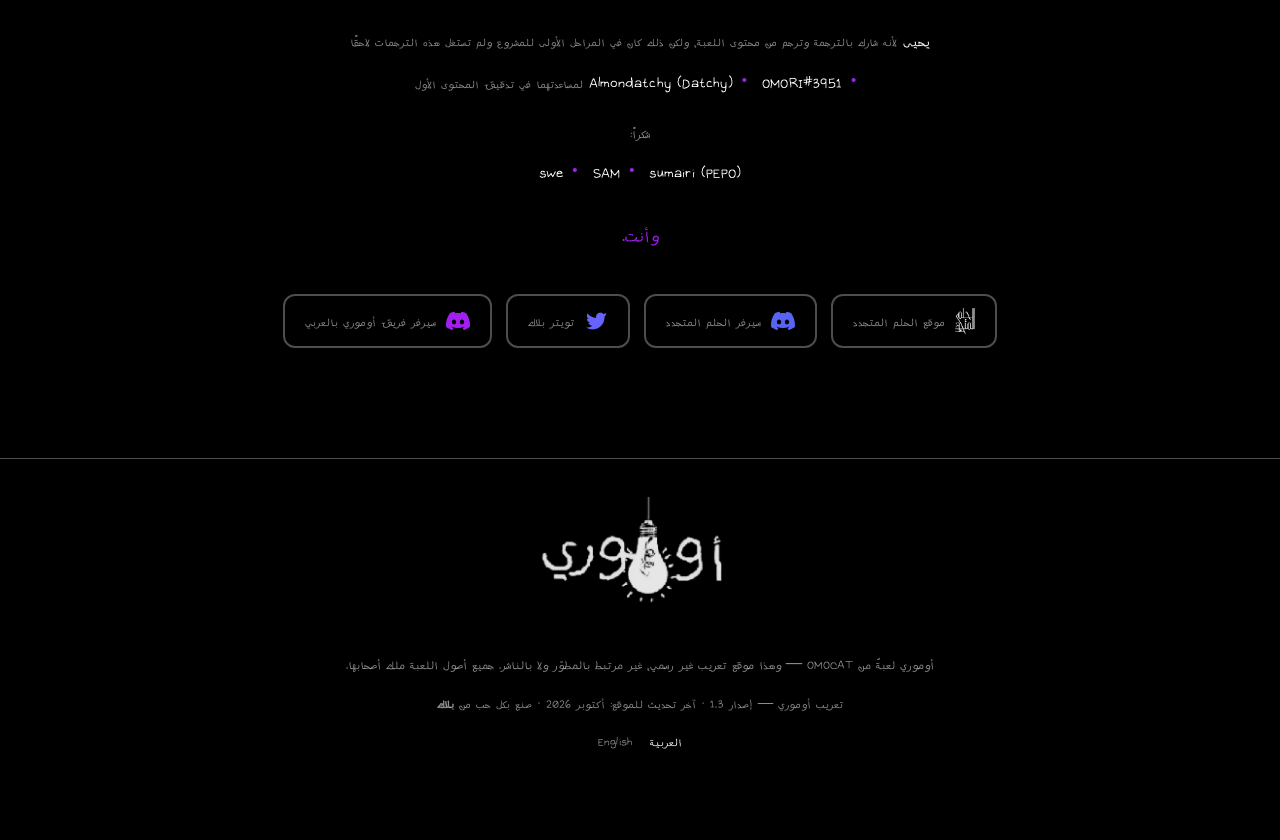
==== commit e72c92fc: "Add files via upload" ====
--- a/index.html
+++ b/index.html
@@ -115,10 +115,10 @@
 
 <header class="site-header">
   <div class="site-header__inner">
-    <a class="brand" href="#hero" aria-label="تعريب أوموري – الصفحة الرئيسية">
+    <a class="brand" href="#hero" aria-label="تعريب أوموري — الصفحة الرئيسية">
       <span class="brand__collab">
         <img class="brand__title-logo" src="assets/img/omori-title-logo.png" alt="" width="24" height="26">
-        <span class="brand__x latin">x</span>
+        <span class="brand__x latin">×</span>
         <img class="team-brand__logo" src="assets/img/etrdream-logo.png" alt="" width="22" height="30">
       </span>
     </a>
@@ -154,9 +154,9 @@
       <span class="stars__spark" style="top:24%;inset-inline-start:18%;animation-delay:2s;animation-duration:11s"></span><span class="stars__spark" style="top:16%;inset-inline-start:71%;animation-delay:6s;animation-duration:14s"></span><span class="stars__spark" style="top:58%;inset-inline-start:44%;animation-delay:9s;animation-duration:12s"></span>
     </div>
     <div class="hero__content reveal">
-      <p class="hero__kicker">بلاك | <span class="team-brand"><img class="team-brand__logo team-brand__logo--sm" src="assets/img/etrdream-logo.png" alt="شعار فريق الحلم المتجدد" width="17" height="22" loading="lazy">فريق الحلم المتجدد</span> | <span class="team-brand"><img class="team-brand__logo team-brand__logo--sm" src="assets/img/omori-title-logo.png" alt="شعار فريق أوموري بالعربي" width="20" height="22" loading="lazy">فريق أوموري بالعربي</span></p>
+      <p class="hero__kicker">بلاك · <span class="team-brand"><img class="team-brand__logo team-brand__logo--sm" src="assets/img/etrdream-logo.png" alt="شعار فريق الحلم المتجدد" width="17" height="22" loading="lazy">فريق الحلم المتجدد</span> · <span class="team-brand"><img class="team-brand__logo team-brand__logo--sm" src="assets/img/omori-title-logo.png" alt="شعار فريق أوموري بالعربي" width="20" height="22" loading="lazy">فريق أوموري بالعربي</span></p>
       <h1 class="hero__title">أوموري <span class="hero__omori">بالعربية</span></h1>
-      <p class="hero__sub">اللعبة كما لم تلعبها من قبل – بالعربية. كل سطر حوار، وكل قائمة، وكل سجل معركة، والخط نفسه – صُنع خصيصًا لِمجتمع أوموري العربي.</p>
+      <p class="hero__sub">اللعبة كما لم تلعبها من قبل — بالعربية. كل سطر حوار، وكل قائمة، وكل سجل معركة، والخط نفسه — صُنع خصيصًا لِمجتمع أوموري العربي.</p>
       <div class="hero__actions">
         <a class="btn btn--primary" href="#download">حمّل التعريب</a>
         <a class="btn btn--ghost" href="#gallery">شاهد التعريب</a>
@@ -197,7 +197,7 @@
           </li>
         </ul>
         <p class="about__note reveal">
-          ثبّته فوق نسختك الأصلية من اللعبة – لا يمسّ ملفاتها إطلاقاً، ويعمل مع محمّل المودات&nbsp;<span class="latin">OneLoader</span>.
+          ثبّته فوق نسختك الأصلية من اللعبة — لا يمسّ ملفاتها إطلاقاً، ويعمل مع محمّل المودات&nbsp;<span class="latin">OneLoader</span>.
         </p>
 
         <h3 class="about__sub reveal" id="translated">ما الذي تُرجم؟</h3>
@@ -208,14 +208,14 @@
           <article class="feat reveal">
             <div class="feat__text">
               <h4 class="feat__title">النصوص والحوار</h4>
-              <p>كل نَص في اللعبة: 18,308 سطراً تُرجم بشكلٍ يدوي وتمت مُراجعته كلمةً بكلمة – سريانٌ من اليمين إلى اليسار مع مُحاذاة لليمين وضبطٌ لقوائم اللعبة لتناسبها.</p>
+              <p>كل نَص في اللعبة: 18,308 سطراً تُرجم بشكلٍ يدوي وتمت مُراجعته كلمةً بكلمة — سريانٌ من اليمين إلى اليسار مع مُحاذاة لليمين وضبطٌ لقوائم اللعبة لتناسبها.</p>
             </div>
             <div class="plate plate--pair">
               <figure class="shot">
-                <img src="assets/img/screens/omori_08.webp" srcset="assets/img/screens/omori_08-480.webp 480w, assets/img/screens/omori_08.webp 960w" sizes="(max-width: 520px) 92vw, (max-width: 960px) 45vw, 300px" width="957" height="717" loading="lazy" decoding="async" alt="حوار عربي عن الأرانب: صورة ماري داخل صندوق الحوار وسطر “كيف يمكن لشخص أن يكره الأرانب؟”">
-              </figure>
-              <figure class="shot">
-                <img src="assets/img/screens/kel_laugh.webp" srcset="assets/img/screens/kel_laugh-480.webp 480w, assets/img/screens/kel_laugh.webp 960w" sizes="(max-width: 520px) 92vw, (max-width: 960px) 45vw, 300px" width="960" height="717" loading="lazy" decoding="async" alt="حوار عربي في الفضاء الأسود: صورة كيل وهو يضحك داخل صندوق الحوار، وسطر “هيهيهيييييييييي!!” بحروف متصلة">
+                <img src="assets/img/screens/omori_08.webp" srcset="assets/img/screens/omori_08-480.webp 480w, assets/img/screens/omori_08.webp 960w" sizes="(max-width: 520px) 92vw, (max-width: 960px) 45vw, 300px" width="957" height="717" loading="lazy" decoding="async" alt="حوار عربي عن الأرانب: صورة ماري داخل صندوق الحوار وسطر «كيف يمكن لشخص أن يكره الأرانب؟»">
+              </figure>
+              <figure class="shot">
+                <img src="assets/img/screens/kel_laugh.webp" srcset="assets/img/screens/kel_laugh-480.webp 480w, assets/img/screens/kel_laugh.webp 960w" sizes="(max-width: 520px) 92vw, (max-width: 960px) 45vw, 300px" width="960" height="717" loading="lazy" decoding="async" alt="حوار عربي في الفضاء الأسود: صورة كيل وهو يضحك داخل صندوق الحوار، وسطر «هيهيهيييييييييي!!» بحروف متصلة">
               </figure>
             </div>
           </article>
@@ -223,11 +223,11 @@
           <article class="feat feat--rev reveal">
             <div class="feat__text">
               <h4 class="feat__title">واجهات القوائم</h4>
-              <p>شاشة العنوان، والإعدادات، والحفظ والتحميل، والمتجر، والبريد، والمهام، والموسوعة، وألبوم الصور، وإدخال الاسم، وقائمة المودات – كلها عربية ومنعكسة يمين-يسار بأسلوب اللعبة نفسه.</p>
+              <p>شاشة العنوان، والإعدادات، والحفظ والتحميل، والمتجر، والبريد، والمهام، والموسوعة، وألبوم الصور، وإدخال الاسم، وقائمة المودات — كلها عربية ومنعكسة يمين-يسار بأسلوب اللعبة نفسه.</p>
             </div>
             <div class="plate plate--pair">
               <figure class="shot">
-                <img src="assets/img/screens/omort_title.webp" srcset="assets/img/screens/omort_title-480.webp 480w, assets/img/screens/omort_title.webp 960w" sizes="(max-width: 520px) 92vw, (max-width: 960px) 45vw, 300px" width="960" height="720" loading="lazy" decoding="async" alt="شاشة عنوان أوموري بالعربية: شعار “أوموري” مرسوم بخط التعريب، وأزرار لعبة جديدة ومتابعة وإعدادات وطاقم العمل">
+                <img src="assets/img/screens/omort_title.webp" srcset="assets/img/screens/omort_title-480.webp 480w, assets/img/screens/omort_title.webp 960w" sizes="(max-width: 520px) 92vw, (max-width: 960px) 45vw, 300px" width="960" height="720" loading="lazy" decoding="async" alt="شاشة عنوان أوموري بالعربية: شعار «أوموري» مرسوم بخط التعريب، وأزرار لعبة جديدة ومتابعة وإعدادات وطاقم العمل">
               </figure>
               <figure class="shot">
                 <img src="assets/img/screens/screen10.webp" srcset="assets/img/screens/screen10-480.webp 480w, assets/img/screens/screen10.webp 960w" sizes="(max-width: 520px) 92vw, (max-width: 960px) 45vw, 300px" width="960" height="751" loading="lazy" decoding="async" alt="قائمة الحقيبة بالعربية: حلوى وهوكولاتة وعصير تفاح، مع وصف العنصر المحدد على اليسار">
@@ -238,14 +238,14 @@
           <article class="feat reveal">
             <div class="feat__text">
               <h4 class="feat__title">واجهة المعركة</h4>
-              <p>سجل المعركة، وأوامر الفريق، وفقاعات المهارات، وأشرطة القلب والعصير – مع صيغة مؤنثة مخصصة لأوبري.</p>
+              <p>سجل المعركة، وأوامر الفريق، وفقاعات المهارات، وأشرطة القلب والعصير — مع صيغة مؤنثة مخصصة لأوبري.</p>
             </div>
             <div class="plate plate--pair">
               <figure class="shot">
                 <img src="assets/img/screens/screen3.webp" srcset="assets/img/screens/screen3-480.webp 480w, assets/img/screens/screen3.webp 960w" sizes="(max-width: 520px) 92vw, (max-width: 960px) 45vw, 300px" width="960" height="719" loading="lazy" decoding="async" alt="واجهة المعركة بالعربية: أشرطة القلب والعصير لأوبري وكيل، وشريط المهارات، وعدّاد الأعداء">
               </figure>
               <figure class="shot">
-                <img src="assets/img/screens/screen4.webp" srcset="assets/img/screens/screen4-480.webp 480w, assets/img/screens/screen4.webp 960w" sizes="(max-width: 520px) 92vw, (max-width: 960px) 45vw, 300px" width="960" height="717" loading="lazy" decoding="async" alt="وصف مهارة في المعركة بالعربية: مهارة “طعنة” وتفصيل تكلفتها، مع لوحة أوموري وعدّاد القلب ٤٩/٤٩">
+                <img src="assets/img/screens/screen4.webp" srcset="assets/img/screens/screen4-480.webp 480w, assets/img/screens/screen4.webp 960w" sizes="(max-width: 520px) 92vw, (max-width: 960px) 45vw, 300px" width="960" height="717" loading="lazy" decoding="async" alt="وصف مهارة في المعركة بالعربية: مهارة «طعنة» وتفصيل تكلفتها، مع لوحة أوموري وعدّاد القلب ٤٩/٤٩">
               </figure>
             </div>
           </article>
@@ -257,7 +257,7 @@
             </div>
             <div class="plate plate--pair">
               <figure class="shot">
-                <img src="assets/img/screens/store_plaza.webp" srcset="assets/img/screens/store_plaza-480.webp 480w, assets/img/screens/store_plaza.webp 960w" sizes="(max-width: 520px) 92vw, (max-width: 960px) 45vw, 300px" width="957" height="720" loading="lazy" decoding="async" alt="ساحة المتجر بالعربية: لافتة “أذرهارت” فوق الواجهة وعربة الحلوى أمامها">
+                <img src="assets/img/screens/store_plaza.webp" srcset="assets/img/screens/store_plaza-480.webp 480w, assets/img/screens/store_plaza.webp 960w" sizes="(max-width: 520px) 92vw, (max-width: 960px) 45vw, 300px" width="957" height="720" loading="lazy" decoding="async" alt="ساحة المتجر بالعربية: لافتة «أذرهارت» فوق الواجهة وعربة الحلوى أمامها">
               </figure>
             </div>
           </article>
@@ -265,7 +265,7 @@
           <article class="feat reveal">
             <div class="feat__text">
               <h4 class="feat__title">الخط</h4>
-              <p>أُعيد بناء خطوط اللعبة لتدعم الحروف العربية – النص داخل اللعبة يبدو مرسوماً بيد اللعبة الأصلية، وكأنه صُمم خصيصاً لأجلها.</p>
+              <p>أُعيد بناء خطوط اللعبة لتدعم الحروف العربية — النص داخل اللعبة يبدو مرسوماً بيد اللعبة الأصلية، وكأنه صُمم خصيصاً لأجلها.</p>
             </div>
             <div class="plate plate--wide">
               <figure class="shot">
@@ -293,39 +293,39 @@
   <section class="section section--download section--alt" id="download">
     <div class="container">
       <h2 class="section-title reveal">التحميل</h2>
-      <p class="download-note reveal">اختر منصتك – التعريب مجاني، ويحتاج نسخة أصلية من أوموري.</p>
+      <p class="download-note reveal">اختر منصتك — التعريب مجاني، ويحتاج نسخة أصلية من أوموري.</p>
 
       <div class="download-grid">
         <article class="dl reveal" id="dl-pc">
           <h3 class="dl__title">حاسوب <span class="dl__badge">متاح الآن</span></h3>
           <ul class="dl__reqs" role="list">
-            <li>نسخة أصلية من <a class="steam-link" href="https://store.steampowered.com/app/1150690/OMORI/" target="_blank" rel="noopener">أوموري</a> – إصدار اللعبة <span class="latin">v1.0.8</span> (أحدث إصدار)</li>
+            <li>نسخة أصلية من <a class="steam-link" href="https://store.steampowered.com/app/1150690/OMORI/" target="_blank" rel="noopener">أوموري</a> — إصدار اللعبة <span class="latin">v1.0.8</span> (أحدث إصدار)</li>
             <li>محمّل المودات <a class="latin dl-link" href="https://github.com/rphsoftware/OneLoader/releases" target="_blank" rel="noopener">OneLoader</a></li>
-            <li>ويندوز <span class="latin">10/11</span> – ومساحة أقل من <span class="latin">1&nbsp;GB</span></li>
+            <li>ويندوز <span class="latin">10/11</span> — ومساحة أقل من <span class="latin">1&nbsp;GB</span></li>
           </ul>
           <p class="dl__meta">
-            ملف التعريب <span class="latin" data-site="build">v1.0.8.1</span> |
-            الحجم <span data-site="size-pc">77 م.ب</span> |
+            ملف التعريب <span class="latin" data-site="build">v1.0.8.1</span> ·
+            الحجم <span data-site="size-pc">77 م.ب</span> ·
             صدر في <span data-site="date-pc">28 سبتمبر 2026</span>
           </p>
-          <p class="dl__steps-hint">خطوات التثبيت في الأسفل</p>
+          <p class="dl__steps-hint">خطوات التثبيت في الأسفل ↓</p>
           <a class="btn btn--primary dl__btn" href="https://github.com/YLBlack/omoriAR-website/releases/download/v1.0.8.1/Omori.AR.release.zip" target="_blank" rel="noopener" data-download="pc">حمّل نسخة الحاسوب</a>
         </article>
 
         <article class="dl reveal" id="dl-android">
           <h3 class="dl__title">أندرويد <span class="dl__badge">متاح الآن</span></h3>
           <ul class="dl__reqs" role="list">
-            <li>نسخة أوموري الإنجليزية للأندرويد – البورت غير الرسمي بإصدار <span class="latin">v1.0.8.1</span></li>
+            <li>نسخة أوموري الإنجليزية للأندرويد — البورت غير الرسمي بإصدار <span class="latin">v1.0.8.1</span></li>
             <li>تطبيق <a class="latin dl-link" href="https://play.google.com/store/apps/details?id=org.emunix.unipatcher" target="_blank" rel="noopener">UniPatcher</a> لدمج الباتش على الجوال</li>
-            <li>أندرويد <span class="latin">9</span> أو أحدث – ومساحة إضافية نحو <span class="latin">3&nbsp;GB</span></li>
+            <li>أندرويد <span class="latin">9</span> أو أحدث — ومساحة إضافية نحو <span class="latin">3&nbsp;GB</span></li>
           </ul>
           <p class="dl__meta">
-            ملف الدلتا <span class="latin">OmoriAR_patch.xdelta</span> |
-            الحجم <span data-site="size-android">153 م.ب</span> |
+            ملف الدلتا <span class="latin">OmoriAR_patch.xdelta</span> ·
+            الحجم <span data-site="size-android">153 م.ب</span> ·
             صدر في <span data-site="date-android">30 سبتمبر 2026</span>
           </p>
-          <p class="dl__note" id="dl-android-note">تعريب الأندرويد يوزَّع كملف “دلتا” لا كتطبيق جاهز: تدمجه بنفسك في نسخة اللعبة الإنجليزية عبر <span class="latin">UniPatcher</span>، فيخرج منه تطبيق أوموري كامل بالعربية.</p>
-          <p class="dl__steps-hint">خطوات التثبيت في الأسفل</p>
+          <p class="dl__note" id="dl-android-note">تعريب الأندرويد يوزَّع كملف «دلتا» لا كتطبيق جاهز: تدمجه بنفسك في نسخة اللعبة الإنجليزية عبر <span class="latin">UniPatcher</span>، فيخرج منه تطبيق أوموري كامل بالعربية.</p>
+          <p class="dl__steps-hint">خطوات التثبيت في الأسفل ↓</p>
           <a class="btn btn--primary dl__btn" href="https://github.com/YLBlack/omoriAR-website/releases/download/v1.0.8.1/OmoriAR_patch.xdelta" target="_blank" rel="noopener" data-download="android" aria-describedby="dl-android-note">حمّل دلتا الأندرويد</a>
         </article>
       </div>
@@ -351,22 +351,22 @@
           <h3 class="dl__title">حاسوب</h3>
           <ol class="dl__steps">
             <li>حمّل ملف التعريب من قسم التحميل.</li>
-            <li>ثبّت <a class="latin dl-link" href="https://github.com/rphsoftware/OneLoader/releases" target="_blank" rel="noopener">OneLoader</a>: افتح مجلد اللعبة (انقر بالزر الأيمن على أوموري في <span class="latin">Steam</span> ثم <span class="latin">Manage &gt; Browse local files</span>)، ثم انقل مجلد <span class="latin">OneLoader</span> إلى داخل <span class="latin">omori/www</span>.</li>
+            <li>ثبّت <a class="latin dl-link" href="https://github.com/rphsoftware/OneLoader/releases" target="_blank" rel="noopener">OneLoader</a>: افتح مجلد اللعبة (انقر بالزر الأيمن على أوموري في <span class="latin">Steam</span> ثم <span class="latin">Manage → Browse local files</span>)، ثم انقل مجلد <span class="latin">OneLoader</span> إلى داخل <span class="latin">omori/www</span>.</li>
             <li>انسخ مجلد <span class="latin">Omori AR</span> إلى داخل <span class="latin">www/mods/</span>.</li>
-            <li>شغّل اللعبة – الواجهة والنصوص بالعربية من أول إقلاع.</li>
+            <li>شغّل اللعبة — الواجهة والنصوص بالعربية من أول إقلاع.</li>
           </ol>
         </article>
         <article class="dl reveal">
           <h3 class="dl__title">أندرويد</h3>
           <ol class="dl__steps">
             <li>نزّل ملف الدلتا <span class="latin">OmoriAR_patch.xdelta</span> من قسم التحميل.</li>
-            <li>نزّل نسخة أوموري الإنجليزية للأندرويد (البورت غير الرسمي <span class="latin">v1.0.8.1</span>) – ولا بدّ أن تكون نسخة أصلية بلا أي تعديل، فهي الأساس الذي بُني عليه الباتش.</li>
+            <li>نزّل نسخة أوموري الإنجليزية للأندرويد (البورت غير الرسمي <span class="latin">v1.0.8.1</span>) — ولا بدّ أن تكون نسخة أصلية بلا أي تعديل، فهي الأساس الذي بُني عليه الباتش.</li>
             <li>ثبّت تطبيق <a class="latin dl-link" href="https://play.google.com/store/apps/details?id=org.emunix.unipatcher" target="_blank" rel="noopener">UniPatcher</a> من جوجل بلاي.</li>
-            <li>افتح فيه <span class="latin">Apply patch</span> واختر الملفات الثلاثة: <span class="latin">Patch file</span>: ملف الدلتا، و<span class="latin">ROM file</span>: نسخة اللعبة الإنجليزية، و<span class="latin">Output file</span>: اسم النسخة المعدّلة ومكانها.</li>
-            <li>اضغط زر الدمج وانتظر حتى ينتهي – سيخرج لك ملف <span class="latin">APK</span> جديد هو أوموري بالعربية.</li>
-            <li>ثبّت الملف الجديد (فعّل “تثبيت من مصادر غير معروفة” إن طُلب منك)، ثم شغّل اللعبة – كل شيء بالعربية من أول إقلاع.</li>
+            <li>افتح فيه <span class="latin">Apply patch</span> واختر الملفات الثلاثة: <span class="latin">Patch file</span> ← ملف الدلتا، و<span class="latin">ROM file</span> ← نسخة اللعبة الإنجليزية، و<span class="latin">Output file</span> ← اسم النسخة المعدّلة ومكانها.</li>
+            <li>اضغط زر الدمج وانتظر حتى ينتهي — سيخرج لك ملف <span class="latin">APK</span> جديد هو أوموري بالعربية.</li>
+            <li>ثبّت الملف الجديد (فعّل «تثبيت من مصادر غير معروفة» إن طُلب منك)، ثم شغّل اللعبة — كل شيء بالعربية من أول إقلاع.</li>
           </ol>
-          <p class="dl__note">إن فشل الدمج فالسبب في الغالب أن النسخة معدّلة أو بإصدار مختلف – الباتش يعمل على النسخة الأصلية المطابقة فقط. ولا تثبّت أي <span class="latin">APK</span> جاهز من خارج قنوات الفريق.</p>
+          <p class="dl__note">إن فشل الدمج فالسبب في الغالب أن النسخة معدّلة أو بإصدار مختلف — الباتش يعمل على النسخة الأصلية المطابقة فقط. ولا تثبّت أي <span class="latin">APK</span> جاهز من خارج قنوات الفريق.</p>
         </article>
       </div>
     </div>
@@ -396,13 +396,13 @@
       <div class="plates" id="gallery-grid">
         <figure class="shot shot--grid" data-tags="menus">
           <button class="shot__open" type="button" data-lightbox>
-            <img src="assets/img/screens/omort_title-480.webp" srcset="assets/img/screens/omort_title-480.webp 480w, assets/img/screens/omort_title.webp 960w" sizes="(max-width: 620px) 92vw, (max-width: 960px) 45vw, 300px" width="480" height="360" loading="lazy" decoding="async" alt="شاشة عنوان أوموري بالعربية: شعار “أوموري” مرسوم بخط التعريب، وأزرار لعبة جديدة ومتابعة وإعدادات وطاقم العمل">
+            <img src="assets/img/screens/omort_title-480.webp" srcset="assets/img/screens/omort_title-480.webp 480w, assets/img/screens/omort_title.webp 960w" sizes="(max-width: 620px) 92vw, (max-width: 960px) 45vw, 300px" width="480" height="360" loading="lazy" decoding="async" alt="شاشة عنوان أوموري بالعربية: شعار «أوموري» مرسوم بخط التعريب، وأزرار لعبة جديدة ومتابعة وإعدادات وطاقم العمل">
             <span class="visually-hidden">عرض شاشة العنوان بحجم أكبر</span>
           </button>
         </figure>
         <figure class="shot shot--grid" data-tags="dialogue">
           <button class="shot__open" type="button" data-lightbox>
-            <img src="assets/img/screens/screen2-480.webp" srcset="assets/img/screens/screen2-480.webp 480w, assets/img/screens/screen2.webp 960w" sizes="(max-width: 620px) 92vw, (max-width: 960px) 45vw, 300px" width="480" height="360" loading="lazy" decoding="async" alt="حوار في أوموري بالعربية: هيرو يلهث في الفضاء الأسود وسطر “ألتقط أنفاسي... هاف” بعلامات ترقيم مطابقة للأصل">
+            <img src="assets/img/screens/screen2-480.webp" srcset="assets/img/screens/screen2-480.webp 480w, assets/img/screens/screen2.webp 960w" sizes="(max-width: 620px) 92vw, (max-width: 960px) 45vw, 300px" width="480" height="360" loading="lazy" decoding="async" alt="حوار في أوموري بالعربية: هيرو يلهث في الفضاء الأسود وسطر «ألتقط أنفاسي… هاف» بعلامات ترقيم مطابقة للأصل">
             <span class="visually-hidden">عرض لقطة هيرو بحجم أكبر</span>
           </button>
         </figure>
@@ -414,13 +414,13 @@
         </figure>
         <figure class="shot shot--grid" data-tags="battle">
           <button class="shot__open" type="button" data-lightbox>
-            <img src="assets/img/screens/screen4-480.webp" srcset="assets/img/screens/screen4-480.webp 480w, assets/img/screens/screen4.webp 960w" sizes="(max-width: 620px) 92vw, (max-width: 960px) 45vw, 300px" width="480" height="358" loading="lazy" decoding="async" alt="وصف مهارة في المعركة بالعربية: مهارة “طعنة” وتفصيل تكلفتها، مع لوحة أوموري وعدّاد القلب ٤٩/٤٩">
+            <img src="assets/img/screens/screen4-480.webp" srcset="assets/img/screens/screen4-480.webp 480w, assets/img/screens/screen4.webp 960w" sizes="(max-width: 620px) 92vw, (max-width: 960px) 45vw, 300px" width="480" height="358" loading="lazy" decoding="async" alt="وصف مهارة في المعركة بالعربية: مهارة «طعنة» وتفصيل تكلفتها، مع لوحة أوموري وعدّاد القلب ٤٩/٤٩">
             <span class="visually-hidden">عرض وصف المهارة بحجم أكبر</span>
           </button>
         </figure>
         <figure class="shot shot--grid" data-tags="images">
           <button class="shot__open" type="button" data-lightbox>
-            <img src="assets/img/screens/store_plaza-480.webp" srcset="assets/img/screens/store_plaza-480.webp 480w, assets/img/screens/store_plaza.webp 960w" sizes="(max-width: 620px) 92vw, (max-width: 960px) 45vw, 300px" width="480" height="361" loading="lazy" decoding="async" alt="ساحة المتجر بالعربية: لافتة “أذرهارت” فوق الواجهة وعربة الحلوى وعربات الساحة">
+            <img src="assets/img/screens/store_plaza-480.webp" srcset="assets/img/screens/store_plaza-480.webp 480w, assets/img/screens/store_plaza.webp 960w" sizes="(max-width: 620px) 92vw, (max-width: 960px) 45vw, 300px" width="480" height="361" loading="lazy" decoding="async" alt="ساحة المتجر بالعربية: لافتة «أذرهارت» فوق الواجهة وعربة الحلوى وعربات الساحة">
             <span class="visually-hidden">عرض ساحة المتجر بحجم أكبر</span>
           </button>
         </figure>
@@ -432,7 +432,7 @@
         </figure>
         <figure class="shot shot--grid" data-tags="dialogue">
           <button class="shot__open" type="button" data-lightbox>
-            <img src="assets/img/screens/kel_laugh-480.webp" srcset="assets/img/screens/kel_laugh-480.webp 480w, assets/img/screens/kel_laugh.webp 960w" sizes="(max-width: 620px) 92vw, (max-width: 960px) 45vw, 300px" width="480" height="358" loading="lazy" decoding="async" alt="حوار عربي في الفضاء الأسود: صورة كيل وهو يضحك داخل صندوق الحوار، وسطر “هيهيهيييييييييي!!” بحروف متصلة">
+            <img src="assets/img/screens/kel_laugh-480.webp" srcset="assets/img/screens/kel_laugh-480.webp 480w, assets/img/screens/kel_laugh.webp 960w" sizes="(max-width: 620px) 92vw, (max-width: 960px) 45vw, 300px" width="480" height="358" loading="lazy" decoding="async" alt="حوار عربي في الفضاء الأسود: صورة كيل وهو يضحك داخل صندوق الحوار، وسطر «هيهيهيييييييييي!!» بحروف متصلة">
             <span class="visually-hidden">عرض مشهد كيل بحجم أكبر</span>
           </button>
         </figure>
@@ -462,27 +462,27 @@
       <div class="faq reveal">
         <details class="faq__item">
           <summary>هل التعريب مجاني؟</summary>
-          <p>نعم – مثل كل تعريبات المعجبين. تحتاج فقط نسخة أصلية من أوموري.</p>
+          <p>نعم — مثل كل تعريبات المعجبين. تحتاج فقط نسخة أصلية من أوموري.</p>
         </details>
         <details class="faq__item">
           <summary>هل يعدّل ملفات اللعبة؟</summary>
-          <p>لا – يُثبَّت كمودّ جانبي فوق نسختك، ولإزالته احذف مجلد <span class="latin">Omori AR</span> فقط، وستعود اللعبة كما كانت تماماً.</p>
+          <p>لا — يُثبَّت كمودّ جانبي فوق نسختك، ولإزالته احذف مجلد <span class="latin">Omori AR</span> فقط، وستعود اللعبة كما كانت تماماً.</p>
         </details>
         <details class="faq__item">
           <summary>هل ملفات الحفظ القديمة متوافقة؟</summary>
-          <p>نعم – لكن اسم الشخصية التي سمّيتها بنفسك سيظهر بالإنجليزية، لأنه محفوظ داخل ملف الحفظ نفسه. أما في لعبة جديدة فيظهر الاسم بالعربية كما هو متوقّع.</p>
+          <p>نعم — لكن اسم الشخصية التي سمّيتها بنفسك سيظهر بالإنجليزية، لأنه محفوظ داخل ملف الحفظ نفسه. أما في لعبة جديدة فيظهر الاسم بالعربية كما هو متوقّع.</p>
         </details>
         <details class="faq__item">
           <summary>هل تدعم صيغة المؤنث؟</summary>
-          <p>نعم – لسجل المعركة وحالات المشاعر نسخةٌ مؤنثة، وتظهر حتى عندما تقود أوبري المجموعة.</p>
+          <p>نعم — لسجل المعركة وحالات المشاعر نسخةٌ مؤنثة، وتظهر حتى عندما تقود أوبري المجموعة.</p>
         </details>
         <details class="faq__item">
-          <summary>نصّبت التعريب ولا يظهر شيء – ماذا أفعل؟</summary>
+          <summary>نصّبت التعريب ولا يظهر شيء — ماذا أفعل؟</summary>
           <p>تأكّد أولاً أن مجلد <span class="latin">Omori AR</span> داخل <span class="latin">www/mods/</span>، وأن <span class="latin">OneLoader</span> مثبّت كما في خطوات التثبيت أعلاه، ثم أغلق اللعبة تماماً وأعد فتحها. فإن لم يظهر شيء، شغّل اللعبة من <span class="latin">Steam</span> مباشرة، وعطّل أي مودّ آخر مؤقتاً لاستبعاد التعارض.</p>
         </details>
         <details class="faq__item">
           <summary>هل يعمل مع مودات أخرى؟</summary>
-          <p>غالباً نعم – التعريب قائم على <span class="latin">OneLoader</span> ولا يستبدل ملفات اللعبة، لكن المودات التي تعدّل الحوار أو الخط نفسه قد تتعارض في بعض الشاشات.</p>
+          <p>غالباً نعم — التعريب قائم على <span class="latin">OneLoader</span> ولا يستبدل ملفات اللعبة، لكن المودات التي تعدّل الحوار أو الخط نفسه قد تتعارض في بعض الشاشات.</p>
         </details>
         <details class="faq__item">
           <summary>هل يعمل على Steam Deck أو ماك؟</summary>
@@ -498,11 +498,11 @@
       <h2 class="section-title reveal">طاقم العمل</h2>
 
       <p class="cr-teams reveal">
-          بلاك |
+          بلاك ·
           <span class="team-brand">
             <img class="team-brand__logo" src="assets/img/etrdream-logo.png" alt="شعار فريق الحلم المتجدد" width="22" height="30" loading="lazy">
             فريق الحلم المتجدد
-          </span> |
+          </span> ·
           <span class="team-brand">
             <img class="team-brand__logo" src="assets/img/omori-title-logo.png" alt="شعار فريق أوموري بالعربي" width="30" height="30" loading="lazy">
             فريق أوموري بالعربي
@@ -654,9 +654,9 @@
     <span class="site-footer__markwrap">
       <img class="site-footer__mark" src="assets/img/omori-ar-wordmark-clean.png" alt="أوموري بالعربي" width="947" height="473" loading="lazy">
     </span>
-    <p>أوموري لعبةٌ من <span class="latin">OMOCAT</span> – وهذا موقع تعريب غير رسمي، غير مرتبط بالمطوّر ولا بالناشر. جميع أصول اللعبة ملك أصحابها.</p>
+    <p>أوموري لعبةٌ من <span class="latin">OMOCAT</span> — وهذا موقع تعريب غير رسمي، غير مرتبط بالمطوّر ولا بالناشر. جميع أصول اللعبة ملك أصحابها.</p>
     <p class="site-footer__small">
-      <span class="site-footer__line">تعريب أوموري – إصدار <span class="latin" data-site="version">1.3</span></span>
+      <span class="site-footer__line">تعريب أوموري — إصدار <span class="latin" data-site="version">1.3</span></span>
       <span class="site-footer__line">آخر تحديث للموقع: <span data-site="updated">أكتوبر 2026</span></span>
       <span class="site-footer__line">صنع بكل حب من <strong>بلاك</strong></span>
     </p>
@@ -668,7 +668,7 @@
 </footer>
 
 <button class="to-top" id="to-top" type="button" hidden>
-  <svg aria-hidden="true" width="20" height="20" viewBox="0 0 20 20" fill="none" stroke="currentColor" stroke-width="2.6" stroke-linecap="square"><path d="M10 17V4M4 10l6-6 6 6"/></svg>
+  <span aria-hidden="true">↑</span>
   <span class="visually-hidden">العودة إلى أعلى الصفحة</span>
 </button>
 
--- a/css/main.css
+++ b/css/main.css
@@ -755,7 +755,7 @@
   font-size: 24px;
   line-height: 1;
 }
-.faq__item[open] summary::after { content: "–"; }
+.faq__item[open] summary::after { content: "−"; }
 .faq__item p {
   margin: 0;
   padding: 0 20px 18px;
@@ -979,7 +979,7 @@
 }
 .site-footer__small { font-size: 15.5px; }
 .site-footer__line + .site-footer__line::before {
-  content: " | ";
+  content: " · ";
   color: var(--faint);
 }
 .site-footer__langs {
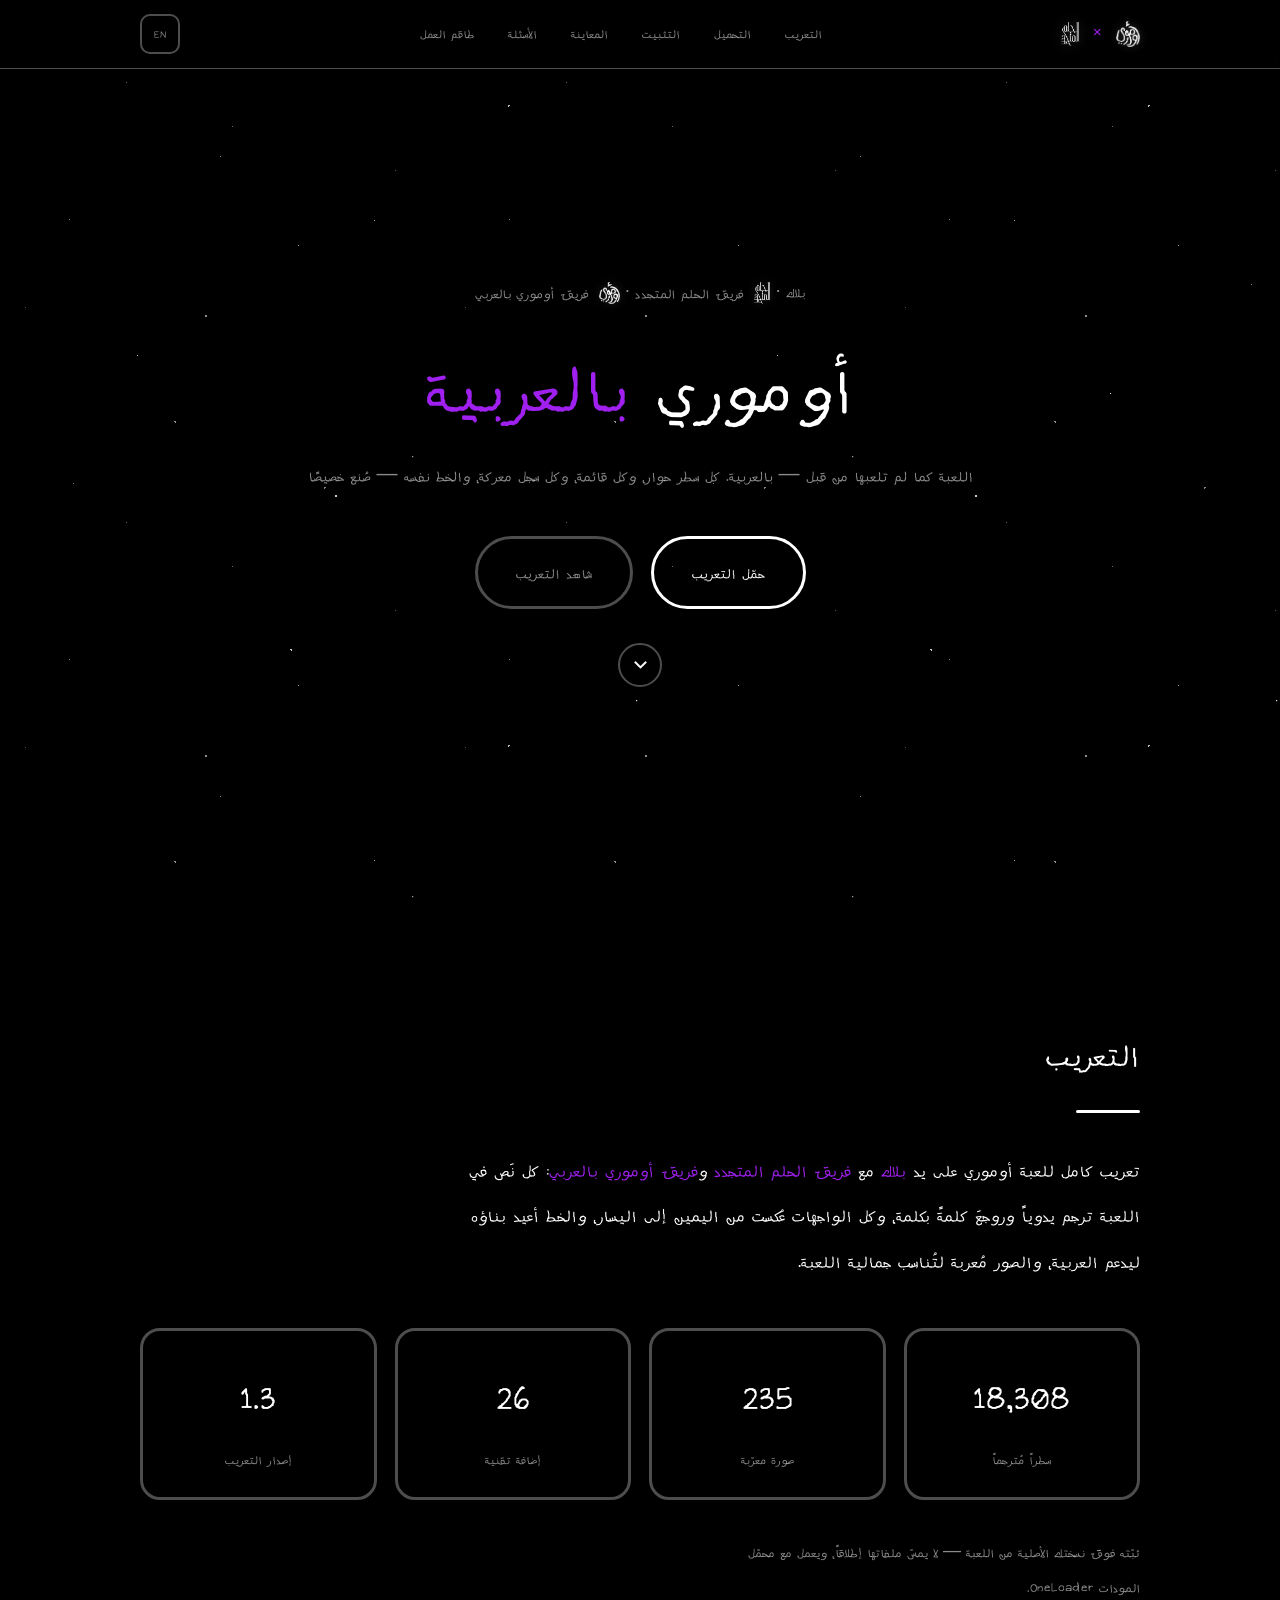
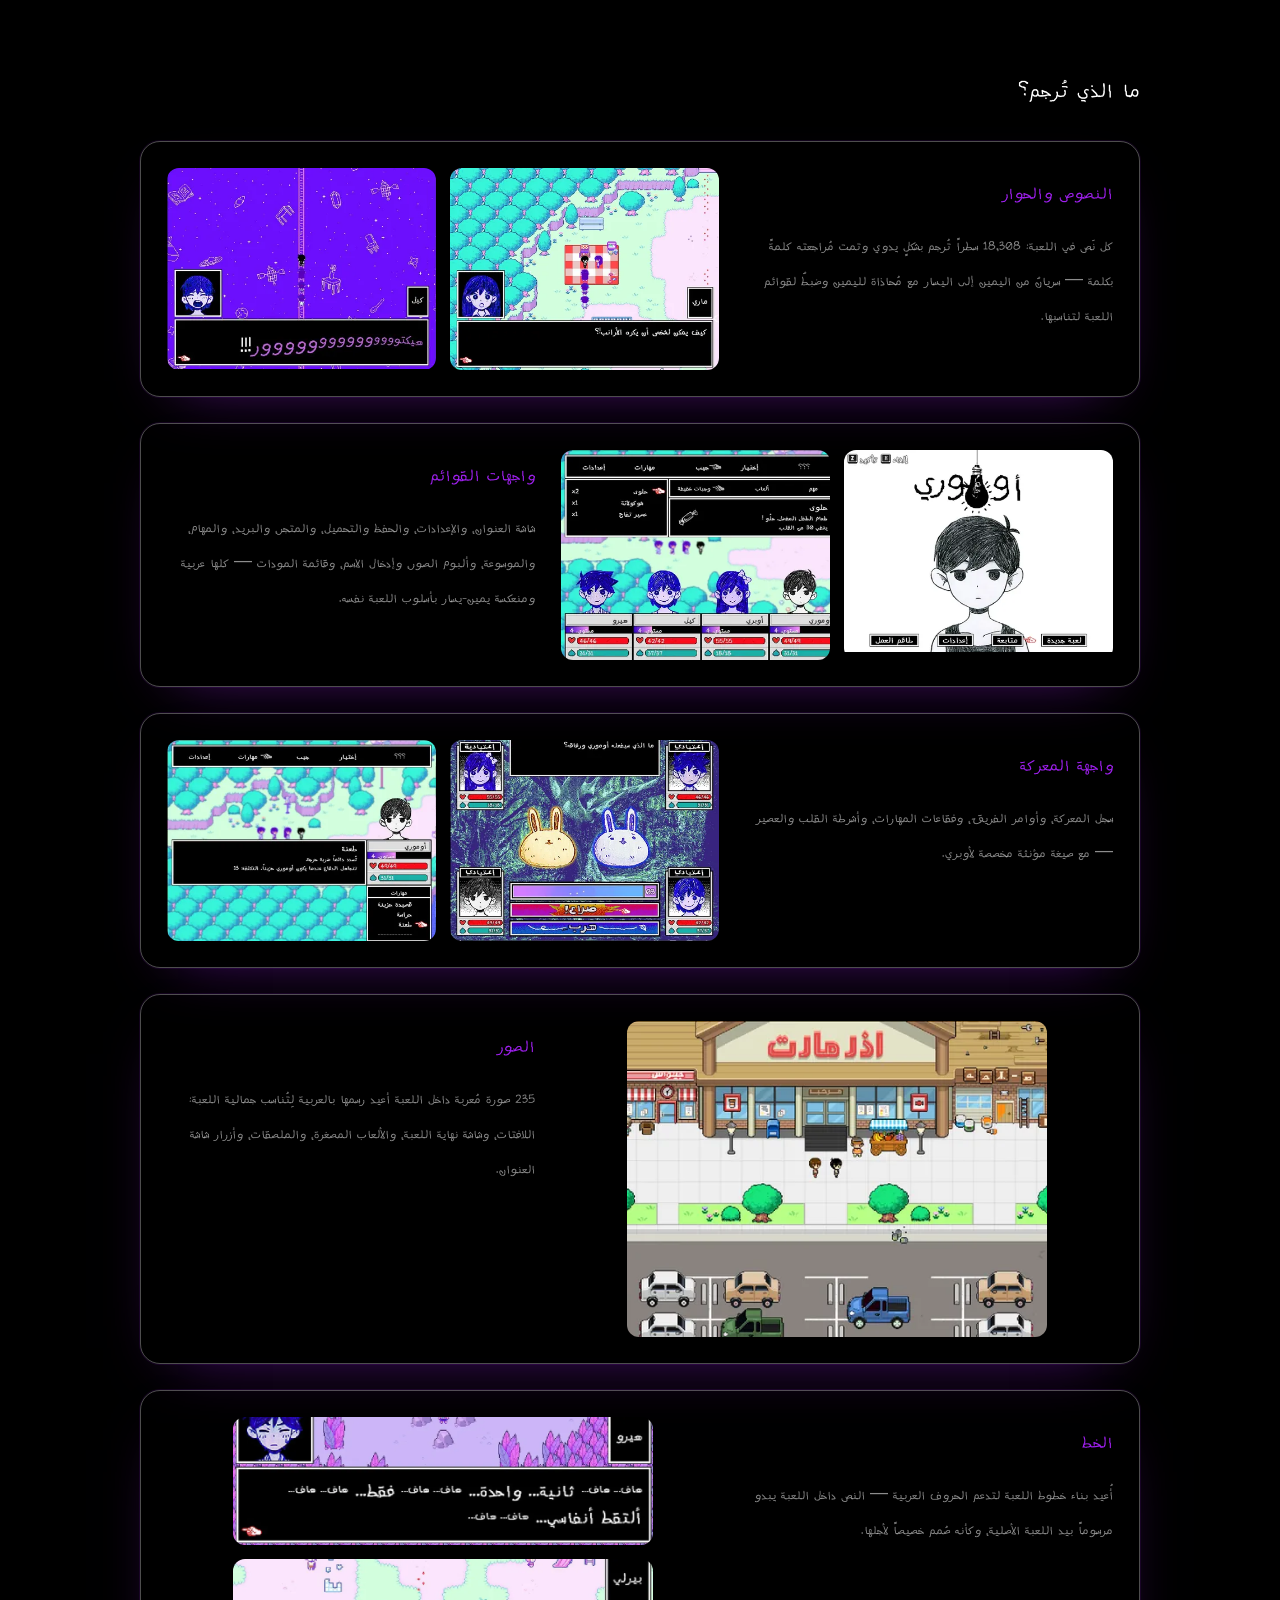
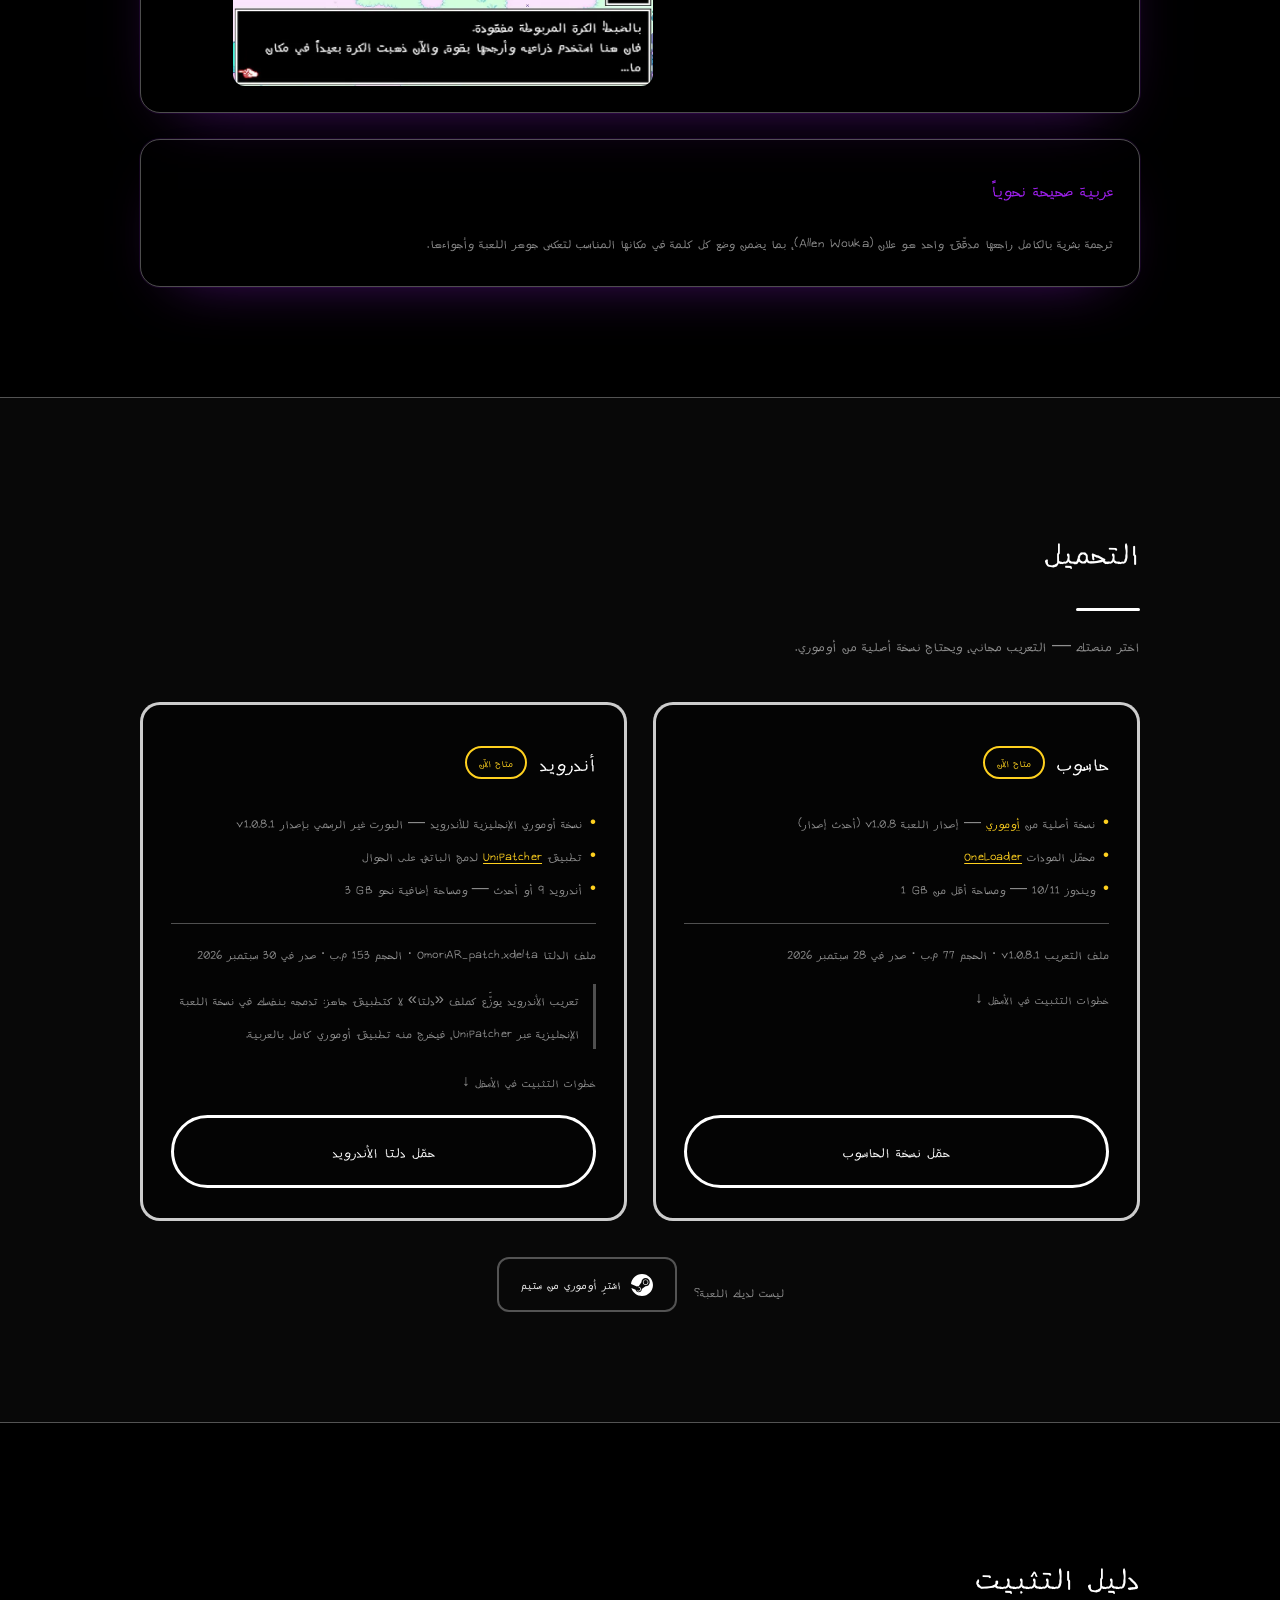
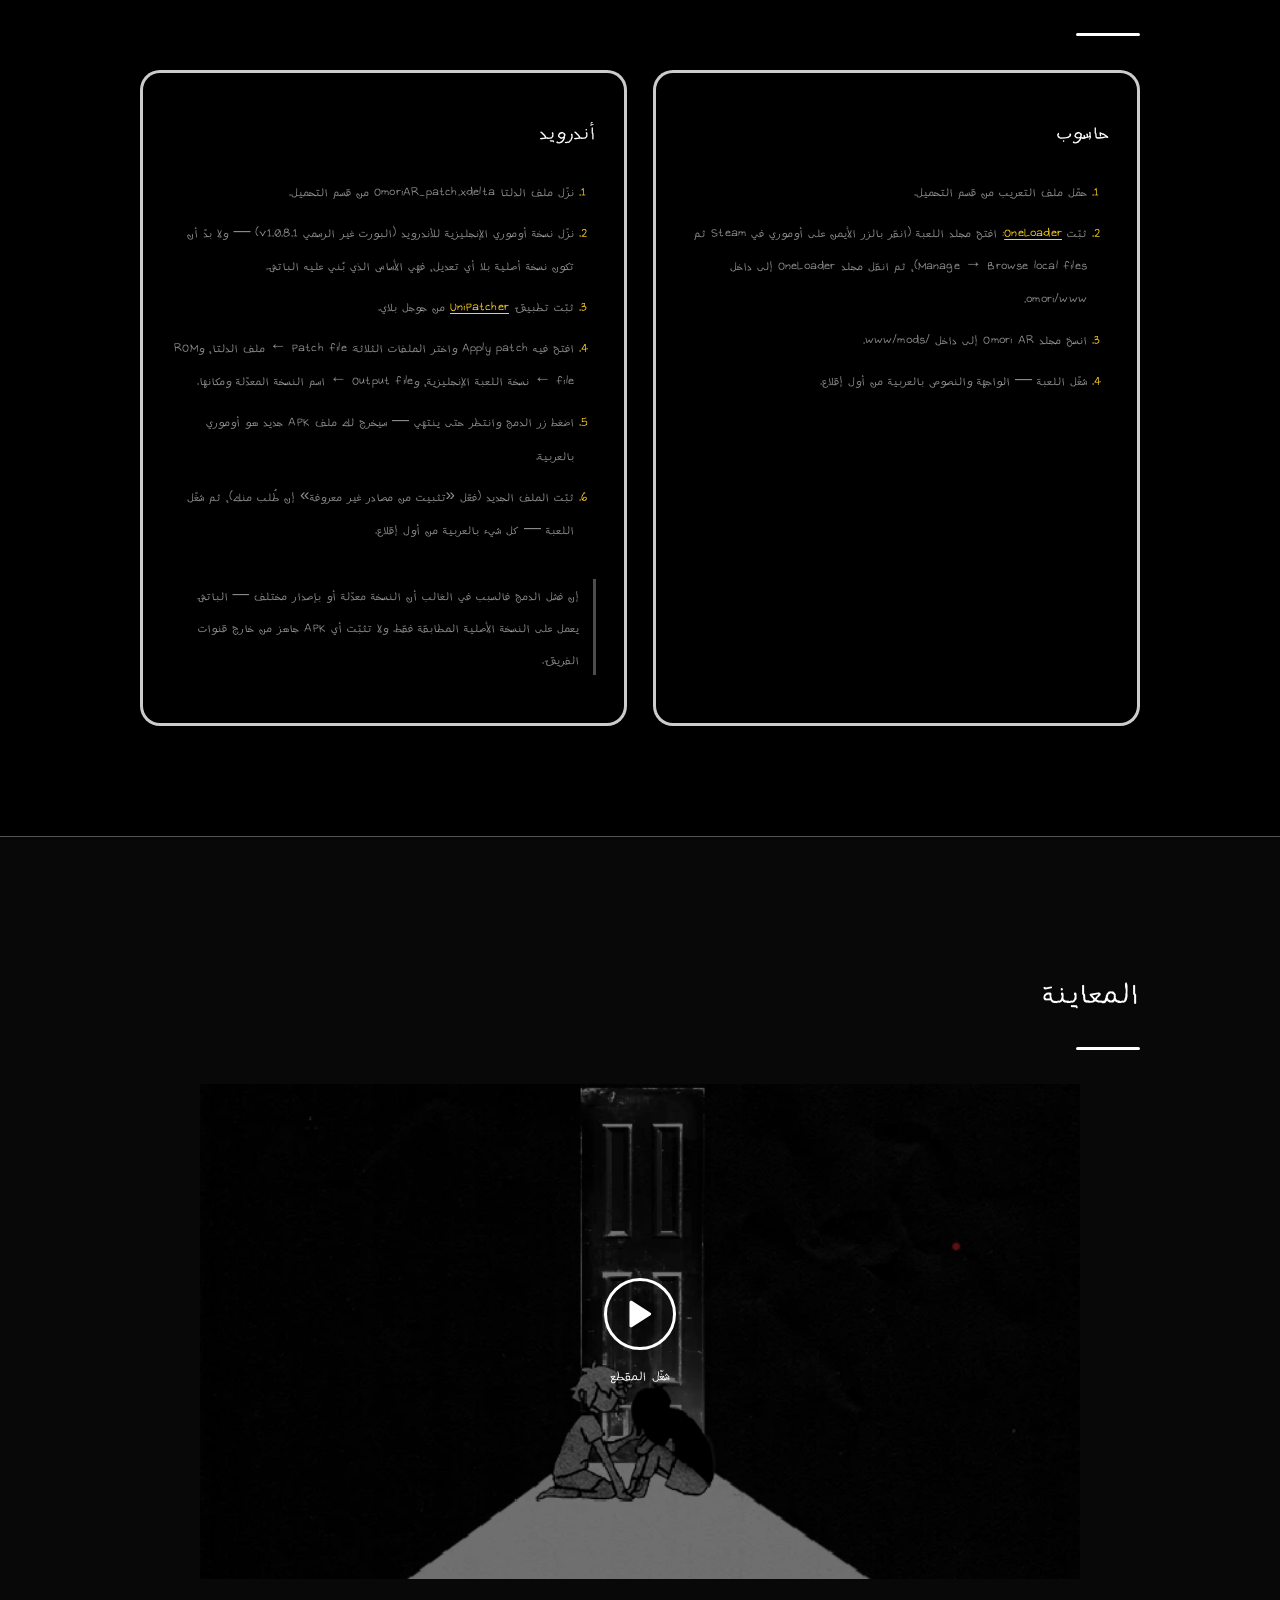
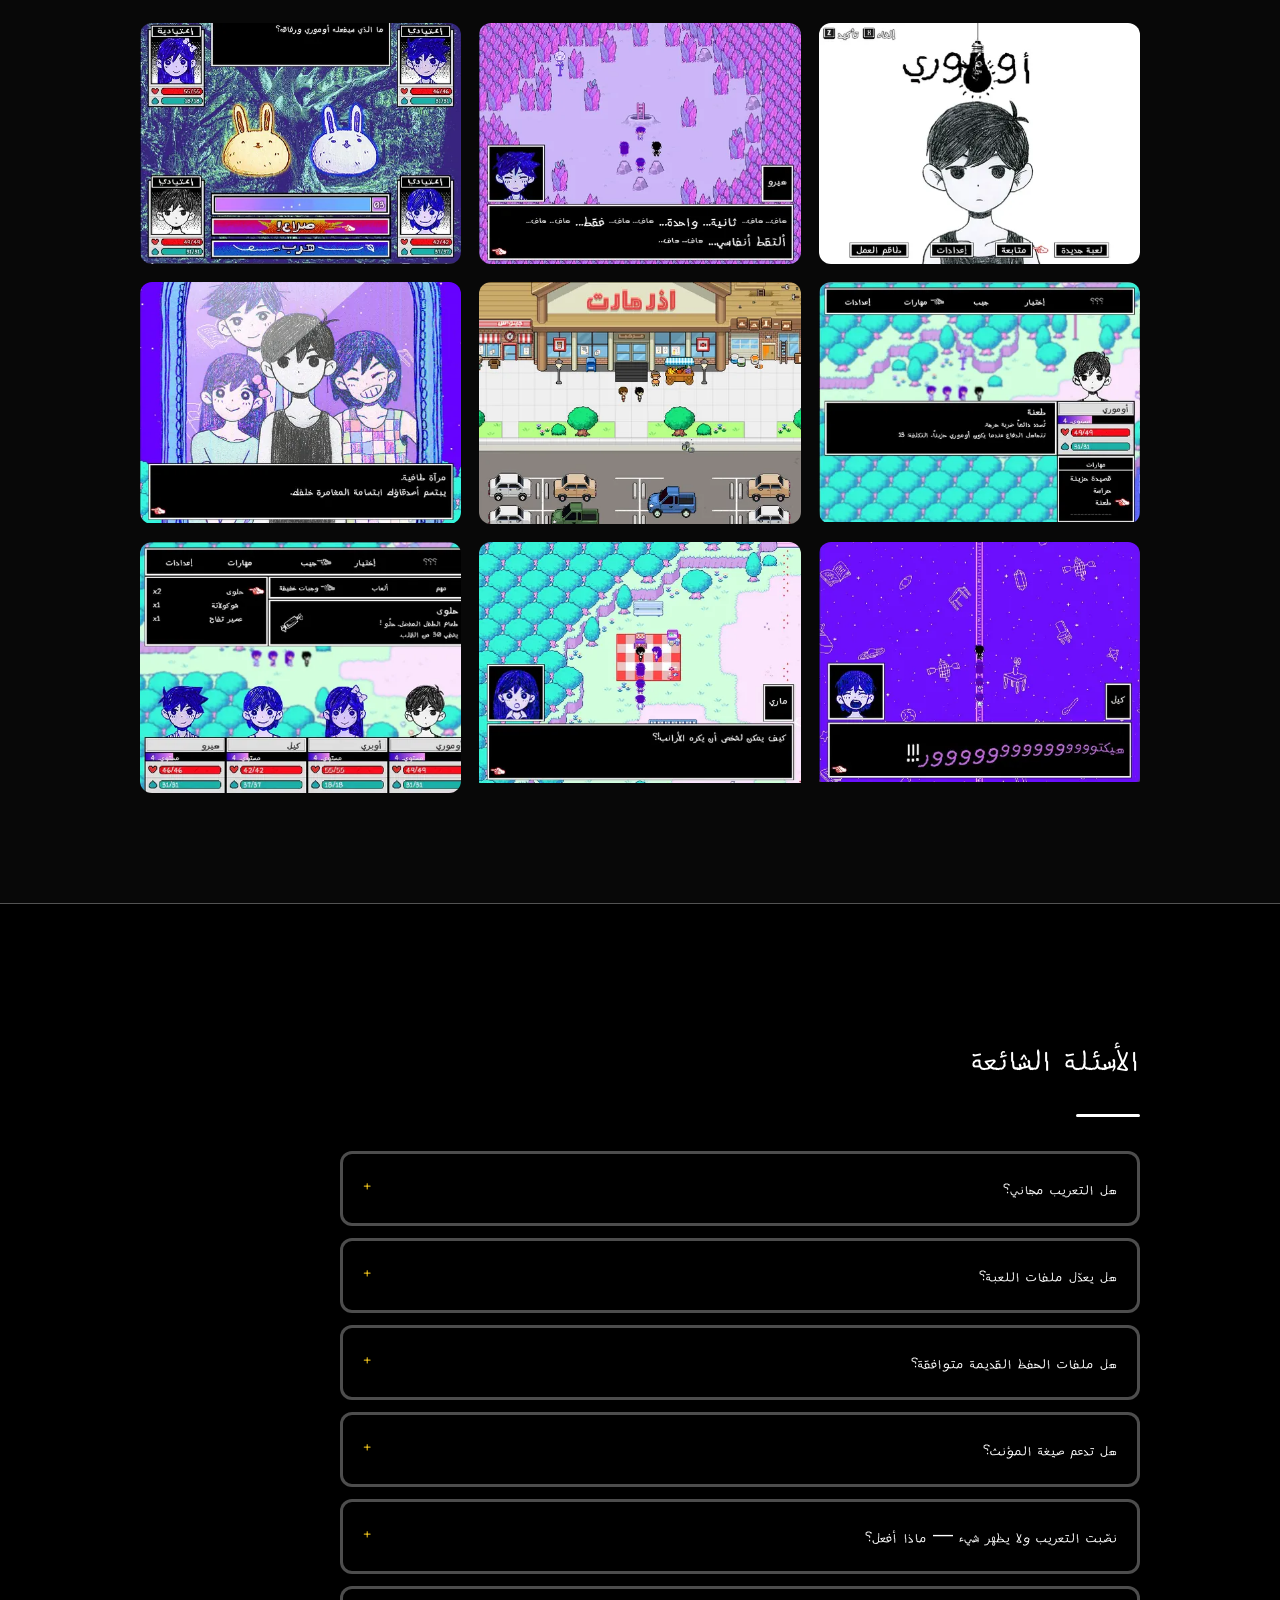
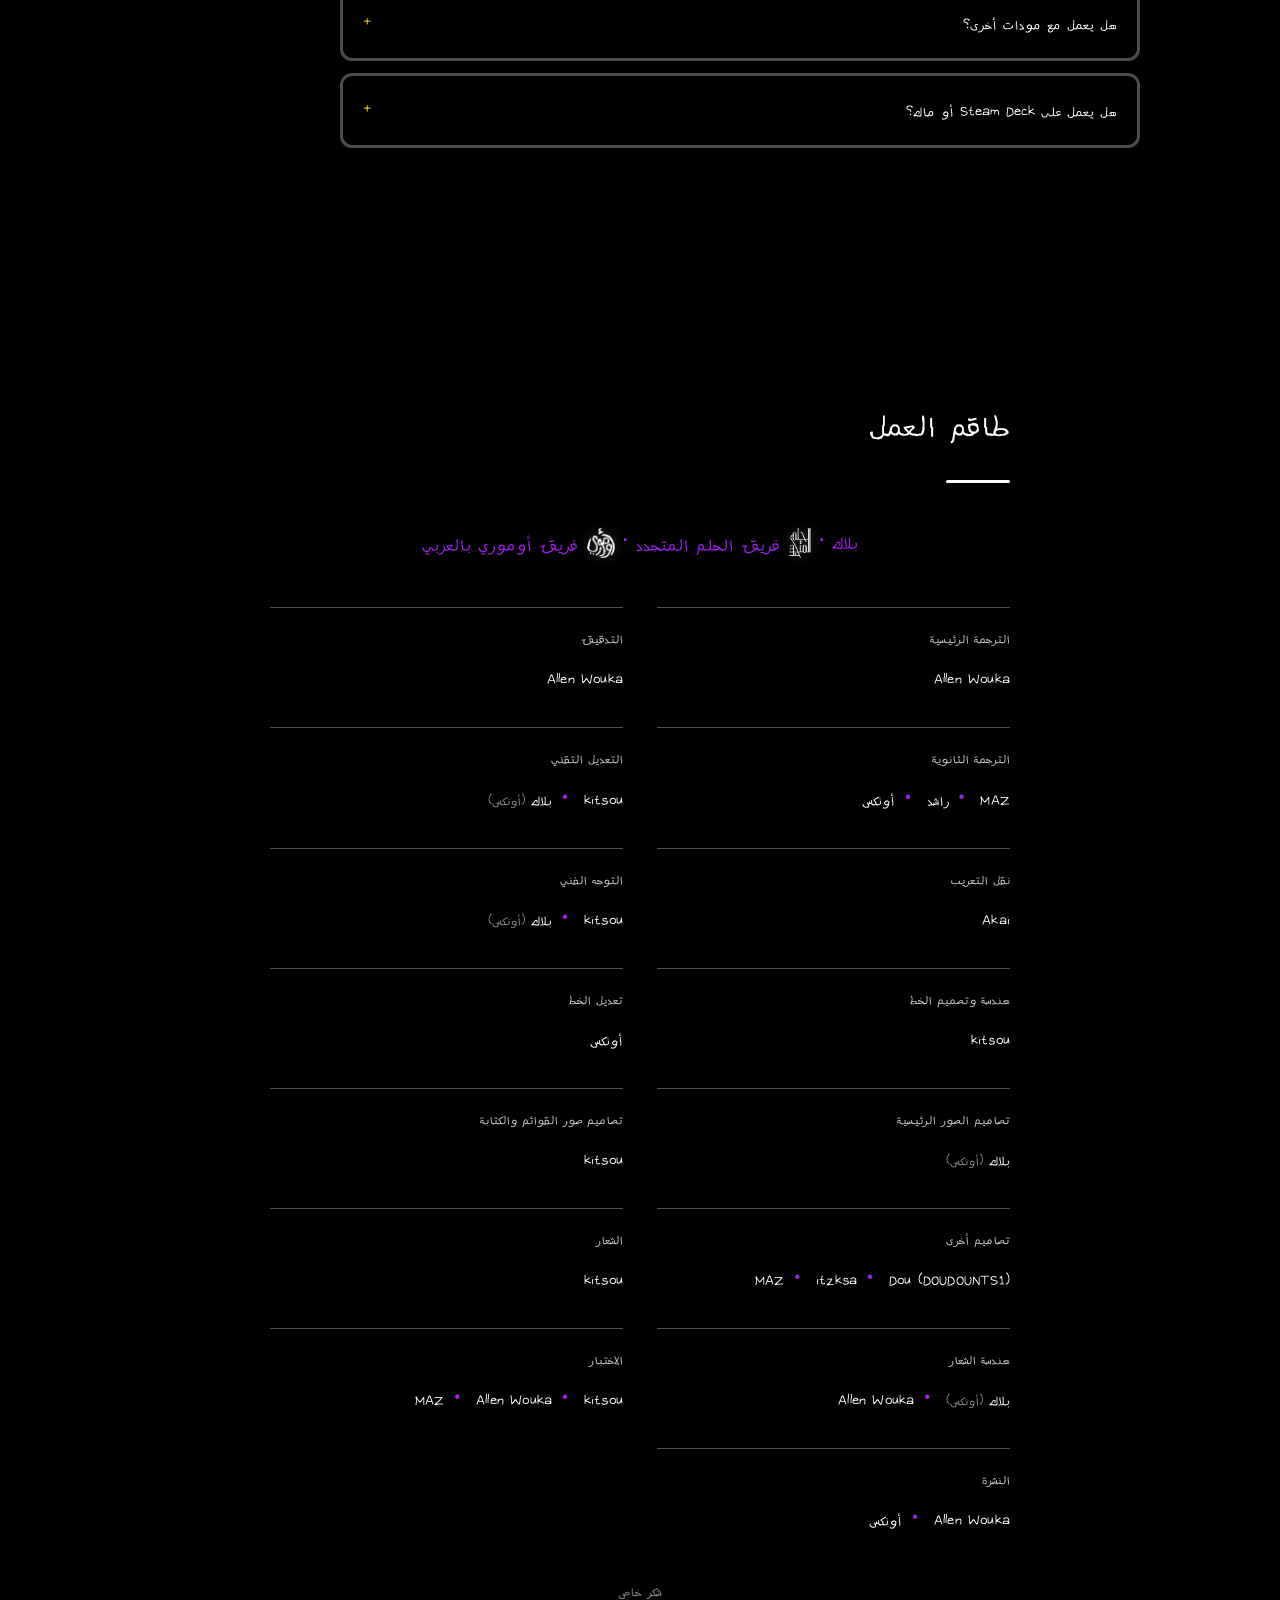
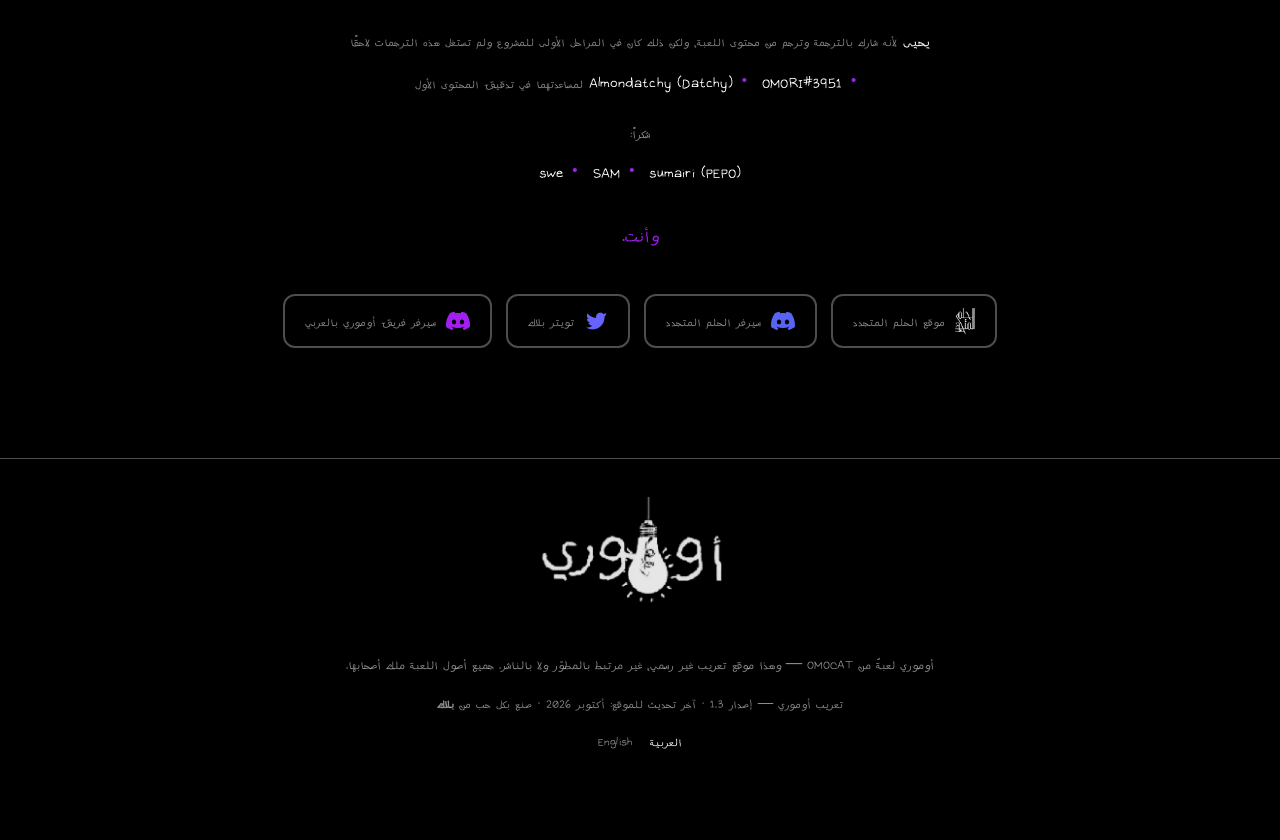
==== commit 29323fa5: "changed a video" ====
--- a/index.html
+++ b/index.html
@@ -379,7 +379,7 @@
 
       <div class="video-frame reveal">
         <video id="trailer" preload="none" playsinline poster="assets/img/video-poster.webp">
-          <source src="assets/video/jan-2023-trailer.mp4" type="video/mp4">
+          <source src="assets/video/omori-ar-2026-trailer.mp4" type="video/mp4">
           متصفحك لا يدعم تشغيل الفيديو.
         </video>
         <button class="video-cover" id="video-cover" type="button" aria-label="شغّل المقطع">
